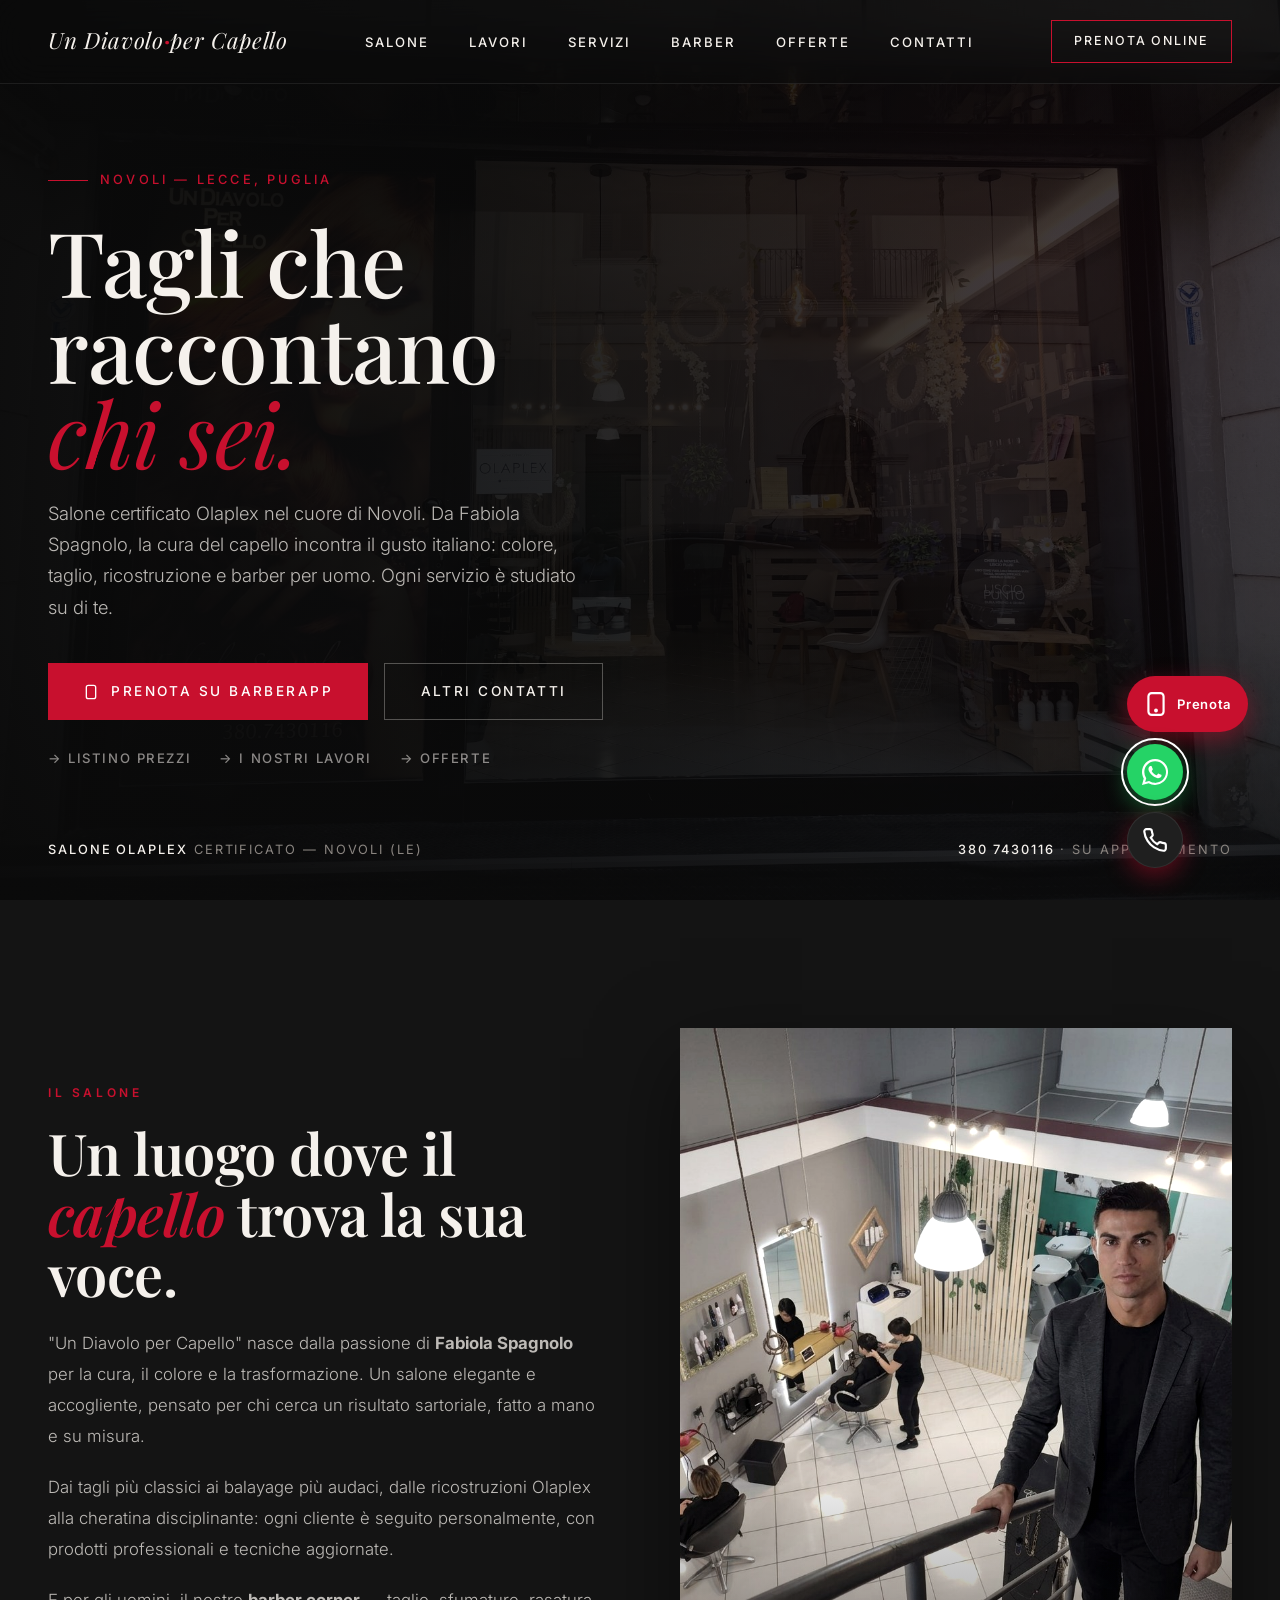
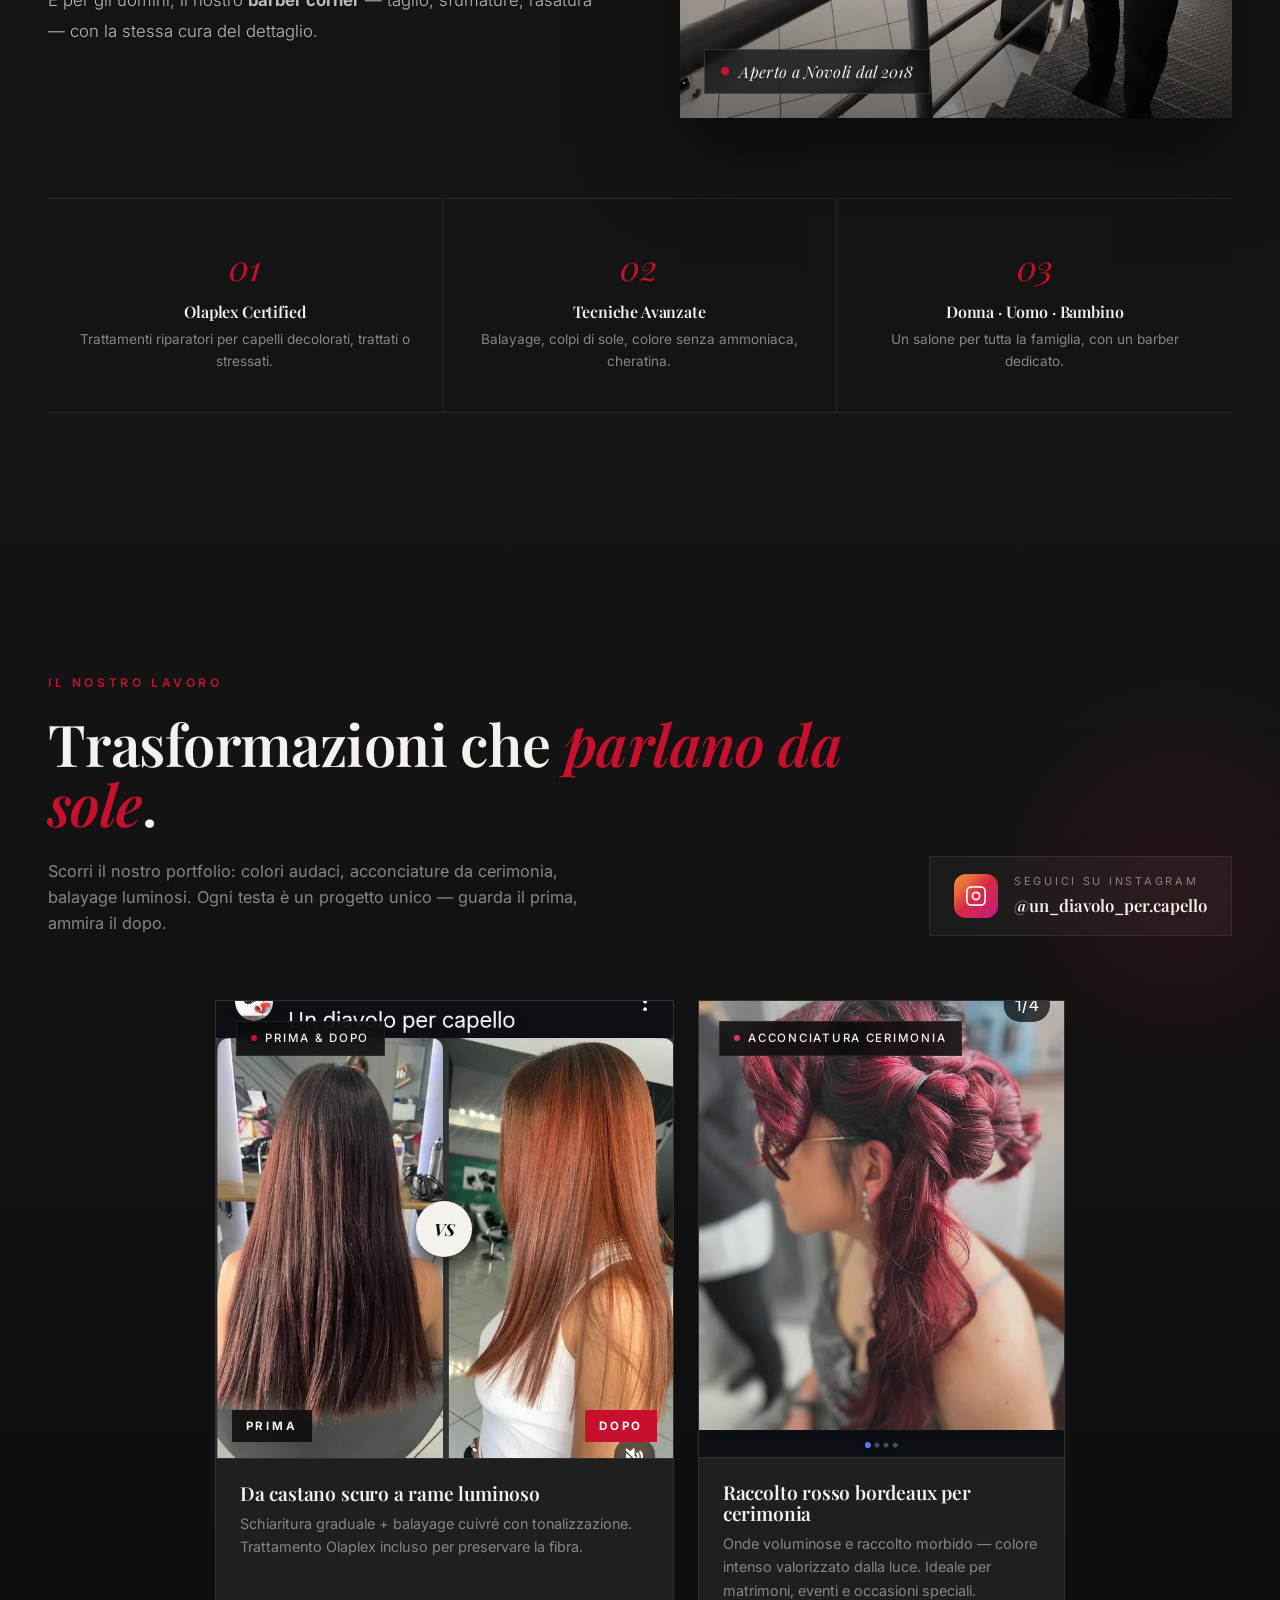
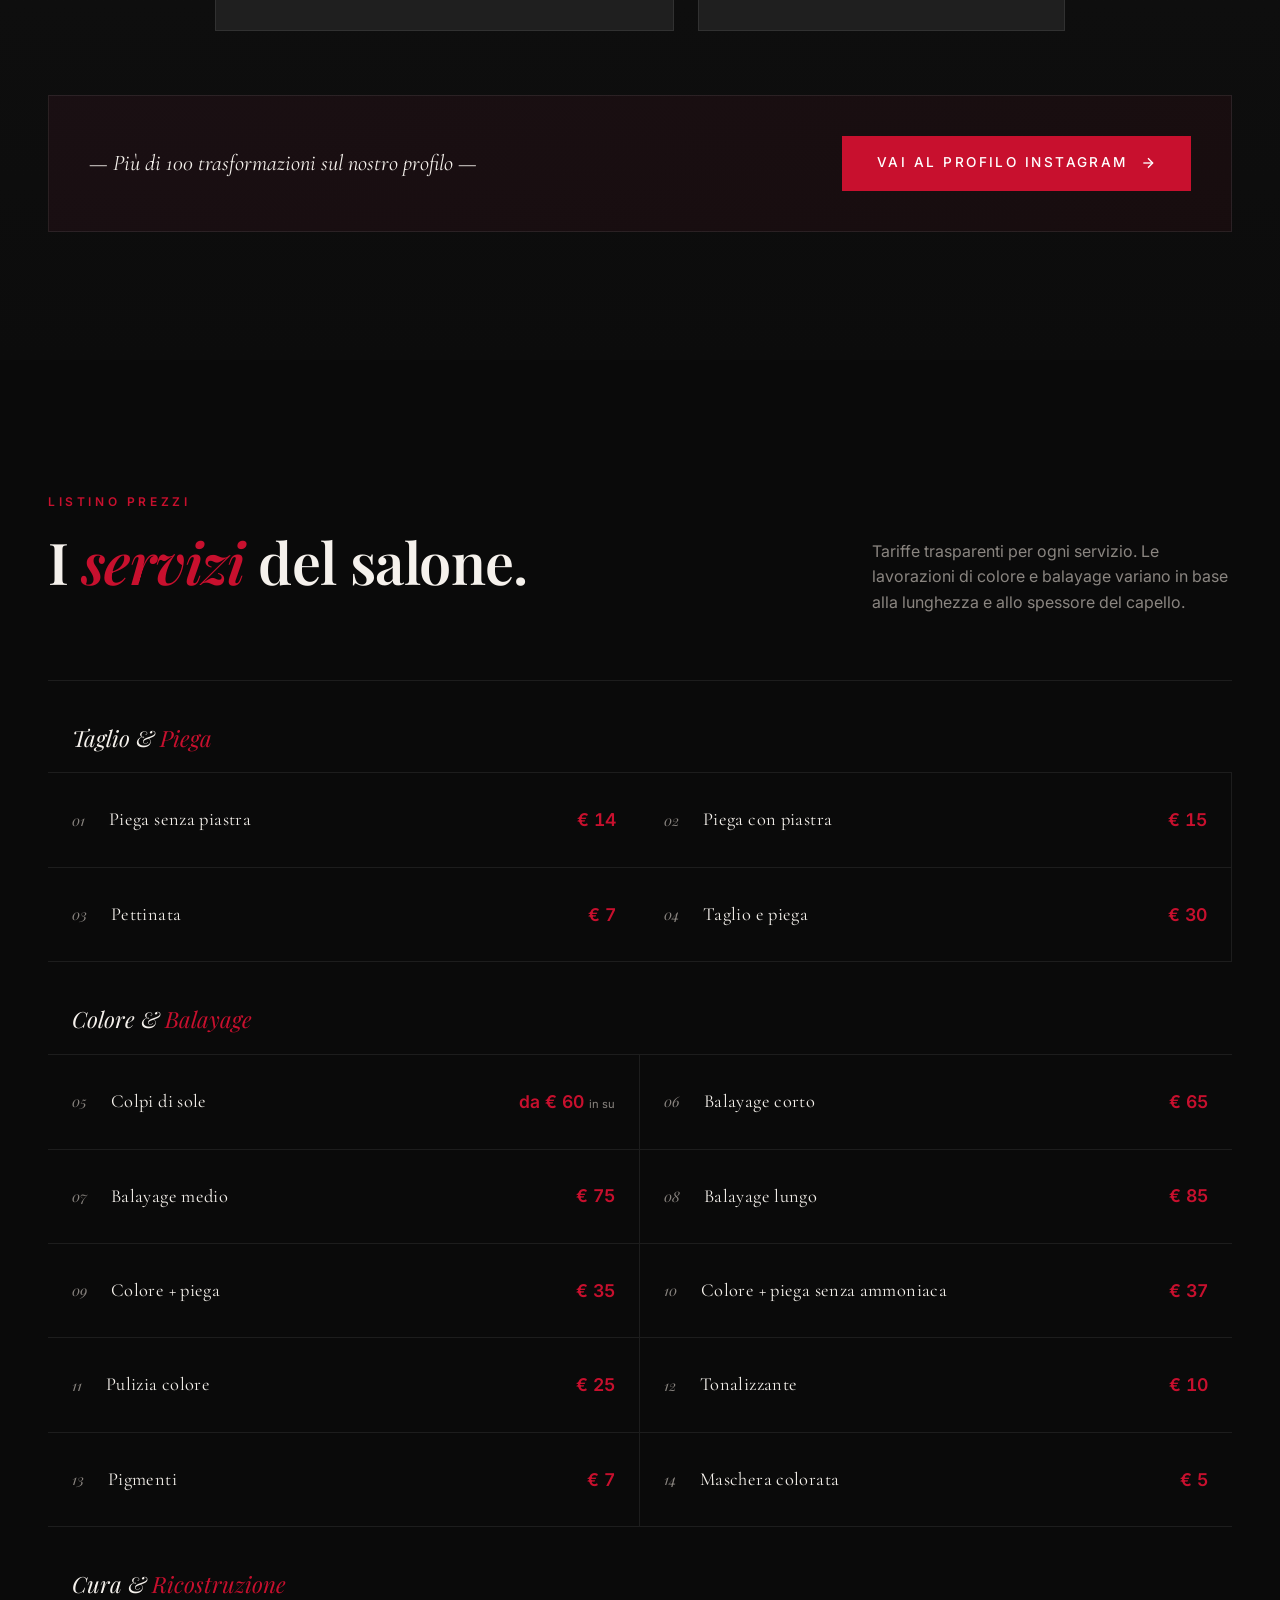
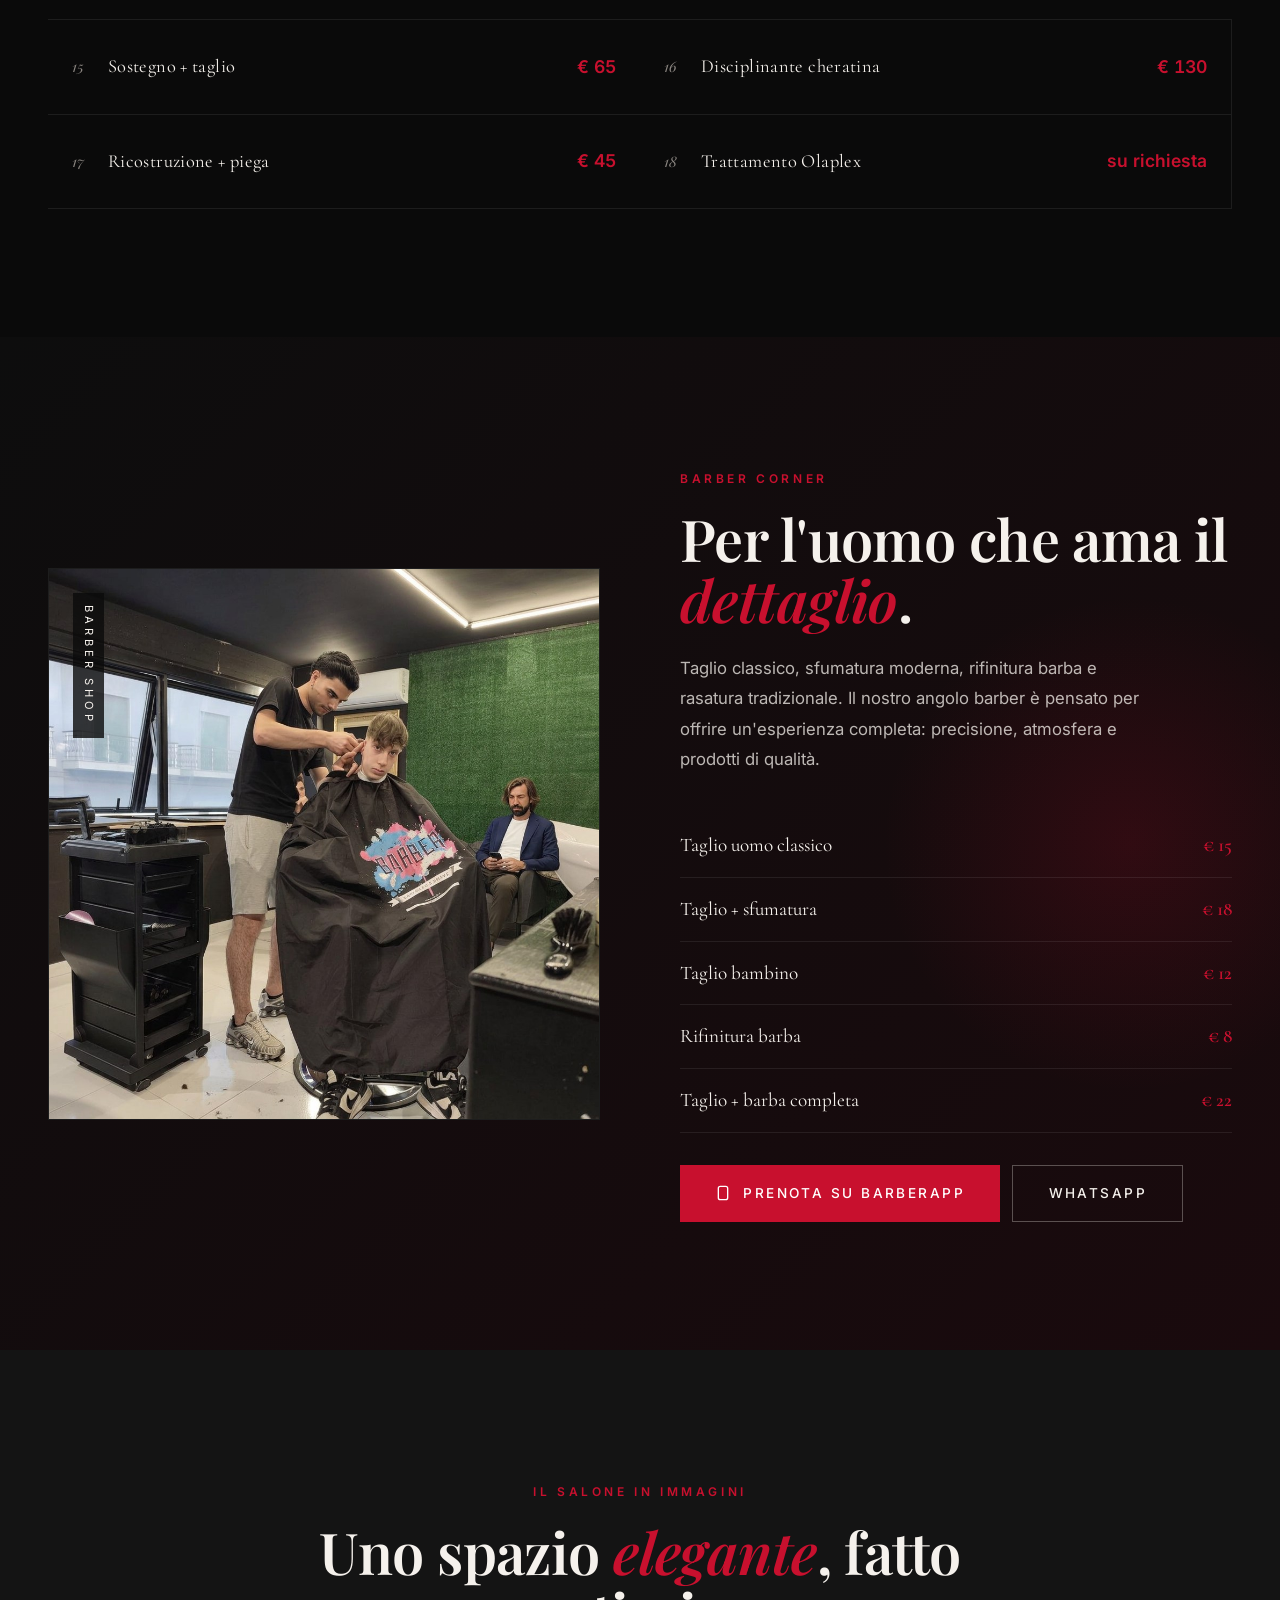
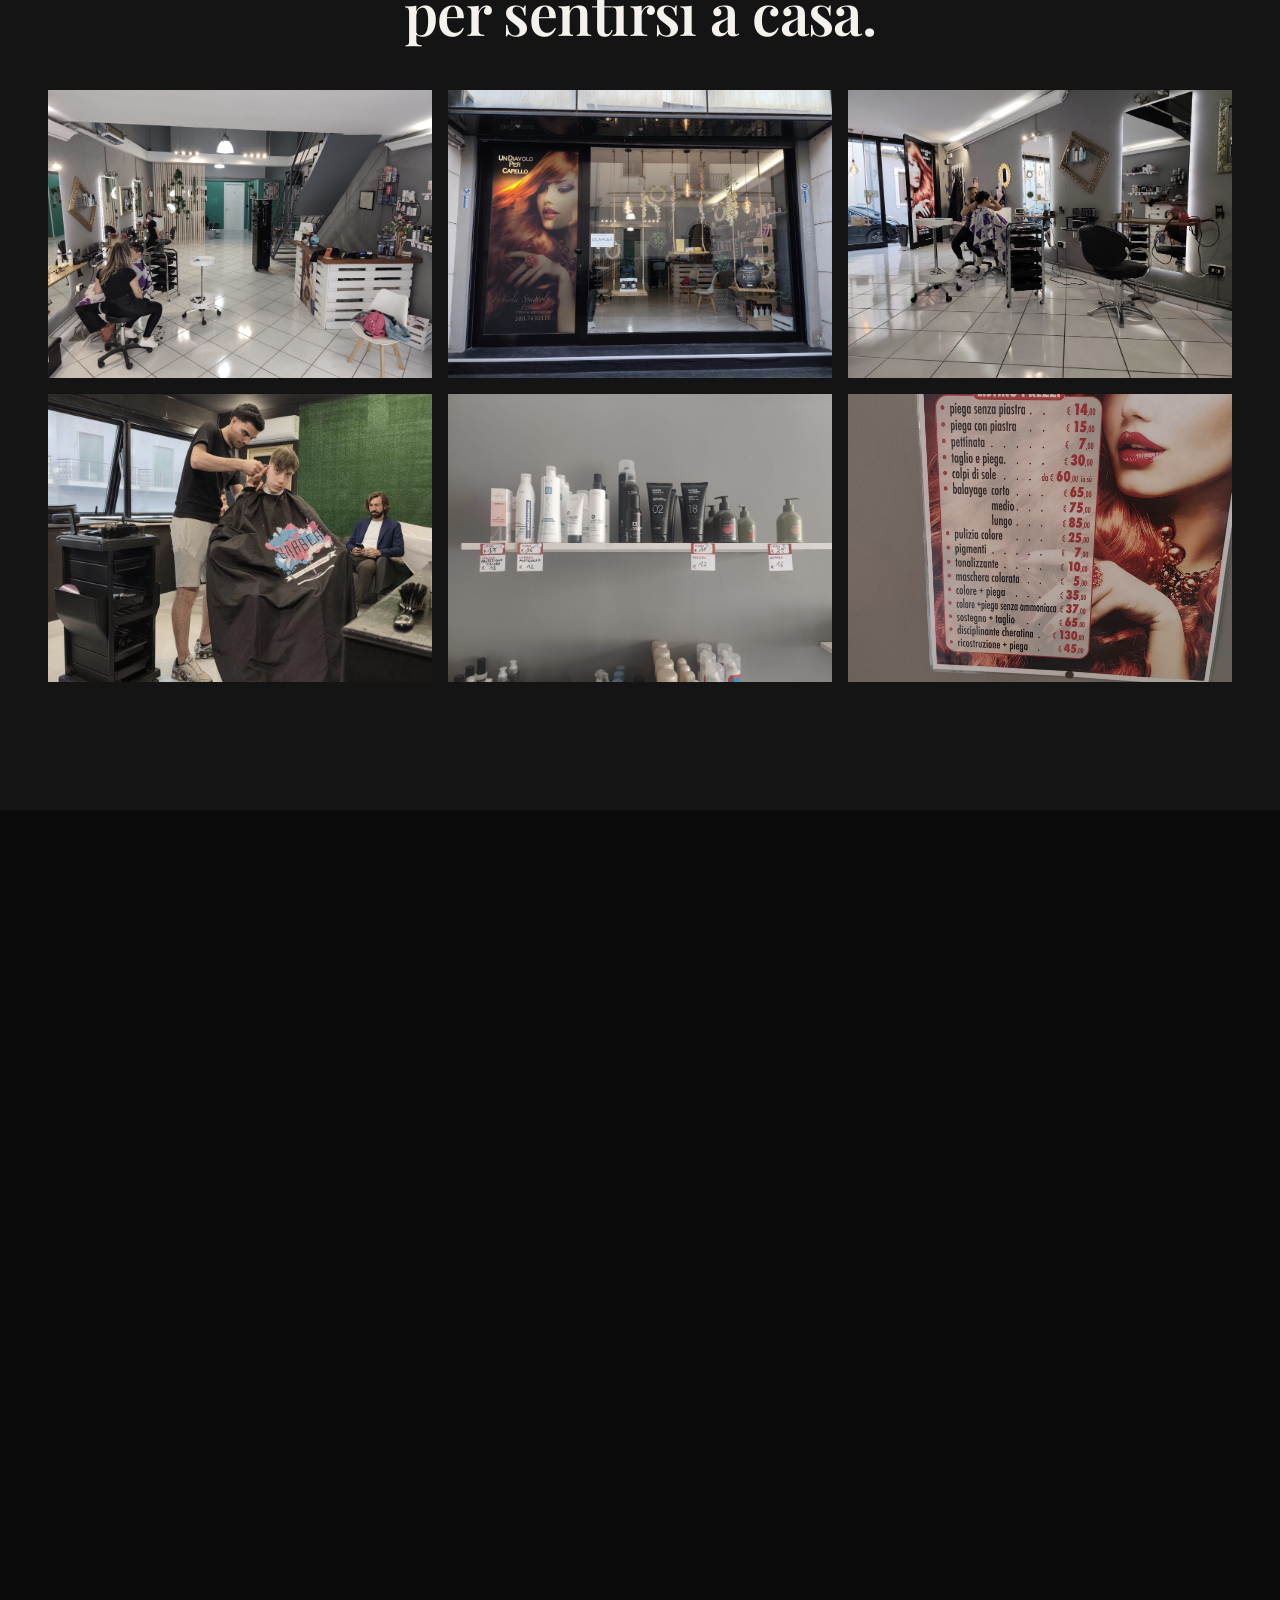
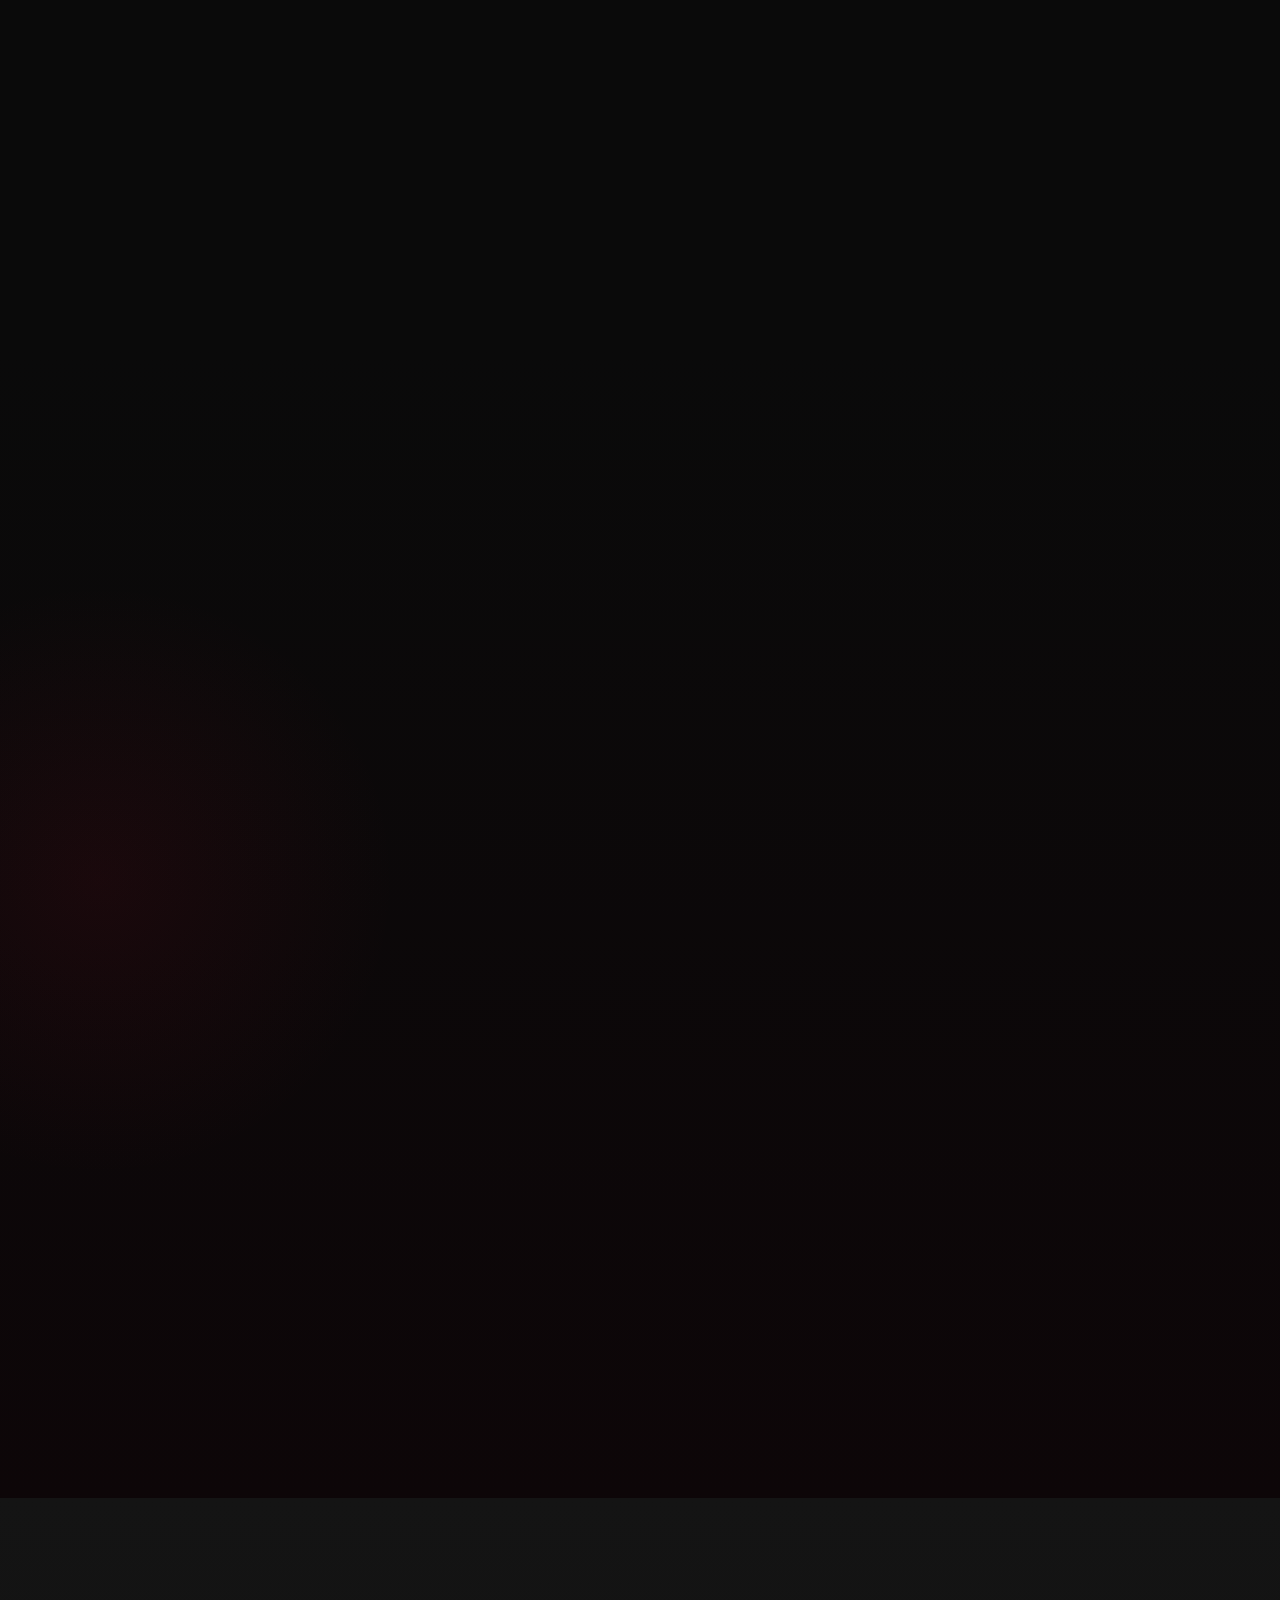
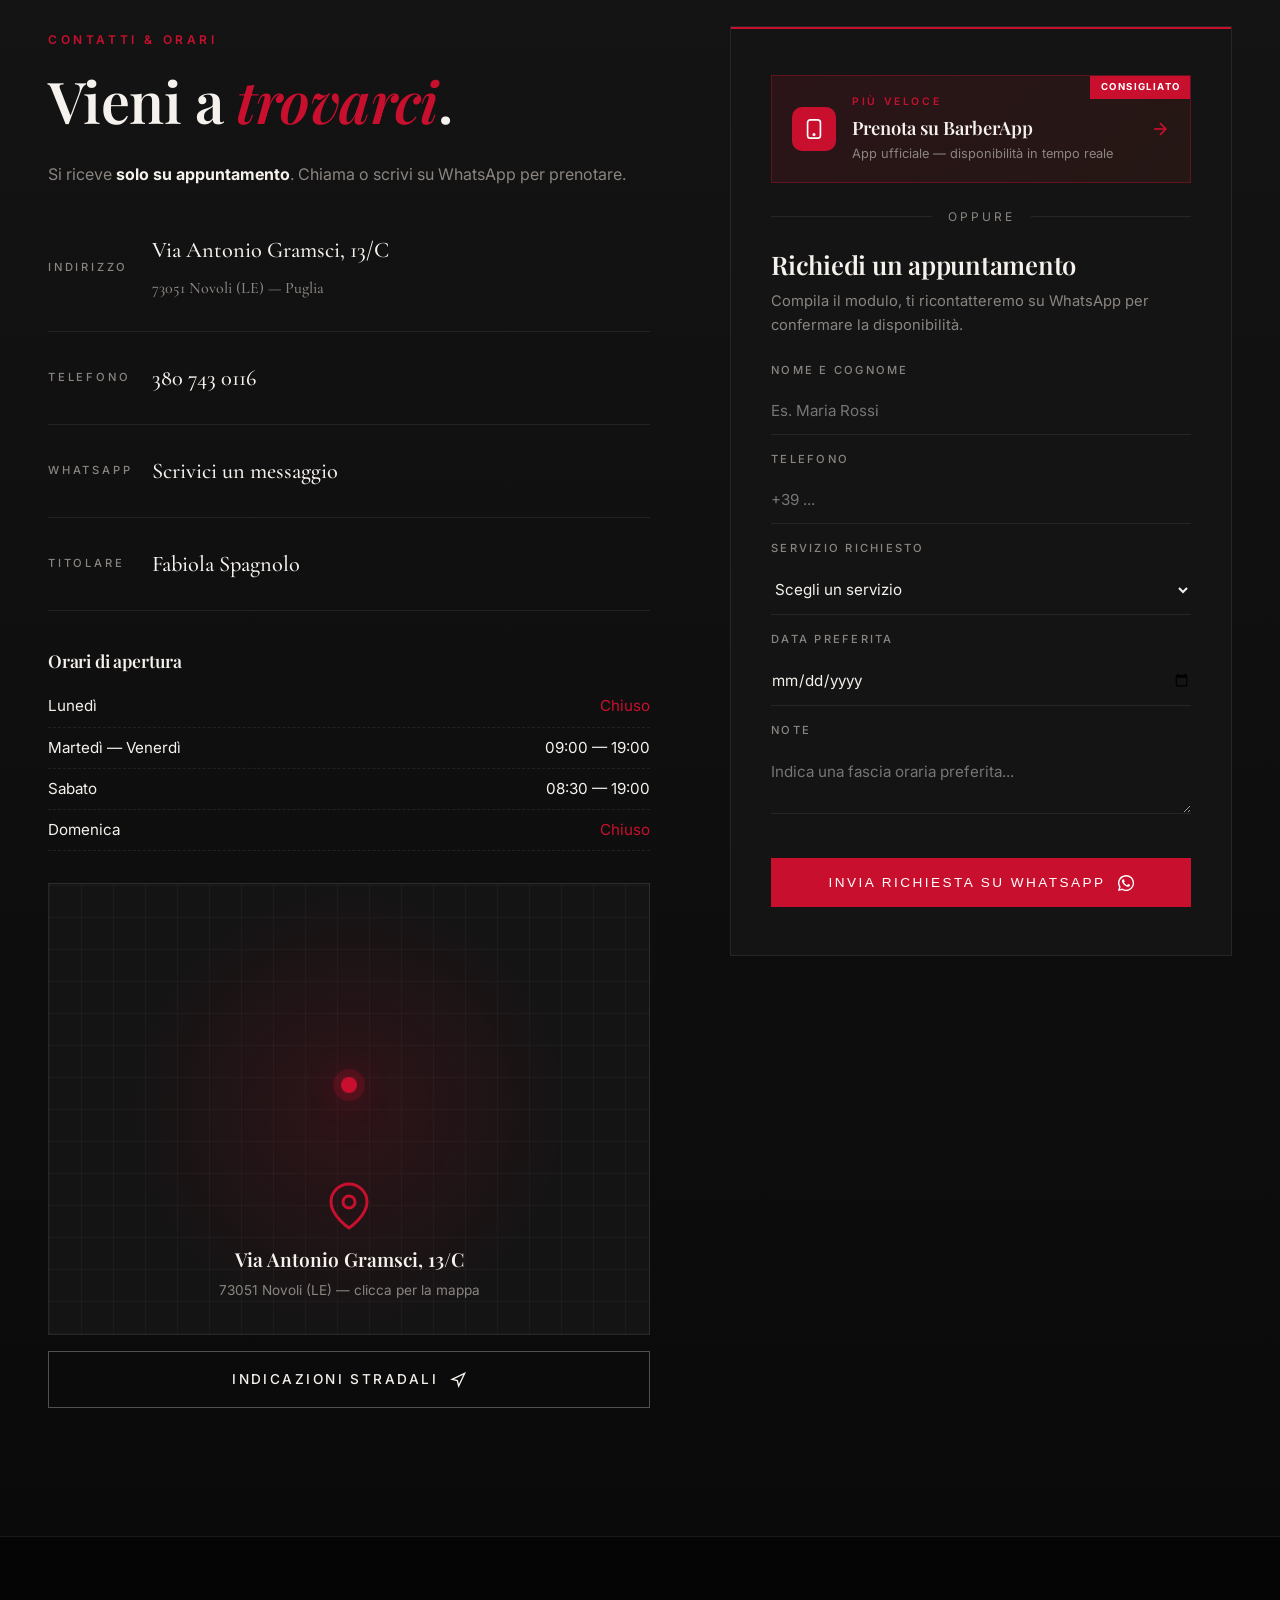
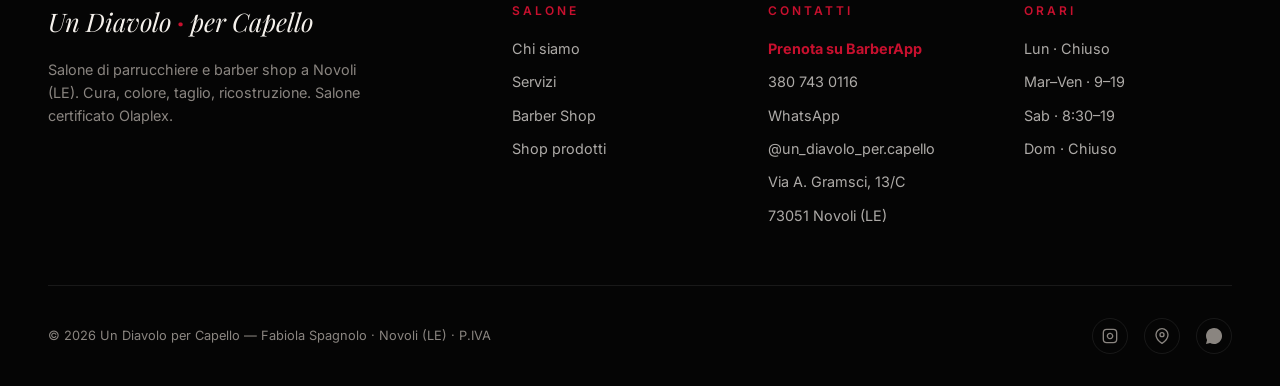
==== index.html @ d015fce0 "Gallery: clean 3x2 uniform grid, replace interior-2 with listino" ====
<!DOCTYPE html>
<html lang="it">
<head>
  <meta charset="UTF-8" />
  <meta name="viewport" content="width=device-width, initial-scale=1.0" />
  <title>Un Diavolo per Capello — Parrucchiere & Barber a Novoli | Fabiola Spagnolo</title>
  <meta name="description" content="Un Diavolo per Capello — Salone di parrucchiere e barber shop a Novoli (Lecce). Tagli, colore, balayage, ricostruzione, cheratina. Salone certificato Olaplex. Prenota: 380 7430116." />
  <meta name="keywords" content="parrucchiere Novoli, barber Novoli, salone Lecce, balayage Salento, Olaplex Puglia, Un Diavolo per Capello, Fabiola Spagnolo" />
  <meta property="og:title" content="Un Diavolo per Capello — Novoli" />
  <meta property="og:description" content="Salone di parrucchiere & barber shop a Novoli. Certificato Olaplex." />
  <meta property="og:type" content="website" />
  <link rel="preconnect" href="https://fonts.googleapis.com">
  <link rel="preconnect" href="https://fonts.gstatic.com" crossorigin>
  <link href="https://fonts.googleapis.com/css2?family=Cormorant+Garamond:wght@300;400;500;600;700&family=Inter:wght@300;400;500;600;700&family=Playfair+Display:ital,wght@0,400;0,600;0,700;1,400&display=swap" rel="stylesheet">
  <style>
    :root {
      --black: #0a0a0a;
      --ink: #141414;
      --char: #1f1f1f;
      --bone: #f5f1ec;
      --cream: #ebe4d8;
      --diavolo: #c8102e;
      --diavolo-deep: #8b0a1f;
      --ember: #e8421a;
      --gold: #c9a45c;
      --muted: #8a8580;
      --line: rgba(255,255,255,0.08);
    }

    * { margin: 0; padding: 0; box-sizing: border-box; }
    html { scroll-behavior: smooth; }
    body {
      font-family: 'Inter', sans-serif;
      background: var(--black);
      color: var(--bone);
      line-height: 1.6;
      overflow-x: hidden;
      -webkit-font-smoothing: antialiased;
    }
    a { color: inherit; text-decoration: none; }
    img { max-width: 100%; display: block; }
    h1, h2, h3, h4 { font-family: 'Playfair Display', serif; font-weight: 600; line-height: 1.1; letter-spacing: -0.01em; }
    .serif { font-family: 'Cormorant Garamond', serif; }

    /* === NAV === */
    nav.top {
      position: fixed; top: 0; left: 0; right: 0; z-index: 100;
      padding: 1.25rem 3rem;
      display: flex; justify-content: space-between; align-items: center;
      backdrop-filter: blur(20px); -webkit-backdrop-filter: blur(20px);
      background: rgba(10,10,10,0.6);
      border-bottom: 1px solid var(--line);
      transition: all .4s ease;
    }
    nav.top.scrolled { padding: .85rem 3rem; background: rgba(10,10,10,0.92); }
    nav.top .brand {
      font-family: 'Playfair Display', serif;
      font-style: italic;
      font-size: 1.4rem;
      letter-spacing: .03em;
    }
    nav.top .brand span { color: var(--diavolo); font-style: normal; font-weight: 700; }
    nav.top ul { display: flex; gap: 2.5rem; list-style: none; }
    nav.top ul a {
      font-size: .82rem; text-transform: uppercase; letter-spacing: .15em;
      font-weight: 500; color: var(--bone); transition: color .25s;
      position: relative;
    }
    nav.top ul a::after {
      content: ''; position: absolute; left: 0; bottom: -6px;
      width: 0; height: 1px; background: var(--diavolo); transition: width .3s;
    }
    nav.top ul a:hover { color: var(--diavolo); }
    nav.top ul a:hover::after { width: 100%; }
    nav.top .cta-nav {
      padding: .65rem 1.4rem; border: 1px solid var(--diavolo); color: var(--bone);
      font-size: .78rem; text-transform: uppercase; letter-spacing: .15em;
      transition: all .3s; font-weight: 500;
    }
    nav.top .cta-nav:hover { background: var(--diavolo); }
    .menu-toggle { display: none; background: none; border: none; color: var(--bone); cursor: pointer; }
    .menu-toggle svg { width: 28px; height: 28px; }

    /* === HERO === */
    .hero {
      min-height: 100vh; position: relative; overflow: hidden;
      display: flex; align-items: center;
      background:
        radial-gradient(circle at 80% 30%, rgba(200,16,46,0.18), transparent 50%),
        linear-gradient(180deg, #050505 0%, #0a0a0a 100%);
    }
    .hero::before {
      content: ''; position: absolute; inset: 0;
      background-image: url("images/storefront.jpg");
      background-size: cover; background-position: center;
      opacity: .55;
      filter: contrast(1.05) saturate(0.85) brightness(0.7);
    }
    .hero::after {
      content: ''; position: absolute; inset: 0;
      background:
        linear-gradient(90deg, rgba(10,10,10,0.95) 0%, rgba(10,10,10,0.7) 45%, rgba(10,10,10,0.35) 100%),
        linear-gradient(180deg, rgba(10,10,10,0.4) 0%, transparent 30%, transparent 70%, rgba(10,10,10,0.6) 100%);
    }
    .hero-inner {
      position: relative; z-index: 2;
      width: 100%; max-width: 1400px; margin: 0 auto;
      padding: 8rem 3rem 6rem; display: grid;
      grid-template-columns: 1.2fr 1fr; gap: 4rem; align-items: center;
    }
    .hero-tag {
      display: inline-flex; align-items: center; gap: .75rem;
      font-size: .8rem; text-transform: uppercase; letter-spacing: .25em;
      color: var(--diavolo); font-weight: 500; margin-bottom: 1.75rem;
    }
    .hero-tag::before {
      content: ''; width: 40px; height: 1px; background: var(--diavolo);
    }
    .hero h1 {
      font-size: clamp(3rem, 7vw, 6.5rem);
      line-height: .95; margin-bottom: 1.5rem;
      font-weight: 500;
    }
    .hero h1 em {
      color: var(--diavolo); font-family: 'Playfair Display'; font-style: italic;
      display: block; font-weight: 400;
    }
    .hero p.lead {
      font-size: 1.15rem; color: rgba(245,241,236,0.75);
      max-width: 540px; margin-bottom: 2.5rem;
      font-weight: 300; line-height: 1.7;
    }
    .hero-actions { display: flex; gap: 1rem; flex-wrap: wrap; }
    .hero-quick {
      display: flex; gap: 1.75rem; margin-top: 1.75rem; flex-wrap: wrap;
    }
    .quick-link {
      font-size: .82rem; letter-spacing: .12em; text-transform: uppercase;
      color: rgba(245,241,236,0.55); transition: color .25s; font-weight: 500;
    }
    .quick-link:hover { color: var(--diavolo); }
    .btn {
      padding: 1.05rem 2.2rem; font-size: .85rem; font-weight: 500;
      text-transform: uppercase; letter-spacing: .18em;
      transition: all .3s ease; cursor: pointer; border: none;
      display: inline-flex; align-items: center; gap: .75rem;
    }
    .btn-primary { background: var(--diavolo); color: #fff; }
    .btn-primary:hover { background: var(--diavolo-deep); transform: translateY(-2px); box-shadow: 0 12px 30px rgba(200,16,46,0.35); }
    .btn-ghost { background: transparent; color: var(--bone); border: 1px solid rgba(245,241,236,0.3); }
    .btn-ghost:hover { border-color: var(--bone); background: rgba(255,255,255,0.05); }
    .btn svg { width: 16px; height: 16px; }

    .hero-meta {
      position: absolute; bottom: 2.5rem; left: 3rem; right: 3rem;
      display: flex; justify-content: space-between; align-items: end;
      z-index: 3; font-size: .8rem; letter-spacing: .15em;
      text-transform: uppercase; color: var(--muted);
    }
    .hero-meta strong { color: var(--bone); font-weight: 500; }
    .scroll-indicator {
      position: absolute; bottom: 2rem; left: 50%; transform: translateX(-50%);
      writing-mode: vertical-rl; font-size: .7rem; letter-spacing: .3em;
      text-transform: uppercase; color: var(--muted);
      animation: bounce 2.5s infinite;
    }
    @keyframes bounce { 0%,100% { transform: translate(-50%, 0); } 50% { transform: translate(-50%, 8px); } }

    /* === SECTIONS === */
    section { padding: 8rem 3rem; position: relative; }
    .container { max-width: 1300px; margin: 0 auto; }
    .eyebrow {
      display: inline-block; font-size: .75rem; text-transform: uppercase;
      letter-spacing: .3em; color: var(--diavolo); font-weight: 600; margin-bottom: 1.25rem;
    }
    .section-title {
      font-size: clamp(2.2rem, 4.5vw, 4rem); line-height: 1.05;
      margin-bottom: 1.5rem; max-width: 800px;
    }
    .section-title em { color: var(--diavolo); font-style: italic; }

    /* === STORY === */
    .story { background: var(--ink); }
    .story-grid {
      display: grid; grid-template-columns: 1fr 1fr; gap: 5rem;
      align-items: center;
    }
    .story-text p {
      font-size: 1.05rem; color: rgba(245,241,236,0.75); margin-bottom: 1.25rem;
      font-weight: 300; line-height: 1.85;
    }
    .story-image {
      position: relative; aspect-ratio: 4/5; overflow: hidden;
      box-shadow: 0 30px 80px rgba(0,0,0,0.5);
    }
    .story-image img {
      width: 100%; height: 100%; object-fit: cover;
      filter: grayscale(15%) contrast(1.05) brightness(1.02);
      transition: transform 1s ease, filter .6s;
    }
    .story-image:hover img { transform: scale(1.04); filter: grayscale(0%) contrast(1.05) brightness(1.02); }
    .story-image::before {
      content: ''; position: absolute; inset: 0; z-index: 2;
      background: linear-gradient(180deg, transparent 60%, rgba(10,10,10,0.5));
      pointer-events: none;
    }
    .story-image .badge {
      position: absolute; bottom: 1.5rem; left: 1.5rem; z-index: 3;
      display: flex; align-items: center; gap: .65rem;
      padding: .55rem 1rem; background: rgba(10,10,10,0.7);
      backdrop-filter: blur(12px); border: 1px solid rgba(245,241,236,0.15);
    }
    .story-image .badge .dot { width: 8px; height: 8px; border-radius: 50%; background: var(--diavolo); }
    .story-image .badge .txt {
      font-family: 'Playfair Display'; font-style: italic; font-size: 1rem;
      color: var(--bone); letter-spacing: .02em;
    }
    .pillars {
      display: grid; grid-template-columns: repeat(3, 1fr); gap: 0;
      margin-top: 5rem; border-top: 1px solid var(--line); border-bottom: 1px solid var(--line);
    }
    .pillar {
      padding: 2.5rem 1.5rem; text-align: center;
      border-right: 1px solid var(--line);
    }
    .pillar:last-child { border-right: none; }
    .pillar .num {
      font-family: 'Playfair Display'; font-size: 2.2rem; color: var(--diavolo);
      font-style: italic; margin-bottom: .5rem;
    }
    .pillar h4 { font-size: 1rem; margin-bottom: .5rem; }
    .pillar p { font-size: .85rem; color: var(--muted); }

    /* === SERVICES === */
    .services { background: var(--black); }
    .services-header {
      display: flex; justify-content: space-between; align-items: end;
      margin-bottom: 4rem; flex-wrap: wrap; gap: 2rem;
    }
    .services-grid {
      display: grid; grid-template-columns: repeat(2, 1fr); gap: 0;
      border-top: 1px solid var(--line);
    }
    .service-row {
      display: grid; grid-template-columns: auto 1fr auto; gap: 1.5rem;
      padding: 2rem 1.5rem; border-bottom: 1px solid var(--line);
      align-items: center; transition: all .3s; cursor: pointer;
      position: relative; overflow: hidden;
    }
    .service-row:nth-child(odd) { border-right: 1px solid var(--line); }
    .service-row::before {
      content: ''; position: absolute; left: 0; top: 0; bottom: 0; width: 0;
      background: var(--diavolo); transition: width .3s ease;
    }
    .service-row:hover::before { width: 3px; }
    .service-row:hover { background: rgba(200,16,46,0.04); }
    .service-row .num {
      font-family: 'Playfair Display'; font-style: italic;
      color: var(--muted); font-size: .9rem;
    }
    .service-row .name {
      font-size: 1.15rem; font-weight: 400; font-family: 'Cormorant Garamond';
      letter-spacing: .02em;
    }
    .service-row .price {
      font-size: 1.1rem; color: var(--diavolo); font-weight: 600;
      font-variant-numeric: tabular-nums;
    }
    .service-row .price small { color: var(--muted); font-size: .7rem; font-weight: 400; }

    .service-cat-title {
      grid-column: 1 / -1; padding: 2.5rem 1.5rem 1rem;
      font-family: 'Playfair Display'; font-size: 1.4rem;
      color: var(--bone); border-bottom: 1px solid var(--line);
      font-style: italic;
    }
    .service-cat-title em { color: var(--diavolo); }

    /* === BARBER === */
    .barber {
      background: linear-gradient(135deg, #0d0d0d 0%, #1a0a0d 100%);
      position: relative; overflow: hidden;
    }
    .barber::before {
      content: ''; position: absolute; right: -100px; top: 50%;
      width: 500px; height: 500px;
      background: radial-gradient(circle, rgba(200,16,46,0.15), transparent 70%);
      transform: translateY(-50%); pointer-events: none;
    }
    .barber-grid {
      display: grid; grid-template-columns: 1fr 1fr; gap: 5rem;
      align-items: center;
    }
    .barber-image {
      aspect-ratio: 1/1; overflow: hidden; position: relative;
      border: 1px solid var(--line);
      background: #0a0a0a;
    }
    .barber-image img {
      width: 100%; height: 100%; object-fit: cover; object-position: center;
      transition: transform .8s;
    }
    .barber-image:hover img { transform: scale(1.05); }
    .barber-image .label {
      position: absolute; top: 1.5rem; left: 1.5rem;
      writing-mode: vertical-rl; font-size: .7rem;
      letter-spacing: .35em; text-transform: uppercase;
      color: var(--bone); padding: .8rem .4rem;
      background: rgba(10,10,10,0.8);
    }
    .barber-list {
      list-style: none; margin-top: 2.5rem;
    }
    .barber-list li {
      padding: 1rem 0; border-bottom: 1px solid var(--line);
      display: flex; justify-content: space-between; align-items: center;
      font-family: 'Cormorant Garamond'; font-size: 1.2rem;
    }
    .barber-list li span:last-child { color: var(--diavolo); font-weight: 600; }

    /* === GALLERY === */
    .gallery { background: var(--ink); }
    .gallery-grid {
      display: grid; grid-template-columns: repeat(3, 1fr);
      gap: 1rem; margin-top: 3rem;
    }
    .gallery-item {
      overflow: hidden; position: relative; cursor: pointer;
      background: var(--char); aspect-ratio: 4/3;
    }
    .gallery-item img {
      width: 100%; height: 100%; object-fit: cover;
      transition: transform .8s ease, filter .4s;
      filter: grayscale(15%);
    }
    .gallery-item:hover img { transform: scale(1.08); filter: grayscale(0%); }
    .gallery-item::after {
      content: ''; position: absolute; inset: 0;
      background: linear-gradient(180deg, transparent 50%, rgba(10,10,10,0.6));
      opacity: 0; transition: opacity .3s;
    }
    .gallery-item:hover::after { opacity: 1; }

    /* === PRODUCTS === */
    .products { background: var(--black); position: relative; }
    .products-header {
      text-align: center; margin-bottom: 5rem;
    }
    .products-header .eyebrow { display: block; }
    .products-grid {
      display: grid; grid-template-columns: repeat(4, 1fr); gap: 2rem;
    }
    .product-card {
      background: var(--ink); padding: 2.5rem 1.5rem 2rem;
      border: 1px solid var(--line); transition: all .4s;
      text-align: center; position: relative; overflow: hidden;
    }
    .product-card::before {
      content: ''; position: absolute; top: 0; left: -100%; right: -100%;
      height: 2px; background: linear-gradient(90deg, transparent, var(--diavolo), transparent);
      transition: left .6s;
    }
    .product-card:hover { border-color: rgba(200,16,46,0.4); transform: translateY(-4px); }
    .product-card:hover::before { left: 0; }
    .product-card .icon {
      width: 60px; height: 60px; margin: 0 auto 1.25rem;
      display: flex; align-items: center; justify-content: center;
      background: rgba(200,16,46,0.1); border-radius: 50%;
      color: var(--diavolo);
    }
    .product-card .icon svg { width: 28px; height: 28px; }
    .product-card h4 { font-size: 1.15rem; margin-bottom: .5rem; }
    .product-card p { font-size: .88rem; color: var(--muted); }
    .product-card .brand {
      display: inline-block; margin-top: 1rem; font-size: .7rem;
      letter-spacing: .25em; text-transform: uppercase; color: var(--gold);
    }

    .partners {
      margin-top: 5rem; padding: 3rem 0;
      border-top: 1px solid var(--line); border-bottom: 1px solid var(--line);
      display: flex; justify-content: center; align-items: center;
      gap: 4rem; flex-wrap: wrap;
    }
    .partners .label {
      font-size: .75rem; letter-spacing: .3em; text-transform: uppercase;
      color: var(--muted); margin-right: 1rem;
    }
    .partners .partner-name {
      font-family: 'Playfair Display'; font-size: 1.4rem;
      letter-spacing: .15em; color: var(--bone); font-weight: 600;
    }
    .partners .partner-name.olaplex { color: var(--bone); font-style: italic; }

    /* === WORKS === */
    .works {
      background: linear-gradient(180deg, var(--ink) 0%, #0c0c0c 100%);
      position: relative; overflow: hidden;
    }
    .works::before {
      content: ''; position: absolute; right: -150px; top: 100px;
      width: 500px; height: 500px;
      background: radial-gradient(circle, rgba(200,16,46,0.1), transparent 65%);
      pointer-events: none;
    }
    .works-header {
      display: flex; justify-content: space-between; align-items: end;
      gap: 2rem; margin-bottom: 4rem; flex-wrap: wrap;
    }
    .ig-link {
      display: flex; align-items: center; gap: 1rem;
      padding: 1rem 1.5rem; background: rgba(255,255,255,0.04);
      border: 1px solid var(--line); transition: all .3s;
      min-width: 280px;
    }
    .ig-link:hover {
      background: linear-gradient(135deg, rgba(225,48,108,0.1), rgba(200,16,46,0.1));
      border-color: rgba(225,48,108,0.4);
      transform: translateY(-2px);
    }
    .ig-icon {
      width: 44px; height: 44px; flex-shrink: 0;
      display: flex; align-items: center; justify-content: center;
      background: linear-gradient(135deg, #f09433 0%, #e6683c 25%, #dc2743 50%, #cc2366 75%, #bc1888 100%);
      border-radius: 12px; color: #fff;
    }
    .ig-icon svg { width: 22px; height: 22px; }
    .ig-text { display: flex; flex-direction: column; gap: 2px; }
    .ig-text small {
      font-size: .68rem; letter-spacing: .25em; text-transform: uppercase;
      color: var(--muted);
    }
    .ig-text strong {
      font-family: 'Playfair Display'; font-weight: 600; font-size: 1.05rem;
      color: var(--bone);
    }

    .works-grid {
      display: grid; grid-template-columns: 1.25fr 1fr; gap: 1.5rem;
      max-width: 850px; margin: 0 auto;
    }
    .work-feature {
      background: var(--char); border: 1px solid var(--line);
      overflow: hidden; position: relative;
      display: flex; flex-direction: column;
    }
    .work-tag {
      position: absolute; top: 1.25rem; left: 1.25rem; z-index: 3;
      display: inline-flex; align-items: center; gap: .5rem;
      padding: .45rem .9rem; background: rgba(10,10,10,0.85);
      backdrop-filter: blur(10px); border: 1px solid var(--line);
      font-size: .72rem; letter-spacing: .15em; text-transform: uppercase;
      color: var(--bone); font-weight: 500;
    }
    .work-tag .dot {
      width: 6px; height: 6px; border-radius: 50%;
      background: var(--diavolo);
      animation: blink 1.8s ease-in-out infinite;
    }
    .work-tag.pink .dot { background: #e1306c; }
    @keyframes blink { 0%, 100% { opacity: 1; } 50% { opacity: 0.3; } }

    .ba-single {
      position: relative; aspect-ratio: 1/1; overflow: hidden;
      background: #0a0a0a;
    }
    .ba-single img {
      width: 100%; height: 100%; object-fit: cover; object-position: center 30%;
      transition: transform .8s;
    }
    .work-feature:hover .ba-single img { transform: scale(1.04); }
    .ba-label {
      position: absolute; bottom: 1rem; z-index: 2;
      padding: .4rem .85rem; backdrop-filter: blur(10px);
      font-size: .72rem; letter-spacing: .25em; font-weight: 700;
    }
    .ba-left {
      left: 1rem; background: rgba(10,10,10,0.85); color: var(--bone);
    }
    .ba-right {
      right: 1rem; background: var(--diavolo); color: #fff;
    }
    .ba-divider {
      position: absolute; top: 50%; left: 50%; transform: translate(-50%, -50%);
      width: 56px; height: 56px; border-radius: 50%;
      background: var(--bone); color: var(--black);
      display: flex; align-items: center; justify-content: center;
      font-family: 'Playfair Display'; font-style: italic; font-weight: 700;
      font-size: 1.05rem; z-index: 3;
      box-shadow: 0 8px 24px rgba(0,0,0,0.6);
    }

    .work-tall .work-image {
      aspect-ratio: 4/5; overflow: hidden; flex-grow: 1;
      background: #0a0a0a;
    }
    .work-tall .work-image img {
      width: 100%; height: 100%; object-fit: cover; object-position: center 25%;
      transition: transform .8s;
    }
    .work-feature:hover .work-image img { transform: scale(1.05); }

    .work-caption {
      padding: 1.5rem 1.5rem 1.75rem;
      border-top: 1px solid var(--line);
    }
    .work-caption h4 {
      font-size: 1.2rem; margin-bottom: .5rem;
      font-family: 'Playfair Display'; font-weight: 600;
    }
    .work-caption p {
      font-size: .9rem; color: var(--muted); line-height: 1.6;
    }

    .ig-cta {
      margin-top: 4rem; padding: 2.5rem;
      background: linear-gradient(135deg, rgba(225,48,108,0.06) 0%, rgba(200,16,46,0.06) 100%);
      border: 1px solid var(--line); border-radius: 0;
      display: flex; justify-content: space-between; align-items: center;
      gap: 2rem; flex-wrap: wrap; text-align: center;
    }
    .ig-cta .serif { color: var(--bone); }

    /* === MAP === */
    .map-wrap {
      margin-top: 1.5rem; aspect-ratio: 4/3;
      border: 1px solid var(--line); overflow: hidden;
      transition: all .4s; position: relative;
      background:
        radial-gradient(circle at 50% 50%, rgba(200,16,46,0.15), transparent 60%),
        repeating-linear-gradient(0deg, rgba(255,255,255,0.03) 0px, rgba(255,255,255,0.03) 1px, transparent 1px, transparent 32px),
        repeating-linear-gradient(90deg, rgba(255,255,255,0.03) 0px, rgba(255,255,255,0.03) 1px, transparent 1px, transparent 32px),
        var(--ink);
    }
    .map-wrap::after {
      content: ''; position: absolute; top: 50%; left: 50%;
      width: 16px; height: 16px; border-radius: 50%;
      background: var(--diavolo); transform: translate(-50%, calc(-50% - 24px));
      box-shadow: 0 0 0 8px rgba(200,16,46,0.2), 0 0 30px rgba(200,16,46,0.6);
      animation: pin-pulse 2s ease-in-out infinite;
      pointer-events: none;
    }
    @keyframes pin-pulse {
      0%, 100% { box-shadow: 0 0 0 8px rgba(200,16,46,0.2), 0 0 30px rgba(200,16,46,0.6); }
      50% { box-shadow: 0 0 0 14px rgba(200,16,46,0.05), 0 0 40px rgba(200,16,46,0.8); }
    }
    .map-placeholder {
      width: 100%; height: 100%;
      display: flex; flex-direction: column; align-items: center; justify-content: flex-end;
      gap: .35rem; color: var(--bone); text-align: center;
      padding: 2rem 1.5rem; transition: all .3s;
      position: relative;
    }
    .map-placeholder:hover { background: rgba(200,16,46,0.06); }
    .map-placeholder svg { color: var(--diavolo); margin-bottom: .5rem; }
    .map-placeholder strong {
      font-family: 'Playfair Display'; font-size: 1.2rem;
      font-weight: 600; color: var(--bone);
    }
    .map-placeholder span {
      font-size: .85rem; color: var(--muted);
    }

    /* === PROMO === */
    .promo {
      background: linear-gradient(180deg, var(--black) 0%, #0d0608 100%);
      position: relative; overflow: hidden;
    }
    .promo::before {
      content: ''; position: absolute; left: -200px; top: 20%;
      width: 600px; height: 600px;
      background: radial-gradient(circle, rgba(200,16,46,0.08), transparent 70%);
      pointer-events: none;
    }
    .promo-header {
      display: flex; justify-content: space-between; align-items: flex-end;
      margin-bottom: 4rem; flex-wrap: wrap; gap: 2rem;
    }
    .promo-badge {
      display: flex; flex-direction: column; align-items: center;
      padding: 1.5rem 2rem; border: 1px solid var(--diavolo);
      background: rgba(200,16,46,0.06); position: relative;
      min-width: 180px;
    }
    .promo-badge::before, .promo-badge::after {
      content: ''; position: absolute; width: 12px; height: 12px;
      border: 1px solid var(--diavolo); background: var(--black);
    }
    .promo-badge::before { top: -6px; left: -6px; border-right: none; border-bottom: none; }
    .promo-badge::after { bottom: -6px; right: -6px; border-left: none; border-top: none; }
    .promo-badge strong {
      font-family: 'Playfair Display'; font-size: 3rem; color: var(--diavolo);
      line-height: 1; margin: .25rem 0; font-weight: 700;
    }
    .promo-grid {
      display: grid; grid-template-columns: repeat(4, 1fr); gap: 1.5rem;
    }
    .promo-card {
      background: var(--ink); border: 1px solid var(--line);
      position: relative; transition: all .4s ease;
      overflow: hidden;
    }
    .promo-card:hover {
      border-color: rgba(200,16,46,0.5);
      transform: translateY(-4px);
      box-shadow: 0 20px 50px rgba(0,0,0,0.4), 0 0 0 1px rgba(200,16,46,0.2);
    }
    .promo-tag {
      position: absolute; top: 1rem; right: 1rem; z-index: 2;
      padding: .35rem .75rem; background: var(--diavolo); color: #fff;
      font-size: .75rem; font-weight: 700; letter-spacing: .1em;
      font-family: 'Inter';
    }
    .promo-img {
      aspect-ratio: 1/1; padding: 1.5rem;
      background: linear-gradient(135deg, #1a1a1a 0%, #0f0f0f 100%);
      display: flex; align-items: center; justify-content: center;
      border-bottom: 1px solid var(--line);
    }
    .promo-img svg { width: 70%; height: 80%; }
    .promo-info { padding: 1.5rem 1.25rem 1.75rem; }
    .promo-cat {
      font-size: .7rem; letter-spacing: .25em; text-transform: uppercase;
      color: var(--gold); font-weight: 600;
    }
    .promo-info h4 {
      font-size: 1.05rem; margin: .35rem 0 .65rem;
      line-height: 1.25; font-weight: 600;
    }
    .promo-info p {
      font-size: .82rem; color: var(--muted);
      line-height: 1.55; margin-bottom: 1.25rem; min-height: 2.6em;
    }
    .promo-price {
      display: flex; align-items: baseline; gap: .75rem;
      padding-top: 1rem; border-top: 1px solid var(--line);
    }
    .promo-price .old {
      text-decoration: line-through; text-decoration-color: var(--diavolo);
      text-decoration-thickness: 2px;
      color: var(--muted); font-size: .95rem;
      font-variant-numeric: tabular-nums;
    }
    .promo-price .new {
      font-family: 'Playfair Display'; font-size: 1.6rem;
      color: var(--diavolo); font-weight: 700;
      font-variant-numeric: tabular-nums;
    }
    .promo-foot {
      margin-top: 3rem; padding-top: 2rem; border-top: 1px solid var(--line);
      display: flex; justify-content: space-between; align-items: center;
      flex-wrap: wrap; gap: 1.5rem;
    }
    .promo-foot span { font-size: .82rem; color: var(--muted); font-style: italic; }

    /* === CONTACT === */
    .contact {
      background: linear-gradient(180deg, var(--ink) 0%, var(--black) 100%);
      position: relative;
    }
    .contact-grid {
      display: grid; grid-template-columns: 1.2fr 1fr; gap: 5rem;
      align-items: start;
    }
    .contact-info { }
    .contact-info .section-title { margin-bottom: 2rem; }
    .info-block {
      padding: 1.75rem 0; border-bottom: 1px solid var(--line);
      display: grid; grid-template-columns: 80px 1fr; gap: 1.5rem;
      align-items: center;
    }
    .info-block .label {
      font-size: .7rem; letter-spacing: .25em; text-transform: uppercase;
      color: var(--muted); font-weight: 500;
    }
    .info-block .value {
      font-family: 'Cormorant Garamond'; font-size: 1.4rem;
      color: var(--bone); font-weight: 500;
    }
    .info-block a.value:hover { color: var(--diavolo); }

    .booking-card {
      background: var(--ink); padding: 3rem 2.5rem;
      border: 1px solid var(--line); position: relative;
    }
    .booking-card::before {
      content: ''; position: absolute; top: 0; left: 0; right: 0;
      height: 2px; background: var(--diavolo);
    }
    .booking-card h3 {
      font-size: 1.6rem; margin-bottom: .75rem;
    }
    .booking-card p { color: var(--muted); margin-bottom: 1.5rem; font-size: .92rem; }
    .booking-card .form-group { margin-bottom: 1rem; }
    .booking-card label {
      display: block; font-size: .7rem; letter-spacing: .2em;
      text-transform: uppercase; color: var(--muted);
      margin-bottom: .5rem; font-weight: 500;
    }
    .booking-card input, .booking-card select, .booking-card textarea {
      width: 100%; background: transparent; border: none;
      border-bottom: 1px solid var(--line); padding: .85rem 0;
      color: var(--bone); font-family: inherit; font-size: .95rem;
      transition: border-color .3s; outline: none;
    }
    .booking-card input:focus, .booking-card select:focus, .booking-card textarea:focus {
      border-bottom-color: var(--diavolo);
    }
    .booking-card select option { background: var(--ink); color: var(--bone); }
    .booking-card .btn { width: 100%; justify-content: center; margin-top: 1.25rem; }

    .barberapp-cta {
      display: flex; align-items: center; gap: 1rem;
      padding: 1.1rem 1.25rem; margin-bottom: 1.5rem;
      background: linear-gradient(135deg, rgba(200,16,46,0.12), rgba(232,66,26,0.08));
      border: 1px solid rgba(200,16,46,0.35); transition: all .3s;
      position: relative; overflow: hidden;
    }
    .barberapp-cta::before {
      content: 'CONSIGLIATO'; position: absolute; top: -1px; right: -1px;
      padding: .25rem .65rem; background: var(--diavolo); color: #fff;
      font-size: .6rem; letter-spacing: .15em; font-weight: 700;
    }
    .barberapp-cta:hover {
      border-color: var(--diavolo); transform: translateY(-2px);
      box-shadow: 0 12px 30px rgba(200,16,46,0.25);
    }
    .barberapp-cta .ba-icon {
      width: 44px; height: 44px; flex-shrink: 0; border-radius: 10px;
      background: var(--diavolo); color: #fff;
      display: flex; align-items: center; justify-content: center;
    }
    .barberapp-cta .ba-icon svg { width: 22px; height: 22px; }
    .barberapp-cta .ba-info { flex: 1; display: flex; flex-direction: column; gap: 2px; }
    .barberapp-cta .ba-info small {
      font-size: .65rem; letter-spacing: .25em; text-transform: uppercase;
      color: var(--diavolo); font-weight: 600;
    }
    .barberapp-cta .ba-info strong {
      font-family: 'Playfair Display'; font-size: 1.15rem; font-weight: 600; color: var(--bone);
    }
    .barberapp-cta .ba-info span { font-size: .8rem; color: var(--muted); }
    .barberapp-cta .ba-arrow { width: 20px; height: 20px; color: var(--diavolo); flex-shrink: 0; }

    .or-divider {
      display: flex; align-items: center; gap: 1rem;
      margin: 0 0 1.5rem;
      color: var(--muted); font-size: .75rem;
      letter-spacing: .25em; text-transform: uppercase;
    }
    .or-divider::before, .or-divider::after {
      content: ''; flex: 1; height: 1px; background: var(--line);
    }

    /* === HOURS === */
    .hours-list { list-style: none; margin-top: 1rem; }
    .hours-list li {
      display: flex; justify-content: space-between; padding: .5rem 0;
      font-size: .95rem; border-bottom: 1px dashed var(--line);
    }
    .hours-list li.closed { color: var(--muted); }
    .hours-list li.closed span:last-child { color: var(--diavolo); font-style: italic; }

    /* === FOOTER === */
    footer {
      background: #050505; padding: 4rem 3rem 2rem;
      border-top: 1px solid var(--line);
    }
    .footer-inner {
      max-width: 1300px; margin: 0 auto;
      display: grid; grid-template-columns: 2fr 1fr 1fr 1fr; gap: 3rem;
      margin-bottom: 3rem;
    }
    .footer-brand { font-family: 'Playfair Display'; font-style: italic; font-size: 1.6rem; margin-bottom: 1rem; }
    .footer-brand span { color: var(--diavolo); font-style: normal; font-weight: 700; }
    .footer-tagline { color: var(--muted); font-size: .9rem; max-width: 320px; }
    footer h5 {
      font-size: .75rem; letter-spacing: .25em; text-transform: uppercase;
      color: var(--diavolo); margin-bottom: 1rem; font-weight: 600;
    }
    footer ul { list-style: none; }
    footer ul li { margin-bottom: .65rem; font-size: .9rem; color: rgba(245,241,236,0.7); }
    footer ul li a:hover { color: var(--diavolo); }
    .footer-bottom {
      max-width: 1300px; margin: 0 auto; padding-top: 2rem;
      border-top: 1px solid var(--line);
      display: flex; justify-content: space-between; align-items: center;
      font-size: .8rem; color: var(--muted); flex-wrap: wrap; gap: 1rem;
    }
    .socials { display: flex; gap: 1rem; }
    .socials a {
      width: 36px; height: 36px; display: flex; align-items: center; justify-content: center;
      border: 1px solid var(--line); border-radius: 50%; transition: all .3s;
    }
    .socials a:hover { border-color: var(--diavolo); color: var(--diavolo); }
    .socials svg { width: 16px; height: 16px; }

    /* === FLOATING CTA === */
    .float-cta {
      position: fixed; bottom: 2rem; right: 2rem; z-index: 90;
      display: flex; flex-direction: column; gap: .75rem;
    }
    .float-btn {
      width: 56px; height: 56px; border-radius: 50%;
      display: flex; align-items: center; justify-content: center;
      background: var(--diavolo); color: #fff;
      box-shadow: 0 8px 24px rgba(200,16,46,0.45);
      transition: all .3s; position: relative;
    }
    .float-btn.wa { background: #25D366; box-shadow: 0 8px 24px rgba(37,211,102,0.45); }
    .float-btn.ba {
      width: auto; min-width: 56px; height: 56px;
      padding: 0 1rem; border-radius: 28px;
      background: var(--diavolo); display: flex; gap: .5rem;
    }
    .float-btn.ba .float-label {
      font-size: .82rem; font-weight: 600; letter-spacing: .05em;
      white-space: nowrap;
    }
    .float-btn.ba::before { display: none; }
    .float-btn:hover { transform: scale(1.08) translateY(-2px); }
    .float-btn svg { width: 26px; height: 26px; }
    .float-btn::before {
      content: ''; position: absolute; inset: -6px;
      border-radius: 50%; border: 2px solid currentColor;
      animation: pulse-ring 2s infinite;
    }
    .float-btn.no-pulse::before { display: none; }
    @keyframes pulse-ring {
      0% { opacity: 1; transform: scale(1); }
      100% { opacity: 0; transform: scale(1.4); }
    }

    /* === REVEAL === */
    .reveal { opacity: 0; transform: translateY(30px); transition: all 1s ease; }
    .reveal.in { opacity: 1; transform: translateY(0); }

    /* === RESPONSIVE === */
    @media (max-width: 980px) {
      nav.top { padding: 1rem 1.5rem; }
      nav.top.scrolled { padding: .8rem 1.5rem; }
      nav.top ul { display: none; position: fixed; inset: 70px 0 auto 0; flex-direction: column;
        background: rgba(10,10,10,0.97); padding: 2rem; gap: 1.5rem; backdrop-filter: blur(20px); }
      nav.top ul.open { display: flex; }
      .menu-toggle { display: block; }
      nav.top .cta-nav { display: none; }
      .hero-inner { grid-template-columns: 1fr; padding: 6rem 1.5rem 4rem; }
      .hero-meta { display: none; }
      .scroll-indicator { display: none; }
      section { padding: 5rem 1.5rem; }
      .story-grid, .barber-grid, .contact-grid { grid-template-columns: 1fr; gap: 3rem; }
      .pillars { grid-template-columns: 1fr; }
      .pillar { border-right: none; border-bottom: 1px solid var(--line); }
      .pillar:last-child { border-bottom: none; }
      .services-grid { grid-template-columns: 1fr; }
      .service-row:nth-child(odd) { border-right: none; }
      .gallery-grid { grid-template-columns: repeat(2, 1fr); gap: .5rem; }
      .products-grid { grid-template-columns: repeat(2, 1fr); gap: 1rem; }
      .promo-grid { grid-template-columns: repeat(2, 1fr); gap: 1rem; }
      .promo-header { flex-direction: column; align-items: flex-start; }
      .promo-foot { flex-direction: column; align-items: flex-start; }
      .works-grid { grid-template-columns: 1fr; gap: 1.5rem; }
      .works-header { flex-direction: column; align-items: flex-start; }
      .ig-link { width: 100%; }
      .ig-cta { flex-direction: column; padding: 2rem 1.5rem; text-align: center; }
      .ba-divider { width: 44px; height: 44px; font-size: .9rem; }
      .footer-inner { grid-template-columns: 1fr; gap: 2rem; }
      .float-cta { bottom: 1rem; right: 1rem; }
    }
  </style>
</head>
<body>

  <nav class="top" id="topnav">
    <a href="#" class="brand">Un Diavolo<span>·</span>per Capello</a>
    <ul id="navmenu">
      <li><a href="#story">Salone</a></li>
      <li><a href="#works">Lavori</a></li>
      <li><a href="#services">Servizi</a></li>
      <li><a href="#barber">Barber</a></li>
      <li><a href="#promo">Offerte</a></li>
      <li><a href="#contact">Contatti</a></li>
    </ul>
    <a href="https://www.barberapp.it/" target="_blank" rel="noopener" class="cta-nav">Prenota online</a>
    <button class="menu-toggle" aria-label="Menu" id="menuBtn">
      <svg viewBox="0 0 24 24" fill="none" stroke="currentColor" stroke-width="2"><line x1="3" y1="6" x2="21" y2="6"/><line x1="3" y1="12" x2="21" y2="12"/><line x1="3" y1="18" x2="21" y2="18"/></svg>
    </button>
  </nav>

  <!-- HERO -->
  <header class="hero">
    <div class="hero-inner">
      <div>
        <div class="hero-tag">Novoli — Lecce, Puglia</div>
        <h1>Tagli che<br/>raccontano<em>chi sei.</em></h1>
        <p class="lead">Salone certificato Olaplex nel cuore di Novoli. Da Fabiola Spagnolo, la cura del capello incontra il gusto italiano: colore, taglio, ricostruzione e barber per uomo. Ogni servizio è studiato su di te.</p>
        <div class="hero-actions">
          <a href="https://www.barberapp.it/" target="_blank" rel="noopener" class="btn btn-primary" id="barberAppCta">
            <svg viewBox="0 0 24 24" fill="none" stroke="currentColor" stroke-width="2"><rect x="5" y="2" width="14" height="20" rx="3"/><line x1="12" y1="18" x2="12" y2="18"/></svg>
            Prenota su BarberApp
          </a>
          <a href="#contact" class="btn btn-ghost">Altri contatti</a>
        </div>
        <div class="hero-quick">
          <a href="#services" class="quick-link">→ Listino prezzi</a>
          <a href="#works" class="quick-link">→ I nostri lavori</a>
          <a href="#promo" class="quick-link">→ Offerte</a>
        </div>
      </div>
    </div>
    <div class="hero-meta">
      <div><strong>Salone Olaplex</strong> certificato — Novoli (LE)</div>
      <div><strong>380 7430116</strong> · su appuntamento</div>
    </div>
  </header>

  <!-- STORY -->
  <section class="story" id="story">
    <div class="container">
      <div class="story-grid">
        <div class="story-text reveal">
          <div class="eyebrow">Il Salone</div>
          <h2 class="section-title">Un luogo dove il <em>capello</em> trova la sua voce.</h2>
          <p>"Un Diavolo per Capello" nasce dalla passione di <strong>Fabiola Spagnolo</strong> per la cura, il colore e la trasformazione. Un salone elegante e accogliente, pensato per chi cerca un risultato sartoriale, fatto a mano e su misura.</p>
          <p>Dai tagli più classici ai balayage più audaci, dalle ricostruzioni Olaplex alla cheratina disciplinante: ogni cliente è seguito personalmente, con prodotti professionali e tecniche aggiornate.</p>
          <p>E per gli uomini, il nostro <strong>barber corner</strong> — taglio, sfumature, rasatura — con la stessa cura del dettaglio.</p>
        </div>
        <div class="story-image reveal">
          <img src="images/ronaldo.jpg" alt="Un Diavolo per Capello — il salone visto dall'alto" loading="lazy"/>
          <div class="badge">
            <span class="dot"></span>
            <span class="txt">Aperto a Novoli dal 2018</span>
          </div>
        </div>
      </div>
      <div class="pillars">
        <div class="pillar reveal">
          <div class="num">01</div>
          <h4>Olaplex Certified</h4>
          <p>Trattamenti riparatori per capelli decolorati, trattati o stressati.</p>
        </div>
        <div class="pillar reveal">
          <div class="num">02</div>
          <h4>Tecniche Avanzate</h4>
          <p>Balayage, colpi di sole, colore senza ammoniaca, cheratina.</p>
        </div>
        <div class="pillar reveal">
          <div class="num">03</div>
          <h4>Donna · Uomo · Bambino</h4>
          <p>Un salone per tutta la famiglia, con un barber dedicato.</p>
        </div>
      </div>
    </div>
  </section>

  <!-- WORKS / TRANSFORMATIONS -->
  <section class="works" id="works">
    <div class="container">
      <div class="works-header reveal">
        <div>
          <div class="eyebrow">Il nostro lavoro</div>
          <h2 class="section-title">Trasformazioni che <em>parlano da sole</em>.</h2>
          <p style="color: var(--muted); max-width: 540px; margin-top: 1rem; font-size: 1.02rem;">Scorri il nostro portfolio: colori audaci, acconciature da cerimonia, balayage luminosi. Ogni testa è un progetto unico — guarda il prima, ammira il dopo.</p>
        </div>
        <a href="https://www.instagram.com/un_diavolo_per.capello/" target="_blank" rel="noopener" class="ig-link reveal">
          <span class="ig-icon">
            <svg viewBox="0 0 24 24" fill="none" stroke="currentColor" stroke-width="1.8"><rect x="2" y="2" width="20" height="20" rx="5"/><path d="M16 11.37A4 4 0 1 1 12.63 8 4 4 0 0 1 16 11.37z"/><line x1="17.5" y1="6.5" x2="17.51" y2="6.5"/></svg>
          </span>
          <span class="ig-text">
            <small>Seguici su Instagram</small>
            <strong>@un_diavolo_per.capello</strong>
          </span>
        </a>
      </div>

      <div class="works-grid">
        <!-- BEFORE / AFTER -->
        <div class="work-feature reveal">
          <div class="work-tag">
            <span class="dot"></span> Prima &amp; Dopo
          </div>
          <div class="ba-single">
            <img src="images/transformation-1.jpg" alt="Trasformazione colore — da castano scuro a rame luminoso"/>
            <span class="ba-label ba-left">PRIMA</span>
            <span class="ba-label ba-right">DOPO</span>
            <div class="ba-divider"><span>VS</span></div>
          </div>
          <div class="work-caption">
            <h4>Da castano scuro a rame luminoso</h4>
            <p>Schiaritura graduale + balayage cuivré con tonalizzazione. Trattamento Olaplex incluso per preservare la fibra.</p>
          </div>
        </div>

        <!-- STYLING SHOWCASE -->
        <div class="work-feature work-tall reveal">
          <div class="work-tag pink">
            <span class="dot"></span> Acconciatura cerimonia
          </div>
          <div class="work-image">
            <img src="images/style-1.jpg" alt="Acconciatura raccolta con riflessi rosso bordeaux" loading="lazy"/>
          </div>
          <div class="work-caption">
            <h4>Raccolto rosso bordeaux per cerimonia</h4>
            <p>Onde voluminose e raccolto morbido — colore intenso valorizzato dalla luce. Ideale per matrimoni, eventi e occasioni speciali.</p>
          </div>
        </div>
      </div>

      <div class="ig-cta reveal">
        <span class="serif" style="font-style: italic; font-size: 1.4rem;">— Più di 100 trasformazioni sul nostro profilo —</span>
        <a href="https://www.instagram.com/un_diavolo_per.capello/" target="_blank" rel="noopener" class="btn btn-primary">
          Vai al profilo Instagram
          <svg viewBox="0 0 24 24" fill="none" stroke="currentColor" stroke-width="2"><line x1="5" y1="12" x2="19" y2="12"/><polyline points="12 5 19 12 12 19"/></svg>
        </a>
      </div>
    </div>
  </section>

  <!-- SERVICES -->
  <section class="services" id="services">
    <div class="container">
      <div class="services-header reveal">
        <div>
          <div class="eyebrow">Listino prezzi</div>
          <h2 class="section-title">I <em>servizi</em> del salone.</h2>
        </div>
        <p style="max-width: 360px; color: var(--muted);">Tariffe trasparenti per ogni servizio. Le lavorazioni di colore e balayage variano in base alla lunghezza e allo spessore del capello.</p>
      </div>

      <div class="services-grid">
        <div class="service-cat-title">Taglio &amp; <em>Piega</em></div>
        <div class="service-row reveal"><span class="num">01</span><span class="name">Piega senza piastra</span><span class="price">€ 14</span></div>
        <div class="service-row reveal"><span class="num">02</span><span class="name">Piega con piastra</span><span class="price">€ 15</span></div>
        <div class="service-row reveal"><span class="num">03</span><span class="name">Pettinata</span><span class="price">€ 7</span></div>
        <div class="service-row reveal"><span class="num">04</span><span class="name">Taglio e piega</span><span class="price">€ 30</span></div>

        <div class="service-cat-title">Colore &amp; <em>Balayage</em></div>
        <div class="service-row reveal"><span class="num">05</span><span class="name">Colpi di sole</span><span class="price">da € 60 <small>in su</small></span></div>
        <div class="service-row reveal"><span class="num">06</span><span class="name">Balayage corto</span><span class="price">€ 65</span></div>
        <div class="service-row reveal"><span class="num">07</span><span class="name">Balayage medio</span><span class="price">€ 75</span></div>
        <div class="service-row reveal"><span class="num">08</span><span class="name">Balayage lungo</span><span class="price">€ 85</span></div>
        <div class="service-row reveal"><span class="num">09</span><span class="name">Colore + piega</span><span class="price">€ 35</span></div>
        <div class="service-row reveal"><span class="num">10</span><span class="name">Colore + piega senza ammoniaca</span><span class="price">€ 37</span></div>
        <div class="service-row reveal"><span class="num">11</span><span class="name">Pulizia colore</span><span class="price">€ 25</span></div>
        <div class="service-row reveal"><span class="num">12</span><span class="name">Tonalizzante</span><span class="price">€ 10</span></div>
        <div class="service-row reveal"><span class="num">13</span><span class="name">Pigmenti</span><span class="price">€ 7</span></div>
        <div class="service-row reveal"><span class="num">14</span><span class="name">Maschera colorata</span><span class="price">€ 5</span></div>

        <div class="service-cat-title">Cura &amp; <em>Ricostruzione</em></div>
        <div class="service-row reveal"><span class="num">15</span><span class="name">Sostegno + taglio</span><span class="price">€ 65</span></div>
        <div class="service-row reveal"><span class="num">16</span><span class="name">Disciplinante cheratina</span><span class="price">€ 130</span></div>
        <div class="service-row reveal"><span class="num">17</span><span class="name">Ricostruzione + piega</span><span class="price">€ 45</span></div>
        <div class="service-row reveal"><span class="num">18</span><span class="name">Trattamento Olaplex</span><span class="price">su richiesta</span></div>
      </div>
    </div>
  </section>

  <!-- BARBER -->
  <section class="barber" id="barber">
    <div class="container">
      <div class="barber-grid">
        <div class="barber-image reveal">
          <span class="label">Barber Shop</span>
          <img src="images/barber.jpg" alt="Barber shop a Novoli — Un Diavolo per Capello" loading="lazy"/>
        </div>
        <div class="reveal">
          <div class="eyebrow">Barber Corner</div>
          <h2 class="section-title">Per l'uomo che ama il <em>dettaglio</em>.</h2>
          <p style="color: rgba(245,241,236,0.75); font-size: 1.05rem; line-height: 1.8; max-width: 480px;">Taglio classico, sfumatura moderna, rifinitura barba e rasatura tradizionale. Il nostro angolo barber è pensato per offrire un'esperienza completa: precisione, atmosfera e prodotti di qualità.</p>
          <ul class="barber-list">
            <li><span>Taglio uomo classico</span><span>€ 15</span></li>
            <li><span>Taglio + sfumatura</span><span>€ 18</span></li>
            <li><span>Taglio bambino</span><span>€ 12</span></li>
            <li><span>Rifinitura barba</span><span>€ 8</span></li>
            <li><span>Taglio + barba completa</span><span>€ 22</span></li>
          </ul>
          <div style="margin-top: 2rem; display: flex; gap: .75rem; flex-wrap: wrap;">
            <a href="https://www.barberapp.it/" target="_blank" rel="noopener" class="btn btn-primary">
              <svg viewBox="0 0 24 24" fill="none" stroke="currentColor" stroke-width="2"><rect x="5" y="2" width="14" height="20" rx="3"/><line x1="12" y1="18" x2="12" y2="18"/></svg>
              Prenota su BarberApp
            </a>
            <a href="https://wa.me/393807430116?text=Ciao%2C%20vorrei%20prenotare%20da%20barber" target="_blank" rel="noopener" class="btn btn-ghost">
              WhatsApp
            </a>
          </div>
        </div>
      </div>
    </div>
  </section>

  <!-- GALLERY -->
  <section class="gallery" id="gallery">
    <div class="container">
      <div style="text-align:center; max-width:700px; margin: 0 auto 1rem;">
        <div class="eyebrow reveal">Il salone in immagini</div>
        <h2 class="section-title reveal" style="margin: 0 auto;">Uno spazio <em>elegante</em>, fatto per sentirsi a casa.</h2>
      </div>
      <div class="gallery-grid">
        <div class="gallery-item reveal"><img src="images/interior-3.jpg" alt="Vista grand'angolo del salone" loading="lazy"/></div>
        <div class="gallery-item reveal"><img src="images/storefront.jpg" alt="Vetrina del salone" loading="lazy"/></div>
        <div class="gallery-item reveal"><img src="images/interior-1.jpg" alt="Postazione di taglio" loading="lazy"/></div>
        <div class="gallery-item reveal"><img src="images/barber.jpg" alt="Barber al lavoro" loading="lazy"/></div>
        <div class="gallery-item reveal"><img src="images/products-shelf.jpg" alt="Prodotti professionali in vendita" loading="lazy"/></div>
        <div class="gallery-item reveal"><img src="images/listino.jpg" alt="Listino prezzi del salone" loading="lazy"/></div>
      </div>
    </div>
  </section>

  <!-- PRODUCTS -->
  <section class="products" id="products">
    <div class="container">
      <div class="products-header">
        <div class="eyebrow reveal">Shop</div>
        <h2 class="section-title reveal" style="margin: 0 auto;">Prodotti <em>professionali</em> per portare il salone a casa.</h2>
        <p class="reveal" style="color: var(--muted); max-width: 600px; margin: 1rem auto 0;">In salone trovi una selezione curata di brand professionali: shampoo, maschere, oli, styling. Chiedi consiglio a Fabiola, troverai il prodotto giusto per i tuoi capelli.</p>
      </div>
      <div class="products-grid">
        <div class="product-card reveal">
          <div class="icon"><svg viewBox="0 0 24 24" fill="none" stroke="currentColor" stroke-width="1.5"><path d="M8 2v4M16 2v4M8 10v8a4 4 0 0 0 8 0v-8"/><path d="M8 10h8"/></svg></div>
          <h4>Shampoo &amp; Balsamo</h4>
          <p>Detersione delicata, idratazione profonda, fibra rigenerata.</p>
          <span class="brand">Linee Professional</span>
        </div>
        <div class="product-card reveal">
          <div class="icon"><svg viewBox="0 0 24 24" fill="none" stroke="currentColor" stroke-width="1.5"><circle cx="12" cy="12" r="9"/><path d="M12 7v5l3 2"/></svg></div>
          <h4>Trattamenti Olaplex</h4>
          <p>Sistema riparatore per capelli decolorati, trattati o danneggiati.</p>
          <span class="brand">Olaplex N°3 · N°6 · N°7</span>
        </div>
        <div class="product-card reveal">
          <div class="icon"><svg viewBox="0 0 24 24" fill="none" stroke="currentColor" stroke-width="1.5"><path d="M12 2l2 7h7l-5.5 4 2 7L12 16l-5.5 4 2-7L3 9h7z"/></svg></div>
          <h4>Maschere &amp; Oli</h4>
          <p>Nutrimento intensivo, lucentezza, controllo del crespo.</p>
          <span class="brand">Selezione Salone</span>
        </div>
        <div class="product-card reveal">
          <div class="icon"><svg viewBox="0 0 24 24" fill="none" stroke="currentColor" stroke-width="1.5"><path d="M3 12c2-3 6-5 9-5s7 2 9 5c-2 3-6 5-9 5s-7-2-9-5z"/><circle cx="12" cy="12" r="2"/></svg></div>
          <h4>Styling</h4>
          <p>Spume, lacche, cere e gel per definire qualunque look.</p>
          <span class="brand">Liscio Punto · Wax</span>
        </div>
      </div>

      <div class="partners reveal">
        <span class="label">I nostri brand</span>
        <span class="partner-name olaplex">OLAPLEX</span>
        <span class="partner-name">ALTEREGO</span>
        <span class="partner-name">GOOD SOCIETY</span>
        <span class="partner-name">AURUM</span>
        <span class="partner-name">CITYLIFE</span>
        <span class="partner-name">KAPYL ISIDE</span>
        <span class="partner-name">LISCIO PUNTO</span>
      </div>
    </div>
  </section>

  <!-- PROMO -->
  <section class="promo" id="promo">
    <div class="container">
      <div class="promo-header reveal">
        <div>
          <div class="eyebrow">Offerte del salone</div>
          <h2 class="section-title">In <em>promozione</em> ora.</h2>
          <p style="color: var(--muted); max-width: 480px;">Una selezione di prodotti professionali a prezzo speciale, disponibili in salone fino a esaurimento scorte.</p>
        </div>
        <div class="promo-badge reveal">
          <span class="serif" style="font-size: 1.6rem; font-style: italic;">fino al</span>
          <strong>−40%</strong>
          <span style="font-size: .7rem; letter-spacing: .25em; text-transform: uppercase; color: var(--muted);">Solo in salone</span>
        </div>
      </div>

      <div class="promo-grid">
        <div class="promo-card reveal">
          <div class="promo-tag">−24%</div>
          <div class="promo-img">
            <svg viewBox="0 0 80 120" fill="none" xmlns="http://www.w3.org/2000/svg">
              <rect x="20" y="15" width="40" height="95" rx="3" fill="#f5f1ec" stroke="#c8102e" stroke-width="1.5"/>
              <rect x="28" y="5" width="24" height="14" rx="2" fill="#c8102e"/>
              <rect x="25" y="50" width="30" height="2" fill="#c8102e"/>
              <text x="40" y="72" text-anchor="middle" font-size="6" fill="#0a0a0a" font-family="Inter">AURUM</text>
              <text x="40" y="82" text-anchor="middle" font-size="4" fill="#666" font-family="Inter">SMOOTHING</text>
            </svg>
          </div>
          <div class="promo-info">
            <span class="promo-cat">Aurum</span>
            <h4>Spray Protezione Colore</h4>
            <p>Smoothing — protegge il colore e ammorbidisce la fibra</p>
            <div class="promo-price">
              <span class="old">€ 17</span>
              <span class="new">€ 13</span>
            </div>
          </div>
        </div>

        <div class="promo-card reveal">
          <div class="promo-tag">−25%</div>
          <div class="promo-img">
            <svg viewBox="0 0 80 120" fill="none" xmlns="http://www.w3.org/2000/svg">
              <rect x="22" y="12" width="36" height="98" rx="4" fill="#fafafa" stroke="#aaa" stroke-width="1"/>
              <rect x="30" y="3" width="20" height="12" rx="2" fill="#1a1a1a"/>
              <rect x="26" y="55" width="28" height="3" fill="#9c89c4"/>
              <text x="40" y="72" text-anchor="middle" font-size="5" fill="#0a0a0a" font-family="Inter">SILVER</text>
              <text x="40" y="80" text-anchor="middle" font-size="3.5" fill="#666" font-family="Inter">ANTIGIALLO</text>
            </svg>
          </div>
          <div class="promo-info">
            <span class="promo-cat">Citylife</span>
            <h4>Shampoo Antigiallo</h4>
            <p>Per capelli grigi, biondi e decolorati — neutralizza i toni gialli</p>
            <div class="promo-price">
              <span class="old">€ 16</span>
              <span class="new">€ 12</span>
            </div>
          </div>
        </div>

        <div class="promo-card reveal">
          <div class="promo-tag">−33%</div>
          <div class="promo-img">
            <svg viewBox="0 0 80 120" fill="none" xmlns="http://www.w3.org/2000/svg">
              <rect x="25" y="10" width="30" height="100" rx="3" fill="#1a1a1a"/>
              <rect x="30" y="0" width="20" height="14" rx="2" fill="#c8102e"/>
              <rect x="28" y="50" width="24" height="2" fill="#fff"/>
              <text x="40" y="65" text-anchor="middle" font-size="4.5" fill="#fff" font-family="Inter">HASTY TOO</text>
              <text x="40" y="74" text-anchor="middle" font-size="3.5" fill="#fff" font-family="Inter">MINI FORCE</text>
              <text x="40" y="85" text-anchor="middle" font-size="3" fill="#888" font-family="Inter">LACCA</text>
            </svg>
          </div>
          <div class="promo-info">
            <span class="promo-cat">Alterego</span>
            <h4>Hasty Too — Mini Force</h4>
            <p>Lacca forte mini formato — tenuta a lunga durata, no residui</p>
            <div class="promo-price">
              <span class="old">€ 18</span>
              <span class="new">€ 12</span>
            </div>
          </div>
        </div>

        <div class="promo-card reveal">
          <div class="promo-tag">−27%</div>
          <div class="promo-img">
            <svg viewBox="0 0 80 120" fill="none" xmlns="http://www.w3.org/2000/svg">
              <rect x="22" y="14" width="36" height="96" rx="6" fill="#1a1a1a"/>
              <ellipse cx="40" cy="14" rx="14" ry="3" fill="#0a0a0a"/>
              <rect x="28" y="48" width="24" height="2" fill="#c8102e"/>
              <text x="40" y="62" text-anchor="middle" font-size="4" fill="#fff" font-family="Inter">CHROM EGO</text>
              <text x="40" y="72" text-anchor="middle" font-size="3.5" fill="#c8102e" font-family="Inter">COLOR CARE</text>
              <text x="40" y="84" text-anchor="middle" font-size="2.5" fill="#888" font-family="Inter">300ml</text>
            </svg>
          </div>
          <div class="promo-info">
            <span class="promo-cat">Alterego</span>
            <h4>Chrom Ego — Color Care</h4>
            <p>Shampoo color-care 300ml — protegge e ravviva il colore</p>
            <div class="promo-price">
              <span class="old">€ 22</span>
              <span class="new">€ 16</span>
            </div>
          </div>
        </div>
      </div>

      <div class="promo-foot reveal">
        <span>* Promozioni valide fino a esaurimento scorte. Disponibili esclusivamente in salone.</span>
        <a href="https://wa.me/393807430116?text=Ciao%2C%20vorrei%20informazioni%20sui%20prodotti%20in%20promozione" class="btn btn-ghost" target="_blank" rel="noopener">
          Chiedi disponibilità
          <svg viewBox="0 0 24 24" fill="none" stroke="currentColor" stroke-width="2"><line x1="5" y1="12" x2="19" y2="12"/><polyline points="12 5 19 12 12 19"/></svg>
        </a>
      </div>
    </div>
  </section>

  <!-- CONTACT -->
  <section class="contact" id="contact">
    <div class="container">
      <div class="contact-grid">
        <div class="contact-info reveal">
          <div class="eyebrow">Contatti &amp; Orari</div>
          <h2 class="section-title">Vieni a <em>trovarci</em>.</h2>
          <p style="color: var(--muted); margin-bottom: 1rem;">Si riceve <strong style="color: var(--bone);">solo su appuntamento</strong>. Chiama o scrivi su WhatsApp per prenotare.</p>

          <div class="info-block">
            <span class="label">Indirizzo</span>
            <a class="value" href="https://www.google.com/maps/search/?api=1&query=Via+Antonio+Gramsci+13%2FC+73051+Novoli+LE" target="_blank" rel="noopener">Via Antonio Gramsci, 13/C<br/><span style="font-size: 1rem; color: var(--muted);">73051 Novoli (LE) — Puglia</span></a>
          </div>
          <div class="info-block">
            <span class="label">Telefono</span>
            <a href="tel:+393807430116" class="value">380 743 0116</a>
          </div>
          <div class="info-block">
            <span class="label">WhatsApp</span>
            <a href="https://wa.me/393807430116" target="_blank" rel="noopener" class="value">Scrivici un messaggio</a>
          </div>
          <div class="info-block">
            <span class="label">Titolare</span>
            <span class="value">Fabiola Spagnolo</span>
          </div>

          <h4 style="margin-top: 2.5rem; margin-bottom: .5rem; font-size: 1.1rem;">Orari di apertura</h4>
          <ul class="hours-list">
            <li><span>Lunedì</span><span class="closed-day" style="color: var(--diavolo);">Chiuso</span></li>
            <li><span>Martedì — Venerdì</span><span>09:00 — 19:00</span></li>
            <li><span>Sabato</span><span>08:30 — 19:00</span></li>
            <li><span>Domenica</span><span class="closed-day" style="color: var(--diavolo);">Chiuso</span></li>
          </ul>

          <div class="map-wrap" style="margin-top: 2rem;" id="mapWrap">
            <a href="https://www.google.com/maps/search/?api=1&query=Via+Antonio+Gramsci+13%2FC+73051+Novoli+LE" target="_blank" rel="noopener" class="map-placeholder" id="mapTrigger">
              <svg viewBox="0 0 24 24" fill="none" stroke="currentColor" stroke-width="1.5" width="48" height="48"><path d="M21 10c0 7-9 13-9 13s-9-6-9-13a9 9 0 0 1 18 0z"/><circle cx="12" cy="10" r="3"/></svg>
              <strong>Via Antonio Gramsci, 13/C</strong>
              <span>73051 Novoli (LE) — clicca per la mappa</span>
            </a>
          </div>
          <a href="https://www.google.com/maps/dir/?api=1&destination=Via+Antonio+Gramsci+13%2FC+73051+Novoli+LE" target="_blank" rel="noopener" class="btn btn-ghost" style="margin-top: 1rem; width: 100%; justify-content: center;">
            Indicazioni stradali
            <svg viewBox="0 0 24 24" fill="none" stroke="currentColor" stroke-width="2"><polygon points="3 11 22 2 13 21 11 13 3 11"/></svg>
          </a>
        </div>

        <div class="booking-card reveal">
          <a href="https://www.barberapp.it/" target="_blank" rel="noopener" class="barberapp-cta">
            <div class="ba-icon">
              <svg viewBox="0 0 24 24" fill="none" stroke="currentColor" stroke-width="1.8"><rect x="5" y="2" width="14" height="20" rx="3"/><circle cx="12" cy="18" r=".8" fill="currentColor"/></svg>
            </div>
            <div class="ba-info">
              <small>Più veloce</small>
              <strong>Prenota su BarberApp</strong>
              <span>App ufficiale — disponibilità in tempo reale</span>
            </div>
            <svg class="ba-arrow" viewBox="0 0 24 24" fill="none" stroke="currentColor" stroke-width="2"><line x1="5" y1="12" x2="19" y2="12"/><polyline points="12 5 19 12 12 19"/></svg>
          </a>
          <div class="or-divider"><span>oppure</span></div>
          <h3>Richiedi un appuntamento</h3>
          <p>Compila il modulo, ti ricontatteremo su WhatsApp per confermare la disponibilità.</p>
          <form id="bookingForm">
            <div class="form-group">
              <label>Nome e cognome</label>
              <input type="text" name="nome" required placeholder="Es. Maria Rossi"/>
            </div>
            <div class="form-group">
              <label>Telefono</label>
              <input type="tel" name="tel" required placeholder="+39 ..."/>
            </div>
            <div class="form-group">
              <label>Servizio richiesto</label>
              <select name="servizio" required>
                <option value="">Scegli un servizio</option>
                <option>Taglio e piega</option>
                <option>Colore + piega</option>
                <option>Balayage / colpi di sole</option>
                <option>Cheratina disciplinante</option>
                <option>Ricostruzione Olaplex</option>
                <option>Barber — taglio uomo</option>
                <option>Barber — taglio + barba</option>
                <option>Altro</option>
              </select>
            </div>
            <div class="form-group">
              <label>Data preferita</label>
              <input type="date" name="data"/>
            </div>
            <div class="form-group">
              <label>Note</label>
              <textarea name="note" rows="2" placeholder="Indica una fascia oraria preferita..."></textarea>
            </div>
            <button type="submit" class="btn btn-primary">
              Invia richiesta su WhatsApp
              <svg viewBox="0 0 24 24" fill="currentColor"><path d="M20.52 3.48A11.86 11.86 0 0 0 12.02 0C5.4 0 0 5.4 0 12.04c0 2.12.55 4.18 1.6 6L0 24l6.13-1.6a11.99 11.99 0 0 0 5.89 1.5h.01c6.62 0 12.02-5.4 12.02-12.04 0-3.21-1.25-6.23-3.53-8.38zm-8.5 18.5h-.01a9.96 9.96 0 0 1-5.07-1.39l-.36-.21-3.63.95.97-3.55-.24-.37a9.96 9.96 0 0 1-1.53-5.34c0-5.51 4.49-9.99 10-9.99a9.94 9.94 0 0 1 7.08 2.93 9.93 9.93 0 0 1 2.93 7.07c0 5.5-4.5 9.99-10.14 9.99zm5.49-7.45c-.3-.15-1.78-.88-2.06-.98-.27-.1-.47-.15-.67.15-.2.3-.78.98-.96 1.18-.18.2-.35.22-.65.07-.3-.15-1.27-.47-2.42-1.5a9.13 9.13 0 0 1-1.68-2.08c-.18-.3-.02-.46.13-.61.13-.13.3-.35.45-.52.15-.18.2-.3.3-.5.1-.2.05-.37-.02-.52-.07-.15-.67-1.62-.92-2.22-.24-.58-.49-.5-.67-.51l-.57-.01c-.2 0-.52.07-.79.37-.27.3-1.04 1.02-1.04 2.48 0 1.46 1.07 2.87 1.22 3.07.15.2 2.1 3.2 5.08 4.49.71.3 1.26.49 1.69.62.71.22 1.36.19 1.87.12.57-.09 1.78-.73 2.03-1.43.25-.7.25-1.3.18-1.43-.07-.13-.27-.2-.57-.35z"/></svg>
            </button>
          </form>
        </div>
      </div>
    </div>
  </section>

  <!-- FOOTER -->
  <footer>
    <div class="footer-inner">
      <div>
        <div class="footer-brand">Un Diavolo<span> · </span>per Capello</div>
        <p class="footer-tagline">Salone di parrucchiere e barber shop a Novoli (LE). Cura, colore, taglio, ricostruzione. Salone certificato Olaplex.</p>
      </div>
      <div>
        <h5>Salone</h5>
        <ul>
          <li><a href="#story">Chi siamo</a></li>
          <li><a href="#services">Servizi</a></li>
          <li><a href="#barber">Barber Shop</a></li>
          <li><a href="#products">Shop prodotti</a></li>
        </ul>
      </div>
      <div>
        <h5>Contatti</h5>
        <ul>
          <li><a href="https://www.barberapp.it/" target="_blank" rel="noopener"><strong style="color: var(--diavolo);">Prenota su BarberApp</strong></a></li>
          <li><a href="tel:+393807430116">380 743 0116</a></li>
          <li><a href="https://wa.me/393807430116">WhatsApp</a></li>
          <li><a href="https://www.instagram.com/un_diavolo_per.capello/">@un_diavolo_per.capello</a></li>
          <li>Via A. Gramsci, 13/C</li>
          <li>73051 Novoli (LE)</li>
        </ul>
      </div>
      <div>
        <h5>Orari</h5>
        <ul>
          <li>Lun · Chiuso</li>
          <li>Mar–Ven · 9–19</li>
          <li>Sab · 8:30–19</li>
          <li>Dom · Chiuso</li>
        </ul>
      </div>
    </div>
    <div class="footer-bottom">
      <span>© <span id="year"></span> Un Diavolo per Capello — Fabiola Spagnolo · Novoli (LE) · P.IVA</span>
      <div class="socials">
        <a href="https://www.instagram.com/un_diavolo_per.capello/" target="_blank" rel="noopener" aria-label="Instagram"><svg viewBox="0 0 24 24" fill="none" stroke="currentColor" stroke-width="2"><rect x="2" y="2" width="20" height="20" rx="5"/><path d="M16 11.37A4 4 0 1 1 12.63 8 4 4 0 0 1 16 11.37z"/><line x1="17.5" y1="6.5" x2="17.51" y2="6.5"/></svg></a>
        <a href="https://www.google.com/maps/search/?api=1&query=Via+Antonio+Gramsci+13%2FC+73051+Novoli+LE" target="_blank" rel="noopener" aria-label="Maps"><svg viewBox="0 0 24 24" fill="none" stroke="currentColor" stroke-width="2"><path d="M21 10c0 7-9 13-9 13s-9-6-9-13a9 9 0 0 1 18 0z"/><circle cx="12" cy="10" r="3"/></svg></a>
        <a href="https://wa.me/393807430116" target="_blank" rel="noopener" aria-label="WhatsApp"><svg viewBox="0 0 24 24" fill="currentColor"><path d="M20.52 3.48A11.86 11.86 0 0 0 12.02 0C5.4 0 0 5.4 0 12.04c0 2.12.55 4.18 1.6 6L0 24l6.13-1.6a11.99 11.99 0 0 0 5.89 1.5h.01c6.62 0 12.02-5.4 12.02-12.04 0-3.21-1.25-6.23-3.53-8.38z"/></svg></a>
      </div>
    </div>
  </footer>

  <!-- FLOATING -->
  <div class="float-cta">
    <a href="https://www.barberapp.it/" target="_blank" rel="noopener" class="float-btn ba" aria-label="Prenota su BarberApp">
      <svg viewBox="0 0 24 24" fill="none" stroke="currentColor" stroke-width="2"><rect x="5" y="2" width="14" height="20" rx="3"/><circle cx="12" cy="18" r=".8" fill="currentColor"/></svg>
      <span class="float-label">Prenota</span>
    </a>
    <a href="https://wa.me/393807430116" class="float-btn wa" aria-label="WhatsApp">
      <svg viewBox="0 0 24 24" fill="currentColor"><path d="M20.52 3.48A11.86 11.86 0 0 0 12.02 0C5.4 0 0 5.4 0 12.04c0 2.12.55 4.18 1.6 6L0 24l6.13-1.6a11.99 11.99 0 0 0 5.89 1.5h.01c6.62 0 12.02-5.4 12.02-12.04 0-3.21-1.25-6.23-3.53-8.38zm-8.5 18.5h-.01a9.96 9.96 0 0 1-5.07-1.39l-.36-.21-3.63.95.97-3.55-.24-.37a9.96 9.96 0 0 1-1.53-5.34c0-5.51 4.49-9.99 10-9.99a9.94 9.94 0 0 1 7.08 2.93 9.93 9.93 0 0 1 2.93 7.07c0 5.5-4.5 9.99-10.14 9.99zm5.49-7.45c-.3-.15-1.78-.88-2.06-.98-.27-.1-.47-.15-.67.15-.2.3-.78.98-.96 1.18-.18.2-.35.22-.65.07-.3-.15-1.27-.47-2.42-1.5a9.13 9.13 0 0 1-1.68-2.08c-.18-.3-.02-.46.13-.61.13-.13.3-.35.45-.52.15-.18.2-.3.3-.5.1-.2.05-.37-.02-.52-.07-.15-.67-1.62-.92-2.22-.24-.58-.49-.5-.67-.51l-.57-.01c-.2 0-.52.07-.79.37-.27.3-1.04 1.02-1.04 2.48 0 1.46 1.07 2.87 1.22 3.07.15.2 2.1 3.2 5.08 4.49.71.3 1.26.49 1.69.62.71.22 1.36.19 1.87.12.57-.09 1.78-.73 2.03-1.43.25-.7.25-1.3.18-1.43-.07-.13-.27-.2-.57-.35z"/></svg>
    </a>
    <a href="tel:+393807430116" class="float-btn no-pulse" aria-label="Chiama" style="background: var(--char); border: 1px solid var(--line);">
      <svg viewBox="0 0 24 24" fill="none" stroke="currentColor" stroke-width="2"><path d="M22 16.92v3a2 2 0 0 1-2.18 2 19.79 19.79 0 0 1-8.63-3.07 19.5 19.5 0 0 1-6-6 19.79 19.79 0 0 1-3.07-8.67A2 2 0 0 1 4.11 2h3a2 2 0 0 1 2 1.72 12.84 12.84 0 0 0 .7 2.81 2 2 0 0 1-.45 2.11L8.09 9.91a16 16 0 0 0 6 6l1.27-1.27a2 2 0 0 1 2.11-.45 12.84 12.84 0 0 0 2.81.7A2 2 0 0 1 22 16.92z"/></svg>
    </a>
  </div>

  <script>
    // year
    document.getElementById('year').textContent = new Date().getFullYear();

    // nav scroll
    const nav = document.getElementById('topnav');
    window.addEventListener('scroll', () => {
      nav.classList.toggle('scrolled', window.scrollY > 30);
    });

    // mobile menu
    const menuBtn = document.getElementById('menuBtn');
    const menu = document.getElementById('navmenu');
    menuBtn.addEventListener('click', () => menu.classList.toggle('open'));
    menu.querySelectorAll('a').forEach(a => a.addEventListener('click', () => menu.classList.remove('open')));

    // reveal on scroll
    const io = new IntersectionObserver((entries) => {
      entries.forEach(e => {
        if (e.isIntersecting) { e.target.classList.add('in'); io.unobserve(e.target); }
      });
    }, { threshold: 0.12 });
    document.querySelectorAll('.reveal').forEach(el => io.observe(el));

    // booking form -> WhatsApp
    document.getElementById('bookingForm').addEventListener('submit', (e) => {
      e.preventDefault();
      const f = e.target;
      const data = new FormData(f);
      const msg = `*Nuova richiesta di appuntamento*%0A%0A` +
        `👤 Nome: ${encodeURIComponent(data.get('nome') || '')}%0A` +
        `📞 Tel: ${encodeURIComponent(data.get('tel') || '')}%0A` +
        `💇 Servizio: ${encodeURIComponent(data.get('servizio') || '')}%0A` +
        `📅 Data: ${encodeURIComponent(data.get('data') || 'da concordare')}%0A` +
        `📝 Note: ${encodeURIComponent(data.get('note') || '-')}`;
      window.open(`https://wa.me/393807430116?text=${msg}`, '_blank');
    });
  </script>
</body>
</html>
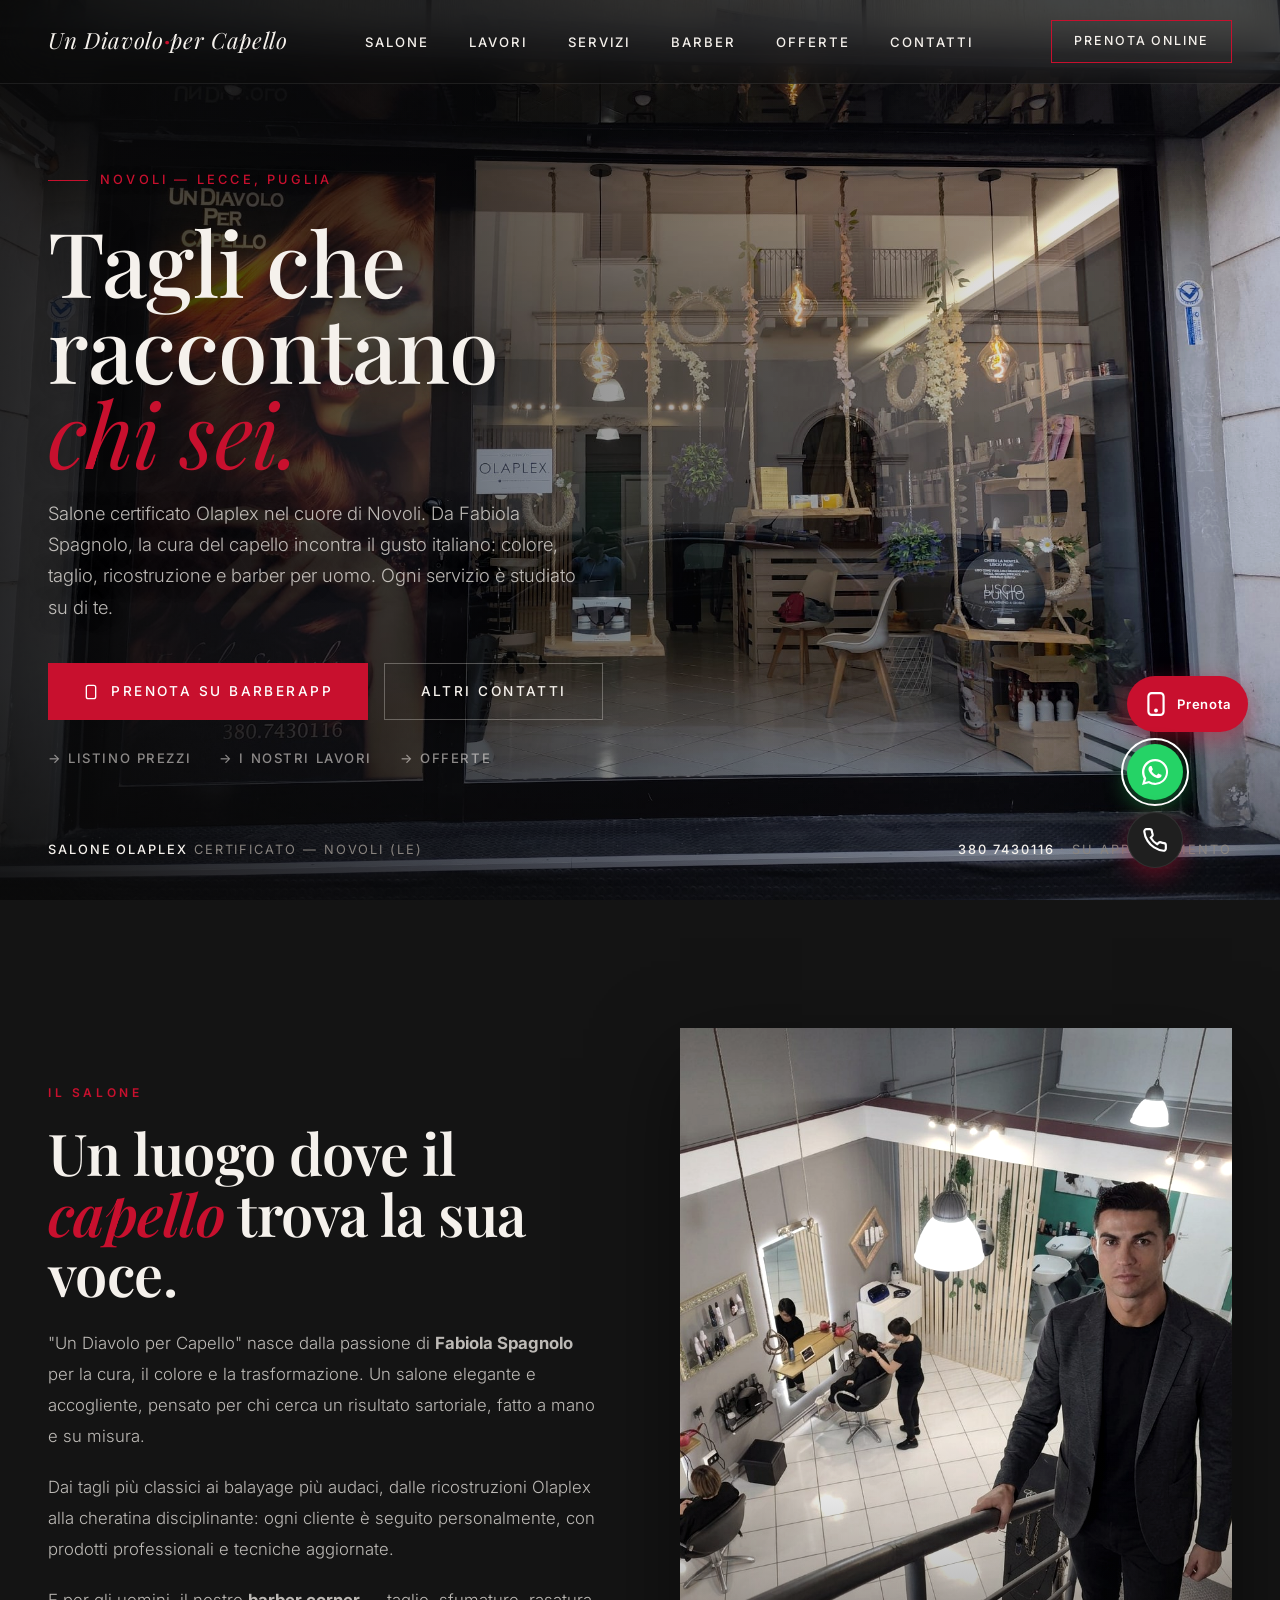
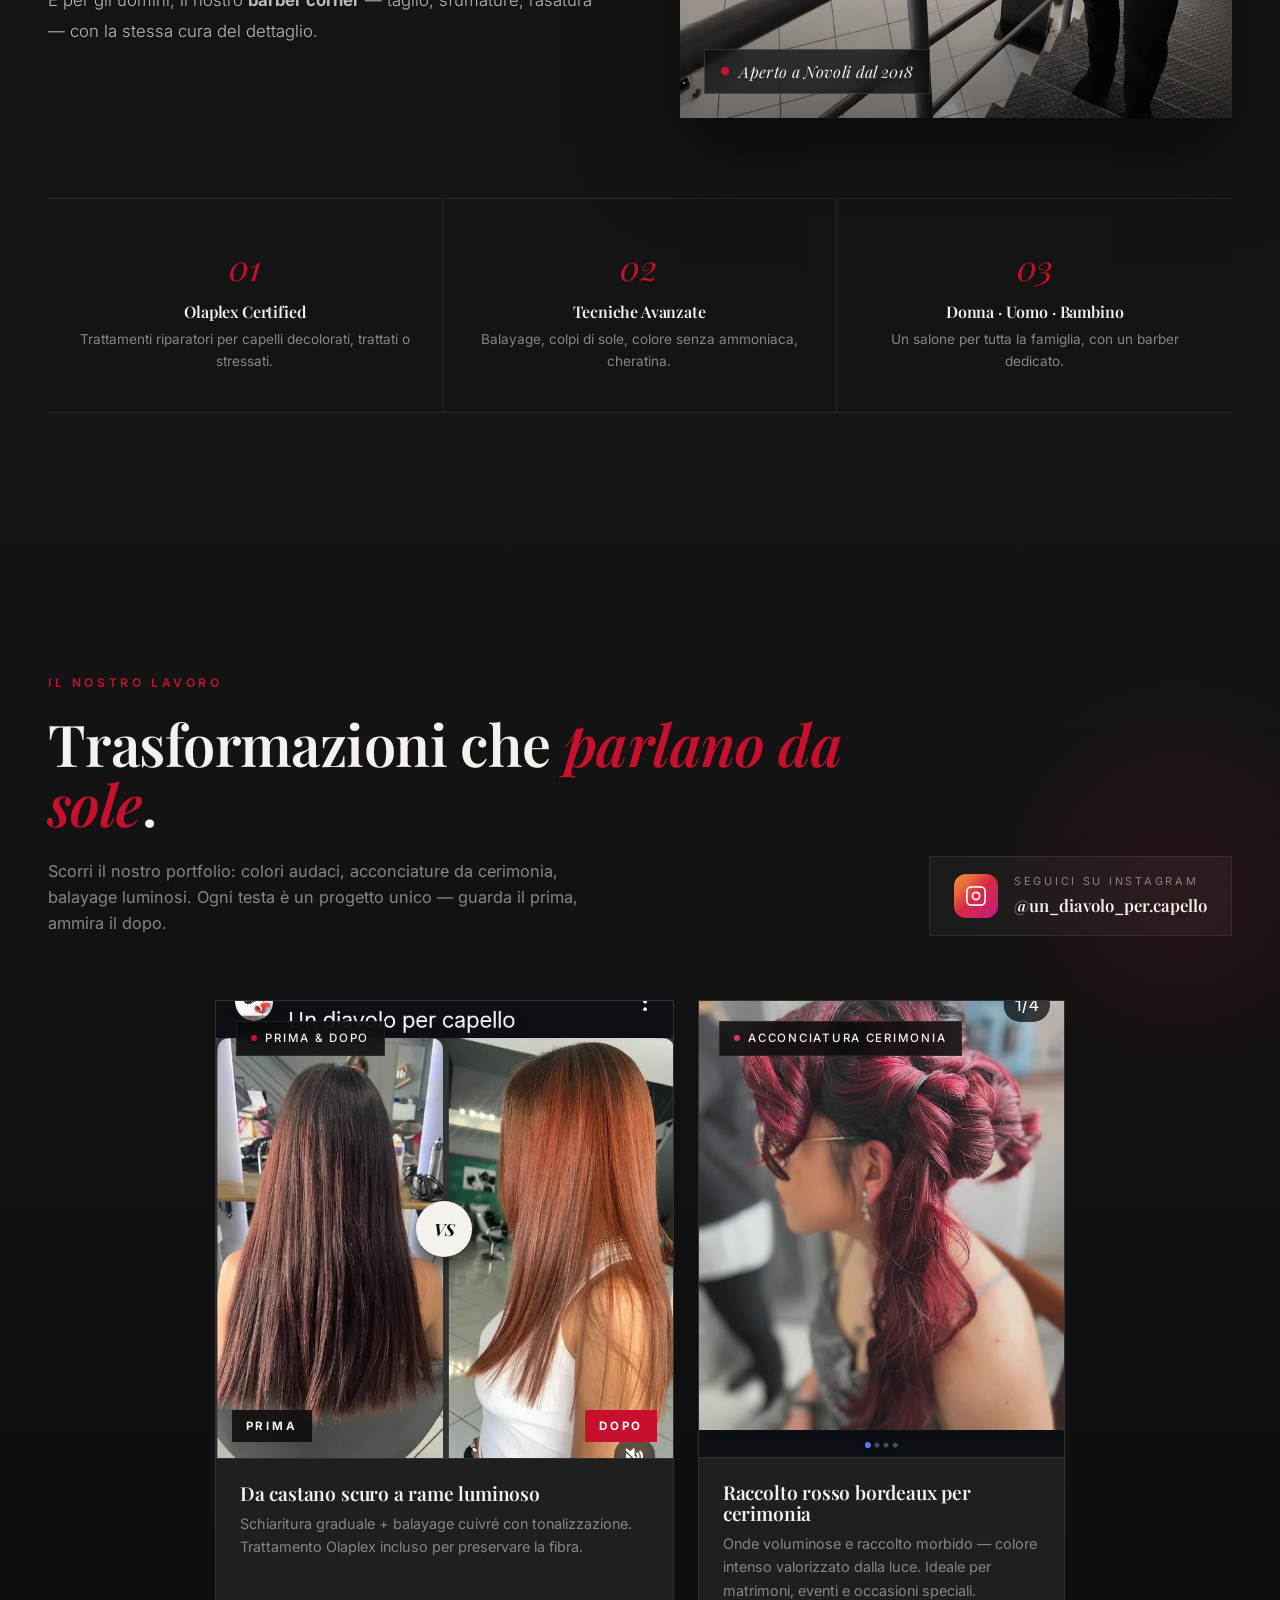
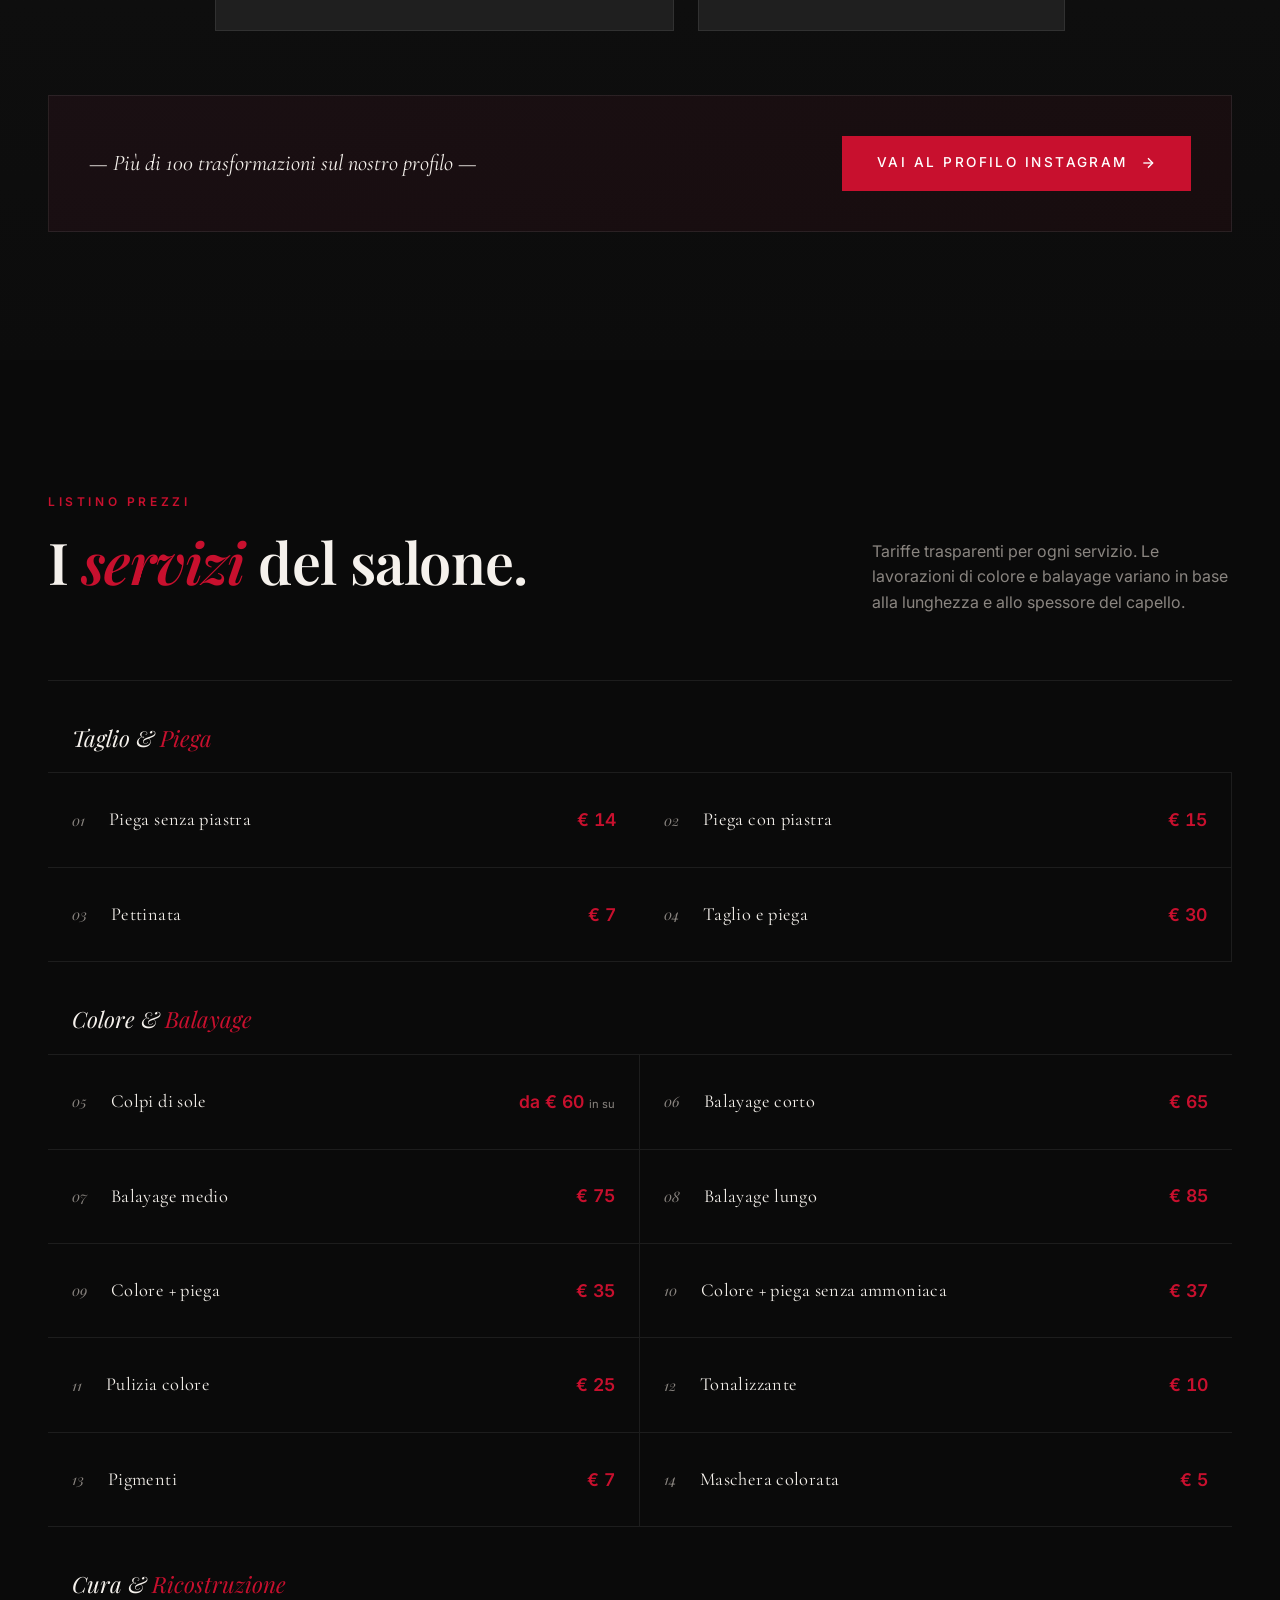
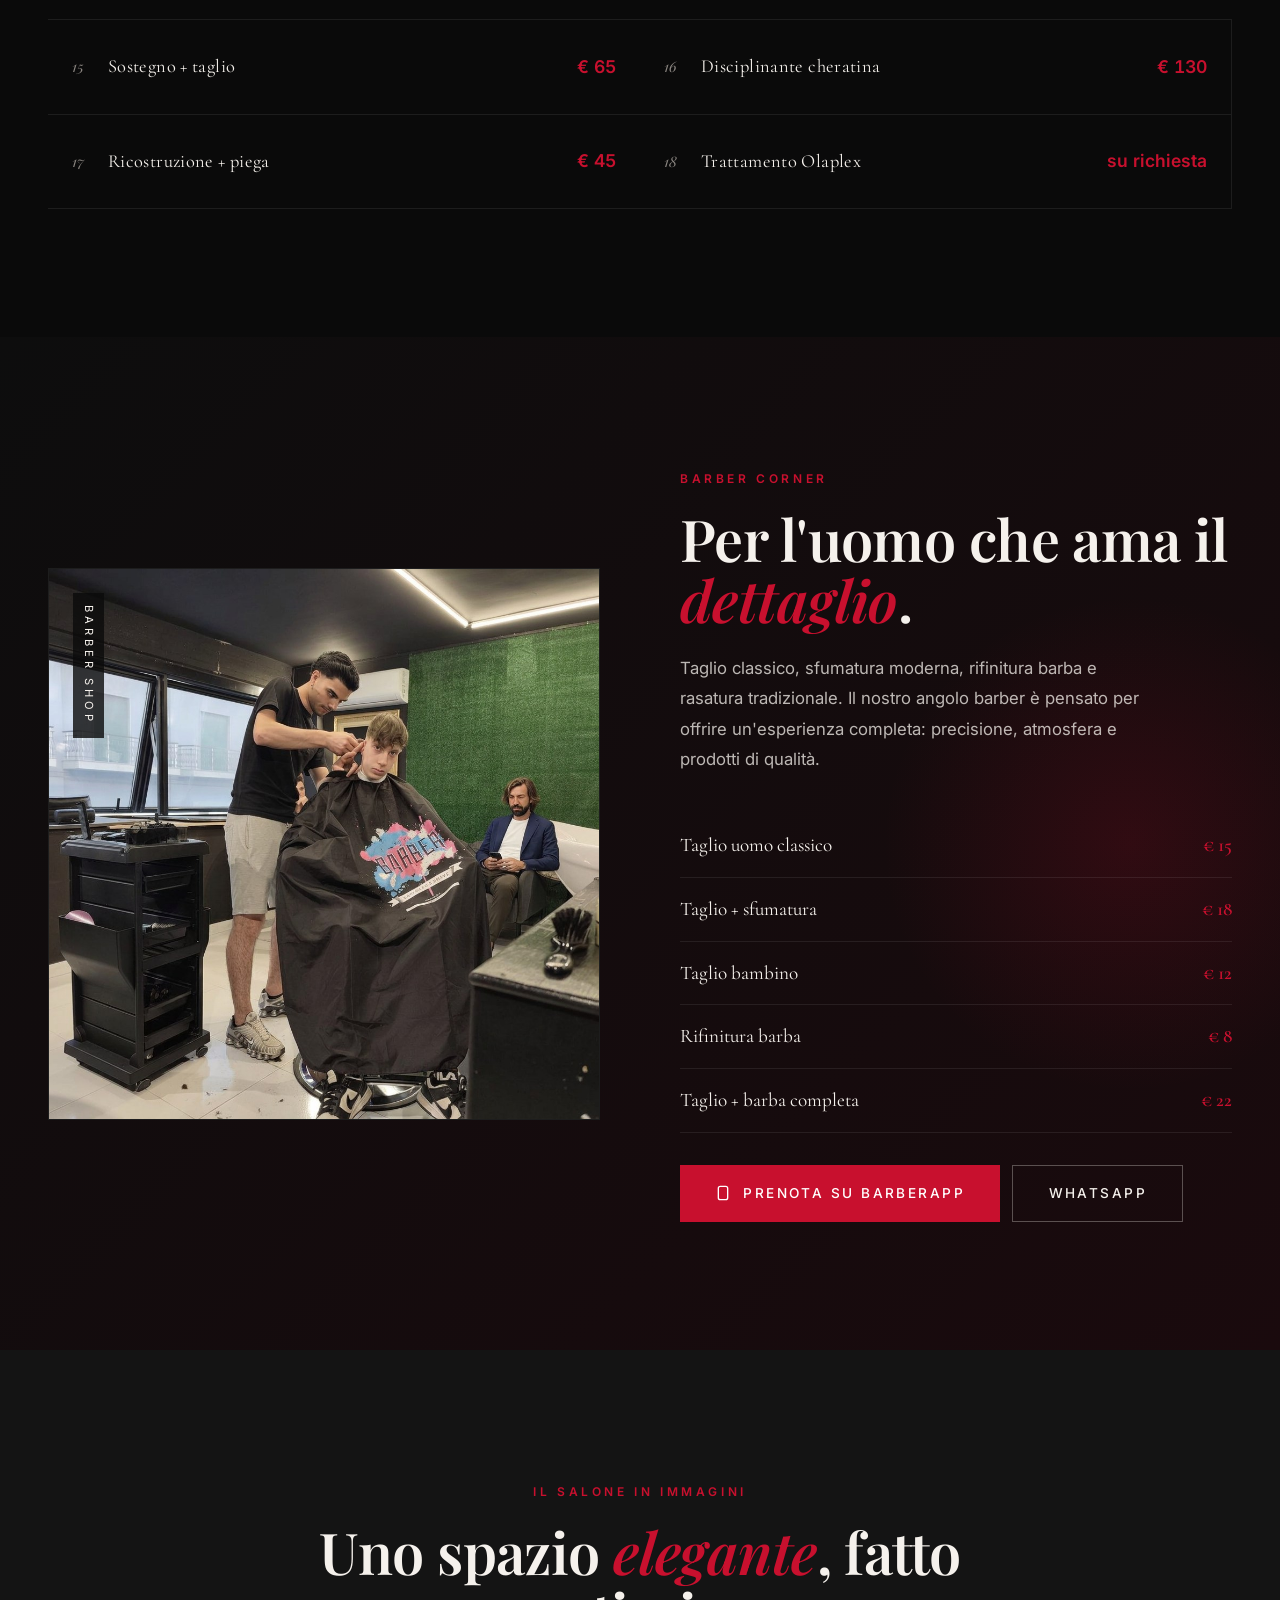
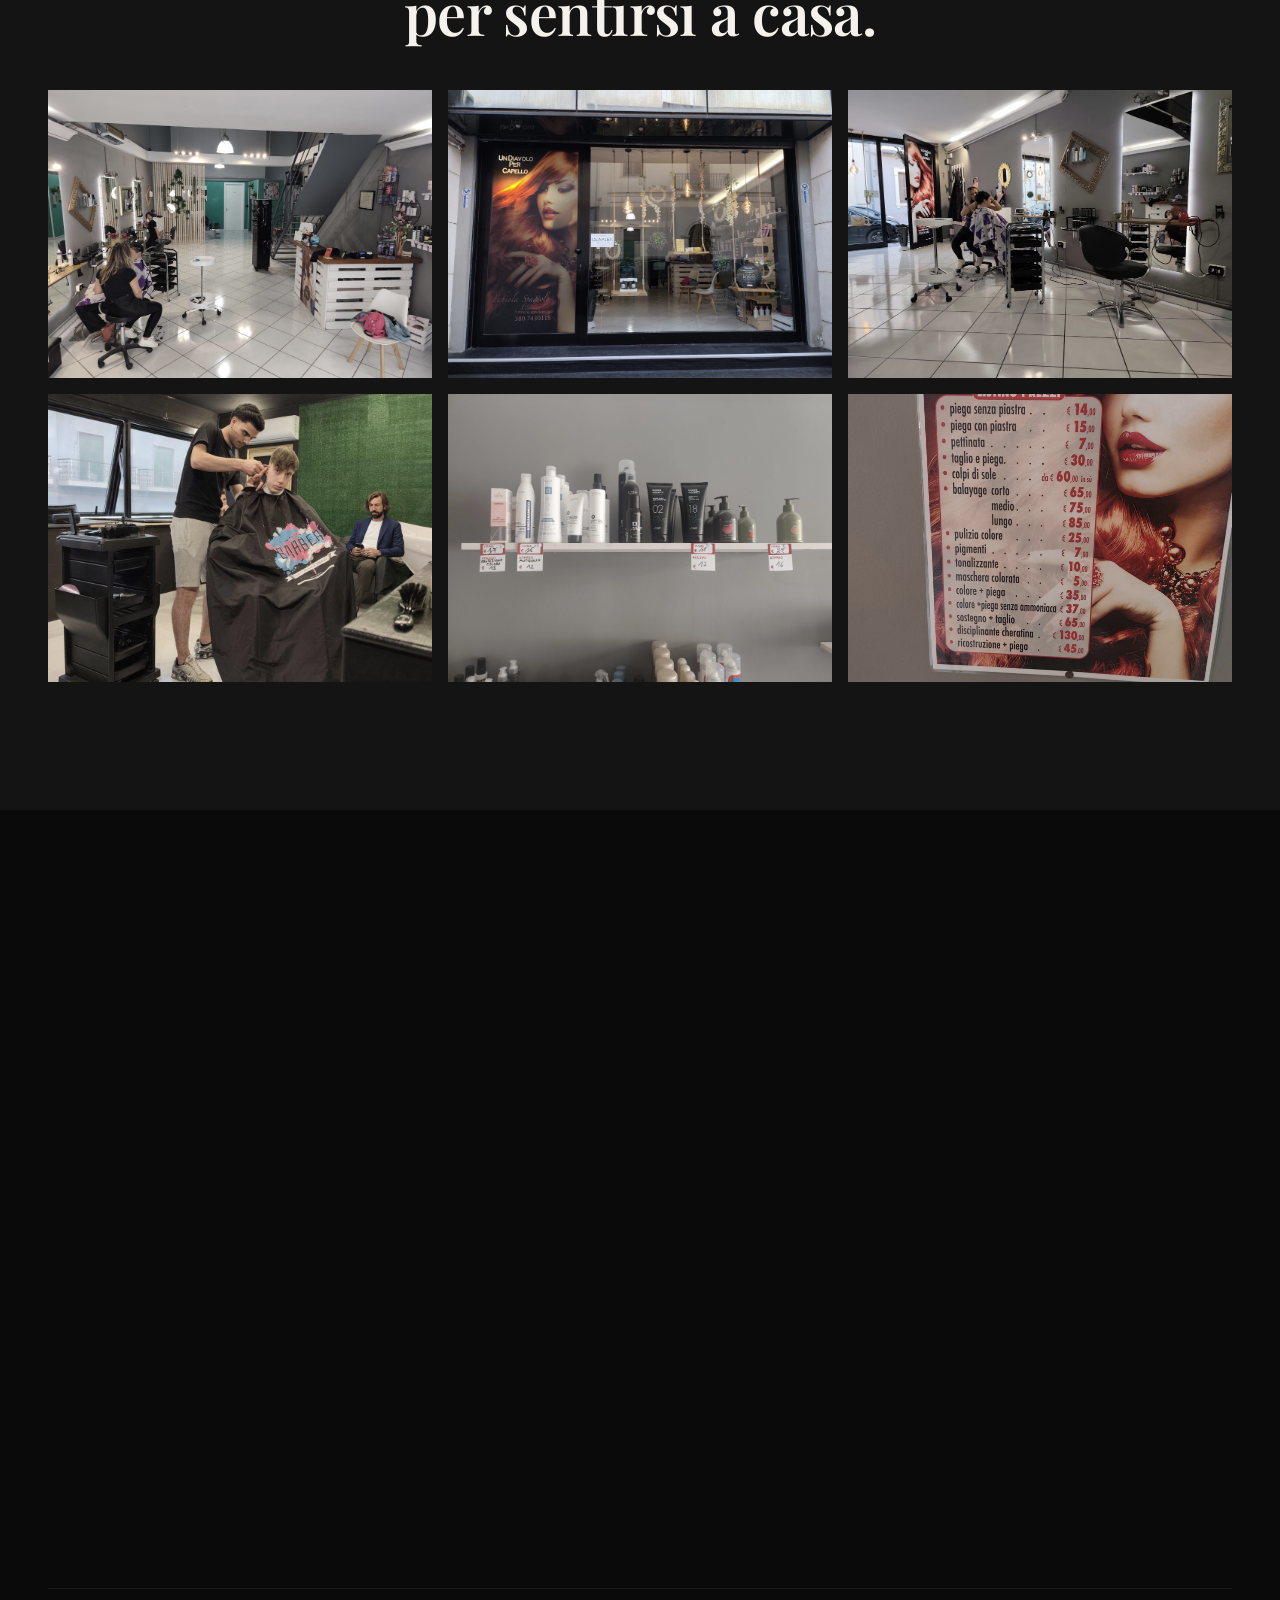
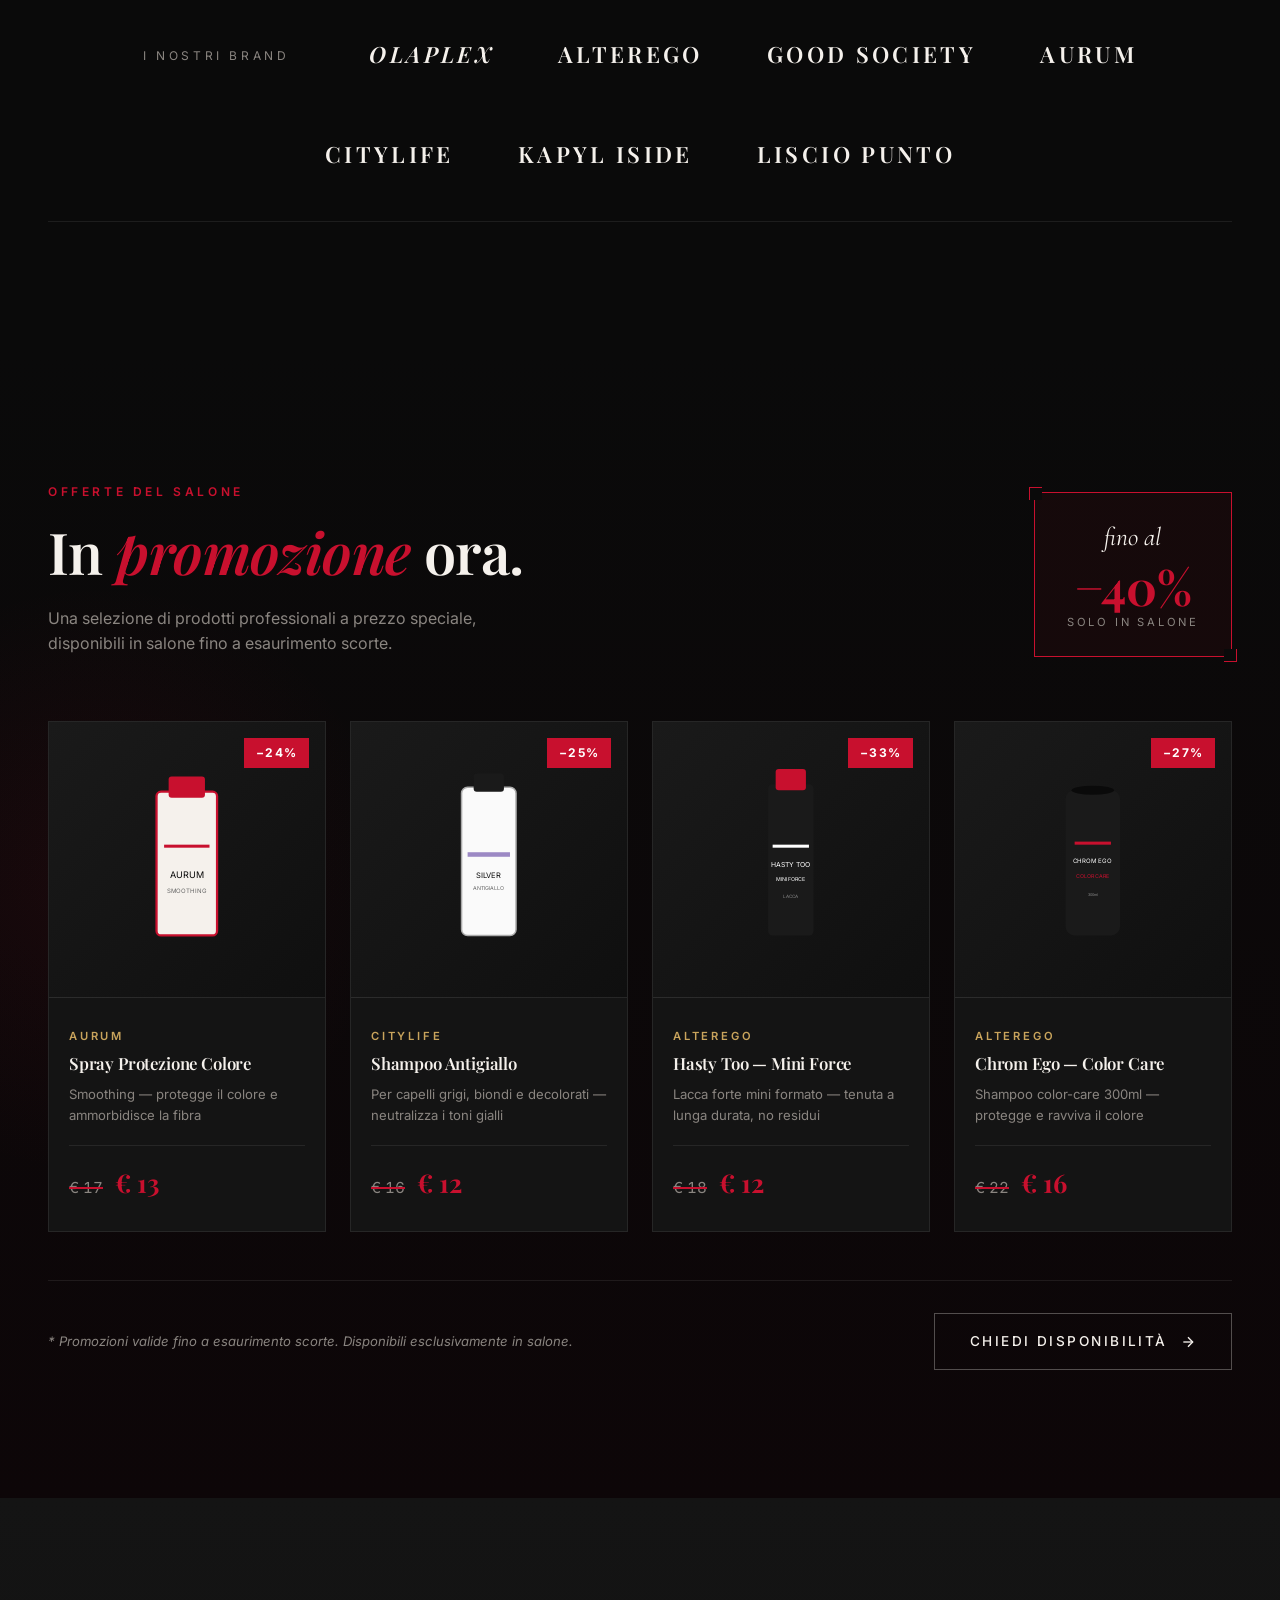
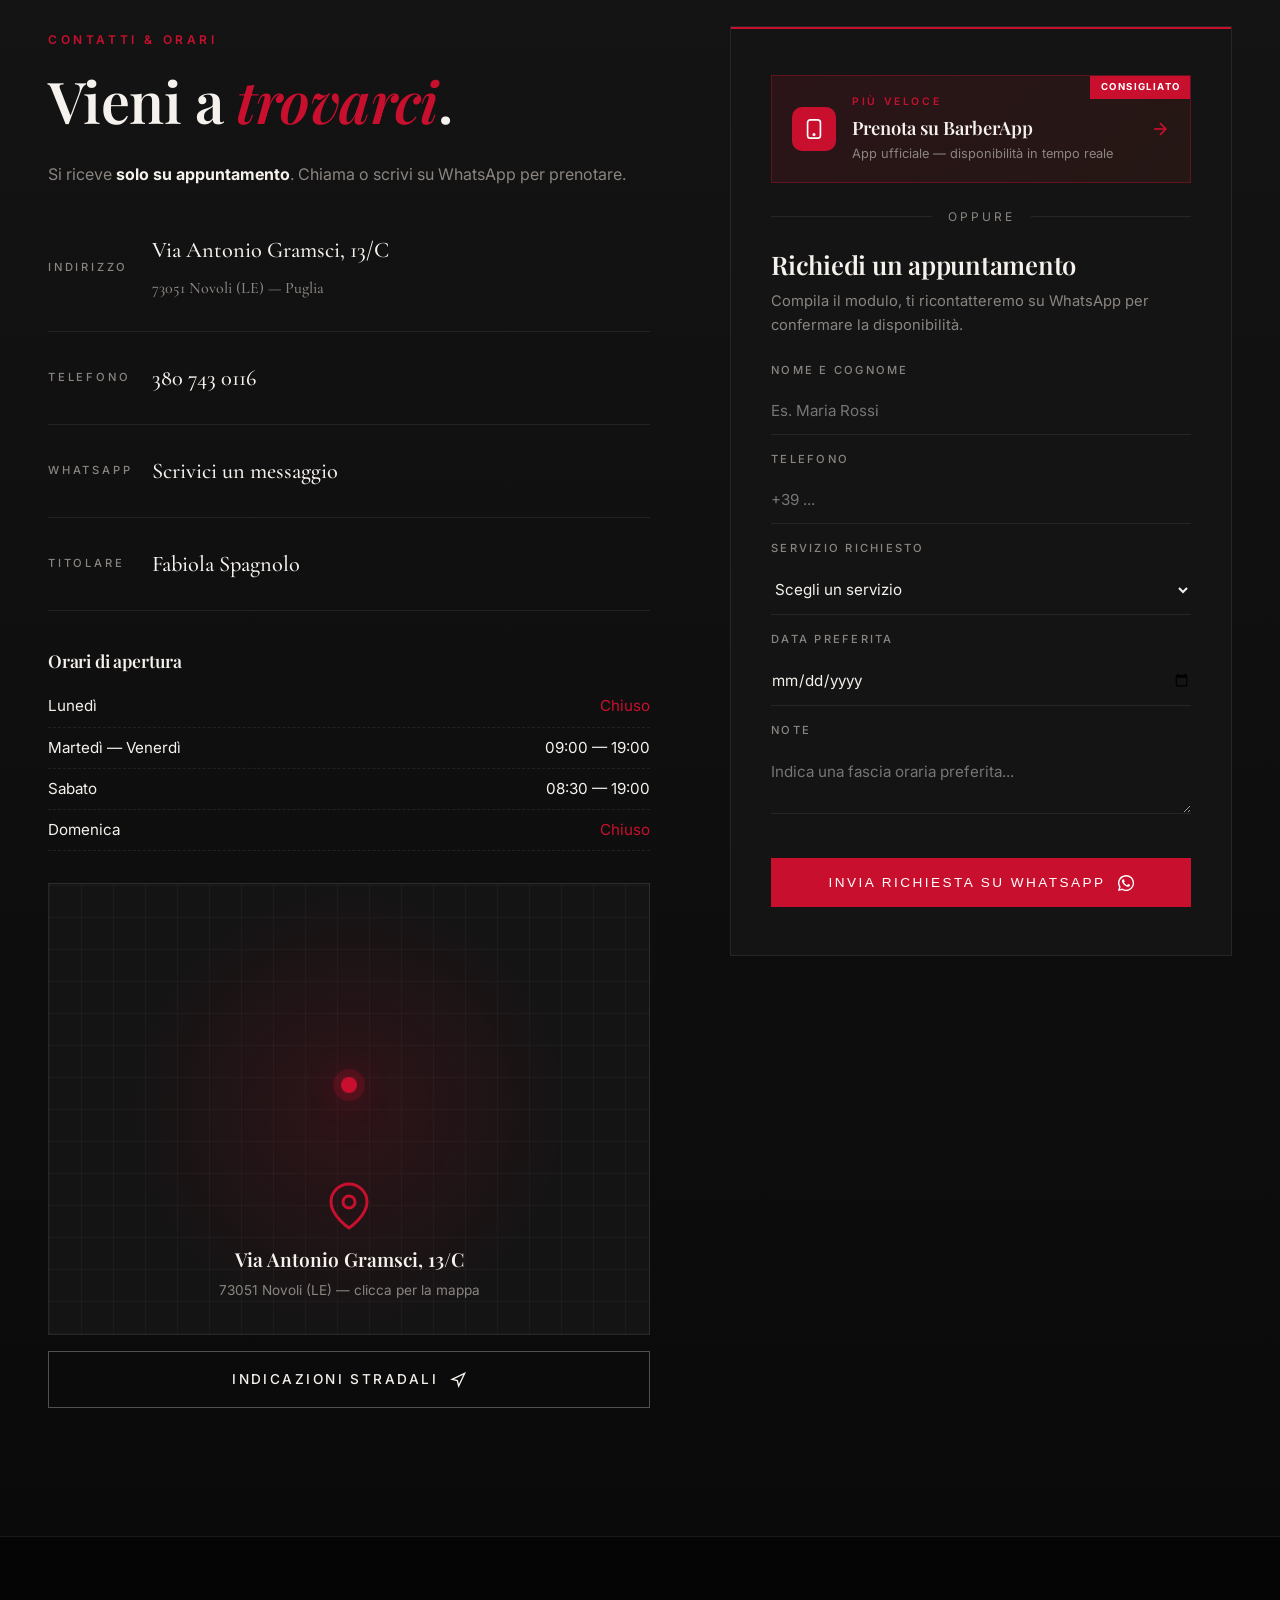
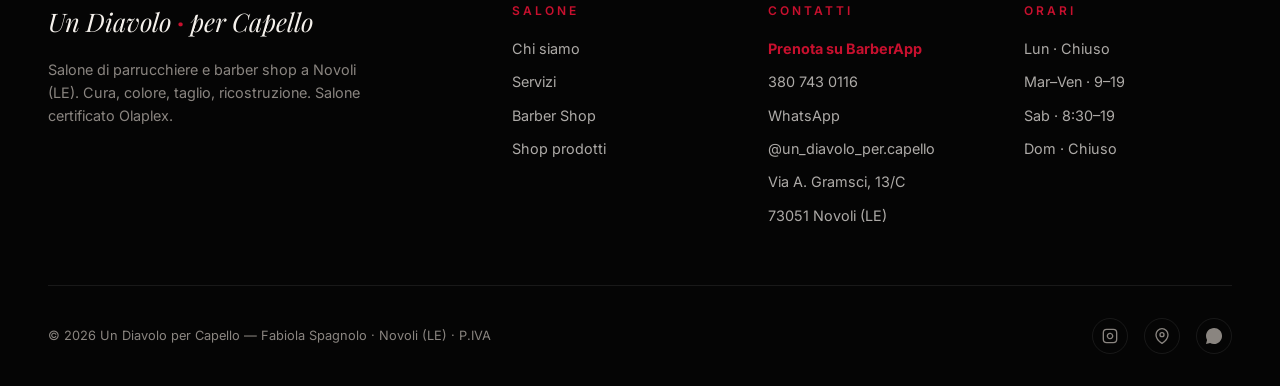
==== commit f092a95d: "Hero: brighten background photo + lighter gradient for better visibility" ====
--- a/index.html
+++ b/index.html
@@ -93,14 +93,14 @@
       content: ''; position: absolute; inset: 0;
       background-image: url("images/storefront.jpg");
       background-size: cover; background-position: center;
-      opacity: .55;
-      filter: contrast(1.05) saturate(0.85) brightness(0.7);
+      opacity: .95;
+      filter: contrast(1.05) saturate(1) brightness(1);
     }
     .hero::after {
       content: ''; position: absolute; inset: 0;
       background:
-        linear-gradient(90deg, rgba(10,10,10,0.95) 0%, rgba(10,10,10,0.7) 45%, rgba(10,10,10,0.35) 100%),
-        linear-gradient(180deg, rgba(10,10,10,0.4) 0%, transparent 30%, transparent 70%, rgba(10,10,10,0.6) 100%);
+        linear-gradient(90deg, rgba(10,10,10,0.85) 0%, rgba(10,10,10,0.45) 40%, rgba(10,10,10,0.1) 75%, transparent 100%),
+        linear-gradient(180deg, rgba(10,10,10,0.3) 0%, transparent 25%, transparent 75%, rgba(10,10,10,0.45) 100%);
     }
     .hero-inner {
       position: relative; z-index: 2;
@@ -120,7 +120,10 @@
       font-size: clamp(3rem, 7vw, 6.5rem);
       line-height: .95; margin-bottom: 1.5rem;
       font-weight: 500;
-    }
+      text-shadow: 0 2px 30px rgba(0,0,0,0.5);
+    }
+    .hero p.lead { text-shadow: 0 1px 20px rgba(0,0,0,0.6); }
+    .hero-tag { text-shadow: 0 1px 10px rgba(0,0,0,0.5); }
     .hero h1 em {
       color: var(--diavolo); font-family: 'Playfair Display'; font-style: italic;
       display: block; font-weight: 400;
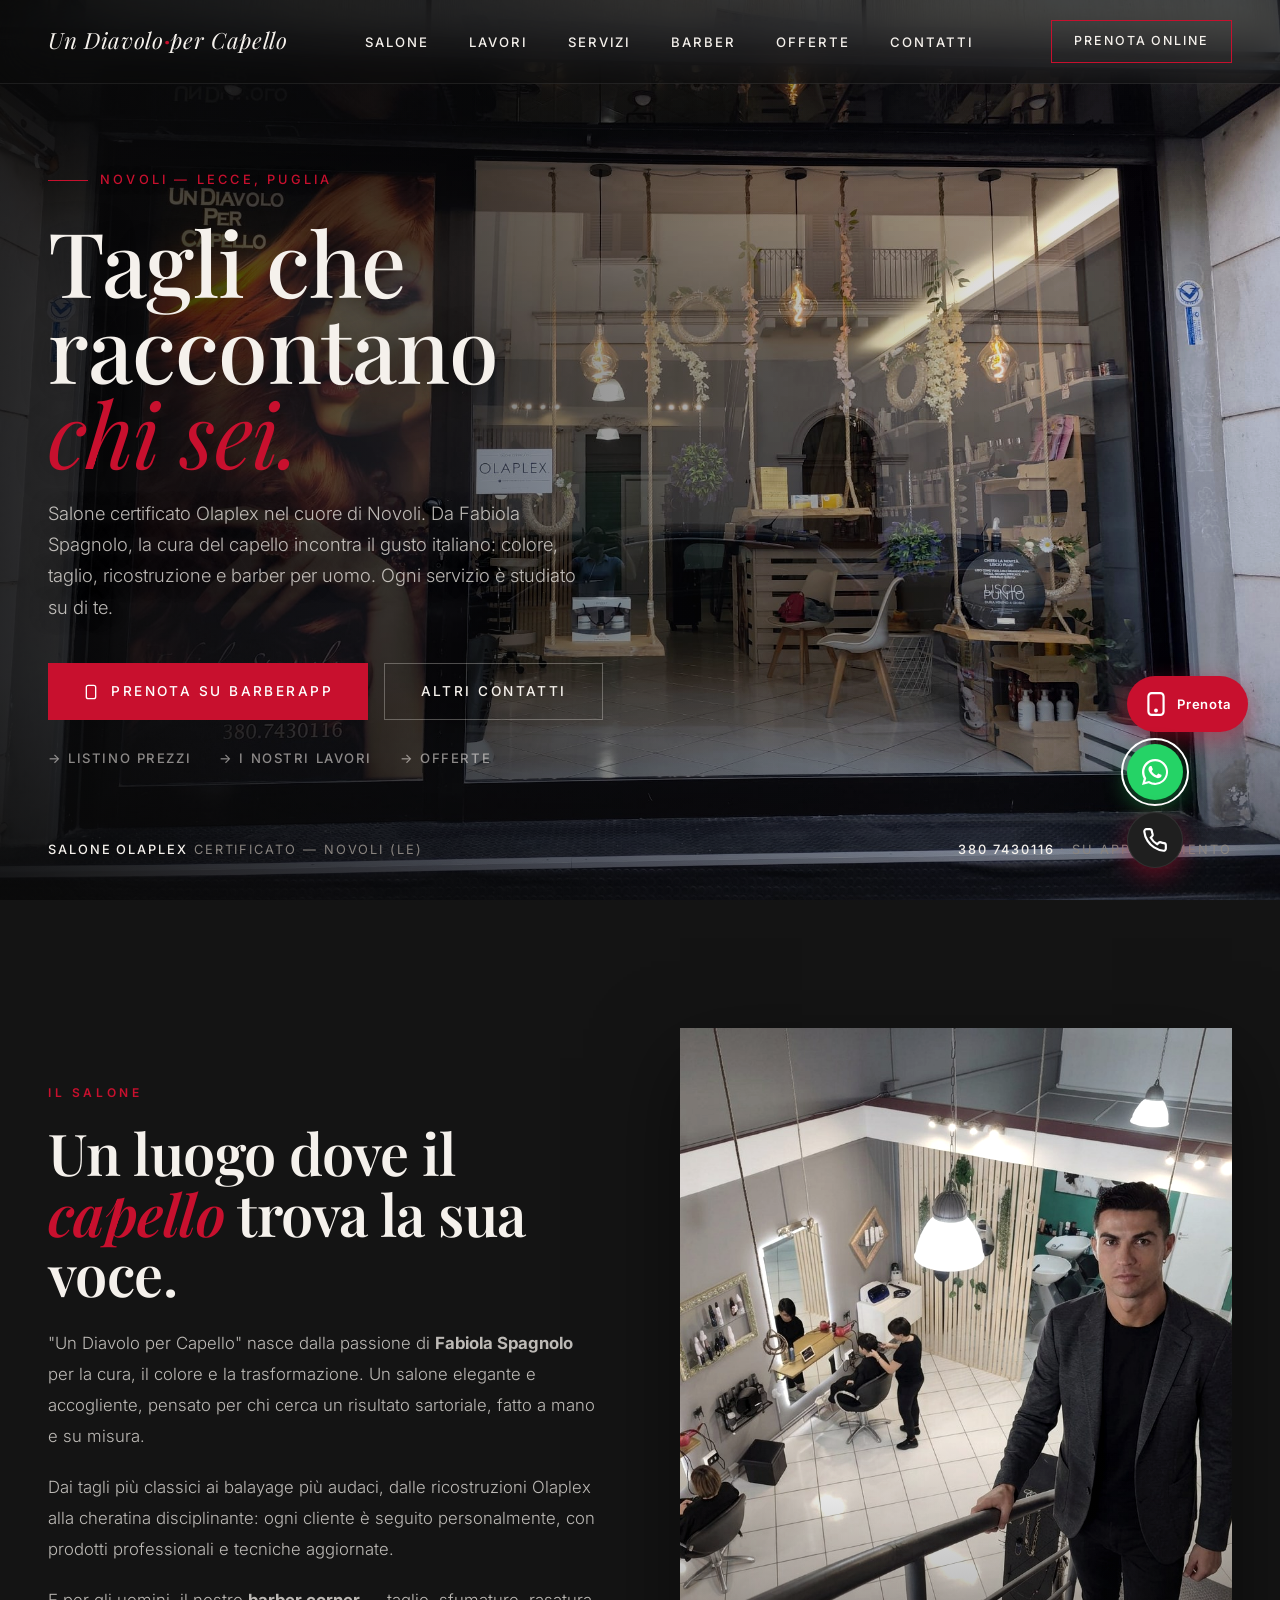
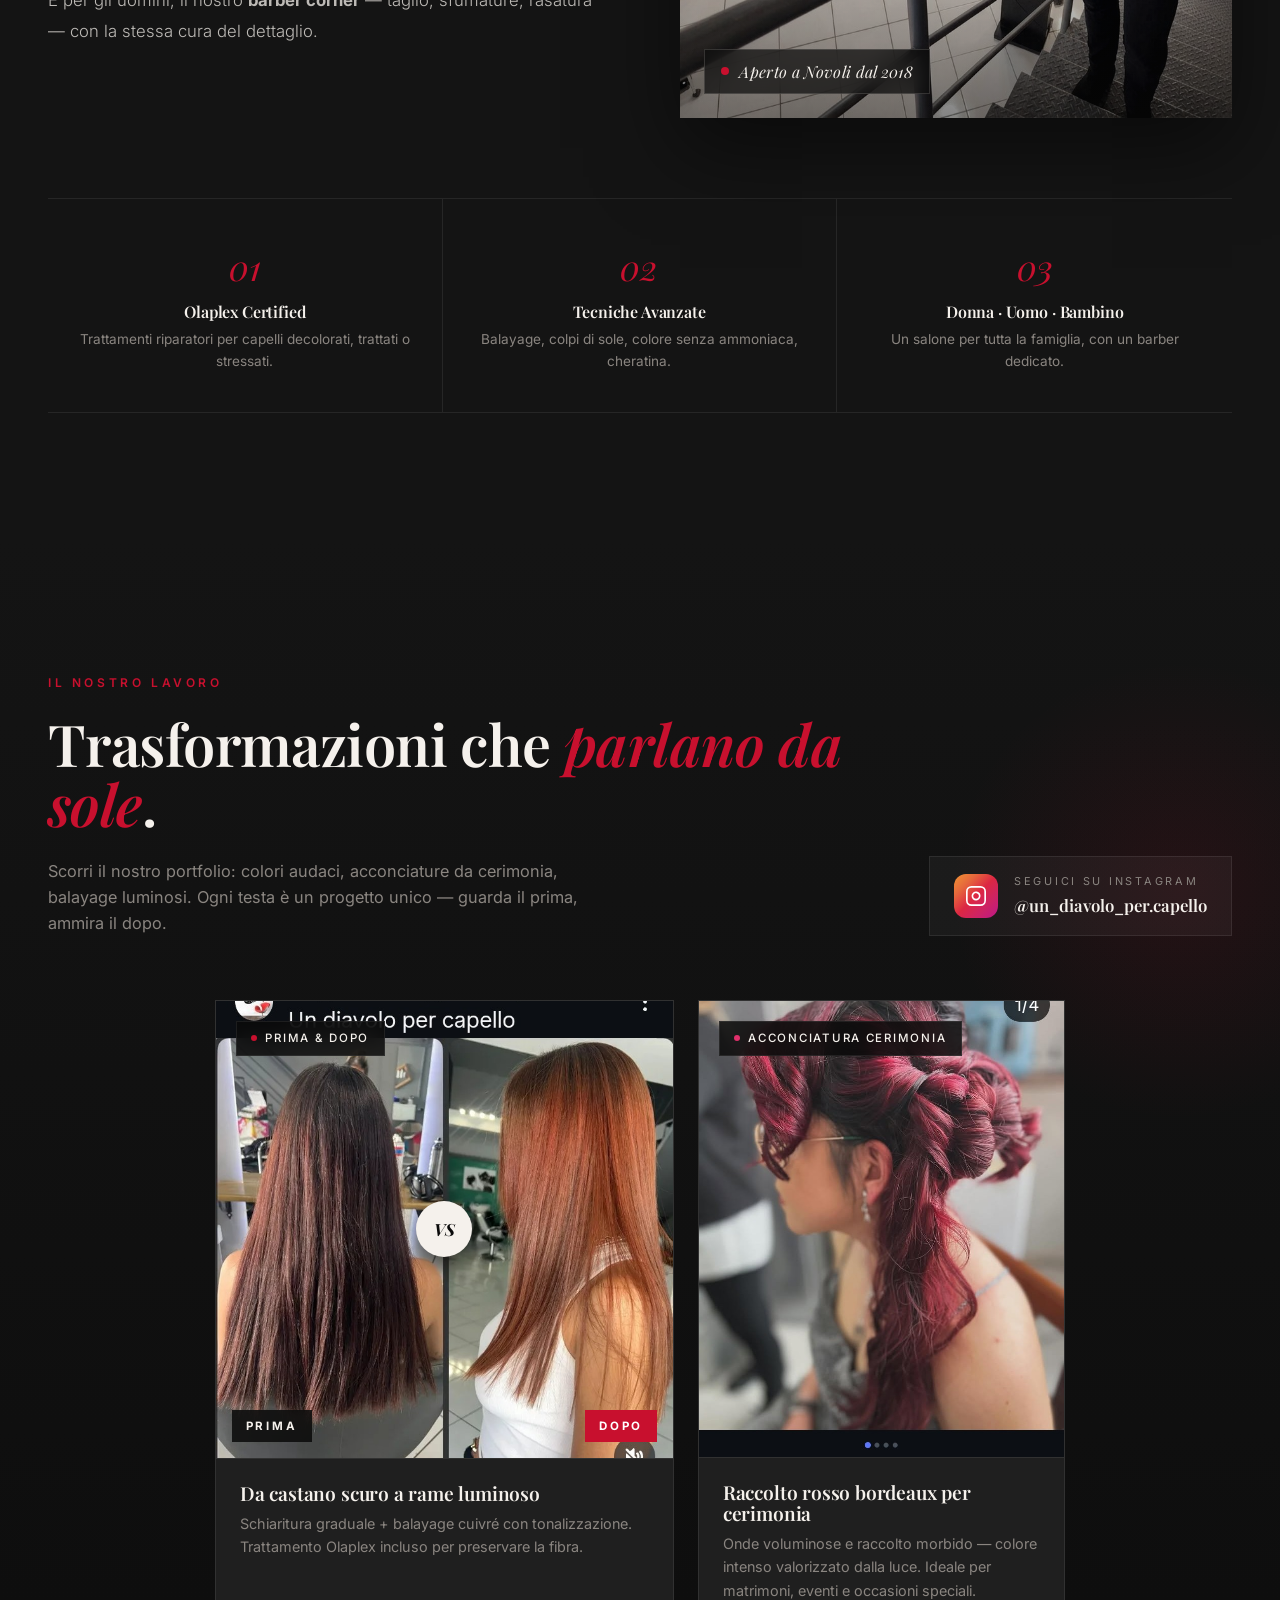
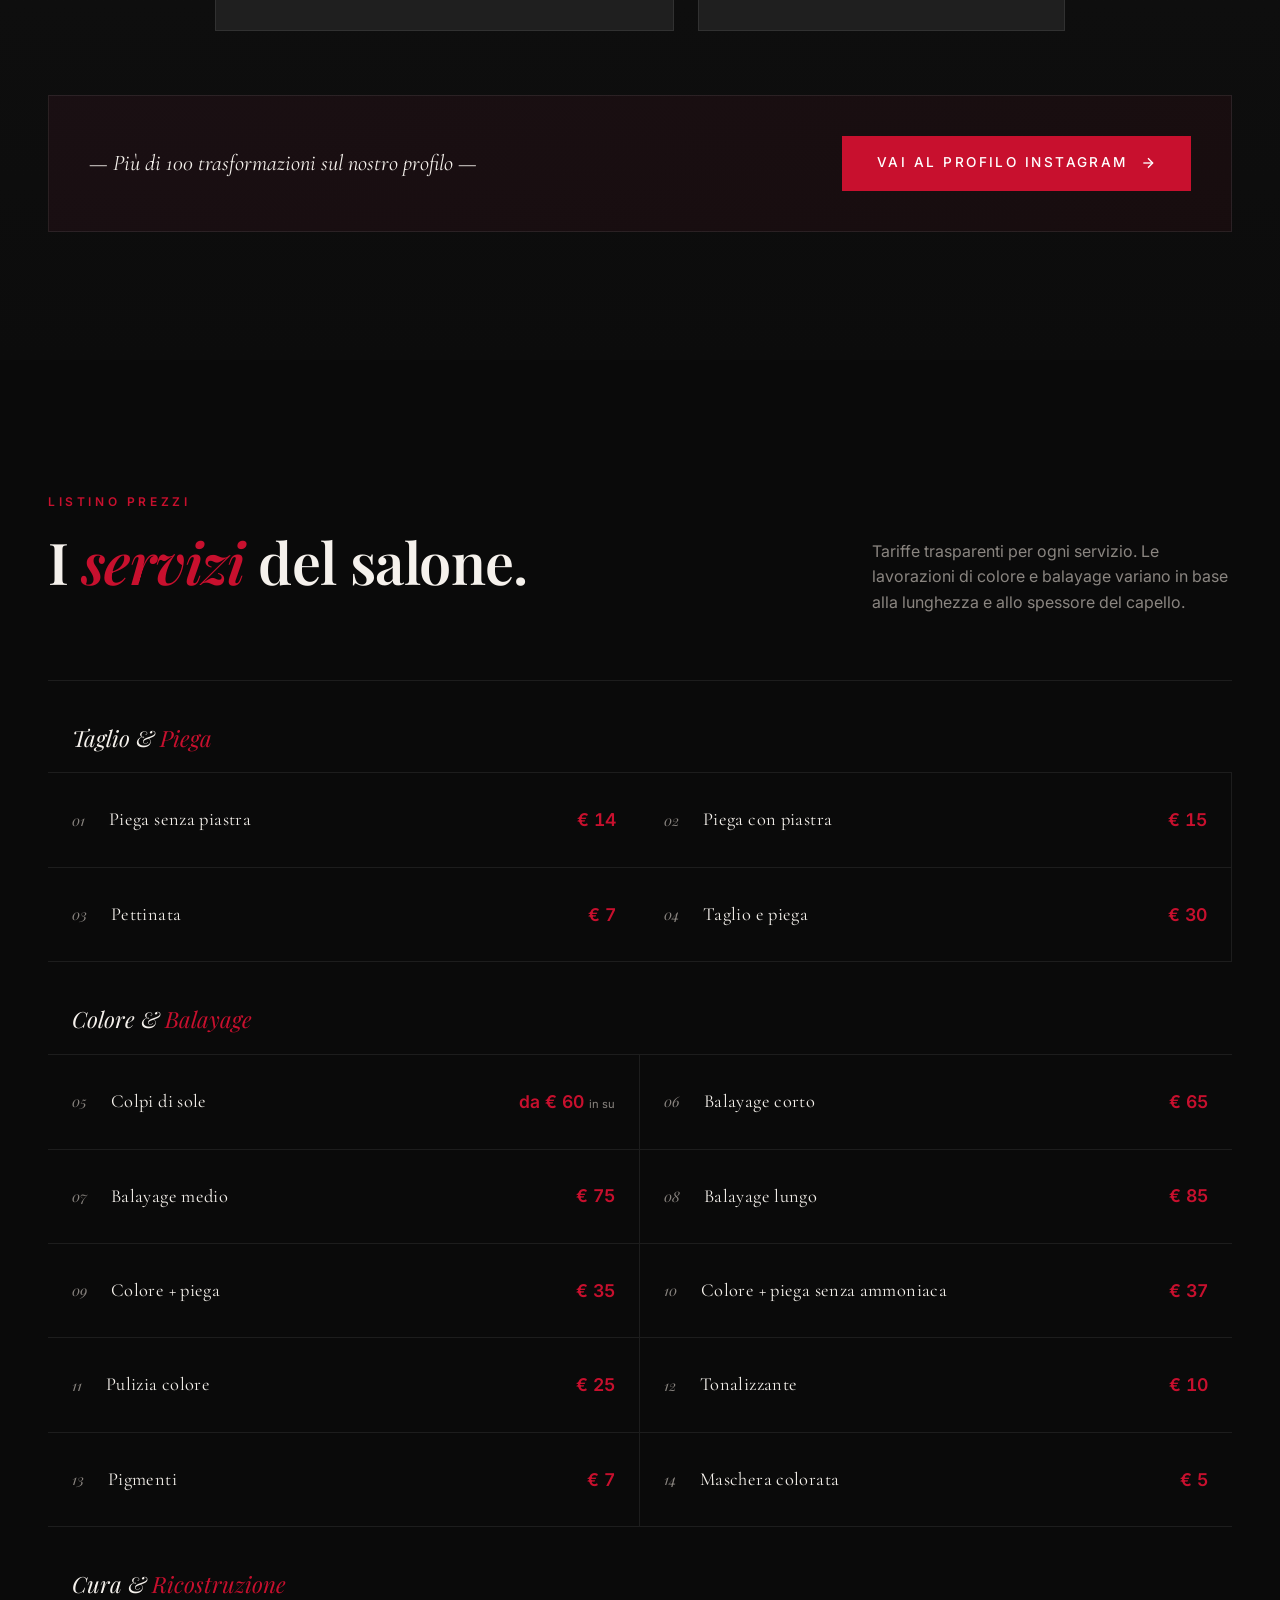
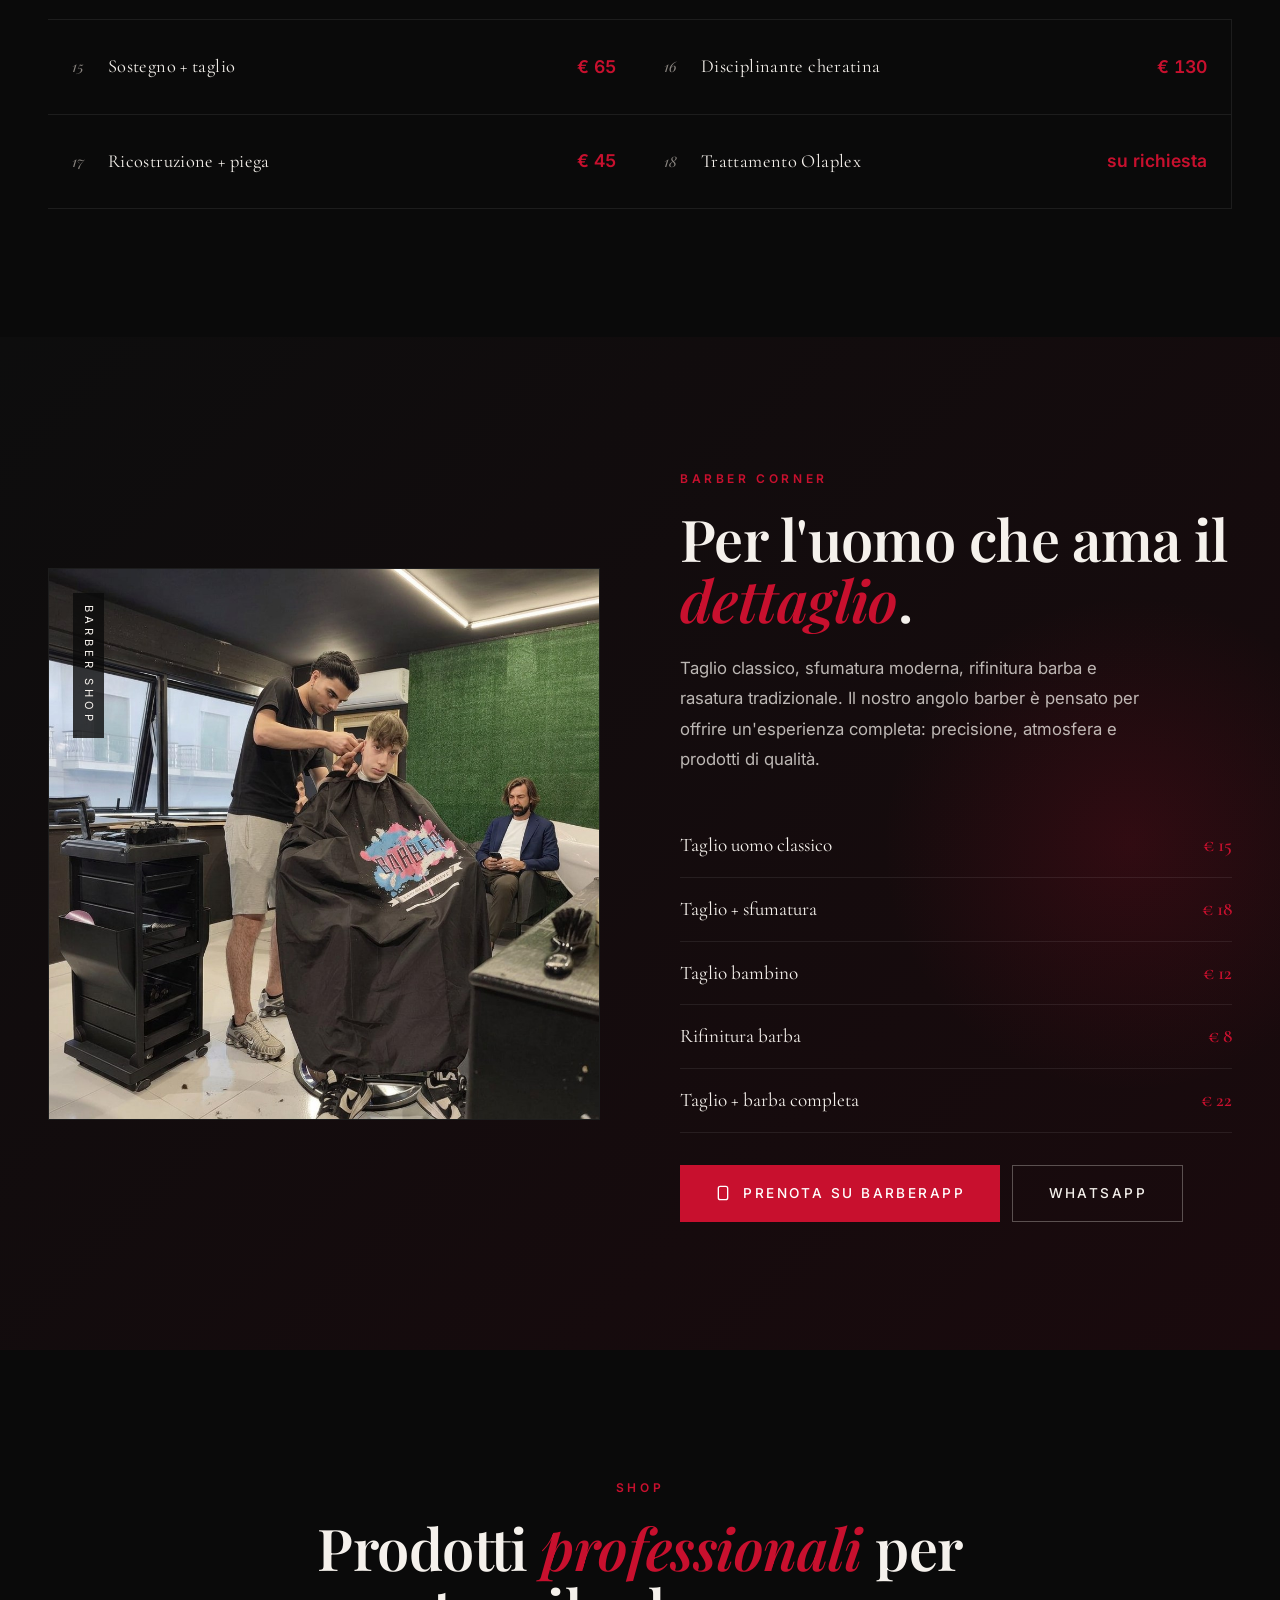
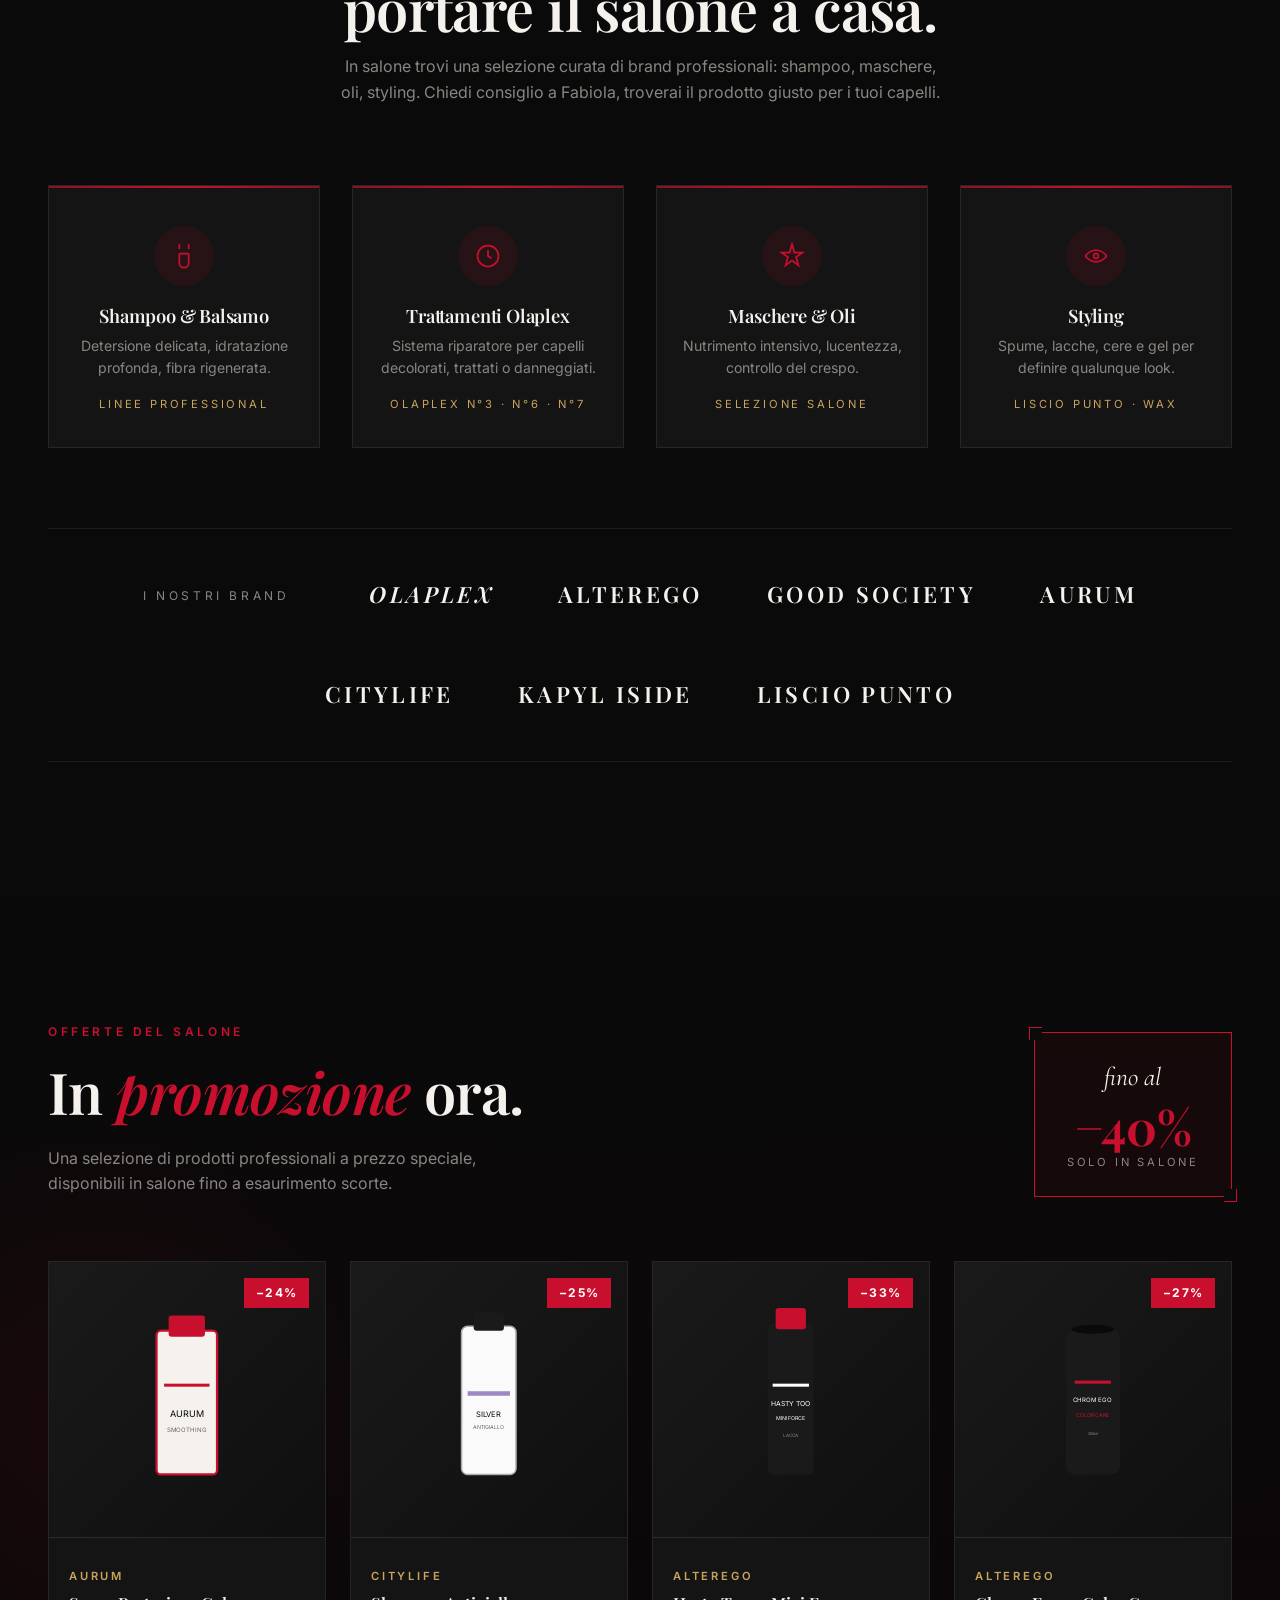
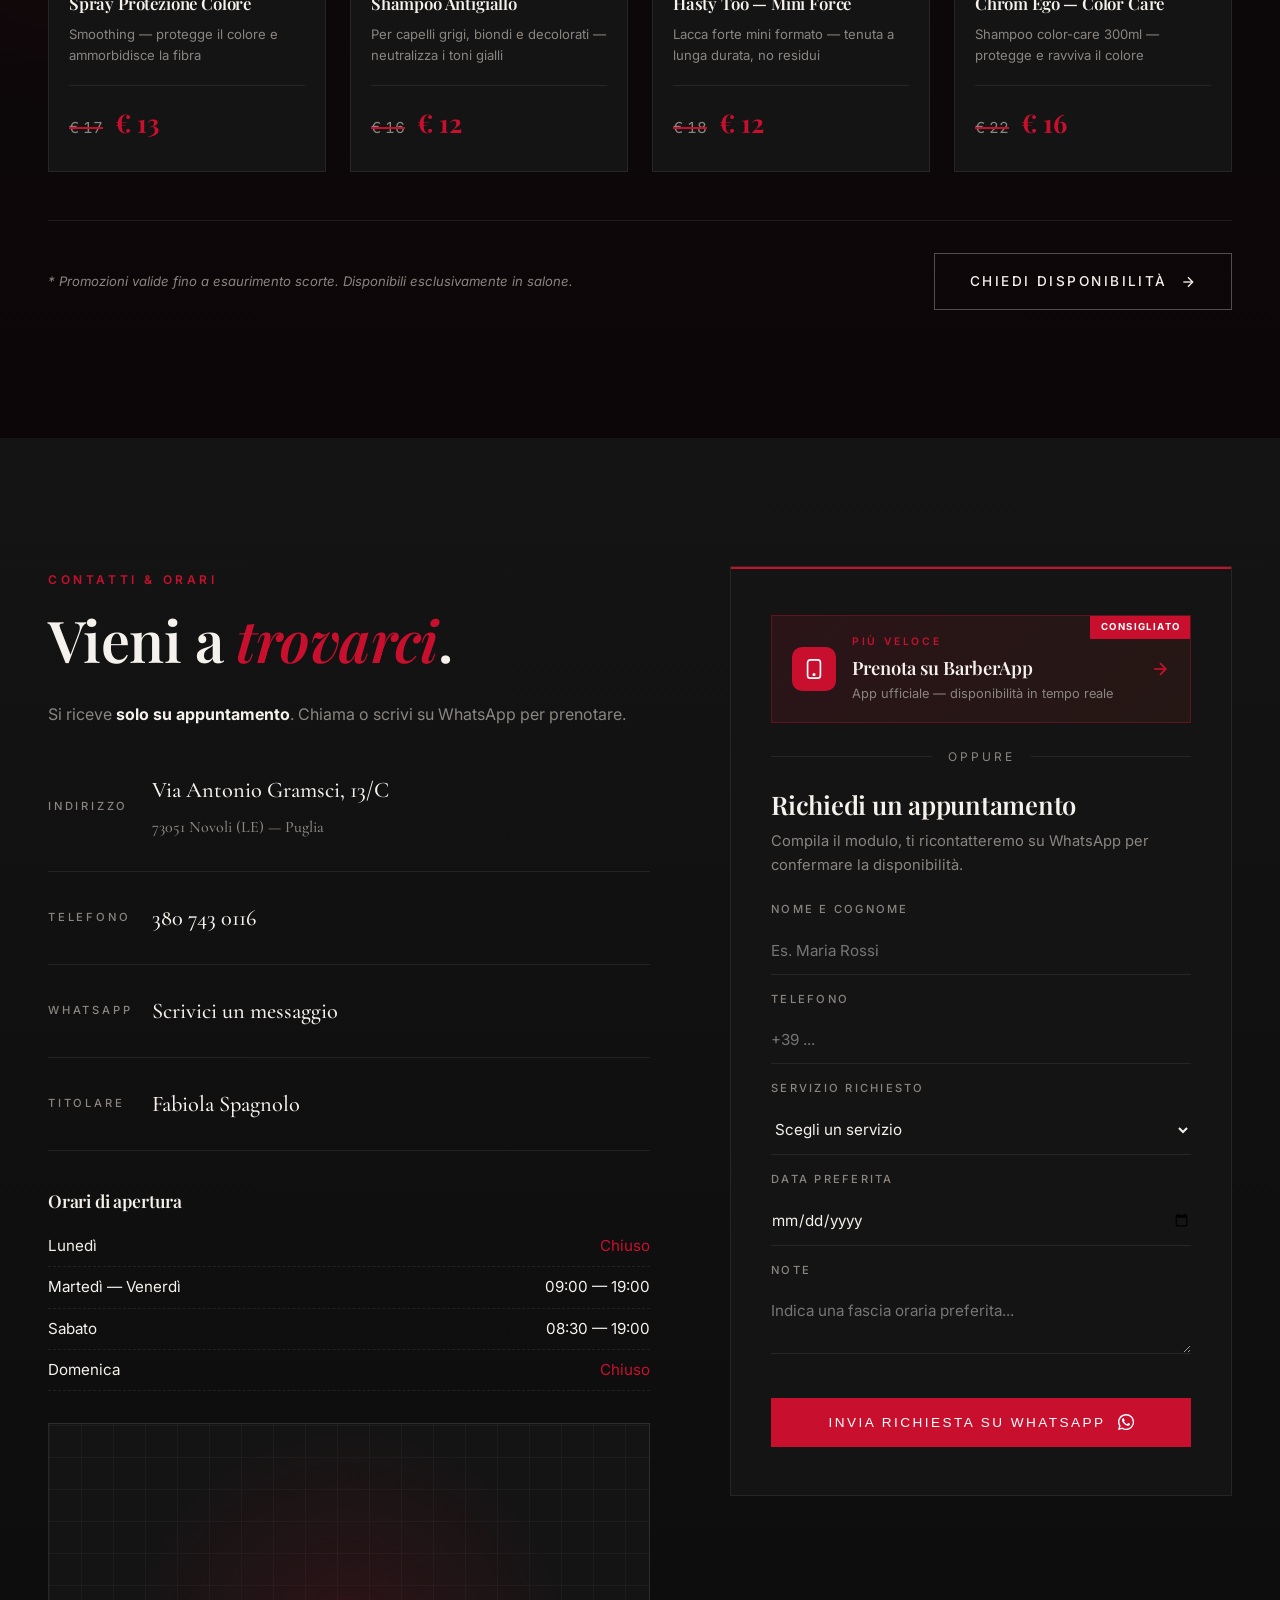
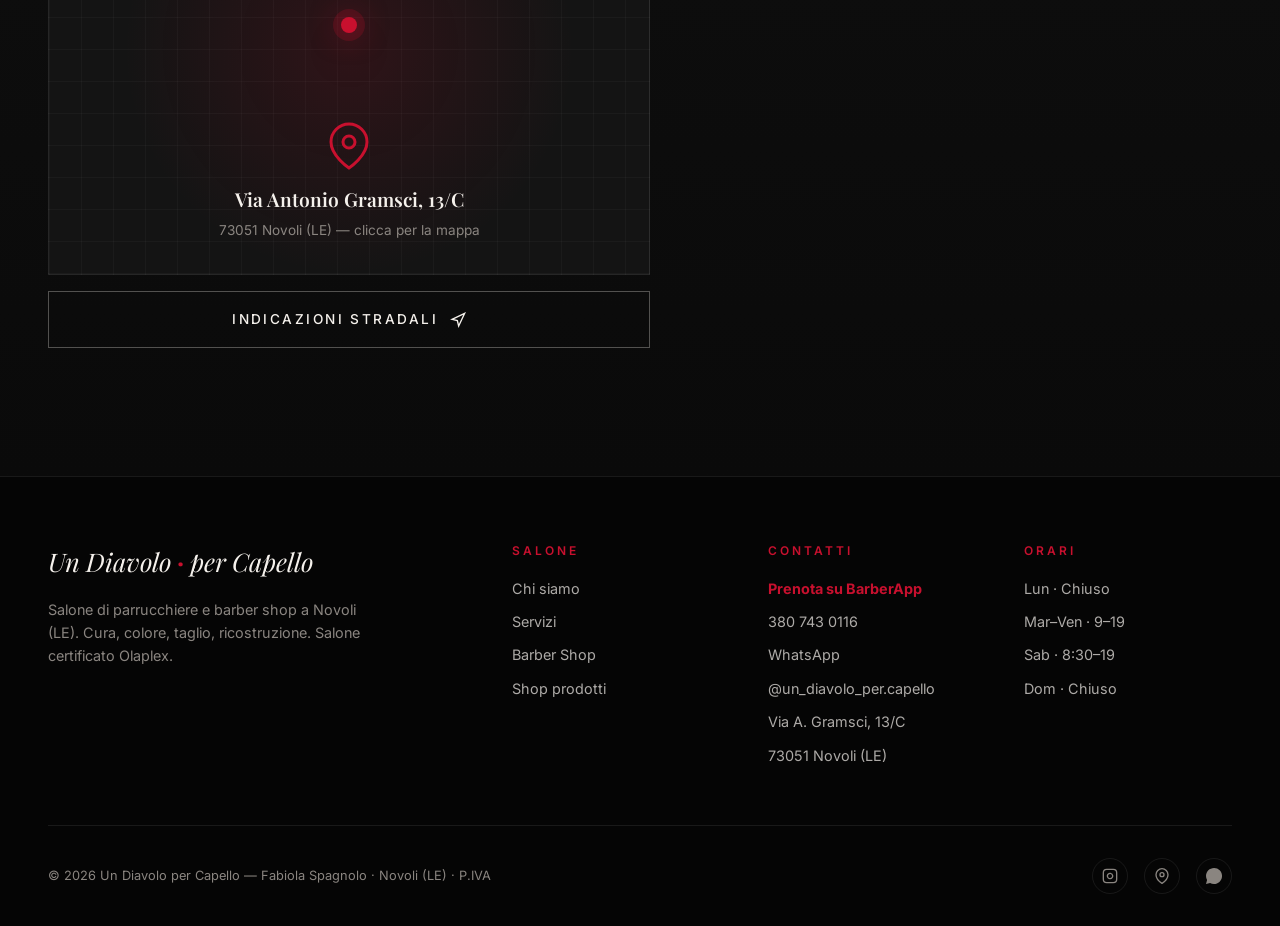
==== commit ae4b9837: "Remove gallery section + cleanup obsolete CSS" ====
--- a/index.html
+++ b/index.html
@@ -321,29 +321,6 @@
     }
     .barber-list li span:last-child { color: var(--diavolo); font-weight: 600; }
 
-    /* === GALLERY === */
-    .gallery { background: var(--ink); }
-    .gallery-grid {
-      display: grid; grid-template-columns: repeat(3, 1fr);
-      gap: 1rem; margin-top: 3rem;
-    }
-    .gallery-item {
-      overflow: hidden; position: relative; cursor: pointer;
-      background: var(--char); aspect-ratio: 4/3;
-    }
-    .gallery-item img {
-      width: 100%; height: 100%; object-fit: cover;
-      transition: transform .8s ease, filter .4s;
-      filter: grayscale(15%);
-    }
-    .gallery-item:hover img { transform: scale(1.08); filter: grayscale(0%); }
-    .gallery-item::after {
-      content: ''; position: absolute; inset: 0;
-      background: linear-gradient(180deg, transparent 50%, rgba(10,10,10,0.6));
-      opacity: 0; transition: opacity .3s;
-    }
-    .gallery-item:hover::after { opacity: 1; }
-
     /* === PRODUCTS === */
     .products { background: var(--black); position: relative; }
     .products-header {
@@ -857,7 +834,6 @@
       .pillar:last-child { border-bottom: none; }
       .services-grid { grid-template-columns: 1fr; }
       .service-row:nth-child(odd) { border-right: none; }
-      .gallery-grid { grid-template-columns: repeat(2, 1fr); gap: .5rem; }
       .products-grid { grid-template-columns: repeat(2, 1fr); gap: 1rem; }
       .promo-grid { grid-template-columns: repeat(2, 1fr); gap: 1rem; }
       .promo-header { flex-direction: column; align-items: flex-start; }
@@ -1091,23 +1067,6 @@
     </div>
   </section>
 
-  <!-- GALLERY -->
-  <section class="gallery" id="gallery">
-    <div class="container">
-      <div style="text-align:center; max-width:700px; margin: 0 auto 1rem;">
-        <div class="eyebrow reveal">Il salone in immagini</div>
-        <h2 class="section-title reveal" style="margin: 0 auto;">Uno spazio <em>elegante</em>, fatto per sentirsi a casa.</h2>
-      </div>
-      <div class="gallery-grid">
-        <div class="gallery-item reveal"><img src="images/interior-3.jpg" alt="Vista grand'angolo del salone" loading="lazy"/></div>
-        <div class="gallery-item reveal"><img src="images/storefront.jpg" alt="Vetrina del salone" loading="lazy"/></div>
-        <div class="gallery-item reveal"><img src="images/interior-1.jpg" alt="Postazione di taglio" loading="lazy"/></div>
-        <div class="gallery-item reveal"><img src="images/barber.jpg" alt="Barber al lavoro" loading="lazy"/></div>
-        <div class="gallery-item reveal"><img src="images/products-shelf.jpg" alt="Prodotti professionali in vendita" loading="lazy"/></div>
-        <div class="gallery-item reveal"><img src="images/listino.jpg" alt="Listino prezzi del salone" loading="lazy"/></div>
-      </div>
-    </div>
-  </section>
 
   <!-- PRODUCTS -->
   <section class="products" id="products">
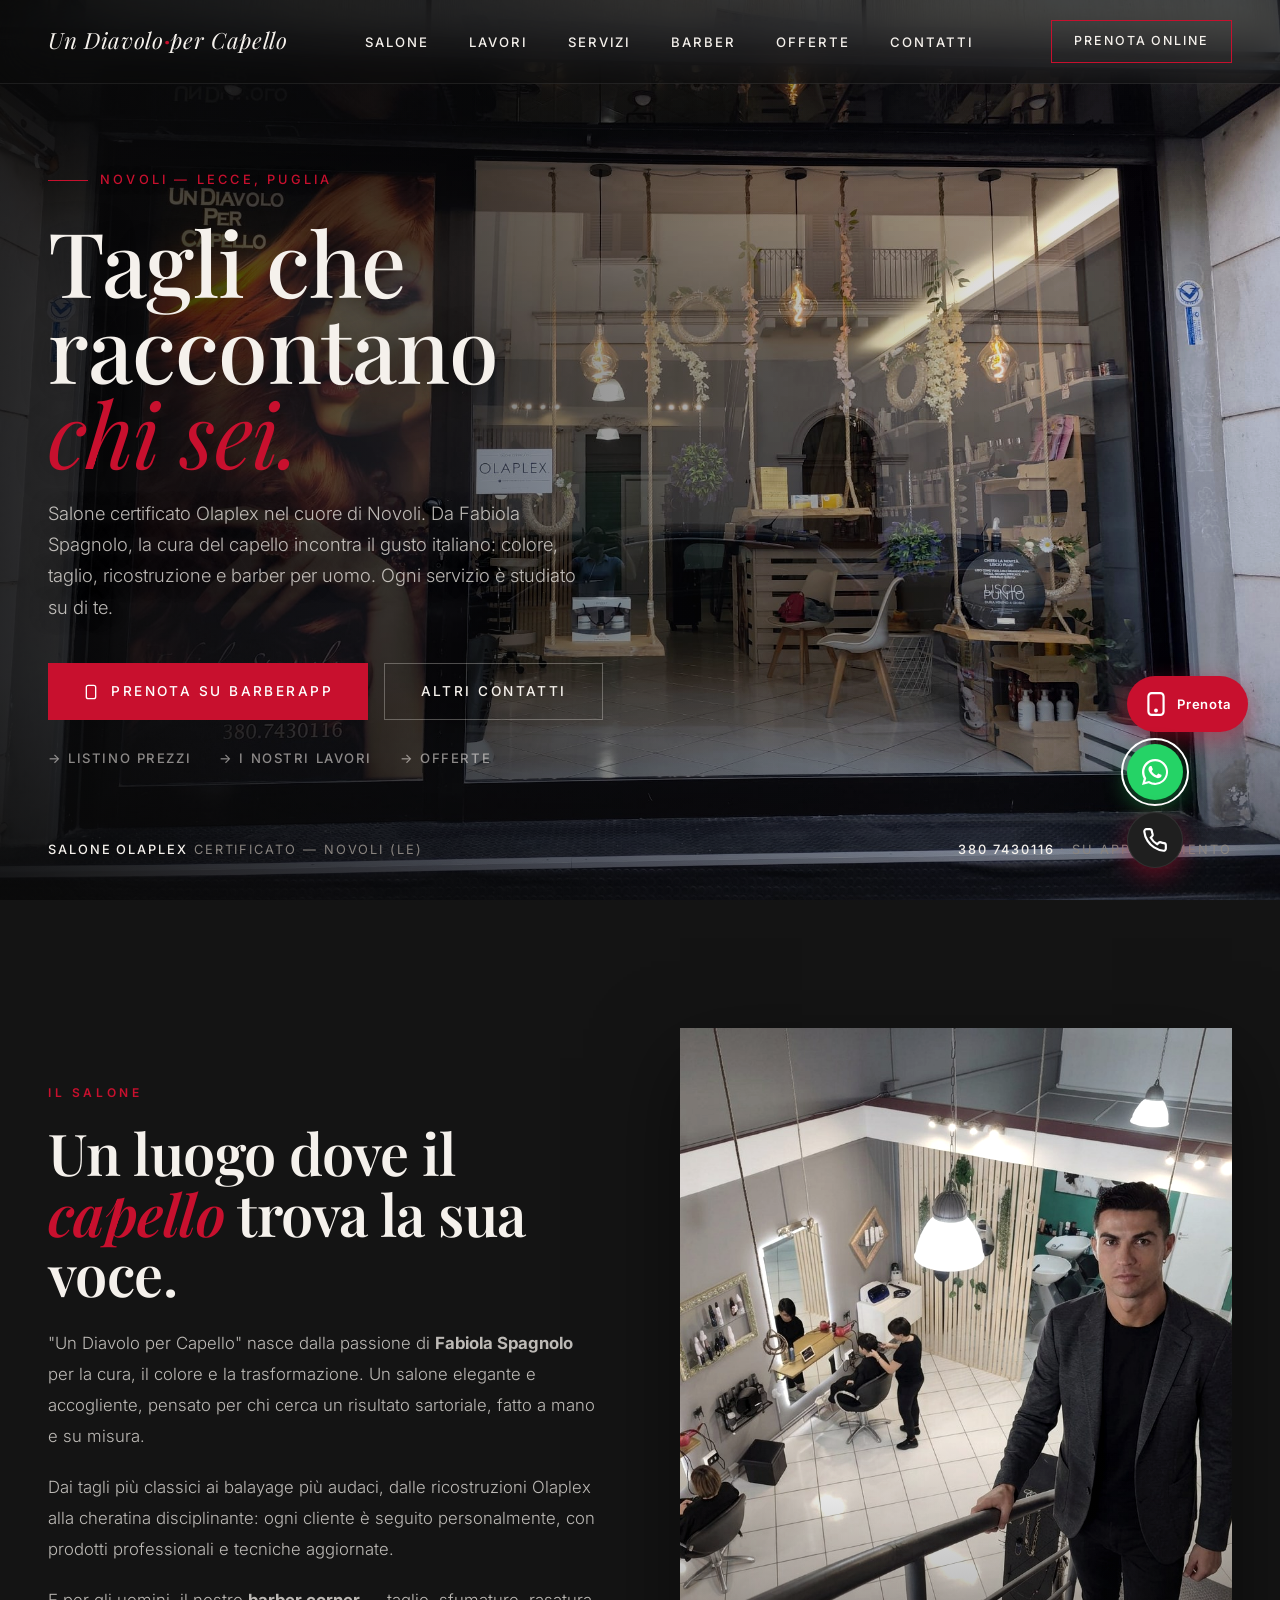
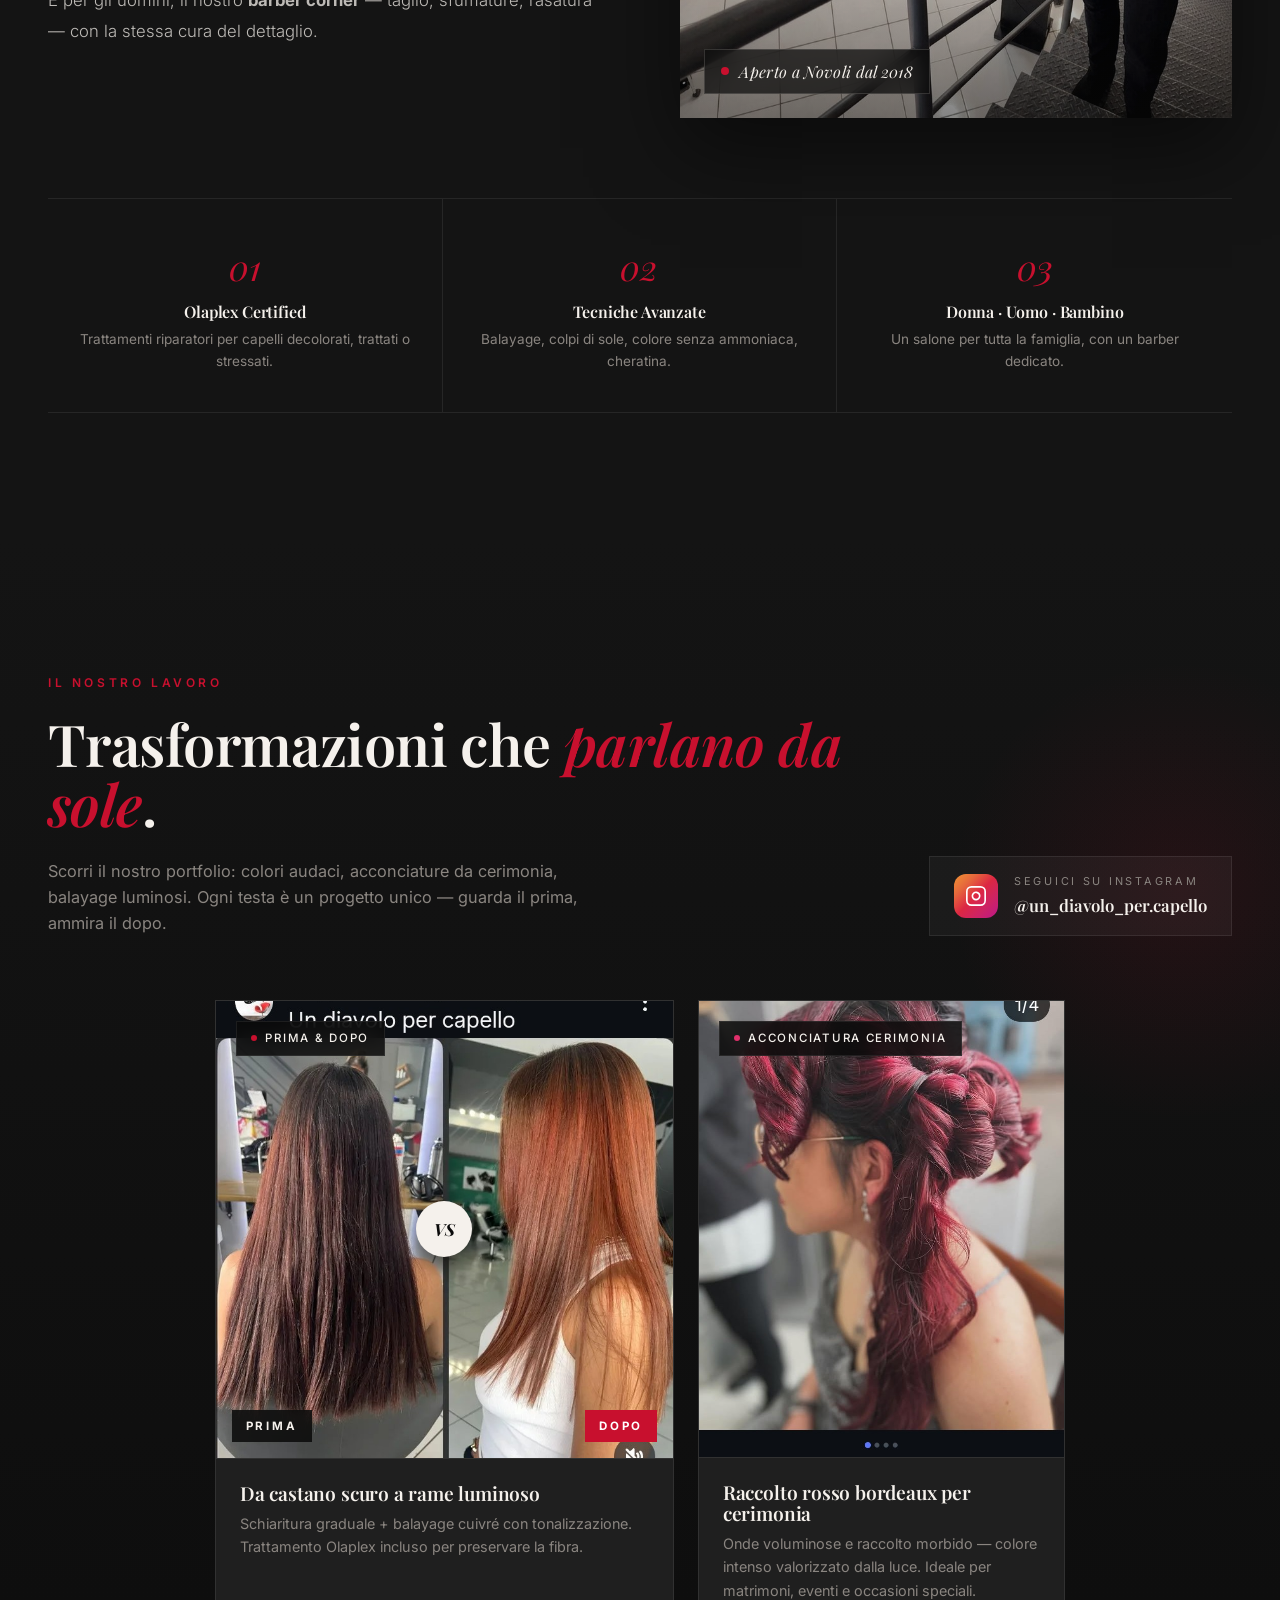
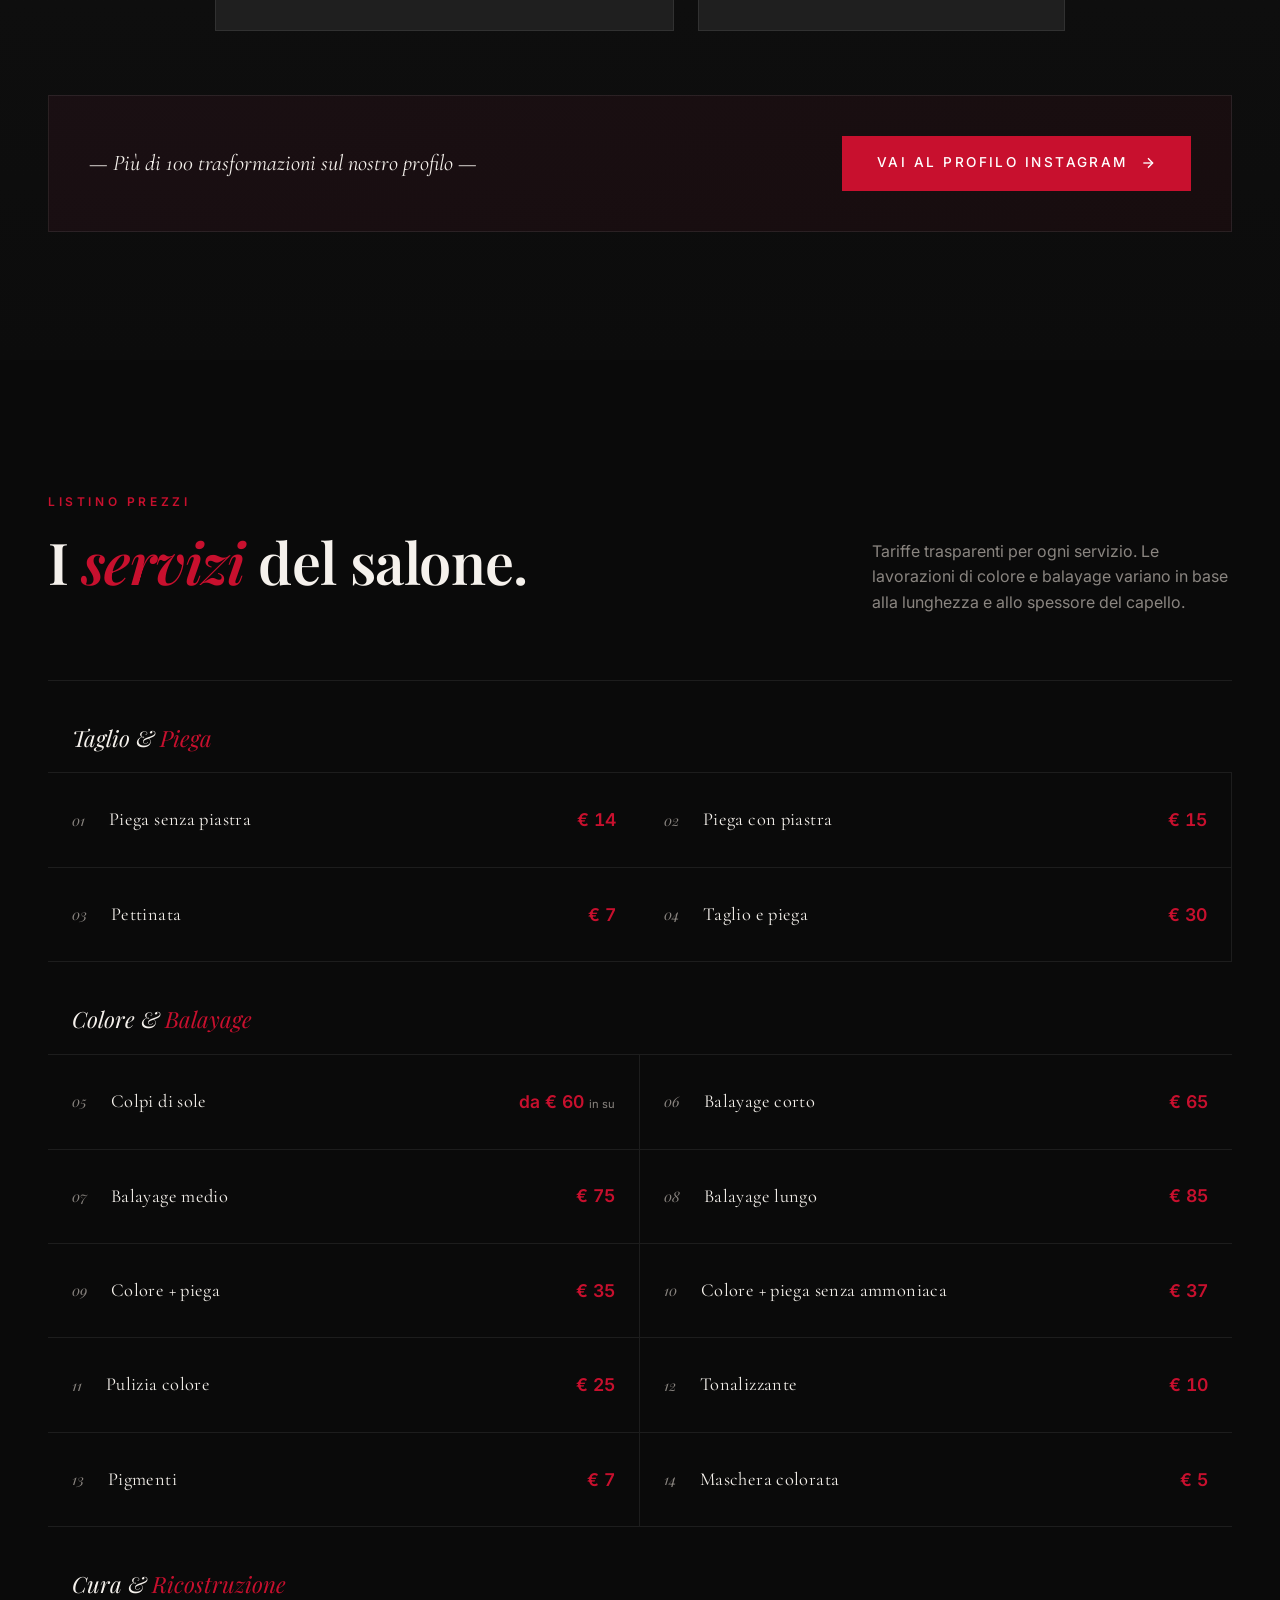
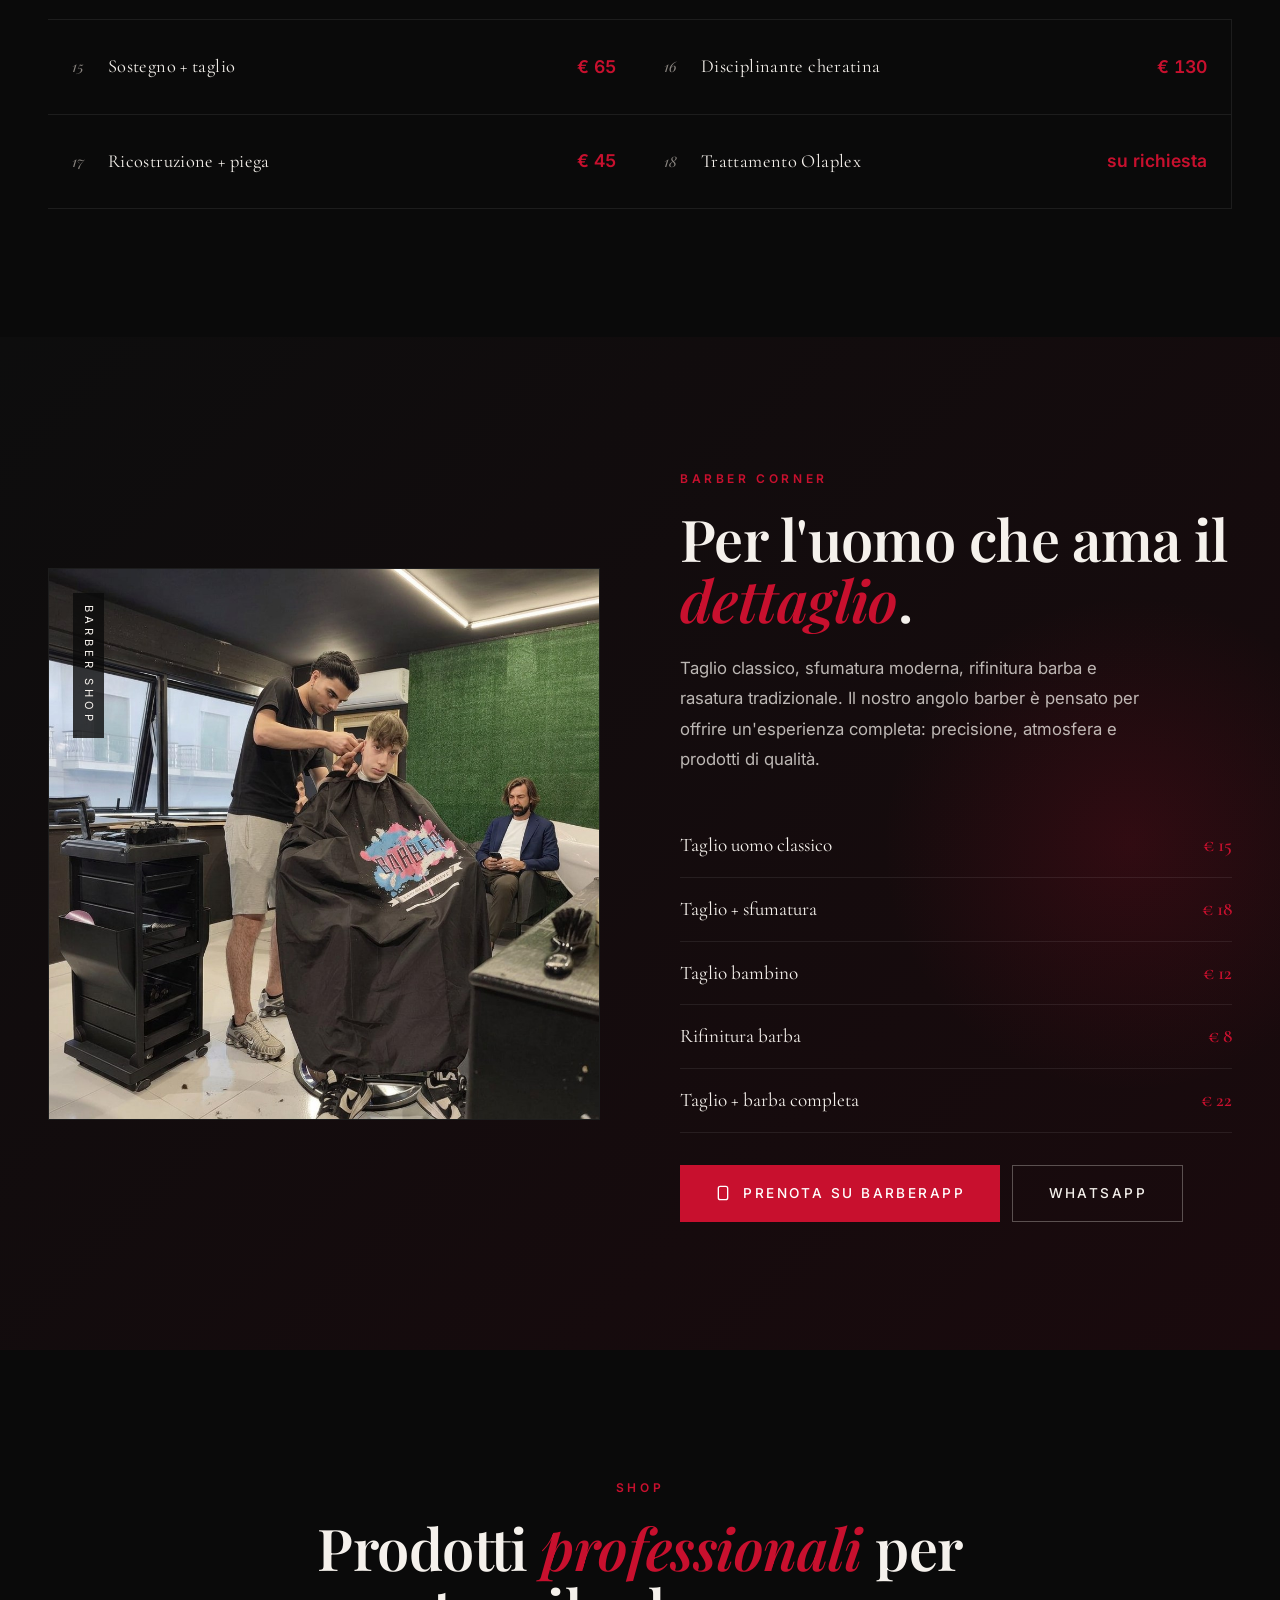
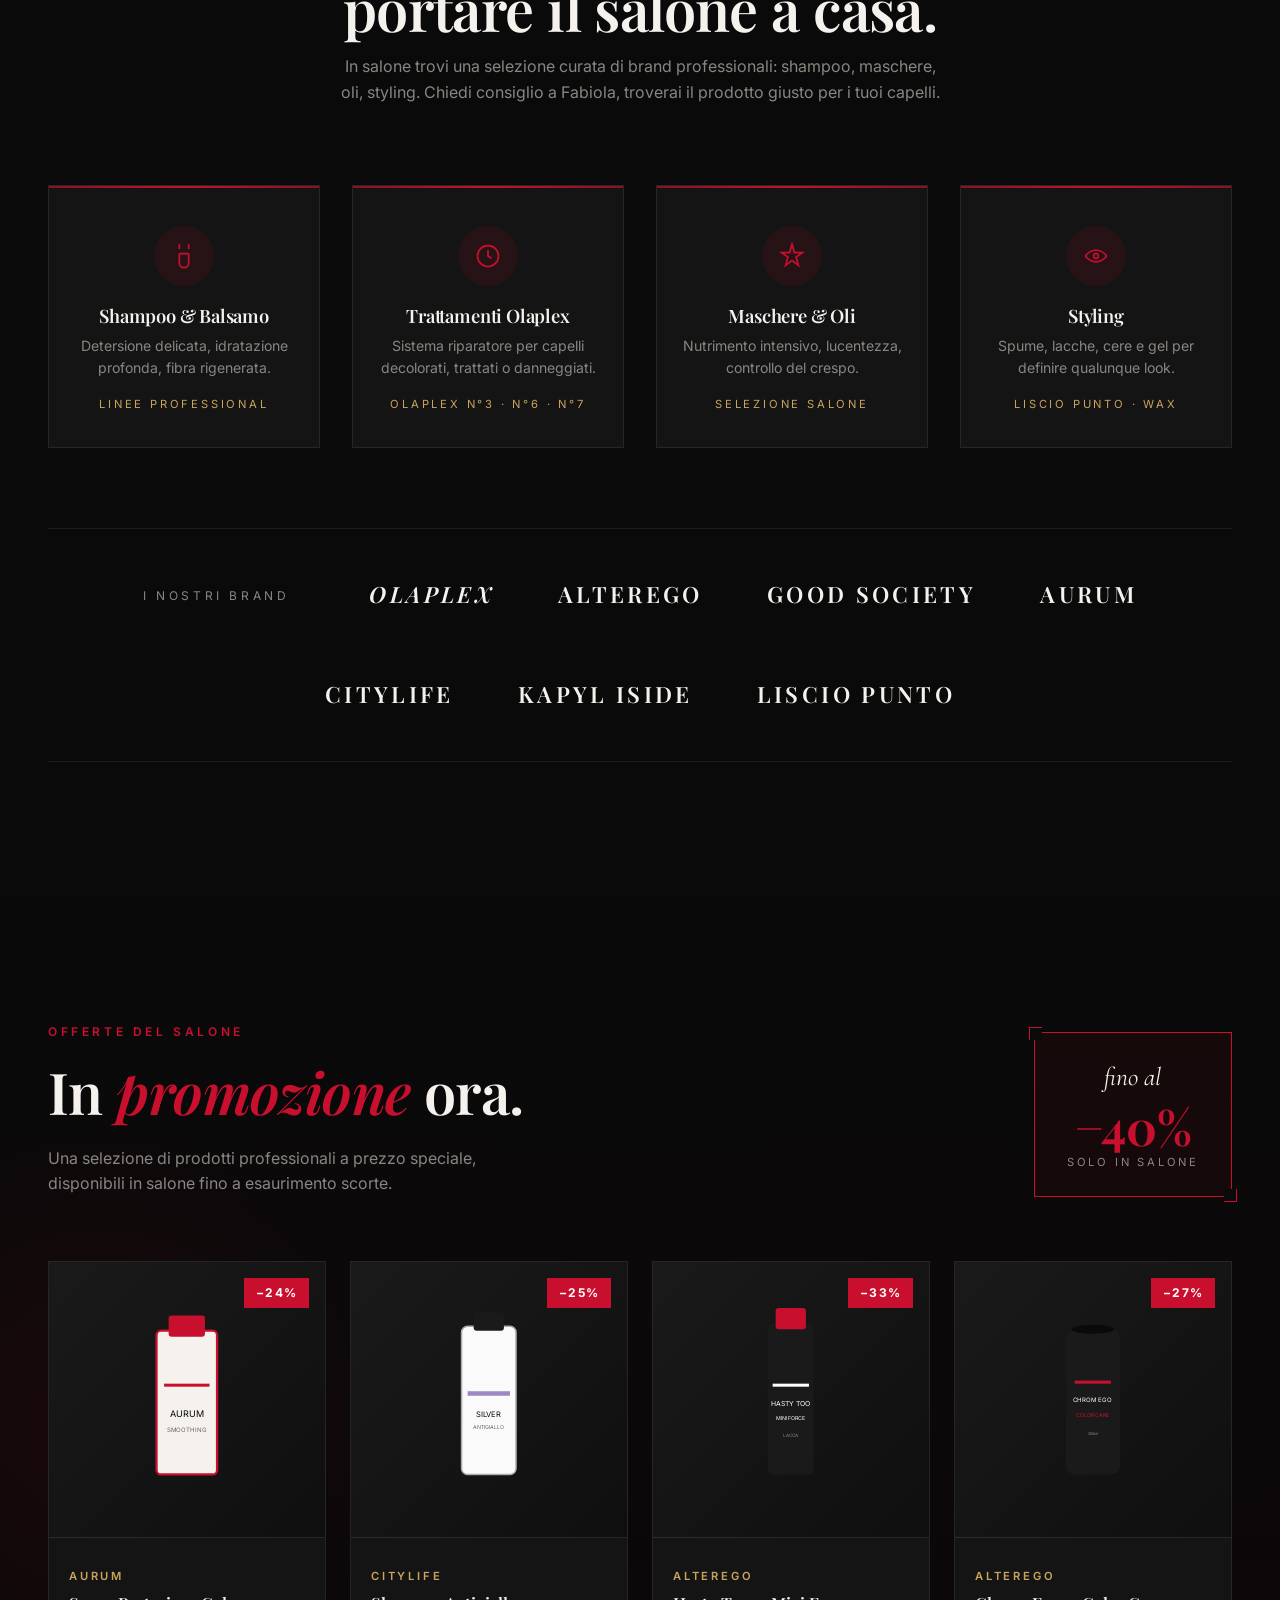
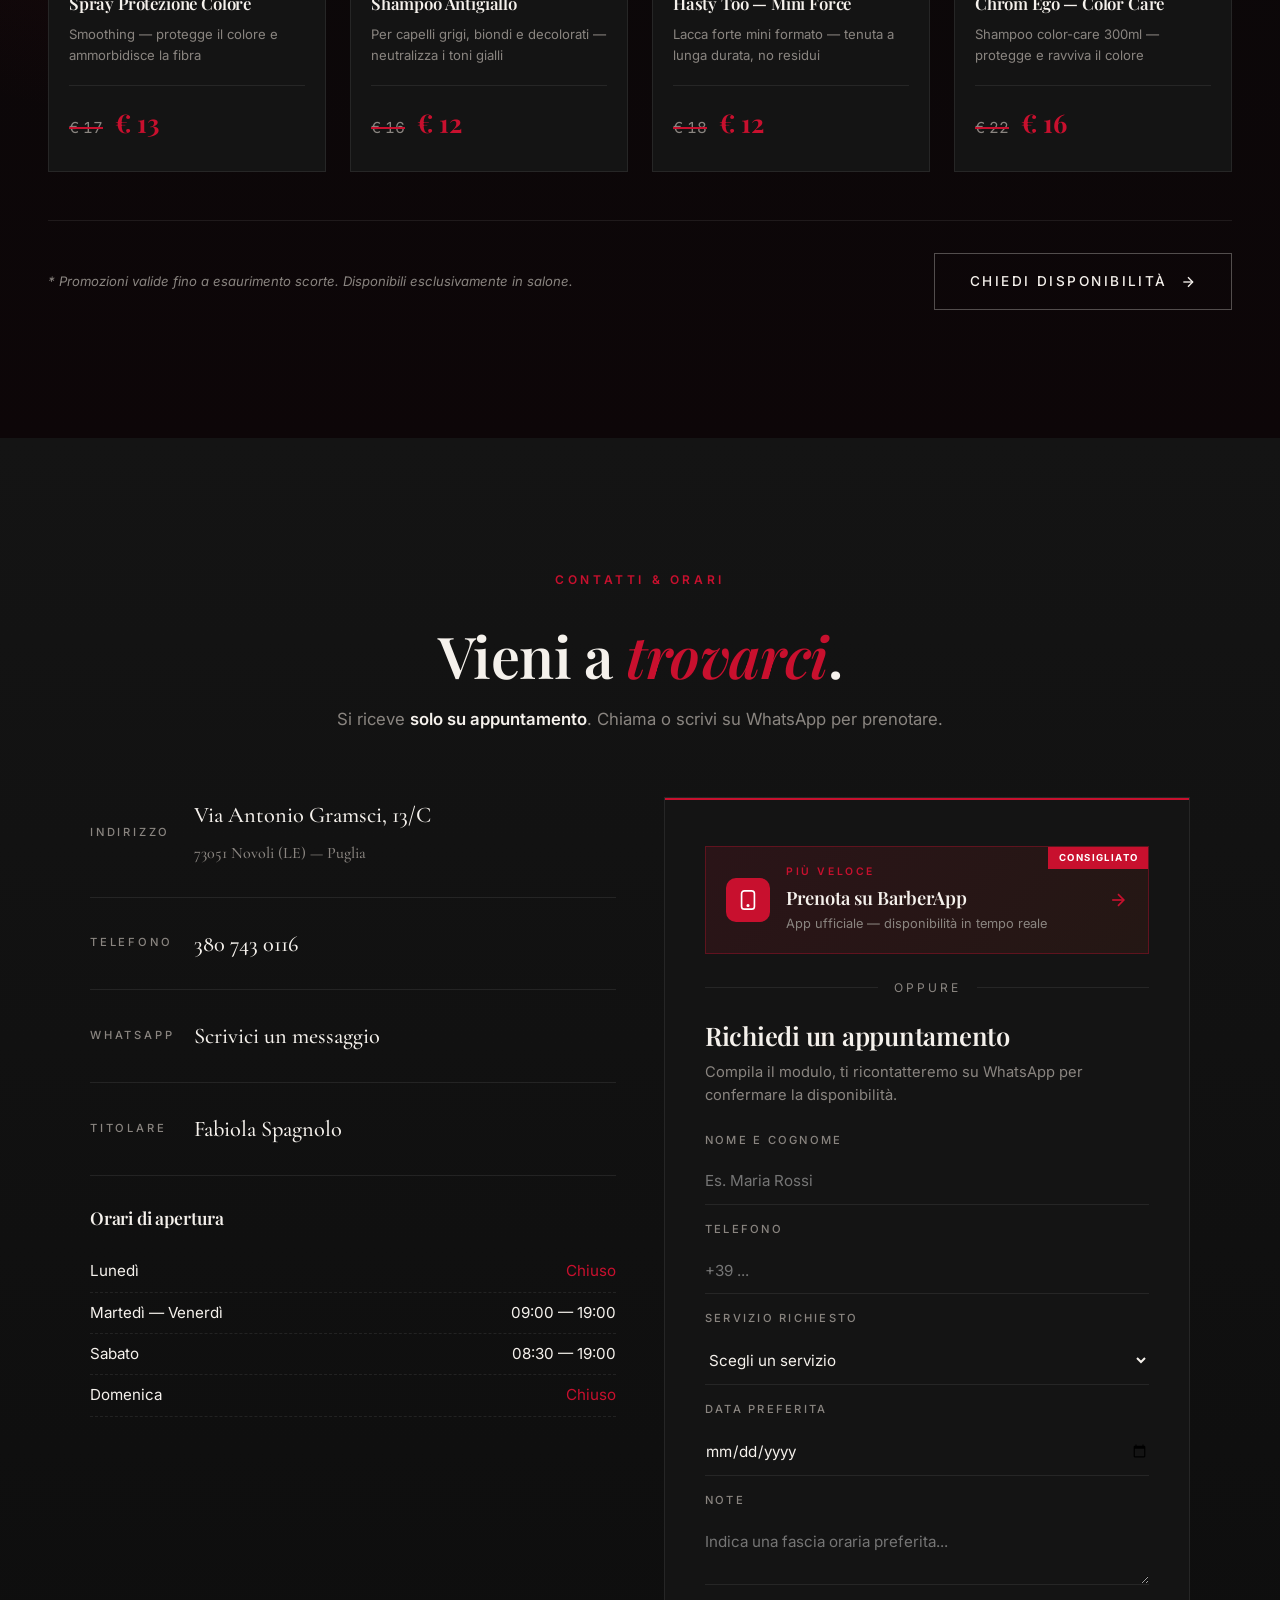
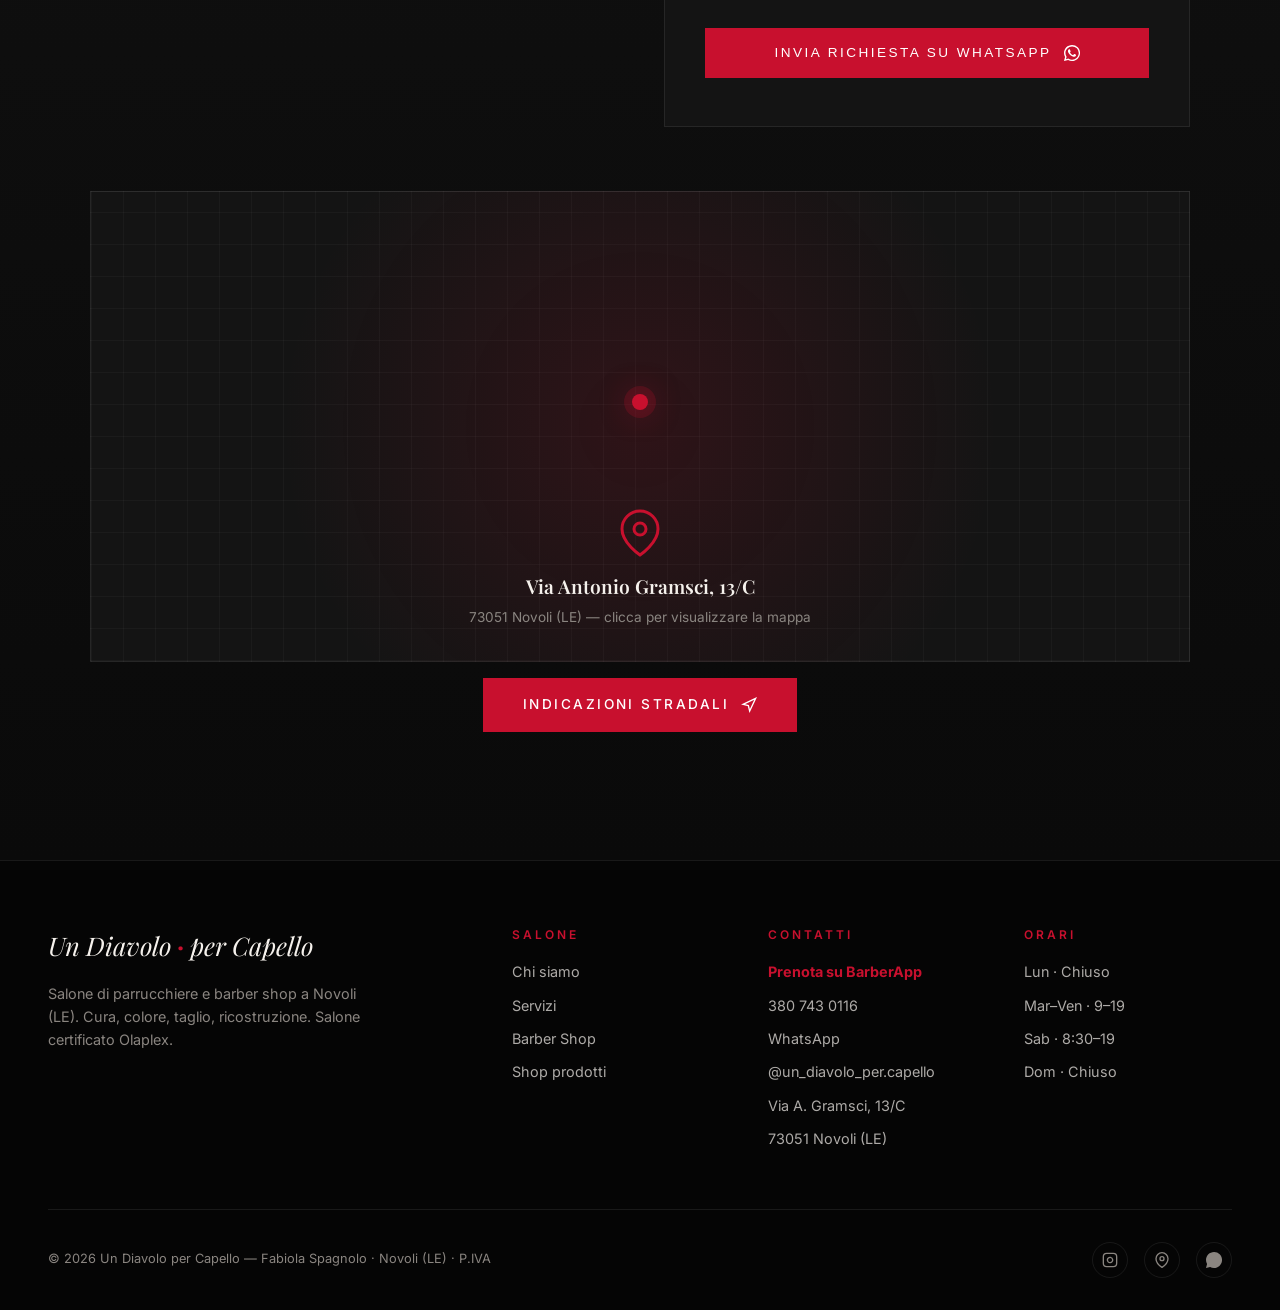
==== commit f0b88478: "Redesign contact section: centered header, balanced 2-col grid, full-width map + responsive tablet/m" ====
--- a/index.html
+++ b/index.html
@@ -502,10 +502,17 @@
     .ig-cta .serif { color: var(--bone); }
 
     /* === MAP === */
+    .map-row {
+      margin-top: 4rem; max-width: 1100px; margin-left: auto; margin-right: auto;
+      display: flex; flex-direction: column; gap: 1rem;
+    }
+    .map-cta {
+      align-self: center; padding: 1rem 2.5rem;
+    }
     .map-wrap {
-      margin-top: 1.5rem; aspect-ratio: 4/3;
+      aspect-ratio: 21/9;
       border: 1px solid var(--line); overflow: hidden;
-      transition: all .4s; position: relative;
+      transition: all .4s; position: relative; width: 100%;
       background:
         radial-gradient(circle at 50% 50%, rgba(200,16,46,0.15), transparent 60%),
         repeating-linear-gradient(0deg, rgba(255,255,255,0.03) 0px, rgba(255,255,255,0.03) 1px, transparent 1px, transparent 32px),
@@ -638,12 +645,28 @@
       background: linear-gradient(180deg, var(--ink) 0%, var(--black) 100%);
       position: relative;
     }
+    .contact-header {
+      text-align: center; max-width: 720px; margin: 0 auto 4rem;
+    }
+    .contact-header .eyebrow { display: inline-block; }
+    .contact-header .section-title { margin: 1rem auto 1.25rem; }
+    .contact-header p {
+      color: var(--muted); font-size: 1.05rem;
+    }
+    .contact-header p strong { color: var(--bone); font-weight: 600; }
+
     .contact-grid {
-      display: grid; grid-template-columns: 1.2fr 1fr; gap: 5rem;
-      align-items: start;
-    }
-    .contact-info { }
-    .contact-info .section-title { margin-bottom: 2rem; }
+      display: grid; grid-template-columns: 1fr 1fr; gap: 3rem;
+      align-items: stretch; max-width: 1100px; margin: 0 auto;
+    }
+    .contact-info {
+      display: flex; flex-direction: column;
+    }
+    .contact-info .info-block:first-child { padding-top: 0; }
+    .hours-title {
+      margin-top: 2rem; margin-bottom: .5rem; font-size: 1.1rem;
+      font-family: 'Playfair Display'; font-weight: 600;
+    }
     .info-block {
       padding: 1.75rem 0; border-bottom: 1px solid var(--line);
       display: grid; grid-template-columns: 80px 1fr; gap: 1.5rem;
@@ -815,7 +838,14 @@
     .reveal { opacity: 0; transform: translateY(30px); transition: all 1s ease; }
     .reveal.in { opacity: 1; transform: translateY(0); }
 
-    /* === RESPONSIVE === */
+    /* === RESPONSIVE: TABLETTE === */
+    @media (max-width: 1100px) {
+      .contact-grid { gap: 2rem; }
+      .map-wrap { aspect-ratio: 16/9; }
+      section { padding: 6rem 2rem; }
+    }
+
+    /* === RESPONSIVE: MOBILE === */
     @media (max-width: 980px) {
       nav.top { padding: 1rem 1.5rem; }
       nav.top.scrolled { padding: .8rem 1.5rem; }
@@ -827,8 +857,18 @@
       .hero-inner { grid-template-columns: 1fr; padding: 6rem 1.5rem 4rem; }
       .hero-meta { display: none; }
       .scroll-indicator { display: none; }
-      section { padding: 5rem 1.5rem; }
-      .story-grid, .barber-grid, .contact-grid { grid-template-columns: 1fr; gap: 3rem; }
+      section { padding: 4rem 1.25rem; }
+      .story-grid, .barber-grid, .contact-grid { grid-template-columns: 1fr; gap: 2.5rem; }
+      .contact-header { margin-bottom: 2.5rem; }
+      .booking-card { padding: 2rem 1.5rem; }
+      .map-row { margin-top: 2.5rem; }
+      .map-wrap { aspect-ratio: 4/3; }
+      .map-placeholder { padding: 1.5rem 1rem; }
+      .map-placeholder strong { font-size: 1rem; }
+      .map-placeholder span { font-size: .75rem; }
+      .map-cta { width: 100%; }
+      .info-block { grid-template-columns: 70px 1fr; gap: 1rem; padding: 1.25rem 0; }
+      .info-block .value { font-size: 1.15rem; }
       .pillars { grid-template-columns: 1fr; }
       .pillar { border-right: none; border-bottom: 1px solid var(--line); }
       .pillar:last-child { border-bottom: none; }
@@ -845,6 +885,15 @@
       .ba-divider { width: 44px; height: 44px; font-size: .9rem; }
       .footer-inner { grid-template-columns: 1fr; gap: 2rem; }
       .float-cta { bottom: 1rem; right: 1rem; }
+    }
+
+    /* === RESPONSIVE: PETIT MOBILE === */
+    @media (max-width: 480px) {
+      .products-grid, .promo-grid { grid-template-columns: 1fr; }
+      .info-block { grid-template-columns: 1fr; gap: .35rem; }
+      .info-block .label { padding-bottom: .15rem; }
+      .barberapp-cta { padding: .9rem 1rem; }
+      .barberapp-cta .ba-info strong { font-size: 1rem; }
     }
   </style>
 </head>
@@ -1237,12 +1286,14 @@
   <!-- CONTACT -->
   <section class="contact" id="contact">
     <div class="container">
+      <div class="contact-header reveal">
+        <div class="eyebrow">Contatti &amp; Orari</div>
+        <h2 class="section-title">Vieni a <em>trovarci</em>.</h2>
+        <p>Si riceve <strong>solo su appuntamento</strong>. Chiama o scrivi su WhatsApp per prenotare.</p>
+      </div>
+
       <div class="contact-grid">
         <div class="contact-info reveal">
-          <div class="eyebrow">Contatti &amp; Orari</div>
-          <h2 class="section-title">Vieni a <em>trovarci</em>.</h2>
-          <p style="color: var(--muted); margin-bottom: 1rem;">Si riceve <strong style="color: var(--bone);">solo su appuntamento</strong>. Chiama o scrivi su WhatsApp per prenotare.</p>
-
           <div class="info-block">
             <span class="label">Indirizzo</span>
             <a class="value" href="https://www.google.com/maps/search/?api=1&query=Via+Antonio+Gramsci+13%2FC+73051+Novoli+LE" target="_blank" rel="noopener">Via Antonio Gramsci, 13/C<br/><span style="font-size: 1rem; color: var(--muted);">73051 Novoli (LE) — Puglia</span></a>
@@ -1260,25 +1311,13 @@
             <span class="value">Fabiola Spagnolo</span>
           </div>
 
-          <h4 style="margin-top: 2.5rem; margin-bottom: .5rem; font-size: 1.1rem;">Orari di apertura</h4>
+          <h4 class="hours-title">Orari di apertura</h4>
           <ul class="hours-list">
             <li><span>Lunedì</span><span class="closed-day" style="color: var(--diavolo);">Chiuso</span></li>
             <li><span>Martedì — Venerdì</span><span>09:00 — 19:00</span></li>
             <li><span>Sabato</span><span>08:30 — 19:00</span></li>
             <li><span>Domenica</span><span class="closed-day" style="color: var(--diavolo);">Chiuso</span></li>
           </ul>
-
-          <div class="map-wrap" style="margin-top: 2rem;" id="mapWrap">
-            <a href="https://www.google.com/maps/search/?api=1&query=Via+Antonio+Gramsci+13%2FC+73051+Novoli+LE" target="_blank" rel="noopener" class="map-placeholder" id="mapTrigger">
-              <svg viewBox="0 0 24 24" fill="none" stroke="currentColor" stroke-width="1.5" width="48" height="48"><path d="M21 10c0 7-9 13-9 13s-9-6-9-13a9 9 0 0 1 18 0z"/><circle cx="12" cy="10" r="3"/></svg>
-              <strong>Via Antonio Gramsci, 13/C</strong>
-              <span>73051 Novoli (LE) — clicca per la mappa</span>
-            </a>
-          </div>
-          <a href="https://www.google.com/maps/dir/?api=1&destination=Via+Antonio+Gramsci+13%2FC+73051+Novoli+LE" target="_blank" rel="noopener" class="btn btn-ghost" style="margin-top: 1rem; width: 100%; justify-content: center;">
-            Indicazioni stradali
-            <svg viewBox="0 0 24 24" fill="none" stroke="currentColor" stroke-width="2"><polygon points="3 11 22 2 13 21 11 13 3 11"/></svg>
-          </a>
         </div>
 
         <div class="booking-card reveal">
@@ -1334,6 +1373,20 @@
           </form>
         </div>
       </div>
+
+      <div class="map-row reveal">
+        <div class="map-wrap" id="mapWrap">
+          <a href="https://www.google.com/maps/search/?api=1&query=Via+Antonio+Gramsci+13%2FC+73051+Novoli+LE" target="_blank" rel="noopener" class="map-placeholder" id="mapTrigger">
+            <svg viewBox="0 0 24 24" fill="none" stroke="currentColor" stroke-width="1.5" width="48" height="48"><path d="M21 10c0 7-9 13-9 13s-9-6-9-13a9 9 0 0 1 18 0z"/><circle cx="12" cy="10" r="3"/></svg>
+            <strong>Via Antonio Gramsci, 13/C</strong>
+            <span>73051 Novoli (LE) — clicca per visualizzare la mappa</span>
+          </a>
+        </div>
+        <a href="https://www.google.com/maps/dir/?api=1&destination=Via+Antonio+Gramsci+13%2FC+73051+Novoli+LE" target="_blank" rel="noopener" class="btn btn-primary map-cta">
+          Indicazioni stradali
+          <svg viewBox="0 0 24 24" fill="none" stroke="currentColor" stroke-width="2"><polygon points="3 11 22 2 13 21 11 13 3 11"/></svg>
+        </a>
+      </div>
     </div>
   </section>
 
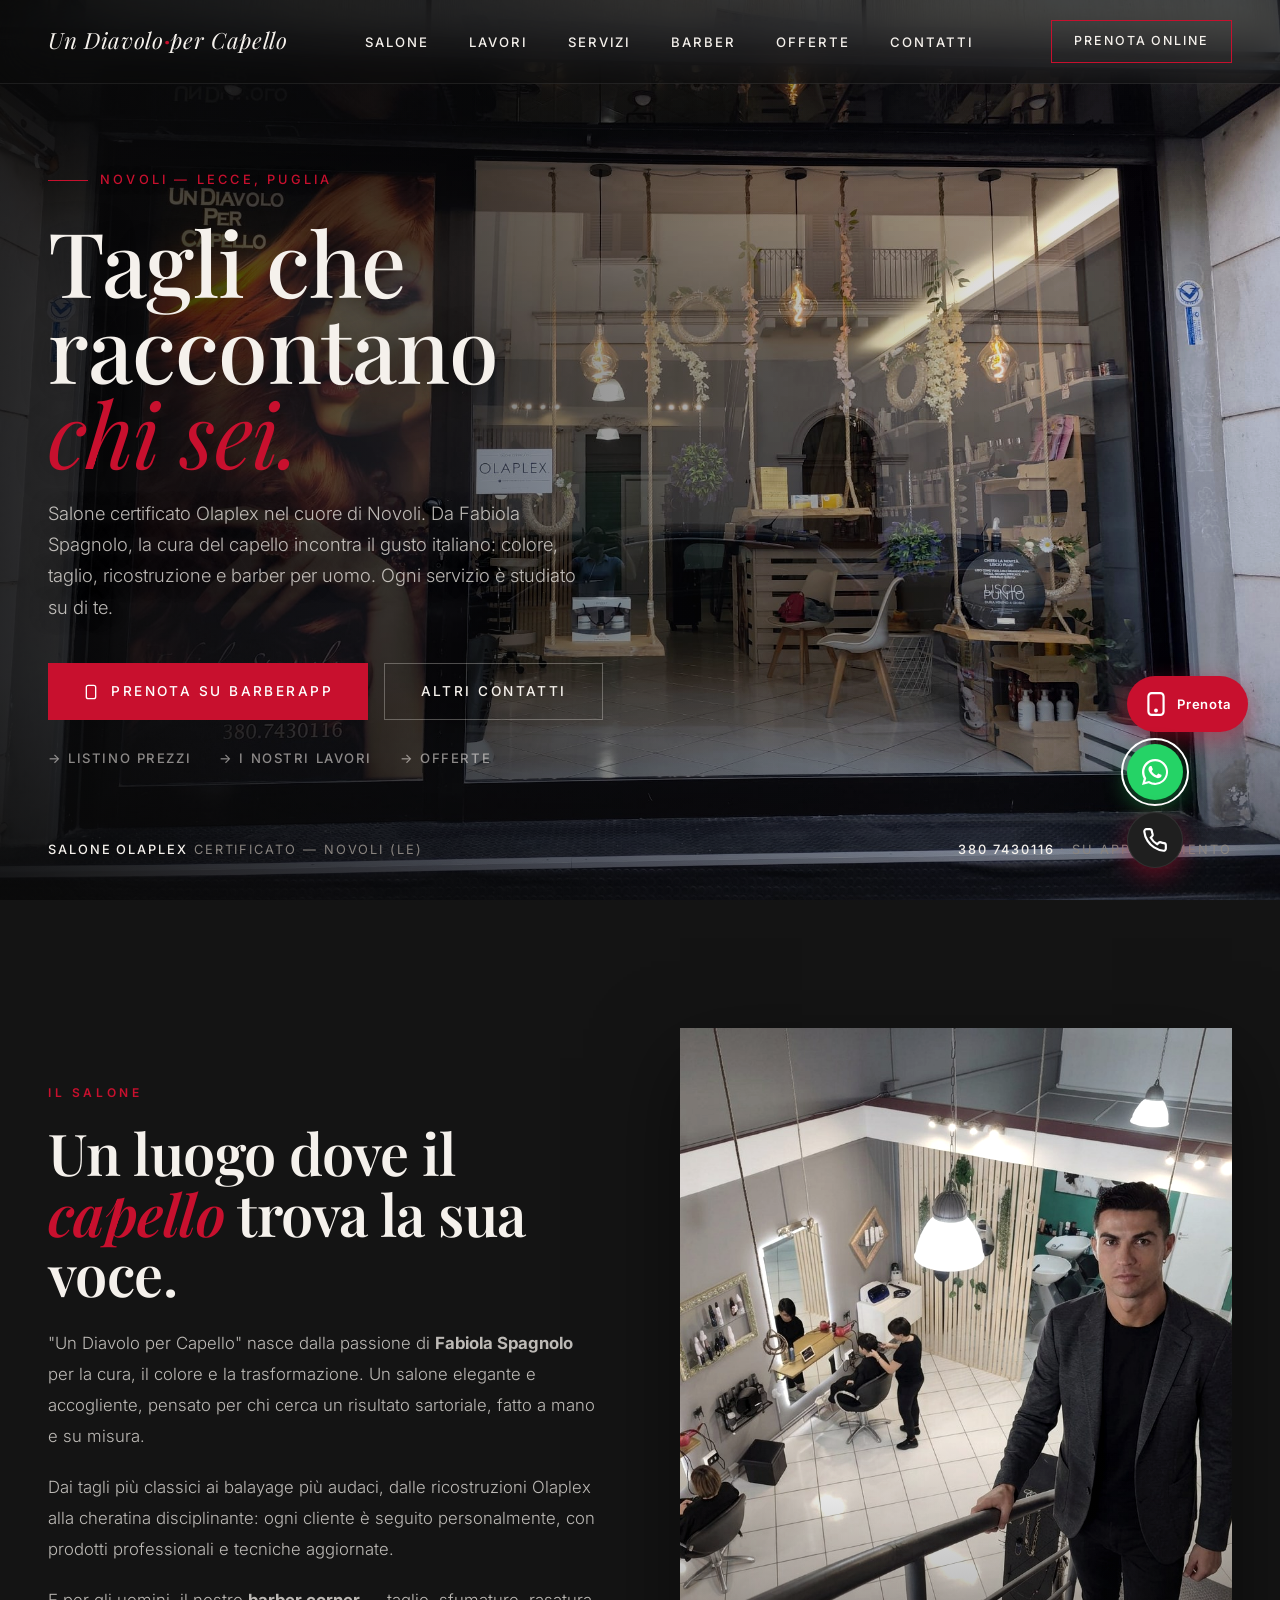
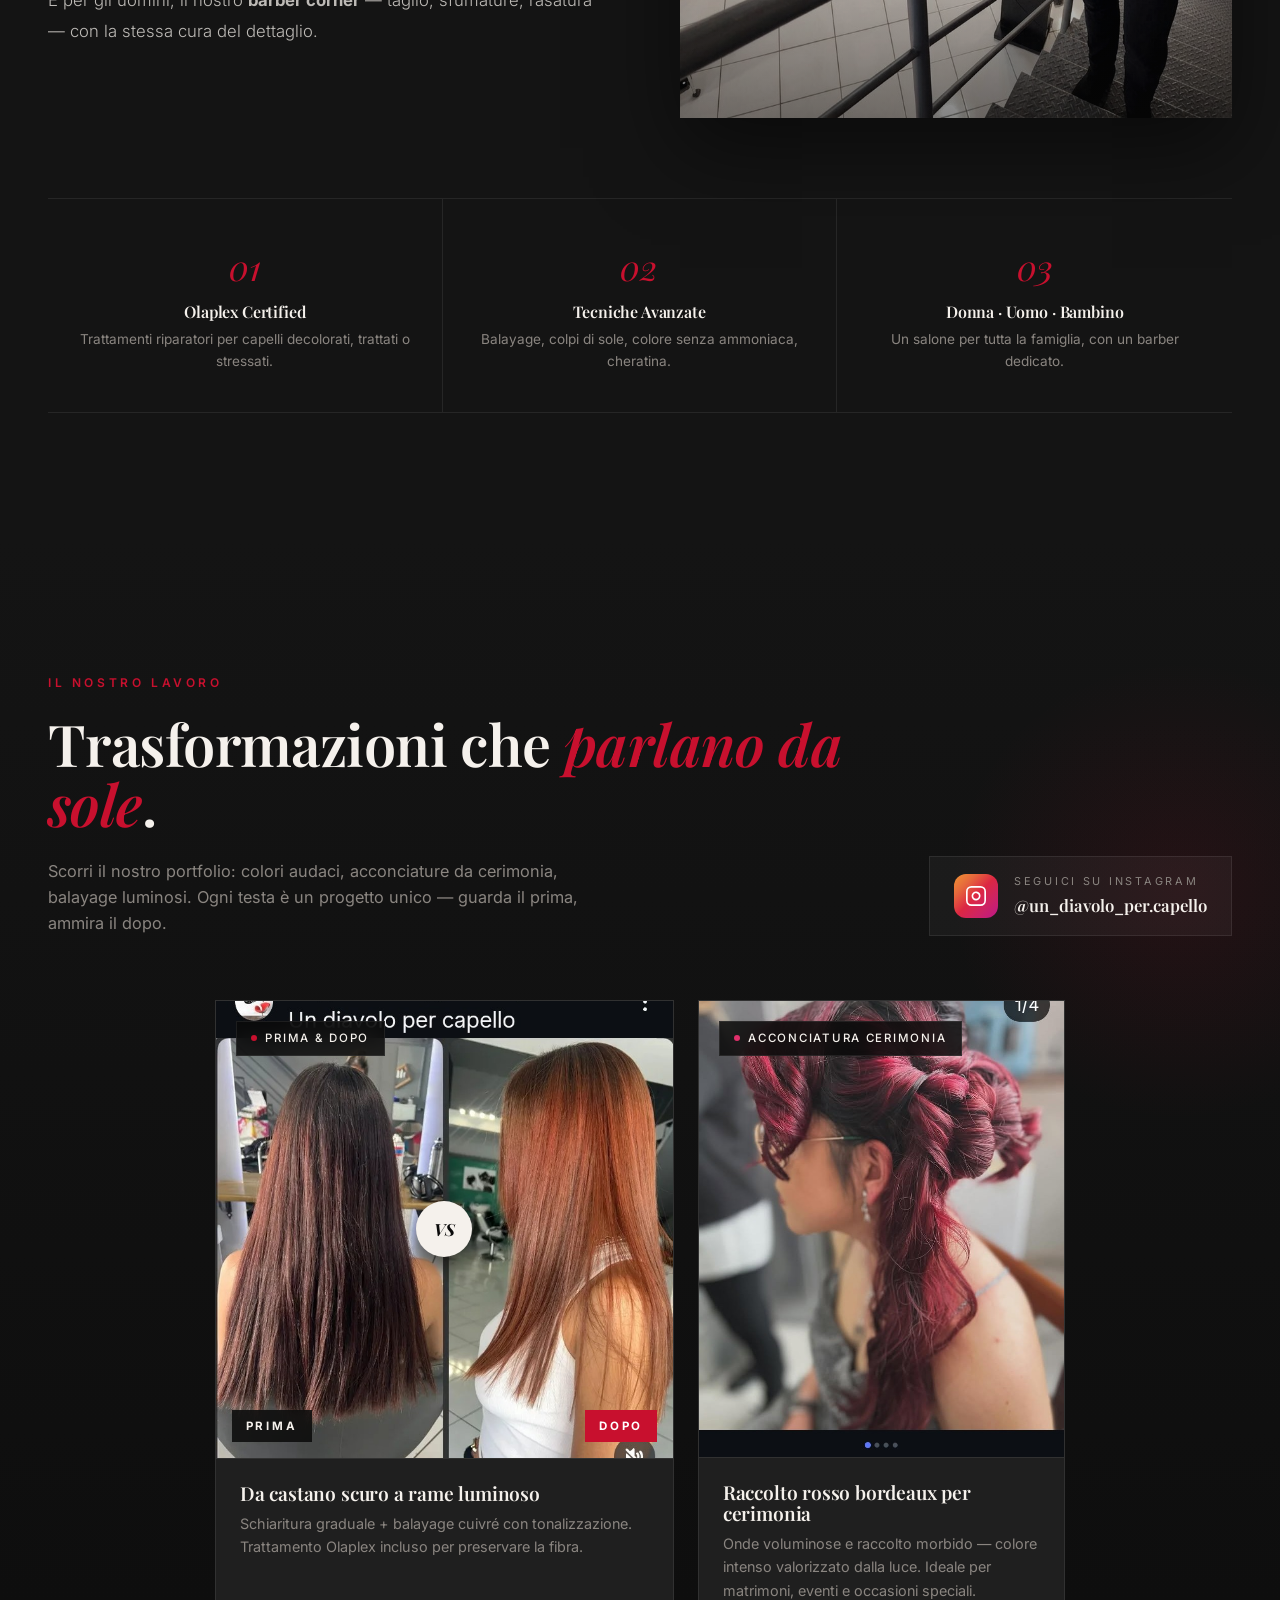
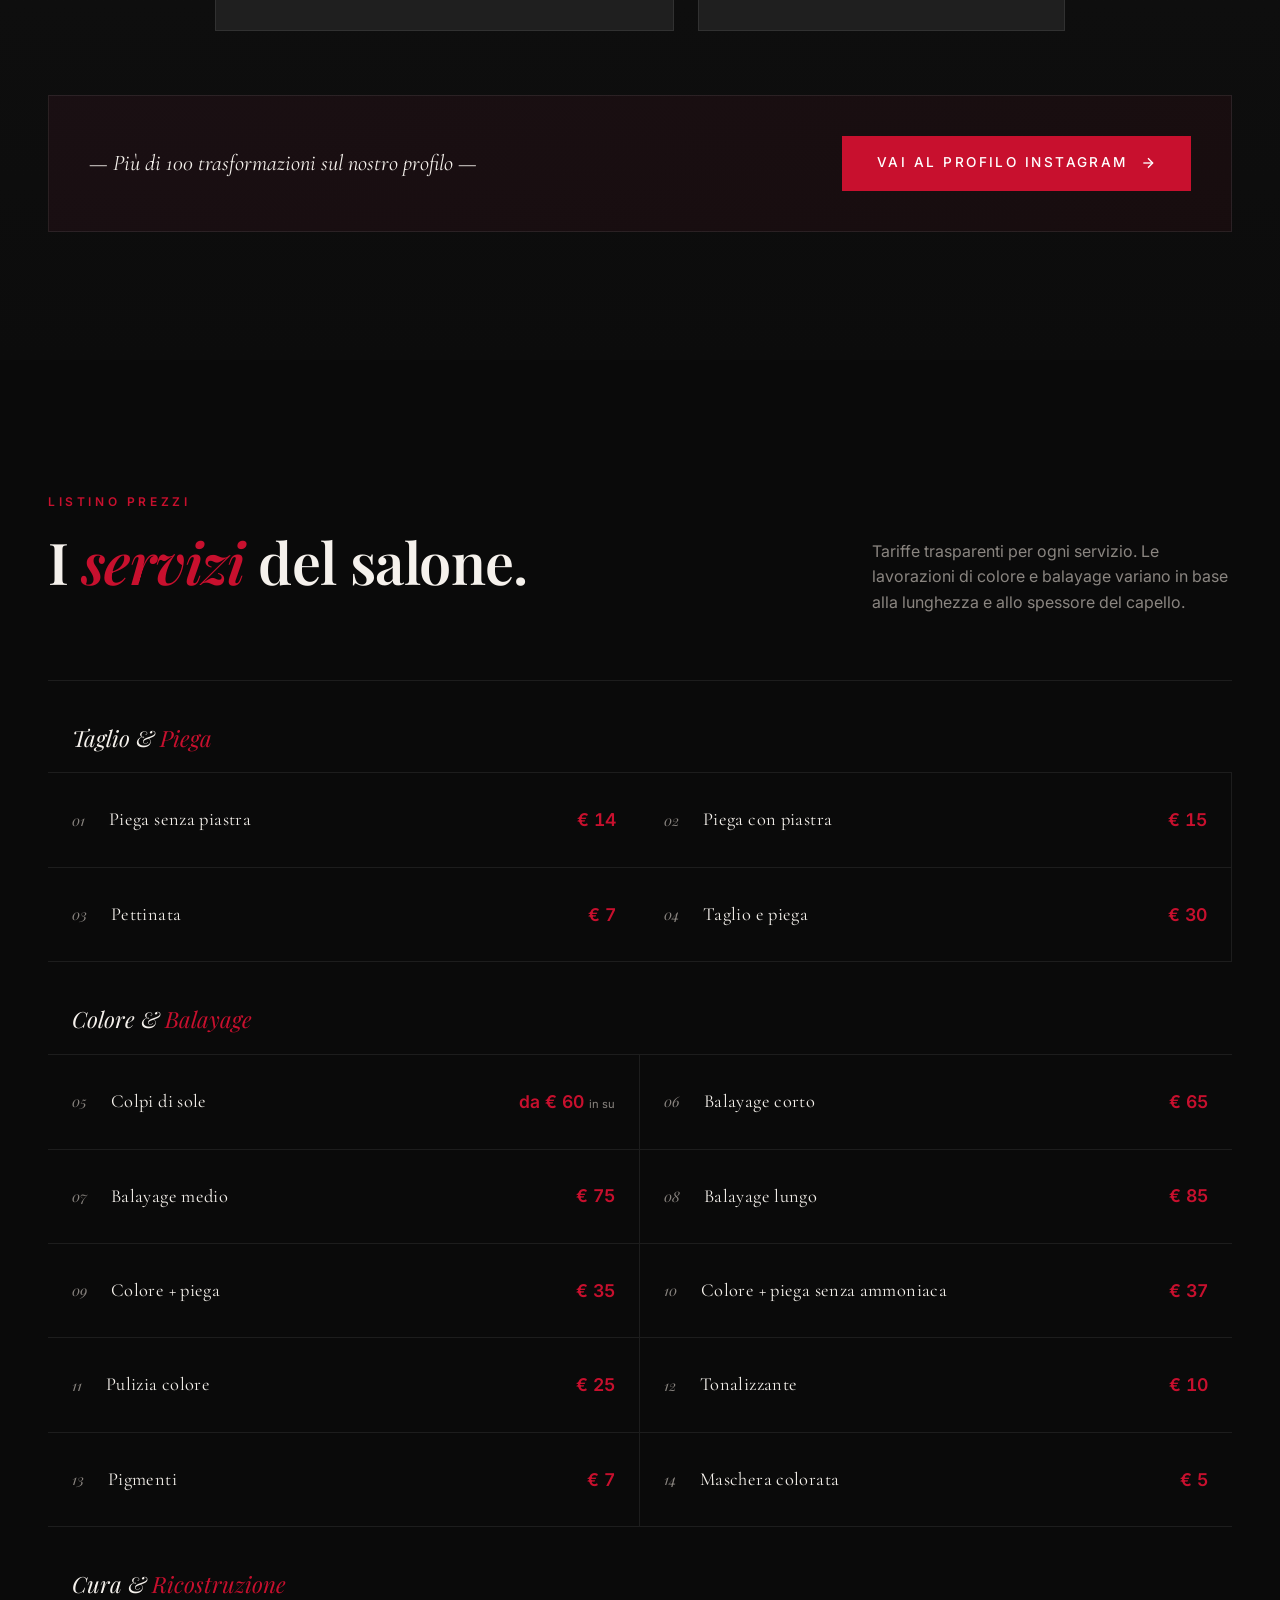
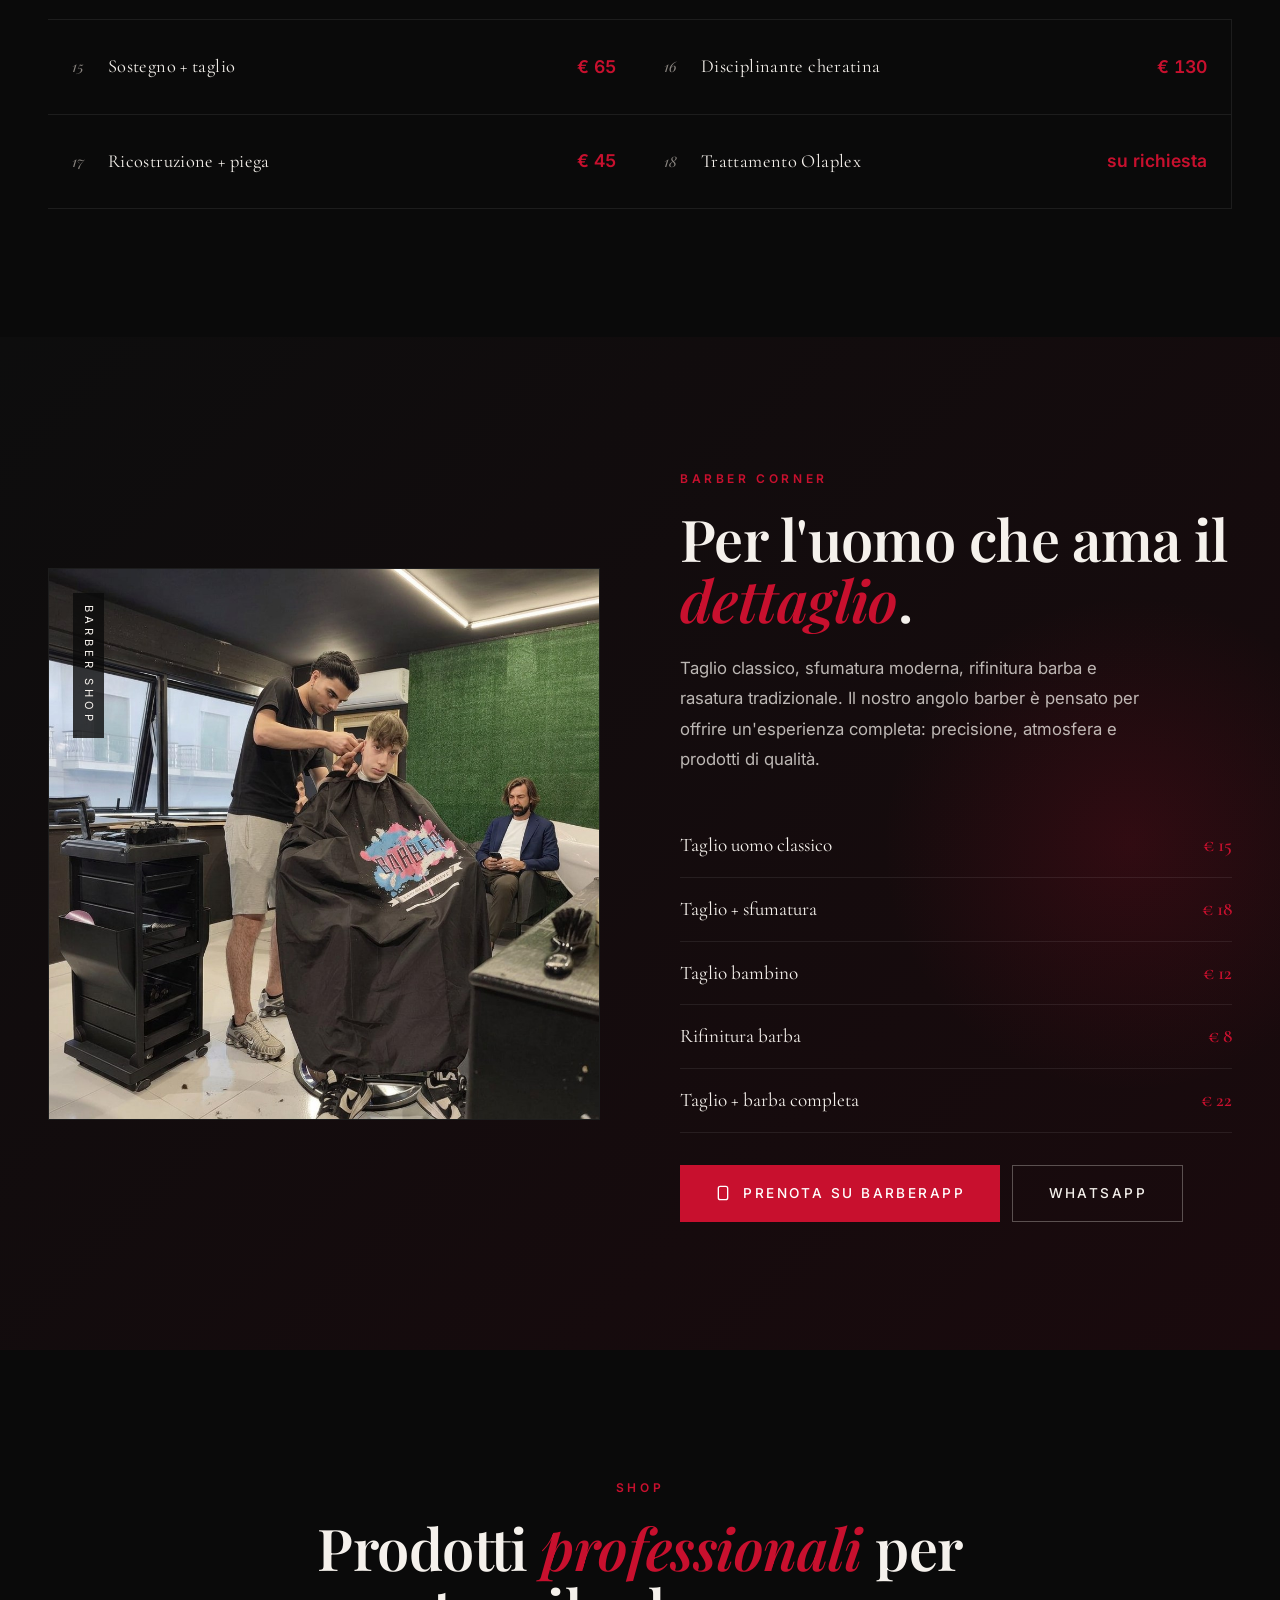
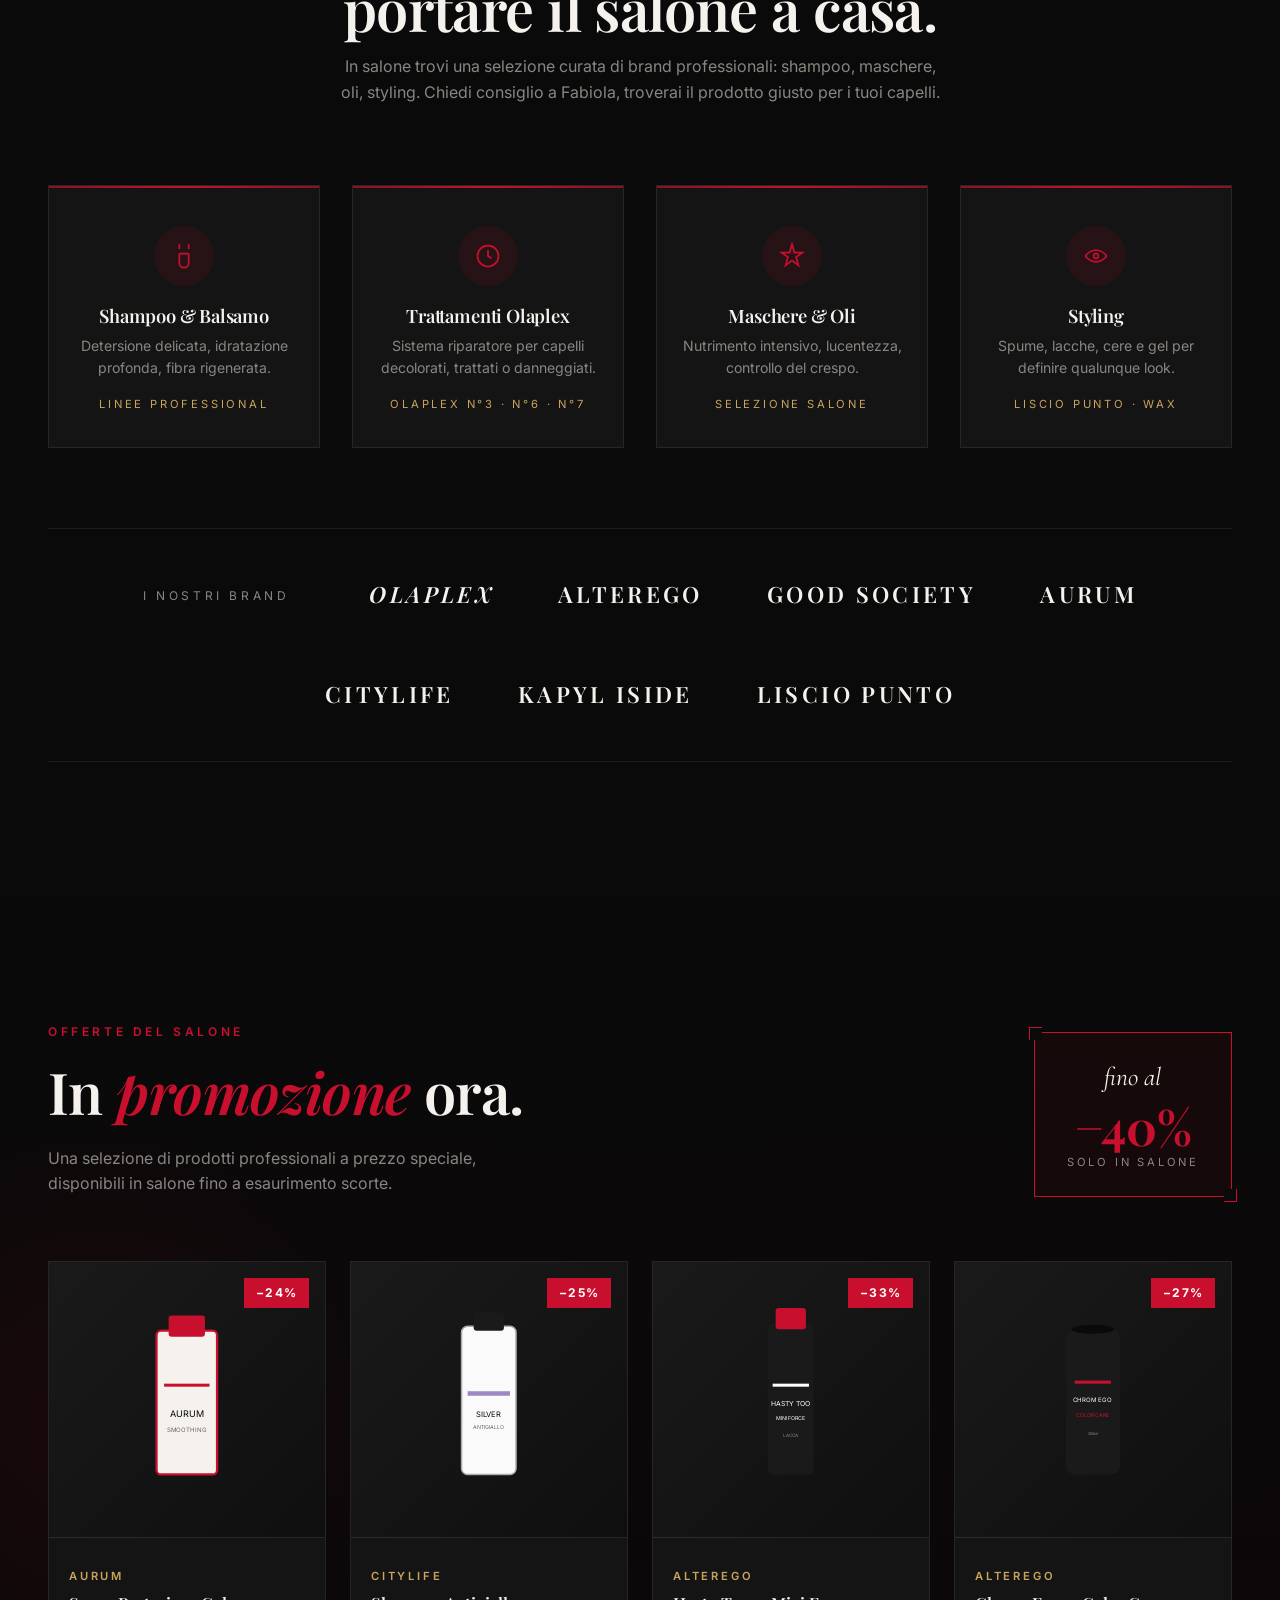
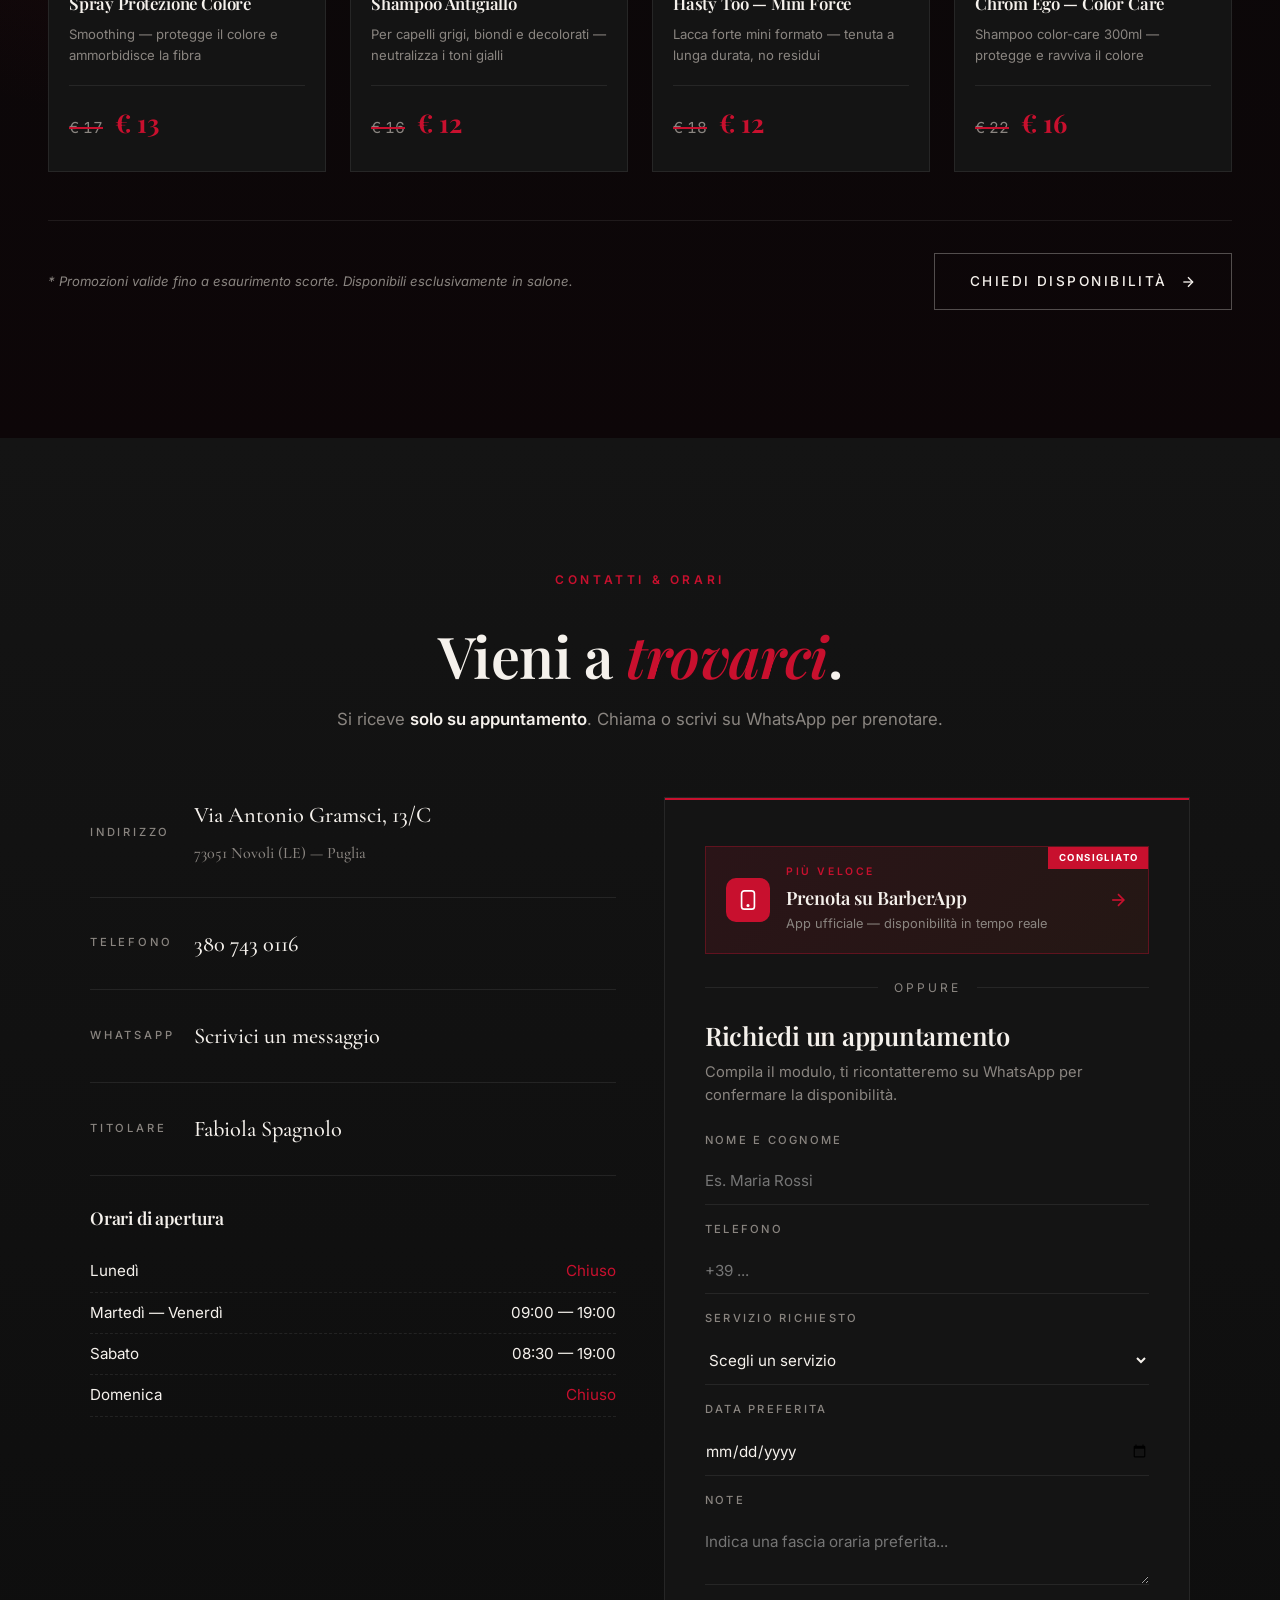
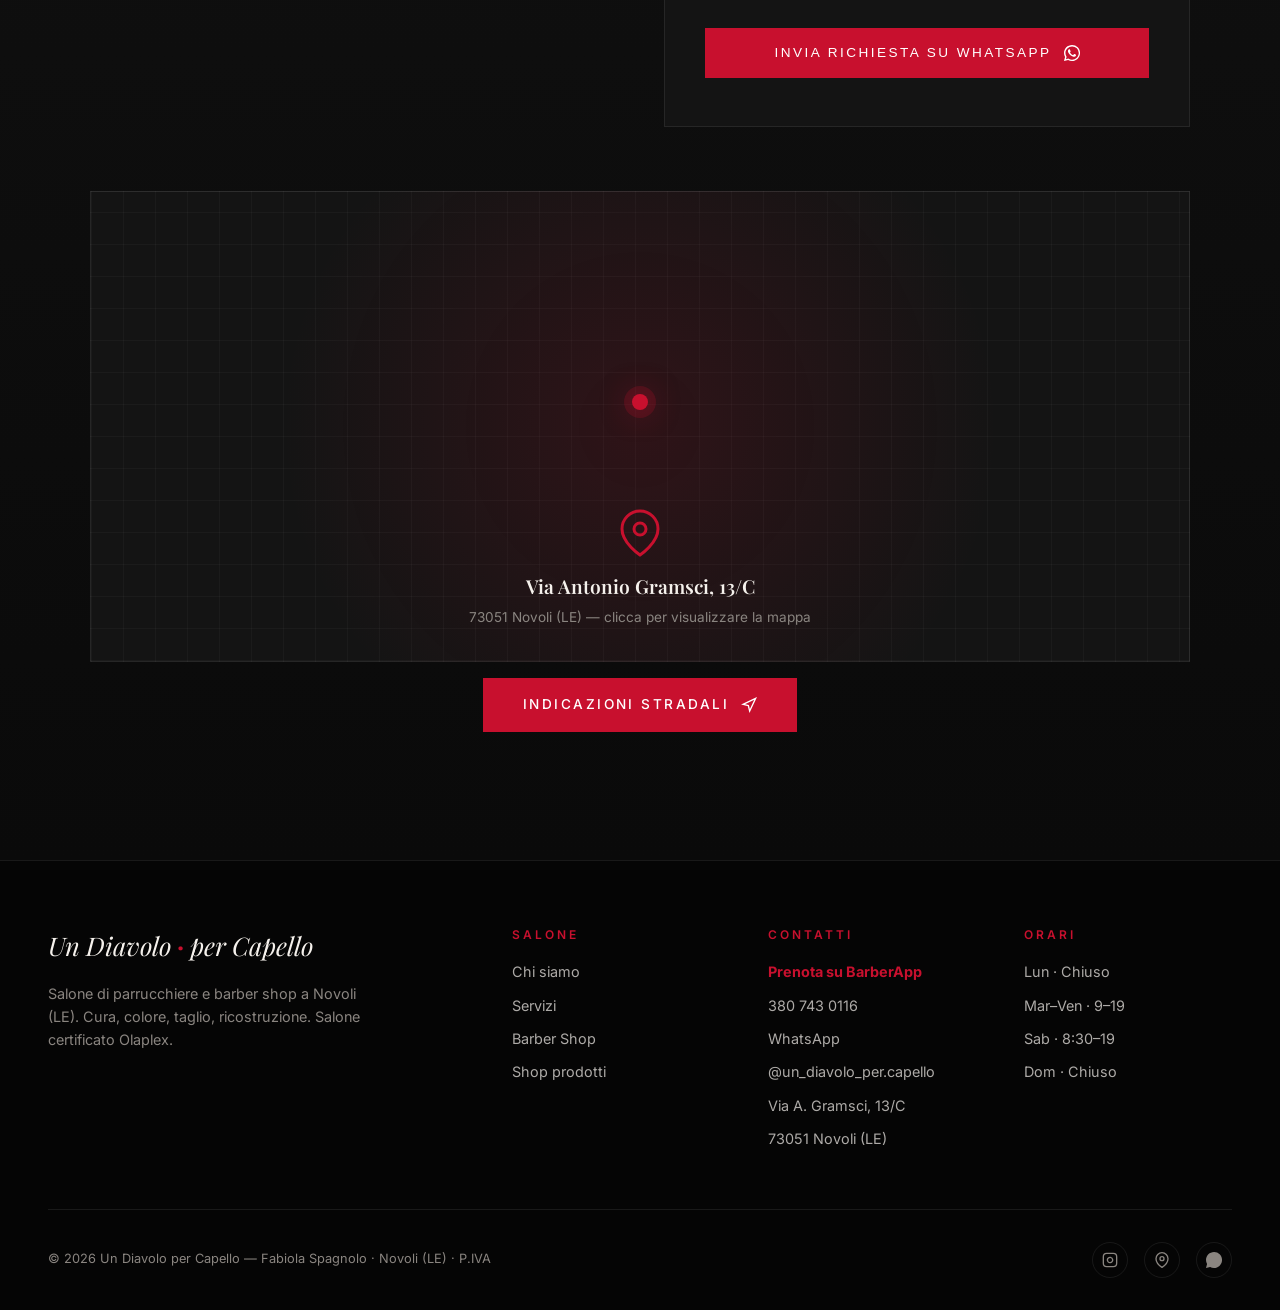
==== commit 90d62f8e: "Remove 'Aperto a Novoli dal 2018' badge from story image" ====
--- a/index.html
+++ b/index.html
@@ -955,10 +955,6 @@
         </div>
         <div class="story-image reveal">
           <img src="images/ronaldo.jpg" alt="Un Diavolo per Capello — il salone visto dall'alto" loading="lazy"/>
-          <div class="badge">
-            <span class="dot"></span>
-            <span class="txt">Aperto a Novoli dal 2018</span>
-          </div>
         </div>
       </div>
       <div class="pillars">
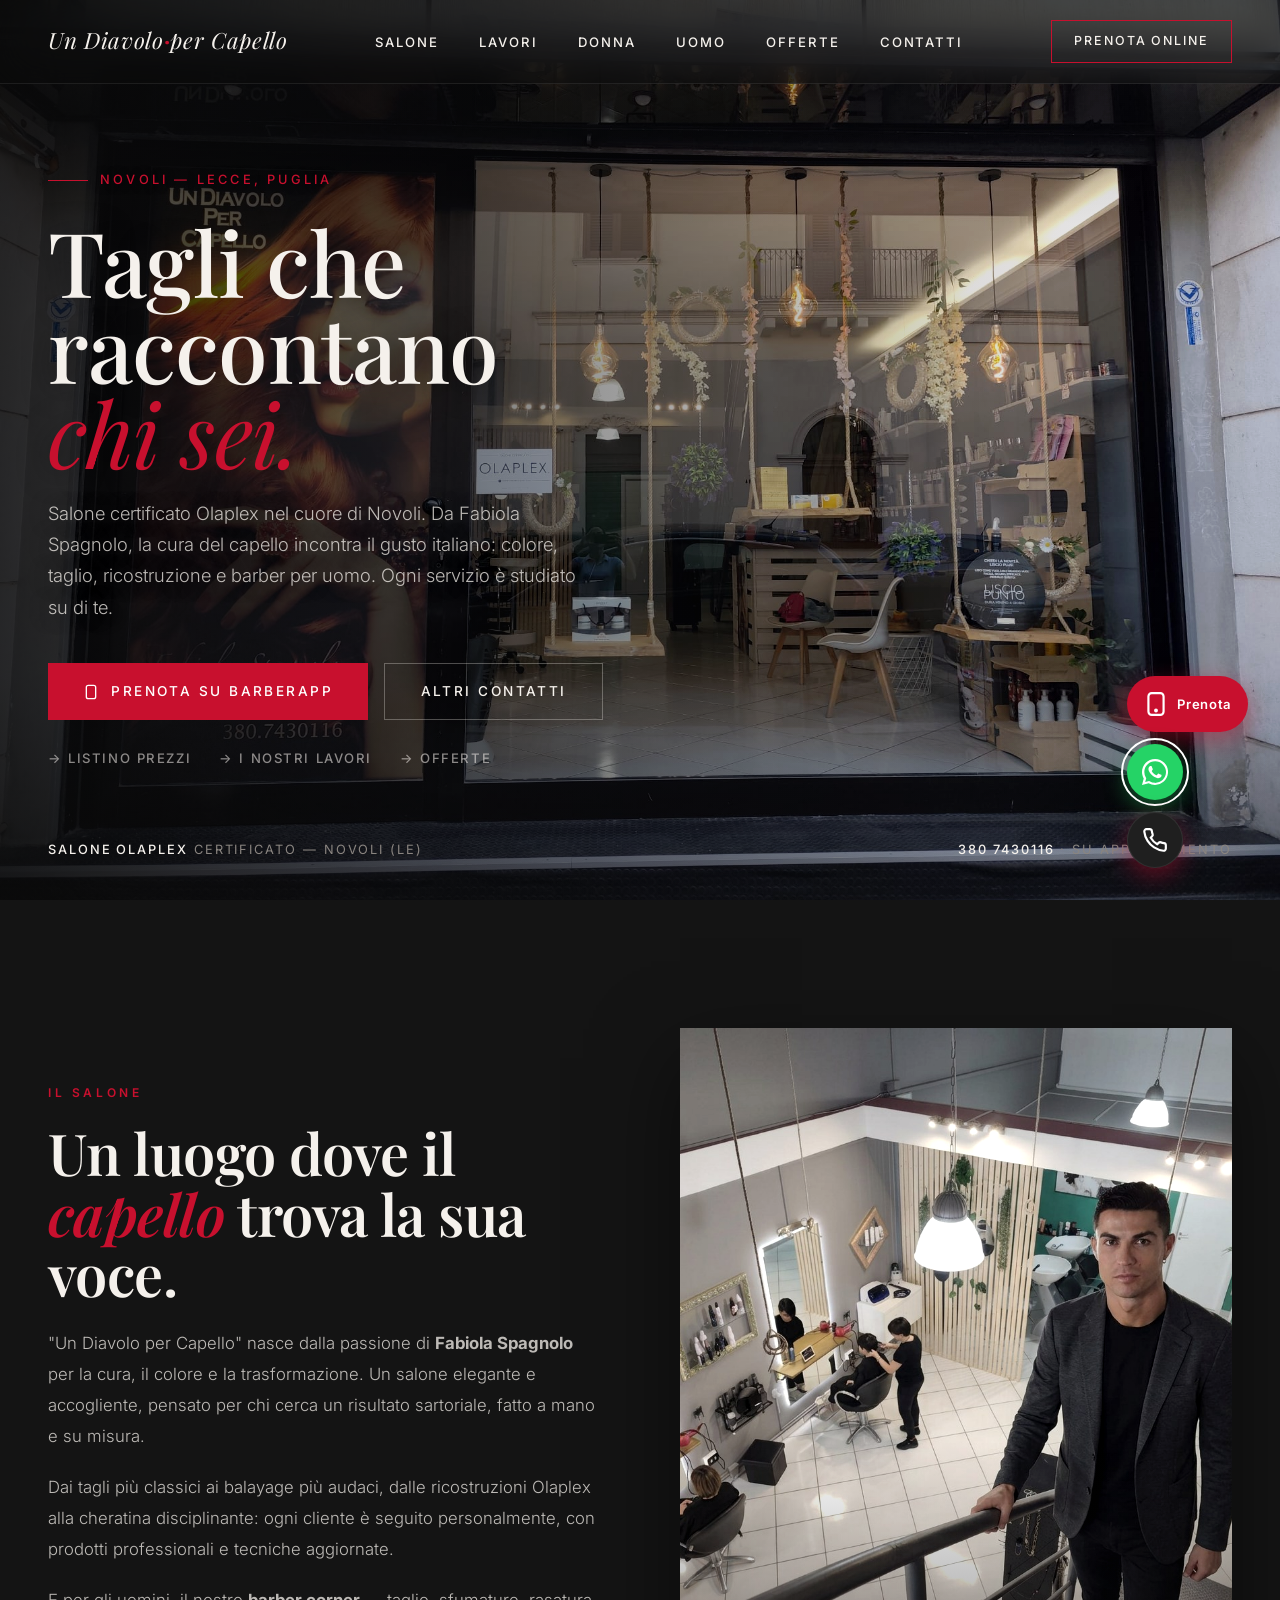
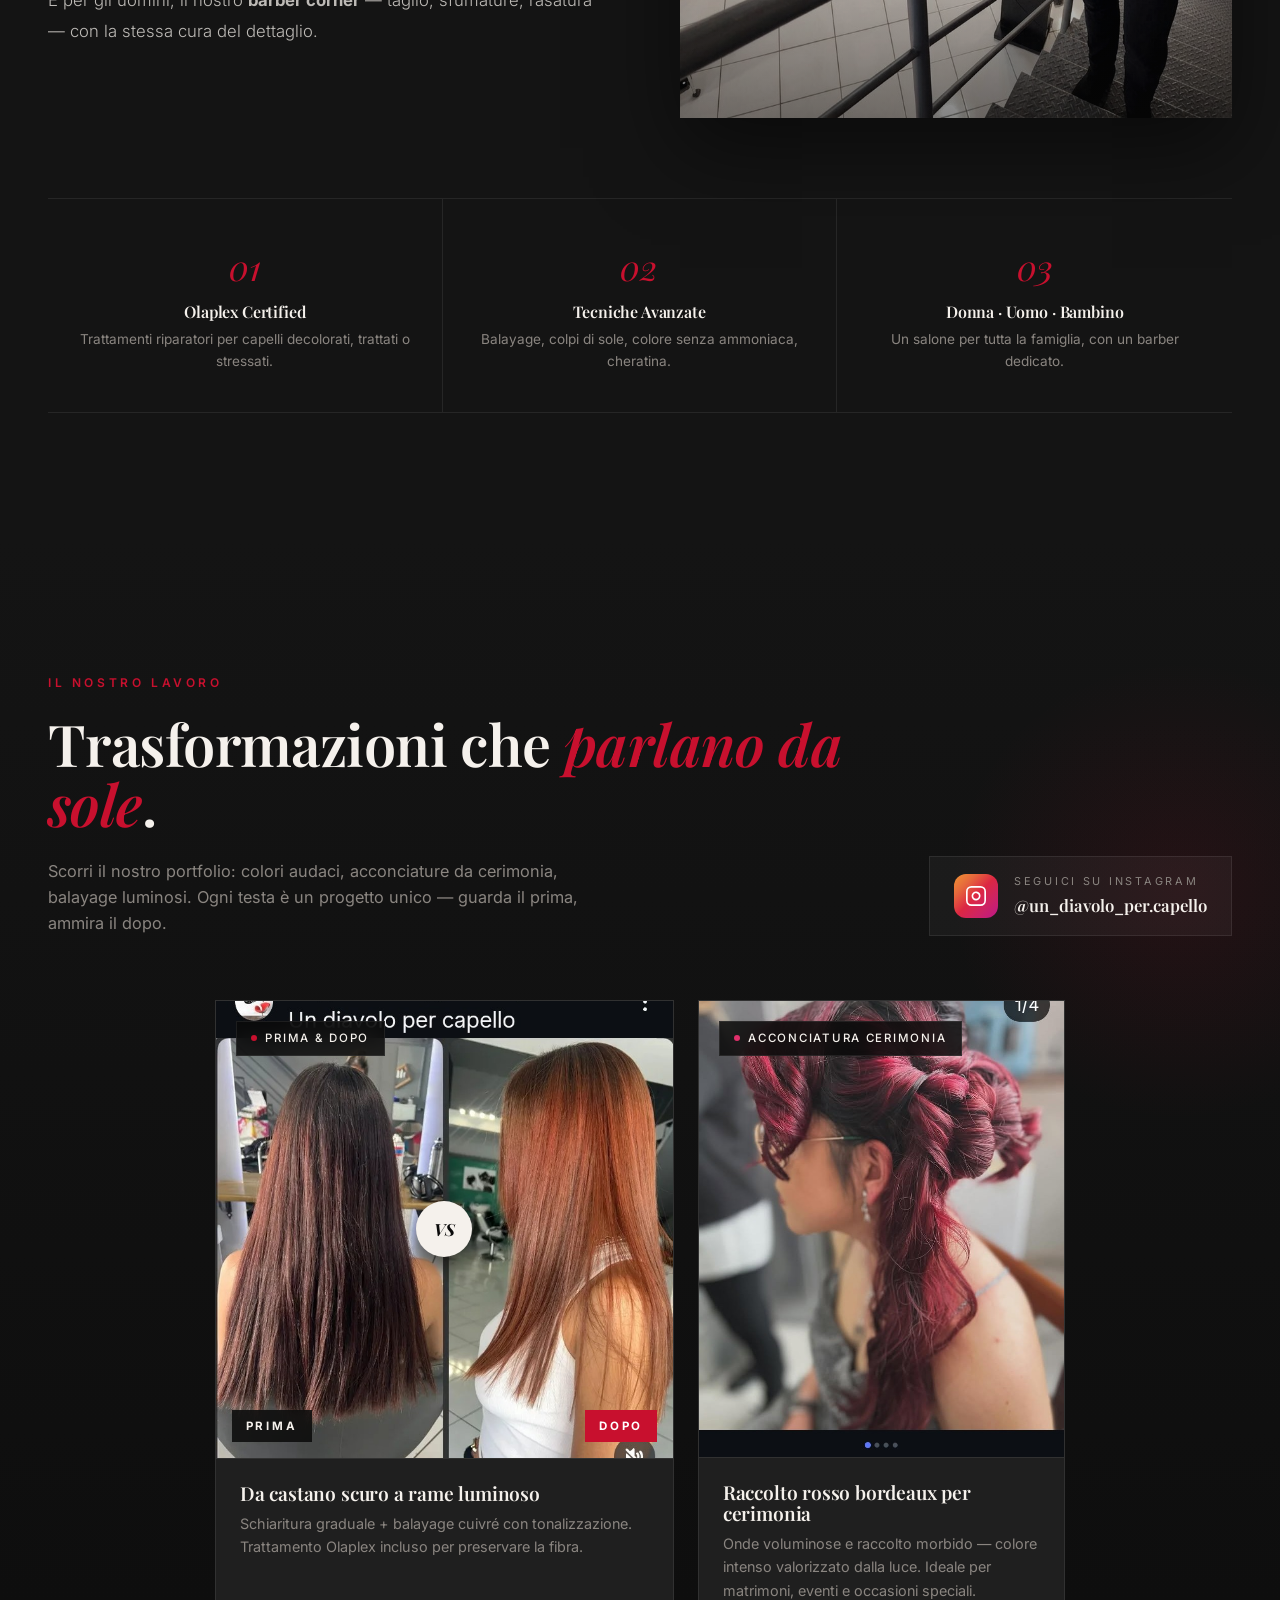
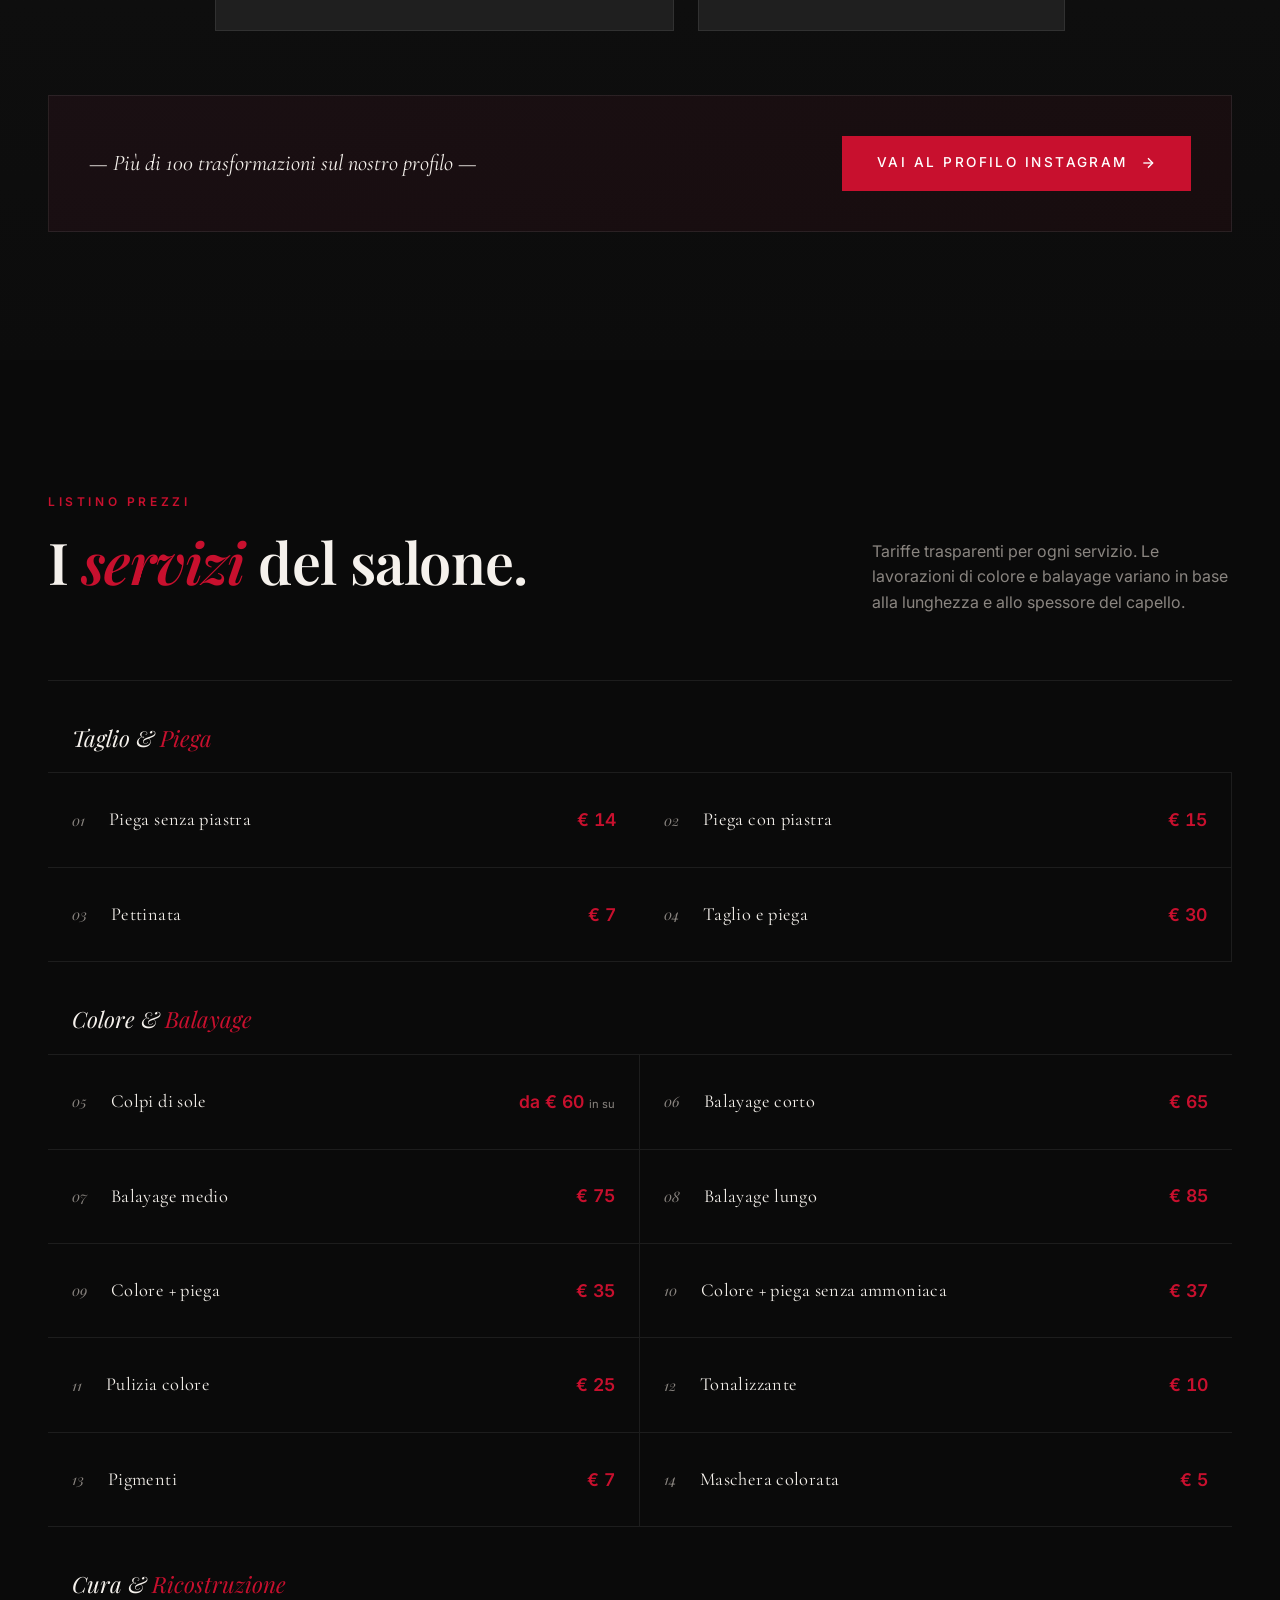
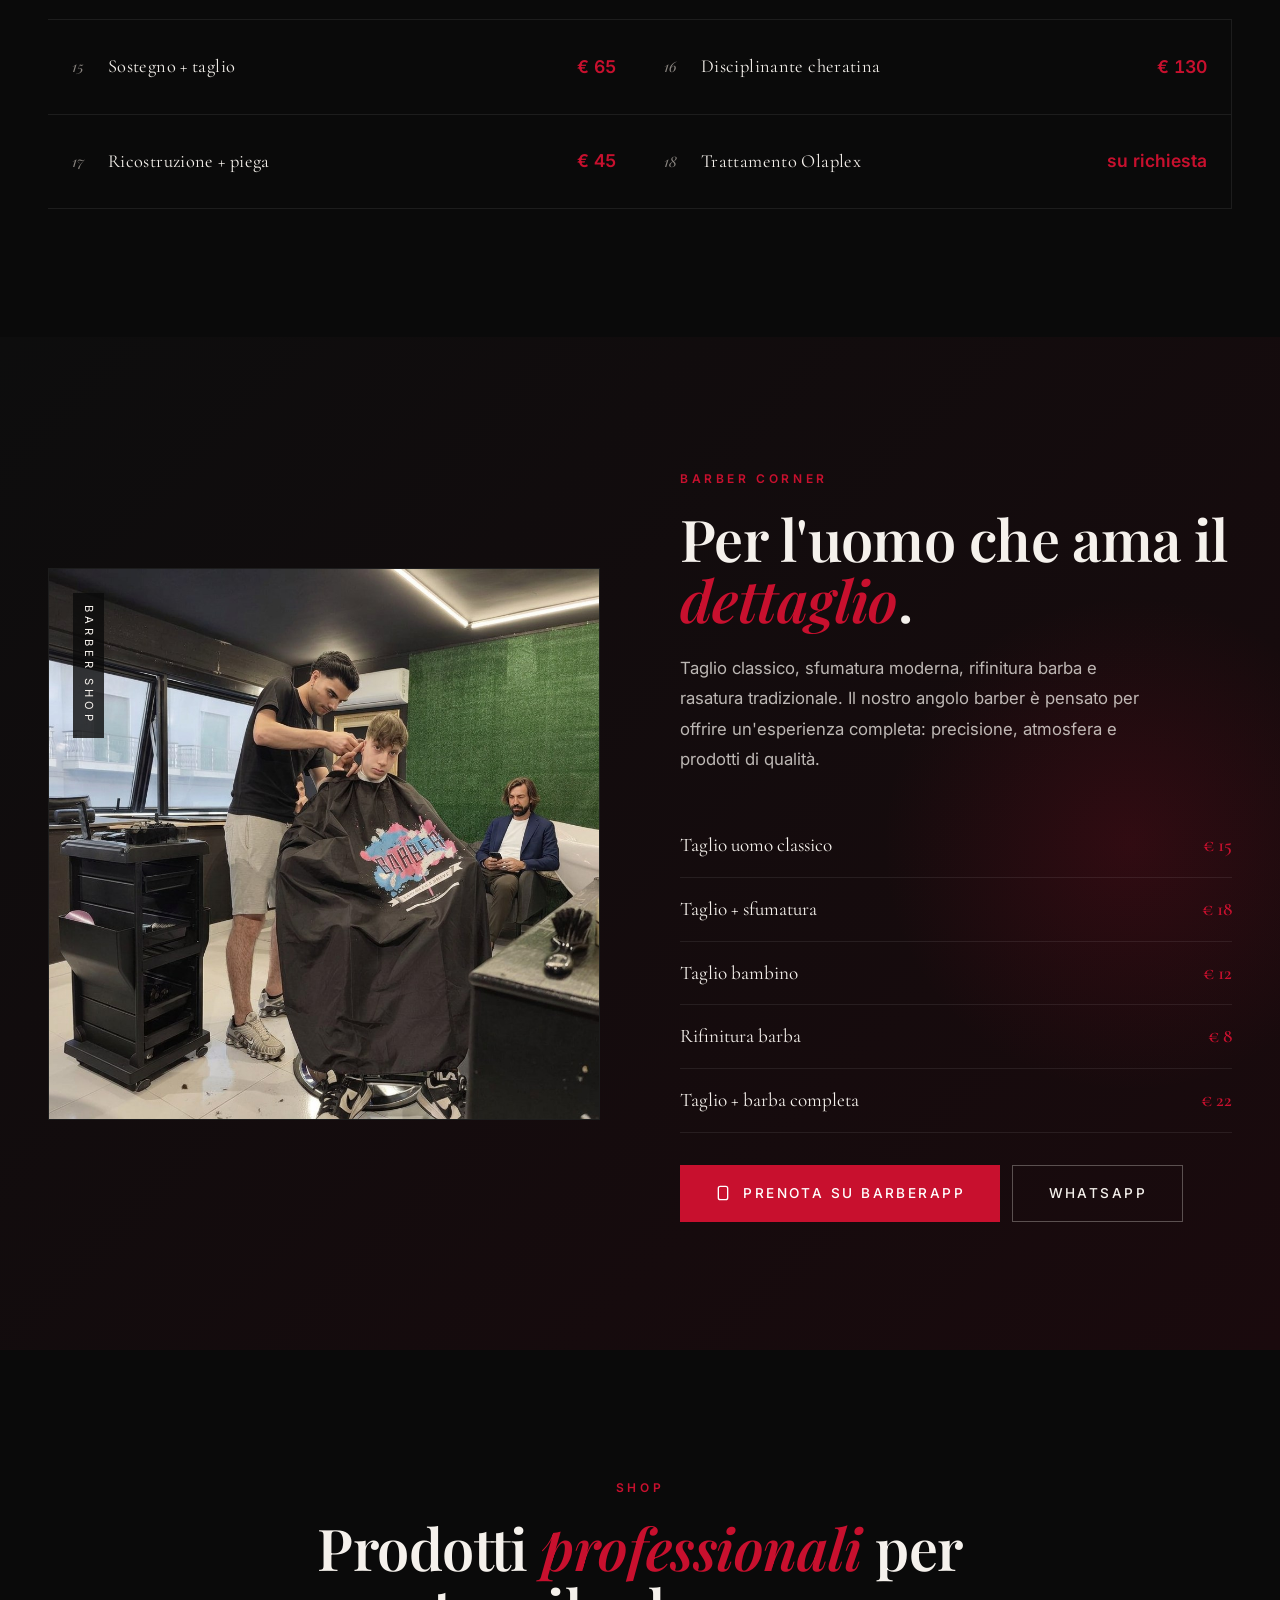
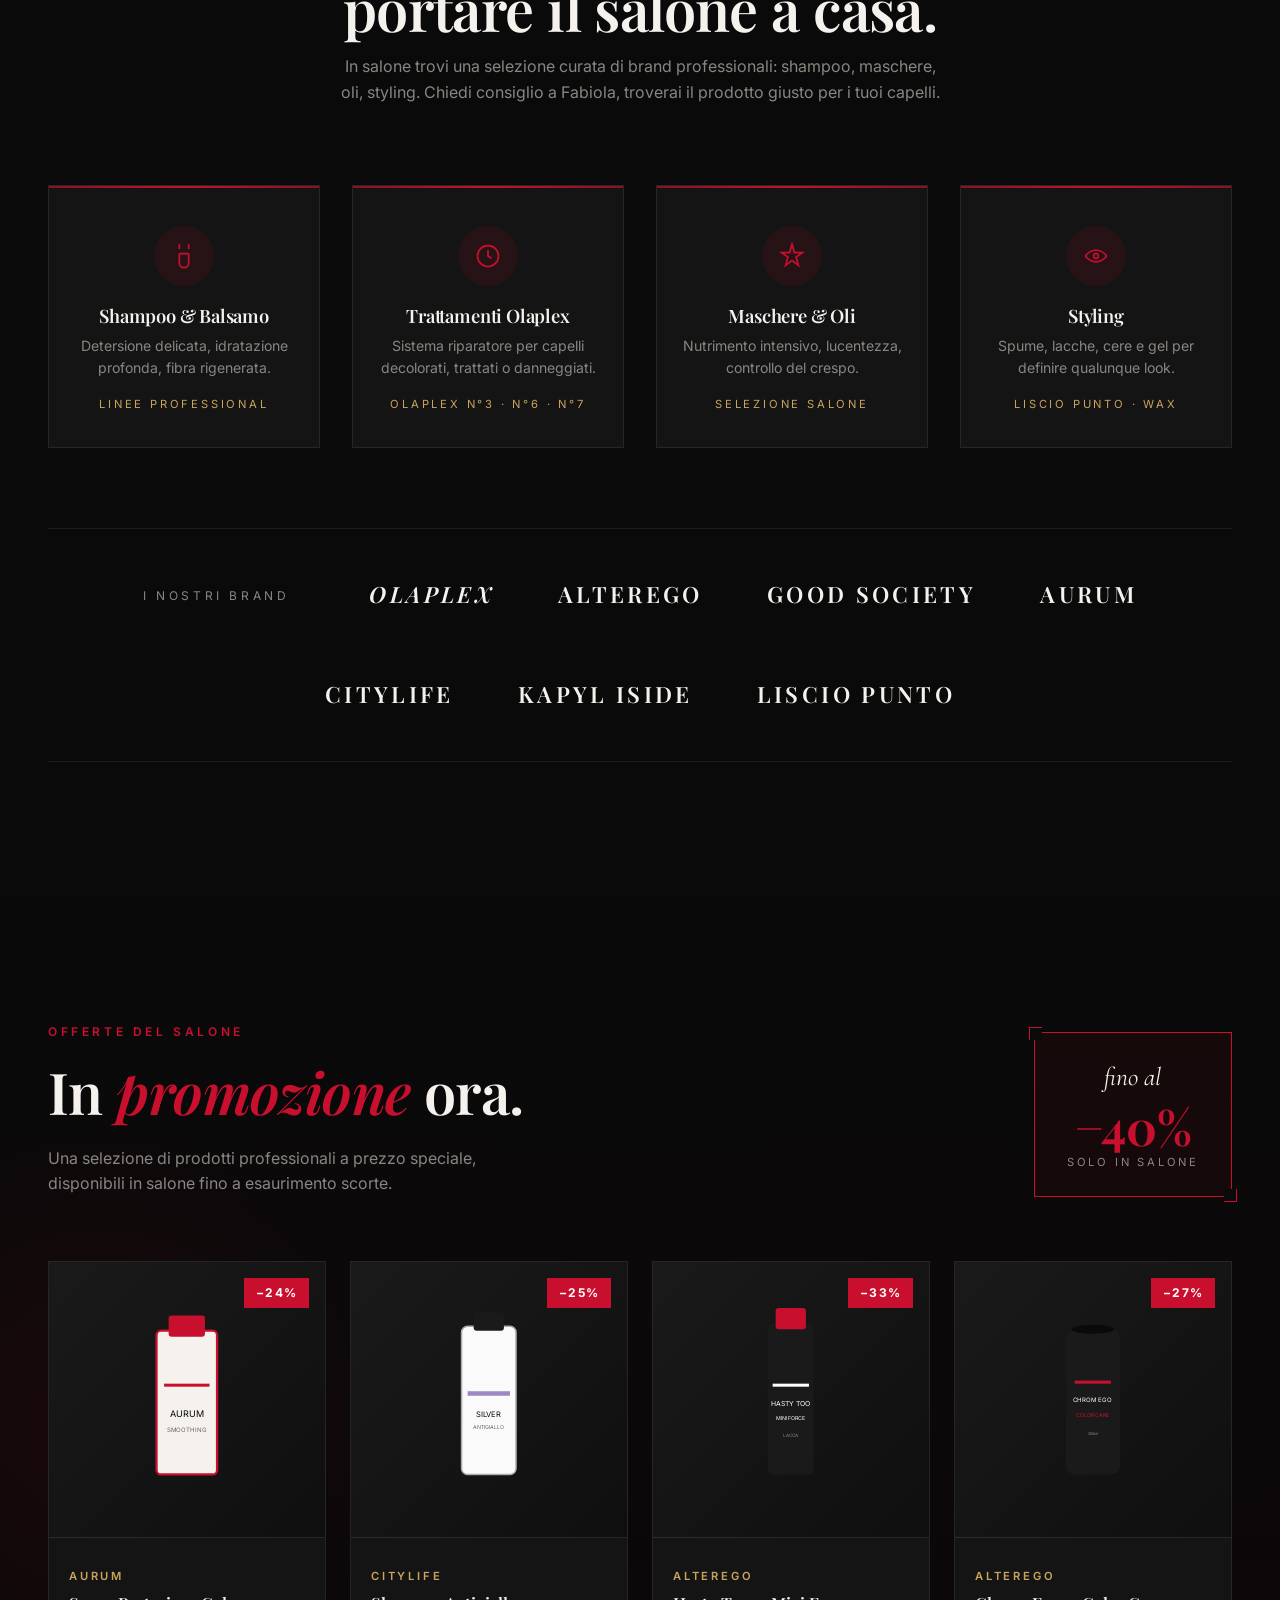
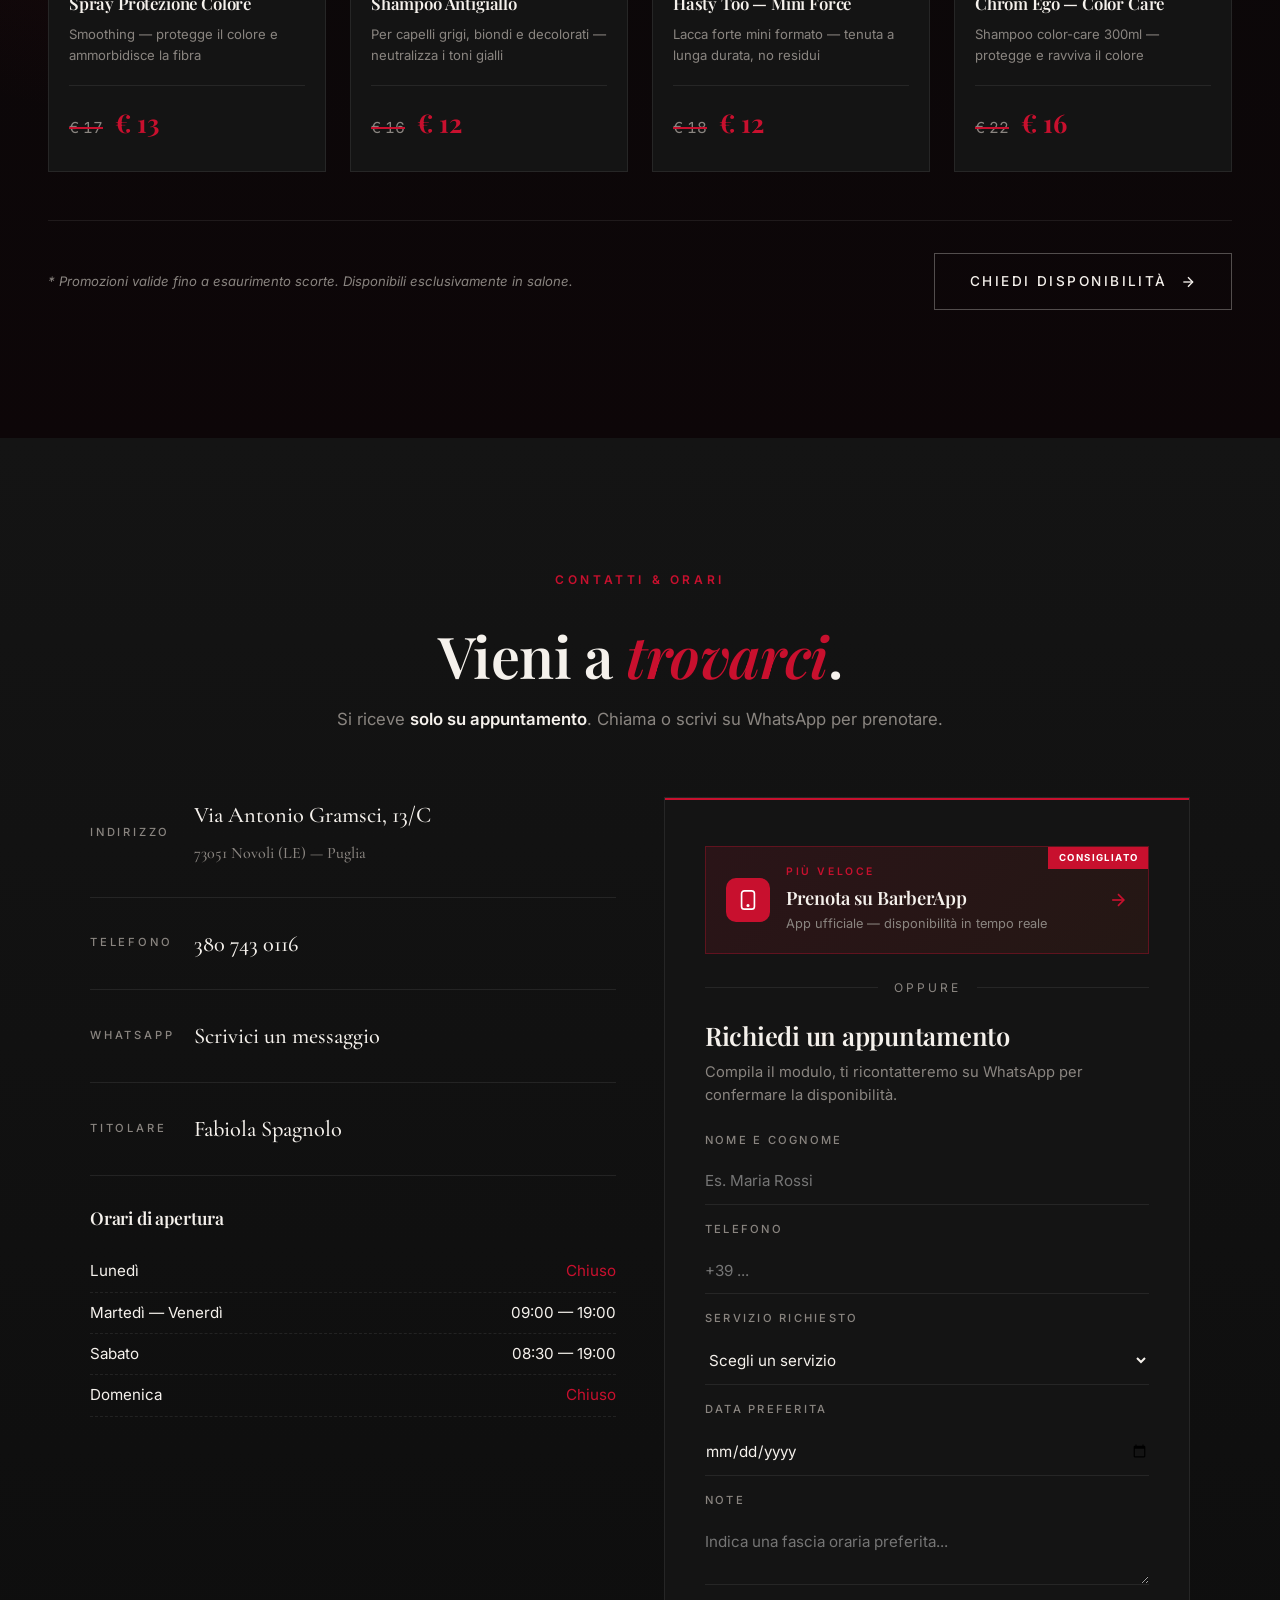
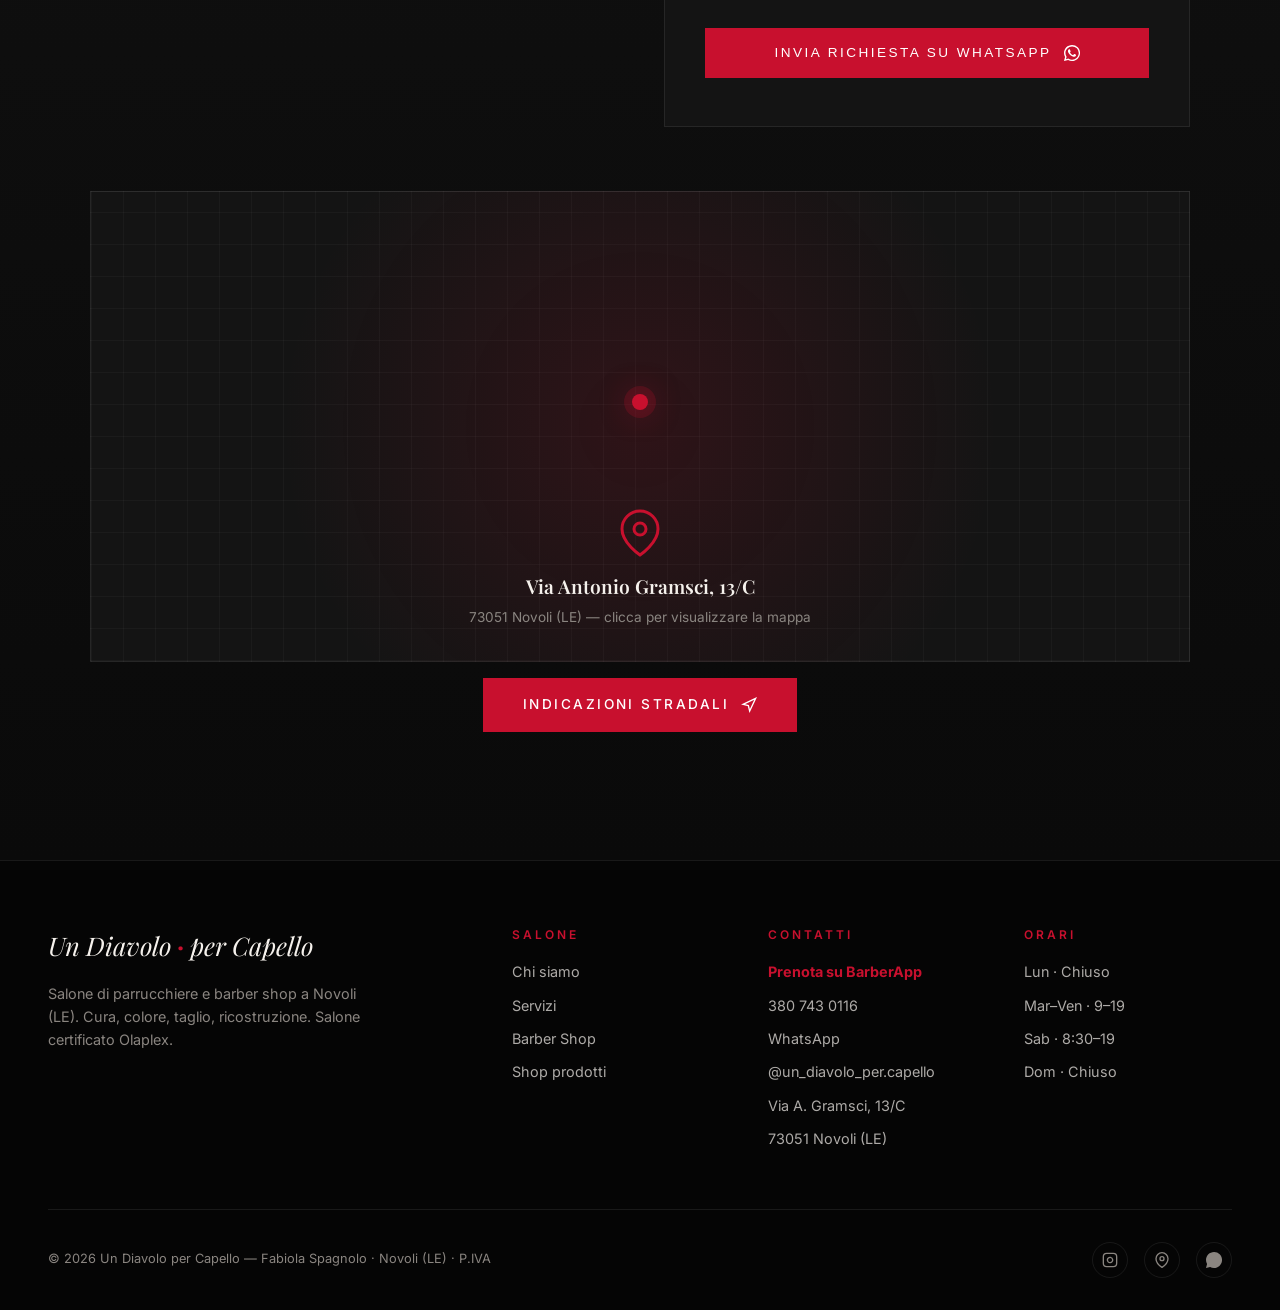
==== commit 6e6d8b5d: "Add separate pages: donna.html (women) + uomo.html (men) with dedicated price lists; extract CSS to " ====
--- a/index.html
+++ b/index.html
@@ -12,890 +12,7 @@
   <link rel="preconnect" href="https://fonts.googleapis.com">
   <link rel="preconnect" href="https://fonts.gstatic.com" crossorigin>
   <link href="https://fonts.googleapis.com/css2?family=Cormorant+Garamond:wght@300;400;500;600;700&family=Inter:wght@300;400;500;600;700&family=Playfair+Display:ital,wght@0,400;0,600;0,700;1,400&display=swap" rel="stylesheet">
-  <style>
-    :root {
-      --black: #0a0a0a;
-      --ink: #141414;
-      --char: #1f1f1f;
-      --bone: #f5f1ec;
-      --cream: #ebe4d8;
-      --diavolo: #c8102e;
-      --diavolo-deep: #8b0a1f;
-      --ember: #e8421a;
-      --gold: #c9a45c;
-      --muted: #8a8580;
-      --line: rgba(255,255,255,0.08);
-    }
-
-    * { margin: 0; padding: 0; box-sizing: border-box; }
-    html { scroll-behavior: smooth; }
-    body {
-      font-family: 'Inter', sans-serif;
-      background: var(--black);
-      color: var(--bone);
-      line-height: 1.6;
-      overflow-x: hidden;
-      -webkit-font-smoothing: antialiased;
-    }
-    a { color: inherit; text-decoration: none; }
-    img { max-width: 100%; display: block; }
-    h1, h2, h3, h4 { font-family: 'Playfair Display', serif; font-weight: 600; line-height: 1.1; letter-spacing: -0.01em; }
-    .serif { font-family: 'Cormorant Garamond', serif; }
-
-    /* === NAV === */
-    nav.top {
-      position: fixed; top: 0; left: 0; right: 0; z-index: 100;
-      padding: 1.25rem 3rem;
-      display: flex; justify-content: space-between; align-items: center;
-      backdrop-filter: blur(20px); -webkit-backdrop-filter: blur(20px);
-      background: rgba(10,10,10,0.6);
-      border-bottom: 1px solid var(--line);
-      transition: all .4s ease;
-    }
-    nav.top.scrolled { padding: .85rem 3rem; background: rgba(10,10,10,0.92); }
-    nav.top .brand {
-      font-family: 'Playfair Display', serif;
-      font-style: italic;
-      font-size: 1.4rem;
-      letter-spacing: .03em;
-    }
-    nav.top .brand span { color: var(--diavolo); font-style: normal; font-weight: 700; }
-    nav.top ul { display: flex; gap: 2.5rem; list-style: none; }
-    nav.top ul a {
-      font-size: .82rem; text-transform: uppercase; letter-spacing: .15em;
-      font-weight: 500; color: var(--bone); transition: color .25s;
-      position: relative;
-    }
-    nav.top ul a::after {
-      content: ''; position: absolute; left: 0; bottom: -6px;
-      width: 0; height: 1px; background: var(--diavolo); transition: width .3s;
-    }
-    nav.top ul a:hover { color: var(--diavolo); }
-    nav.top ul a:hover::after { width: 100%; }
-    nav.top .cta-nav {
-      padding: .65rem 1.4rem; border: 1px solid var(--diavolo); color: var(--bone);
-      font-size: .78rem; text-transform: uppercase; letter-spacing: .15em;
-      transition: all .3s; font-weight: 500;
-    }
-    nav.top .cta-nav:hover { background: var(--diavolo); }
-    .menu-toggle { display: none; background: none; border: none; color: var(--bone); cursor: pointer; }
-    .menu-toggle svg { width: 28px; height: 28px; }
-
-    /* === HERO === */
-    .hero {
-      min-height: 100vh; position: relative; overflow: hidden;
-      display: flex; align-items: center;
-      background:
-        radial-gradient(circle at 80% 30%, rgba(200,16,46,0.18), transparent 50%),
-        linear-gradient(180deg, #050505 0%, #0a0a0a 100%);
-    }
-    .hero::before {
-      content: ''; position: absolute; inset: 0;
-      background-image: url("images/storefront.jpg");
-      background-size: cover; background-position: center;
-      opacity: .95;
-      filter: contrast(1.05) saturate(1) brightness(1);
-    }
-    .hero::after {
-      content: ''; position: absolute; inset: 0;
-      background:
-        linear-gradient(90deg, rgba(10,10,10,0.85) 0%, rgba(10,10,10,0.45) 40%, rgba(10,10,10,0.1) 75%, transparent 100%),
-        linear-gradient(180deg, rgba(10,10,10,0.3) 0%, transparent 25%, transparent 75%, rgba(10,10,10,0.45) 100%);
-    }
-    .hero-inner {
-      position: relative; z-index: 2;
-      width: 100%; max-width: 1400px; margin: 0 auto;
-      padding: 8rem 3rem 6rem; display: grid;
-      grid-template-columns: 1.2fr 1fr; gap: 4rem; align-items: center;
-    }
-    .hero-tag {
-      display: inline-flex; align-items: center; gap: .75rem;
-      font-size: .8rem; text-transform: uppercase; letter-spacing: .25em;
-      color: var(--diavolo); font-weight: 500; margin-bottom: 1.75rem;
-    }
-    .hero-tag::before {
-      content: ''; width: 40px; height: 1px; background: var(--diavolo);
-    }
-    .hero h1 {
-      font-size: clamp(3rem, 7vw, 6.5rem);
-      line-height: .95; margin-bottom: 1.5rem;
-      font-weight: 500;
-      text-shadow: 0 2px 30px rgba(0,0,0,0.5);
-    }
-    .hero p.lead { text-shadow: 0 1px 20px rgba(0,0,0,0.6); }
-    .hero-tag { text-shadow: 0 1px 10px rgba(0,0,0,0.5); }
-    .hero h1 em {
-      color: var(--diavolo); font-family: 'Playfair Display'; font-style: italic;
-      display: block; font-weight: 400;
-    }
-    .hero p.lead {
-      font-size: 1.15rem; color: rgba(245,241,236,0.75);
-      max-width: 540px; margin-bottom: 2.5rem;
-      font-weight: 300; line-height: 1.7;
-    }
-    .hero-actions { display: flex; gap: 1rem; flex-wrap: wrap; }
-    .hero-quick {
-      display: flex; gap: 1.75rem; margin-top: 1.75rem; flex-wrap: wrap;
-    }
-    .quick-link {
-      font-size: .82rem; letter-spacing: .12em; text-transform: uppercase;
-      color: rgba(245,241,236,0.55); transition: color .25s; font-weight: 500;
-    }
-    .quick-link:hover { color: var(--diavolo); }
-    .btn {
-      padding: 1.05rem 2.2rem; font-size: .85rem; font-weight: 500;
-      text-transform: uppercase; letter-spacing: .18em;
-      transition: all .3s ease; cursor: pointer; border: none;
-      display: inline-flex; align-items: center; gap: .75rem;
-    }
-    .btn-primary { background: var(--diavolo); color: #fff; }
-    .btn-primary:hover { background: var(--diavolo-deep); transform: translateY(-2px); box-shadow: 0 12px 30px rgba(200,16,46,0.35); }
-    .btn-ghost { background: transparent; color: var(--bone); border: 1px solid rgba(245,241,236,0.3); }
-    .btn-ghost:hover { border-color: var(--bone); background: rgba(255,255,255,0.05); }
-    .btn svg { width: 16px; height: 16px; }
-
-    .hero-meta {
-      position: absolute; bottom: 2.5rem; left: 3rem; right: 3rem;
-      display: flex; justify-content: space-between; align-items: end;
-      z-index: 3; font-size: .8rem; letter-spacing: .15em;
-      text-transform: uppercase; color: var(--muted);
-    }
-    .hero-meta strong { color: var(--bone); font-weight: 500; }
-    .scroll-indicator {
-      position: absolute; bottom: 2rem; left: 50%; transform: translateX(-50%);
-      writing-mode: vertical-rl; font-size: .7rem; letter-spacing: .3em;
-      text-transform: uppercase; color: var(--muted);
-      animation: bounce 2.5s infinite;
-    }
-    @keyframes bounce { 0%,100% { transform: translate(-50%, 0); } 50% { transform: translate(-50%, 8px); } }
-
-    /* === SECTIONS === */
-    section { padding: 8rem 3rem; position: relative; }
-    .container { max-width: 1300px; margin: 0 auto; }
-    .eyebrow {
-      display: inline-block; font-size: .75rem; text-transform: uppercase;
-      letter-spacing: .3em; color: var(--diavolo); font-weight: 600; margin-bottom: 1.25rem;
-    }
-    .section-title {
-      font-size: clamp(2.2rem, 4.5vw, 4rem); line-height: 1.05;
-      margin-bottom: 1.5rem; max-width: 800px;
-    }
-    .section-title em { color: var(--diavolo); font-style: italic; }
-
-    /* === STORY === */
-    .story { background: var(--ink); }
-    .story-grid {
-      display: grid; grid-template-columns: 1fr 1fr; gap: 5rem;
-      align-items: center;
-    }
-    .story-text p {
-      font-size: 1.05rem; color: rgba(245,241,236,0.75); margin-bottom: 1.25rem;
-      font-weight: 300; line-height: 1.85;
-    }
-    .story-image {
-      position: relative; aspect-ratio: 4/5; overflow: hidden;
-      box-shadow: 0 30px 80px rgba(0,0,0,0.5);
-    }
-    .story-image img {
-      width: 100%; height: 100%; object-fit: cover;
-      filter: grayscale(15%) contrast(1.05) brightness(1.02);
-      transition: transform 1s ease, filter .6s;
-    }
-    .story-image:hover img { transform: scale(1.04); filter: grayscale(0%) contrast(1.05) brightness(1.02); }
-    .story-image::before {
-      content: ''; position: absolute; inset: 0; z-index: 2;
-      background: linear-gradient(180deg, transparent 60%, rgba(10,10,10,0.5));
-      pointer-events: none;
-    }
-    .story-image .badge {
-      position: absolute; bottom: 1.5rem; left: 1.5rem; z-index: 3;
-      display: flex; align-items: center; gap: .65rem;
-      padding: .55rem 1rem; background: rgba(10,10,10,0.7);
-      backdrop-filter: blur(12px); border: 1px solid rgba(245,241,236,0.15);
-    }
-    .story-image .badge .dot { width: 8px; height: 8px; border-radius: 50%; background: var(--diavolo); }
-    .story-image .badge .txt {
-      font-family: 'Playfair Display'; font-style: italic; font-size: 1rem;
-      color: var(--bone); letter-spacing: .02em;
-    }
-    .pillars {
-      display: grid; grid-template-columns: repeat(3, 1fr); gap: 0;
-      margin-top: 5rem; border-top: 1px solid var(--line); border-bottom: 1px solid var(--line);
-    }
-    .pillar {
-      padding: 2.5rem 1.5rem; text-align: center;
-      border-right: 1px solid var(--line);
-    }
-    .pillar:last-child { border-right: none; }
-    .pillar .num {
-      font-family: 'Playfair Display'; font-size: 2.2rem; color: var(--diavolo);
-      font-style: italic; margin-bottom: .5rem;
-    }
-    .pillar h4 { font-size: 1rem; margin-bottom: .5rem; }
-    .pillar p { font-size: .85rem; color: var(--muted); }
-
-    /* === SERVICES === */
-    .services { background: var(--black); }
-    .services-header {
-      display: flex; justify-content: space-between; align-items: end;
-      margin-bottom: 4rem; flex-wrap: wrap; gap: 2rem;
-    }
-    .services-grid {
-      display: grid; grid-template-columns: repeat(2, 1fr); gap: 0;
-      border-top: 1px solid var(--line);
-    }
-    .service-row {
-      display: grid; grid-template-columns: auto 1fr auto; gap: 1.5rem;
-      padding: 2rem 1.5rem; border-bottom: 1px solid var(--line);
-      align-items: center; transition: all .3s; cursor: pointer;
-      position: relative; overflow: hidden;
-    }
-    .service-row:nth-child(odd) { border-right: 1px solid var(--line); }
-    .service-row::before {
-      content: ''; position: absolute; left: 0; top: 0; bottom: 0; width: 0;
-      background: var(--diavolo); transition: width .3s ease;
-    }
-    .service-row:hover::before { width: 3px; }
-    .service-row:hover { background: rgba(200,16,46,0.04); }
-    .service-row .num {
-      font-family: 'Playfair Display'; font-style: italic;
-      color: var(--muted); font-size: .9rem;
-    }
-    .service-row .name {
-      font-size: 1.15rem; font-weight: 400; font-family: 'Cormorant Garamond';
-      letter-spacing: .02em;
-    }
-    .service-row .price {
-      font-size: 1.1rem; color: var(--diavolo); font-weight: 600;
-      font-variant-numeric: tabular-nums;
-    }
-    .service-row .price small { color: var(--muted); font-size: .7rem; font-weight: 400; }
-
-    .service-cat-title {
-      grid-column: 1 / -1; padding: 2.5rem 1.5rem 1rem;
-      font-family: 'Playfair Display'; font-size: 1.4rem;
-      color: var(--bone); border-bottom: 1px solid var(--line);
-      font-style: italic;
-    }
-    .service-cat-title em { color: var(--diavolo); }
-
-    /* === BARBER === */
-    .barber {
-      background: linear-gradient(135deg, #0d0d0d 0%, #1a0a0d 100%);
-      position: relative; overflow: hidden;
-    }
-    .barber::before {
-      content: ''; position: absolute; right: -100px; top: 50%;
-      width: 500px; height: 500px;
-      background: radial-gradient(circle, rgba(200,16,46,0.15), transparent 70%);
-      transform: translateY(-50%); pointer-events: none;
-    }
-    .barber-grid {
-      display: grid; grid-template-columns: 1fr 1fr; gap: 5rem;
-      align-items: center;
-    }
-    .barber-image {
-      aspect-ratio: 1/1; overflow: hidden; position: relative;
-      border: 1px solid var(--line);
-      background: #0a0a0a;
-    }
-    .barber-image img {
-      width: 100%; height: 100%; object-fit: cover; object-position: center;
-      transition: transform .8s;
-    }
-    .barber-image:hover img { transform: scale(1.05); }
-    .barber-image .label {
-      position: absolute; top: 1.5rem; left: 1.5rem;
-      writing-mode: vertical-rl; font-size: .7rem;
-      letter-spacing: .35em; text-transform: uppercase;
-      color: var(--bone); padding: .8rem .4rem;
-      background: rgba(10,10,10,0.8);
-    }
-    .barber-list {
-      list-style: none; margin-top: 2.5rem;
-    }
-    .barber-list li {
-      padding: 1rem 0; border-bottom: 1px solid var(--line);
-      display: flex; justify-content: space-between; align-items: center;
-      font-family: 'Cormorant Garamond'; font-size: 1.2rem;
-    }
-    .barber-list li span:last-child { color: var(--diavolo); font-weight: 600; }
-
-    /* === PRODUCTS === */
-    .products { background: var(--black); position: relative; }
-    .products-header {
-      text-align: center; margin-bottom: 5rem;
-    }
-    .products-header .eyebrow { display: block; }
-    .products-grid {
-      display: grid; grid-template-columns: repeat(4, 1fr); gap: 2rem;
-    }
-    .product-card {
-      background: var(--ink); padding: 2.5rem 1.5rem 2rem;
-      border: 1px solid var(--line); transition: all .4s;
-      text-align: center; position: relative; overflow: hidden;
-    }
-    .product-card::before {
-      content: ''; position: absolute; top: 0; left: -100%; right: -100%;
-      height: 2px; background: linear-gradient(90deg, transparent, var(--diavolo), transparent);
-      transition: left .6s;
-    }
-    .product-card:hover { border-color: rgba(200,16,46,0.4); transform: translateY(-4px); }
-    .product-card:hover::before { left: 0; }
-    .product-card .icon {
-      width: 60px; height: 60px; margin: 0 auto 1.25rem;
-      display: flex; align-items: center; justify-content: center;
-      background: rgba(200,16,46,0.1); border-radius: 50%;
-      color: var(--diavolo);
-    }
-    .product-card .icon svg { width: 28px; height: 28px; }
-    .product-card h4 { font-size: 1.15rem; margin-bottom: .5rem; }
-    .product-card p { font-size: .88rem; color: var(--muted); }
-    .product-card .brand {
-      display: inline-block; margin-top: 1rem; font-size: .7rem;
-      letter-spacing: .25em; text-transform: uppercase; color: var(--gold);
-    }
-
-    .partners {
-      margin-top: 5rem; padding: 3rem 0;
-      border-top: 1px solid var(--line); border-bottom: 1px solid var(--line);
-      display: flex; justify-content: center; align-items: center;
-      gap: 4rem; flex-wrap: wrap;
-    }
-    .partners .label {
-      font-size: .75rem; letter-spacing: .3em; text-transform: uppercase;
-      color: var(--muted); margin-right: 1rem;
-    }
-    .partners .partner-name {
-      font-family: 'Playfair Display'; font-size: 1.4rem;
-      letter-spacing: .15em; color: var(--bone); font-weight: 600;
-    }
-    .partners .partner-name.olaplex { color: var(--bone); font-style: italic; }
-
-    /* === WORKS === */
-    .works {
-      background: linear-gradient(180deg, var(--ink) 0%, #0c0c0c 100%);
-      position: relative; overflow: hidden;
-    }
-    .works::before {
-      content: ''; position: absolute; right: -150px; top: 100px;
-      width: 500px; height: 500px;
-      background: radial-gradient(circle, rgba(200,16,46,0.1), transparent 65%);
-      pointer-events: none;
-    }
-    .works-header {
-      display: flex; justify-content: space-between; align-items: end;
-      gap: 2rem; margin-bottom: 4rem; flex-wrap: wrap;
-    }
-    .ig-link {
-      display: flex; align-items: center; gap: 1rem;
-      padding: 1rem 1.5rem; background: rgba(255,255,255,0.04);
-      border: 1px solid var(--line); transition: all .3s;
-      min-width: 280px;
-    }
-    .ig-link:hover {
-      background: linear-gradient(135deg, rgba(225,48,108,0.1), rgba(200,16,46,0.1));
-      border-color: rgba(225,48,108,0.4);
-      transform: translateY(-2px);
-    }
-    .ig-icon {
-      width: 44px; height: 44px; flex-shrink: 0;
-      display: flex; align-items: center; justify-content: center;
-      background: linear-gradient(135deg, #f09433 0%, #e6683c 25%, #dc2743 50%, #cc2366 75%, #bc1888 100%);
-      border-radius: 12px; color: #fff;
-    }
-    .ig-icon svg { width: 22px; height: 22px; }
-    .ig-text { display: flex; flex-direction: column; gap: 2px; }
-    .ig-text small {
-      font-size: .68rem; letter-spacing: .25em; text-transform: uppercase;
-      color: var(--muted);
-    }
-    .ig-text strong {
-      font-family: 'Playfair Display'; font-weight: 600; font-size: 1.05rem;
-      color: var(--bone);
-    }
-
-    .works-grid {
-      display: grid; grid-template-columns: 1.25fr 1fr; gap: 1.5rem;
-      max-width: 850px; margin: 0 auto;
-    }
-    .work-feature {
-      background: var(--char); border: 1px solid var(--line);
-      overflow: hidden; position: relative;
-      display: flex; flex-direction: column;
-    }
-    .work-tag {
-      position: absolute; top: 1.25rem; left: 1.25rem; z-index: 3;
-      display: inline-flex; align-items: center; gap: .5rem;
-      padding: .45rem .9rem; background: rgba(10,10,10,0.85);
-      backdrop-filter: blur(10px); border: 1px solid var(--line);
-      font-size: .72rem; letter-spacing: .15em; text-transform: uppercase;
-      color: var(--bone); font-weight: 500;
-    }
-    .work-tag .dot {
-      width: 6px; height: 6px; border-radius: 50%;
-      background: var(--diavolo);
-      animation: blink 1.8s ease-in-out infinite;
-    }
-    .work-tag.pink .dot { background: #e1306c; }
-    @keyframes blink { 0%, 100% { opacity: 1; } 50% { opacity: 0.3; } }
-
-    .ba-single {
-      position: relative; aspect-ratio: 1/1; overflow: hidden;
-      background: #0a0a0a;
-    }
-    .ba-single img {
-      width: 100%; height: 100%; object-fit: cover; object-position: center 30%;
-      transition: transform .8s;
-    }
-    .work-feature:hover .ba-single img { transform: scale(1.04); }
-    .ba-label {
-      position: absolute; bottom: 1rem; z-index: 2;
-      padding: .4rem .85rem; backdrop-filter: blur(10px);
-      font-size: .72rem; letter-spacing: .25em; font-weight: 700;
-    }
-    .ba-left {
-      left: 1rem; background: rgba(10,10,10,0.85); color: var(--bone);
-    }
-    .ba-right {
-      right: 1rem; background: var(--diavolo); color: #fff;
-    }
-    .ba-divider {
-      position: absolute; top: 50%; left: 50%; transform: translate(-50%, -50%);
-      width: 56px; height: 56px; border-radius: 50%;
-      background: var(--bone); color: var(--black);
-      display: flex; align-items: center; justify-content: center;
-      font-family: 'Playfair Display'; font-style: italic; font-weight: 700;
-      font-size: 1.05rem; z-index: 3;
-      box-shadow: 0 8px 24px rgba(0,0,0,0.6);
-    }
-
-    .work-tall .work-image {
-      aspect-ratio: 4/5; overflow: hidden; flex-grow: 1;
-      background: #0a0a0a;
-    }
-    .work-tall .work-image img {
-      width: 100%; height: 100%; object-fit: cover; object-position: center 25%;
-      transition: transform .8s;
-    }
-    .work-feature:hover .work-image img { transform: scale(1.05); }
-
-    .work-caption {
-      padding: 1.5rem 1.5rem 1.75rem;
-      border-top: 1px solid var(--line);
-    }
-    .work-caption h4 {
-      font-size: 1.2rem; margin-bottom: .5rem;
-      font-family: 'Playfair Display'; font-weight: 600;
-    }
-    .work-caption p {
-      font-size: .9rem; color: var(--muted); line-height: 1.6;
-    }
-
-    .ig-cta {
-      margin-top: 4rem; padding: 2.5rem;
-      background: linear-gradient(135deg, rgba(225,48,108,0.06) 0%, rgba(200,16,46,0.06) 100%);
-      border: 1px solid var(--line); border-radius: 0;
-      display: flex; justify-content: space-between; align-items: center;
-      gap: 2rem; flex-wrap: wrap; text-align: center;
-    }
-    .ig-cta .serif { color: var(--bone); }
-
-    /* === MAP === */
-    .map-row {
-      margin-top: 4rem; max-width: 1100px; margin-left: auto; margin-right: auto;
-      display: flex; flex-direction: column; gap: 1rem;
-    }
-    .map-cta {
-      align-self: center; padding: 1rem 2.5rem;
-    }
-    .map-wrap {
-      aspect-ratio: 21/9;
-      border: 1px solid var(--line); overflow: hidden;
-      transition: all .4s; position: relative; width: 100%;
-      background:
-        radial-gradient(circle at 50% 50%, rgba(200,16,46,0.15), transparent 60%),
-        repeating-linear-gradient(0deg, rgba(255,255,255,0.03) 0px, rgba(255,255,255,0.03) 1px, transparent 1px, transparent 32px),
-        repeating-linear-gradient(90deg, rgba(255,255,255,0.03) 0px, rgba(255,255,255,0.03) 1px, transparent 1px, transparent 32px),
-        var(--ink);
-    }
-    .map-wrap::after {
-      content: ''; position: absolute; top: 50%; left: 50%;
-      width: 16px; height: 16px; border-radius: 50%;
-      background: var(--diavolo); transform: translate(-50%, calc(-50% - 24px));
-      box-shadow: 0 0 0 8px rgba(200,16,46,0.2), 0 0 30px rgba(200,16,46,0.6);
-      animation: pin-pulse 2s ease-in-out infinite;
-      pointer-events: none;
-    }
-    @keyframes pin-pulse {
-      0%, 100% { box-shadow: 0 0 0 8px rgba(200,16,46,0.2), 0 0 30px rgba(200,16,46,0.6); }
-      50% { box-shadow: 0 0 0 14px rgba(200,16,46,0.05), 0 0 40px rgba(200,16,46,0.8); }
-    }
-    .map-placeholder {
-      width: 100%; height: 100%;
-      display: flex; flex-direction: column; align-items: center; justify-content: flex-end;
-      gap: .35rem; color: var(--bone); text-align: center;
-      padding: 2rem 1.5rem; transition: all .3s;
-      position: relative;
-    }
-    .map-placeholder:hover { background: rgba(200,16,46,0.06); }
-    .map-placeholder svg { color: var(--diavolo); margin-bottom: .5rem; }
-    .map-placeholder strong {
-      font-family: 'Playfair Display'; font-size: 1.2rem;
-      font-weight: 600; color: var(--bone);
-    }
-    .map-placeholder span {
-      font-size: .85rem; color: var(--muted);
-    }
-
-    /* === PROMO === */
-    .promo {
-      background: linear-gradient(180deg, var(--black) 0%, #0d0608 100%);
-      position: relative; overflow: hidden;
-    }
-    .promo::before {
-      content: ''; position: absolute; left: -200px; top: 20%;
-      width: 600px; height: 600px;
-      background: radial-gradient(circle, rgba(200,16,46,0.08), transparent 70%);
-      pointer-events: none;
-    }
-    .promo-header {
-      display: flex; justify-content: space-between; align-items: flex-end;
-      margin-bottom: 4rem; flex-wrap: wrap; gap: 2rem;
-    }
-    .promo-badge {
-      display: flex; flex-direction: column; align-items: center;
-      padding: 1.5rem 2rem; border: 1px solid var(--diavolo);
-      background: rgba(200,16,46,0.06); position: relative;
-      min-width: 180px;
-    }
-    .promo-badge::before, .promo-badge::after {
-      content: ''; position: absolute; width: 12px; height: 12px;
-      border: 1px solid var(--diavolo); background: var(--black);
-    }
-    .promo-badge::before { top: -6px; left: -6px; border-right: none; border-bottom: none; }
-    .promo-badge::after { bottom: -6px; right: -6px; border-left: none; border-top: none; }
-    .promo-badge strong {
-      font-family: 'Playfair Display'; font-size: 3rem; color: var(--diavolo);
-      line-height: 1; margin: .25rem 0; font-weight: 700;
-    }
-    .promo-grid {
-      display: grid; grid-template-columns: repeat(4, 1fr); gap: 1.5rem;
-    }
-    .promo-card {
-      background: var(--ink); border: 1px solid var(--line);
-      position: relative; transition: all .4s ease;
-      overflow: hidden;
-    }
-    .promo-card:hover {
-      border-color: rgba(200,16,46,0.5);
-      transform: translateY(-4px);
-      box-shadow: 0 20px 50px rgba(0,0,0,0.4), 0 0 0 1px rgba(200,16,46,0.2);
-    }
-    .promo-tag {
-      position: absolute; top: 1rem; right: 1rem; z-index: 2;
-      padding: .35rem .75rem; background: var(--diavolo); color: #fff;
-      font-size: .75rem; font-weight: 700; letter-spacing: .1em;
-      font-family: 'Inter';
-    }
-    .promo-img {
-      aspect-ratio: 1/1; padding: 1.5rem;
-      background: linear-gradient(135deg, #1a1a1a 0%, #0f0f0f 100%);
-      display: flex; align-items: center; justify-content: center;
-      border-bottom: 1px solid var(--line);
-    }
-    .promo-img svg { width: 70%; height: 80%; }
-    .promo-info { padding: 1.5rem 1.25rem 1.75rem; }
-    .promo-cat {
-      font-size: .7rem; letter-spacing: .25em; text-transform: uppercase;
-      color: var(--gold); font-weight: 600;
-    }
-    .promo-info h4 {
-      font-size: 1.05rem; margin: .35rem 0 .65rem;
-      line-height: 1.25; font-weight: 600;
-    }
-    .promo-info p {
-      font-size: .82rem; color: var(--muted);
-      line-height: 1.55; margin-bottom: 1.25rem; min-height: 2.6em;
-    }
-    .promo-price {
-      display: flex; align-items: baseline; gap: .75rem;
-      padding-top: 1rem; border-top: 1px solid var(--line);
-    }
-    .promo-price .old {
-      text-decoration: line-through; text-decoration-color: var(--diavolo);
-      text-decoration-thickness: 2px;
-      color: var(--muted); font-size: .95rem;
-      font-variant-numeric: tabular-nums;
-    }
-    .promo-price .new {
-      font-family: 'Playfair Display'; font-size: 1.6rem;
-      color: var(--diavolo); font-weight: 700;
-      font-variant-numeric: tabular-nums;
-    }
-    .promo-foot {
-      margin-top: 3rem; padding-top: 2rem; border-top: 1px solid var(--line);
-      display: flex; justify-content: space-between; align-items: center;
-      flex-wrap: wrap; gap: 1.5rem;
-    }
-    .promo-foot span { font-size: .82rem; color: var(--muted); font-style: italic; }
-
-    /* === CONTACT === */
-    .contact {
-      background: linear-gradient(180deg, var(--ink) 0%, var(--black) 100%);
-      position: relative;
-    }
-    .contact-header {
-      text-align: center; max-width: 720px; margin: 0 auto 4rem;
-    }
-    .contact-header .eyebrow { display: inline-block; }
-    .contact-header .section-title { margin: 1rem auto 1.25rem; }
-    .contact-header p {
-      color: var(--muted); font-size: 1.05rem;
-    }
-    .contact-header p strong { color: var(--bone); font-weight: 600; }
-
-    .contact-grid {
-      display: grid; grid-template-columns: 1fr 1fr; gap: 3rem;
-      align-items: stretch; max-width: 1100px; margin: 0 auto;
-    }
-    .contact-info {
-      display: flex; flex-direction: column;
-    }
-    .contact-info .info-block:first-child { padding-top: 0; }
-    .hours-title {
-      margin-top: 2rem; margin-bottom: .5rem; font-size: 1.1rem;
-      font-family: 'Playfair Display'; font-weight: 600;
-    }
-    .info-block {
-      padding: 1.75rem 0; border-bottom: 1px solid var(--line);
-      display: grid; grid-template-columns: 80px 1fr; gap: 1.5rem;
-      align-items: center;
-    }
-    .info-block .label {
-      font-size: .7rem; letter-spacing: .25em; text-transform: uppercase;
-      color: var(--muted); font-weight: 500;
-    }
-    .info-block .value {
-      font-family: 'Cormorant Garamond'; font-size: 1.4rem;
-      color: var(--bone); font-weight: 500;
-    }
-    .info-block a.value:hover { color: var(--diavolo); }
-
-    .booking-card {
-      background: var(--ink); padding: 3rem 2.5rem;
-      border: 1px solid var(--line); position: relative;
-    }
-    .booking-card::before {
-      content: ''; position: absolute; top: 0; left: 0; right: 0;
-      height: 2px; background: var(--diavolo);
-    }
-    .booking-card h3 {
-      font-size: 1.6rem; margin-bottom: .75rem;
-    }
-    .booking-card p { color: var(--muted); margin-bottom: 1.5rem; font-size: .92rem; }
-    .booking-card .form-group { margin-bottom: 1rem; }
-    .booking-card label {
-      display: block; font-size: .7rem; letter-spacing: .2em;
-      text-transform: uppercase; color: var(--muted);
-      margin-bottom: .5rem; font-weight: 500;
-    }
-    .booking-card input, .booking-card select, .booking-card textarea {
-      width: 100%; background: transparent; border: none;
-      border-bottom: 1px solid var(--line); padding: .85rem 0;
-      color: var(--bone); font-family: inherit; font-size: .95rem;
-      transition: border-color .3s; outline: none;
-    }
-    .booking-card input:focus, .booking-card select:focus, .booking-card textarea:focus {
-      border-bottom-color: var(--diavolo);
-    }
-    .booking-card select option { background: var(--ink); color: var(--bone); }
-    .booking-card .btn { width: 100%; justify-content: center; margin-top: 1.25rem; }
-
-    .barberapp-cta {
-      display: flex; align-items: center; gap: 1rem;
-      padding: 1.1rem 1.25rem; margin-bottom: 1.5rem;
-      background: linear-gradient(135deg, rgba(200,16,46,0.12), rgba(232,66,26,0.08));
-      border: 1px solid rgba(200,16,46,0.35); transition: all .3s;
-      position: relative; overflow: hidden;
-    }
-    .barberapp-cta::before {
-      content: 'CONSIGLIATO'; position: absolute; top: -1px; right: -1px;
-      padding: .25rem .65rem; background: var(--diavolo); color: #fff;
-      font-size: .6rem; letter-spacing: .15em; font-weight: 700;
-    }
-    .barberapp-cta:hover {
-      border-color: var(--diavolo); transform: translateY(-2px);
-      box-shadow: 0 12px 30px rgba(200,16,46,0.25);
-    }
-    .barberapp-cta .ba-icon {
-      width: 44px; height: 44px; flex-shrink: 0; border-radius: 10px;
-      background: var(--diavolo); color: #fff;
-      display: flex; align-items: center; justify-content: center;
-    }
-    .barberapp-cta .ba-icon svg { width: 22px; height: 22px; }
-    .barberapp-cta .ba-info { flex: 1; display: flex; flex-direction: column; gap: 2px; }
-    .barberapp-cta .ba-info small {
-      font-size: .65rem; letter-spacing: .25em; text-transform: uppercase;
-      color: var(--diavolo); font-weight: 600;
-    }
-    .barberapp-cta .ba-info strong {
-      font-family: 'Playfair Display'; font-size: 1.15rem; font-weight: 600; color: var(--bone);
-    }
-    .barberapp-cta .ba-info span { font-size: .8rem; color: var(--muted); }
-    .barberapp-cta .ba-arrow { width: 20px; height: 20px; color: var(--diavolo); flex-shrink: 0; }
-
-    .or-divider {
-      display: flex; align-items: center; gap: 1rem;
-      margin: 0 0 1.5rem;
-      color: var(--muted); font-size: .75rem;
-      letter-spacing: .25em; text-transform: uppercase;
-    }
-    .or-divider::before, .or-divider::after {
-      content: ''; flex: 1; height: 1px; background: var(--line);
-    }
-
-    /* === HOURS === */
-    .hours-list { list-style: none; margin-top: 1rem; }
-    .hours-list li {
-      display: flex; justify-content: space-between; padding: .5rem 0;
-      font-size: .95rem; border-bottom: 1px dashed var(--line);
-    }
-    .hours-list li.closed { color: var(--muted); }
-    .hours-list li.closed span:last-child { color: var(--diavolo); font-style: italic; }
-
-    /* === FOOTER === */
-    footer {
-      background: #050505; padding: 4rem 3rem 2rem;
-      border-top: 1px solid var(--line);
-    }
-    .footer-inner {
-      max-width: 1300px; margin: 0 auto;
-      display: grid; grid-template-columns: 2fr 1fr 1fr 1fr; gap: 3rem;
-      margin-bottom: 3rem;
-    }
-    .footer-brand { font-family: 'Playfair Display'; font-style: italic; font-size: 1.6rem; margin-bottom: 1rem; }
-    .footer-brand span { color: var(--diavolo); font-style: normal; font-weight: 700; }
-    .footer-tagline { color: var(--muted); font-size: .9rem; max-width: 320px; }
-    footer h5 {
-      font-size: .75rem; letter-spacing: .25em; text-transform: uppercase;
-      color: var(--diavolo); margin-bottom: 1rem; font-weight: 600;
-    }
-    footer ul { list-style: none; }
-    footer ul li { margin-bottom: .65rem; font-size: .9rem; color: rgba(245,241,236,0.7); }
-    footer ul li a:hover { color: var(--diavolo); }
-    .footer-bottom {
-      max-width: 1300px; margin: 0 auto; padding-top: 2rem;
-      border-top: 1px solid var(--line);
-      display: flex; justify-content: space-between; align-items: center;
-      font-size: .8rem; color: var(--muted); flex-wrap: wrap; gap: 1rem;
-    }
-    .socials { display: flex; gap: 1rem; }
-    .socials a {
-      width: 36px; height: 36px; display: flex; align-items: center; justify-content: center;
-      border: 1px solid var(--line); border-radius: 50%; transition: all .3s;
-    }
-    .socials a:hover { border-color: var(--diavolo); color: var(--diavolo); }
-    .socials svg { width: 16px; height: 16px; }
-
-    /* === FLOATING CTA === */
-    .float-cta {
-      position: fixed; bottom: 2rem; right: 2rem; z-index: 90;
-      display: flex; flex-direction: column; gap: .75rem;
-    }
-    .float-btn {
-      width: 56px; height: 56px; border-radius: 50%;
-      display: flex; align-items: center; justify-content: center;
-      background: var(--diavolo); color: #fff;
-      box-shadow: 0 8px 24px rgba(200,16,46,0.45);
-      transition: all .3s; position: relative;
-    }
-    .float-btn.wa { background: #25D366; box-shadow: 0 8px 24px rgba(37,211,102,0.45); }
-    .float-btn.ba {
-      width: auto; min-width: 56px; height: 56px;
-      padding: 0 1rem; border-radius: 28px;
-      background: var(--diavolo); display: flex; gap: .5rem;
-    }
-    .float-btn.ba .float-label {
-      font-size: .82rem; font-weight: 600; letter-spacing: .05em;
-      white-space: nowrap;
-    }
-    .float-btn.ba::before { display: none; }
-    .float-btn:hover { transform: scale(1.08) translateY(-2px); }
-    .float-btn svg { width: 26px; height: 26px; }
-    .float-btn::before {
-      content: ''; position: absolute; inset: -6px;
-      border-radius: 50%; border: 2px solid currentColor;
-      animation: pulse-ring 2s infinite;
-    }
-    .float-btn.no-pulse::before { display: none; }
-    @keyframes pulse-ring {
-      0% { opacity: 1; transform: scale(1); }
-      100% { opacity: 0; transform: scale(1.4); }
-    }
-
-    /* === REVEAL === */
-    .reveal { opacity: 0; transform: translateY(30px); transition: all 1s ease; }
-    .reveal.in { opacity: 1; transform: translateY(0); }
-
-    /* === RESPONSIVE: TABLETTE === */
-    @media (max-width: 1100px) {
-      .contact-grid { gap: 2rem; }
-      .map-wrap { aspect-ratio: 16/9; }
-      section { padding: 6rem 2rem; }
-    }
-
-    /* === RESPONSIVE: MOBILE === */
-    @media (max-width: 980px) {
-      nav.top { padding: 1rem 1.5rem; }
-      nav.top.scrolled { padding: .8rem 1.5rem; }
-      nav.top ul { display: none; position: fixed; inset: 70px 0 auto 0; flex-direction: column;
-        background: rgba(10,10,10,0.97); padding: 2rem; gap: 1.5rem; backdrop-filter: blur(20px); }
-      nav.top ul.open { display: flex; }
-      .menu-toggle { display: block; }
-      nav.top .cta-nav { display: none; }
-      .hero-inner { grid-template-columns: 1fr; padding: 6rem 1.5rem 4rem; }
-      .hero-meta { display: none; }
-      .scroll-indicator { display: none; }
-      section { padding: 4rem 1.25rem; }
-      .story-grid, .barber-grid, .contact-grid { grid-template-columns: 1fr; gap: 2.5rem; }
-      .contact-header { margin-bottom: 2.5rem; }
-      .booking-card { padding: 2rem 1.5rem; }
-      .map-row { margin-top: 2.5rem; }
-      .map-wrap { aspect-ratio: 4/3; }
-      .map-placeholder { padding: 1.5rem 1rem; }
-      .map-placeholder strong { font-size: 1rem; }
-      .map-placeholder span { font-size: .75rem; }
-      .map-cta { width: 100%; }
-      .info-block { grid-template-columns: 70px 1fr; gap: 1rem; padding: 1.25rem 0; }
-      .info-block .value { font-size: 1.15rem; }
-      .pillars { grid-template-columns: 1fr; }
-      .pillar { border-right: none; border-bottom: 1px solid var(--line); }
-      .pillar:last-child { border-bottom: none; }
-      .services-grid { grid-template-columns: 1fr; }
-      .service-row:nth-child(odd) { border-right: none; }
-      .products-grid { grid-template-columns: repeat(2, 1fr); gap: 1rem; }
-      .promo-grid { grid-template-columns: repeat(2, 1fr); gap: 1rem; }
-      .promo-header { flex-direction: column; align-items: flex-start; }
-      .promo-foot { flex-direction: column; align-items: flex-start; }
-      .works-grid { grid-template-columns: 1fr; gap: 1.5rem; }
-      .works-header { flex-direction: column; align-items: flex-start; }
-      .ig-link { width: 100%; }
-      .ig-cta { flex-direction: column; padding: 2rem 1.5rem; text-align: center; }
-      .ba-divider { width: 44px; height: 44px; font-size: .9rem; }
-      .footer-inner { grid-template-columns: 1fr; gap: 2rem; }
-      .float-cta { bottom: 1rem; right: 1rem; }
-    }
-
-    /* === RESPONSIVE: PETIT MOBILE === */
-    @media (max-width: 480px) {
-      .products-grid, .promo-grid { grid-template-columns: 1fr; }
-      .info-block { grid-template-columns: 1fr; gap: .35rem; }
-      .info-block .label { padding-bottom: .15rem; }
-      .barberapp-cta { padding: .9rem 1rem; }
-      .barberapp-cta .ba-info strong { font-size: 1rem; }
-    }
-  </style>
+  <link rel="stylesheet" href="styles.css">
 </head>
 <body>
 
@@ -904,8 +21,8 @@
     <ul id="navmenu">
       <li><a href="#story">Salone</a></li>
       <li><a href="#works">Lavori</a></li>
-      <li><a href="#services">Servizi</a></li>
-      <li><a href="#barber">Barber</a></li>
+      <li><a href="donna.html">Donna</a></li>
+      <li><a href="uomo.html">Uomo</a></li>
       <li><a href="#promo">Offerte</a></li>
       <li><a href="#contact">Contatti</a></li>
     </ul>
--- a/styles.css
+++ b/styles.css
@@ -0,0 +1,882 @@
+    :root {
+      --black: #0a0a0a;
+      --ink: #141414;
+      --char: #1f1f1f;
+      --bone: #f5f1ec;
+      --cream: #ebe4d8;
+      --diavolo: #c8102e;
+      --diavolo-deep: #8b0a1f;
+      --ember: #e8421a;
+      --gold: #c9a45c;
+      --muted: #8a8580;
+      --line: rgba(255,255,255,0.08);
+    }
+
+    * { margin: 0; padding: 0; box-sizing: border-box; }
+    html { scroll-behavior: smooth; }
+    body {
+      font-family: 'Inter', sans-serif;
+      background: var(--black);
+      color: var(--bone);
+      line-height: 1.6;
+      overflow-x: hidden;
+      -webkit-font-smoothing: antialiased;
+    }
+    a { color: inherit; text-decoration: none; }
+    img { max-width: 100%; display: block; }
+    h1, h2, h3, h4 { font-family: 'Playfair Display', serif; font-weight: 600; line-height: 1.1; letter-spacing: -0.01em; }
+    .serif { font-family: 'Cormorant Garamond', serif; }
+
+    /* === NAV === */
+    nav.top {
+      position: fixed; top: 0; left: 0; right: 0; z-index: 100;
+      padding: 1.25rem 3rem;
+      display: flex; justify-content: space-between; align-items: center;
+      backdrop-filter: blur(20px); -webkit-backdrop-filter: blur(20px);
+      background: rgba(10,10,10,0.6);
+      border-bottom: 1px solid var(--line);
+      transition: all .4s ease;
+    }
+    nav.top.scrolled { padding: .85rem 3rem; background: rgba(10,10,10,0.92); }
+    nav.top .brand {
+      font-family: 'Playfair Display', serif;
+      font-style: italic;
+      font-size: 1.4rem;
+      letter-spacing: .03em;
+    }
+    nav.top .brand span { color: var(--diavolo); font-style: normal; font-weight: 700; }
+    nav.top ul { display: flex; gap: 2.5rem; list-style: none; }
+    nav.top ul a {
+      font-size: .82rem; text-transform: uppercase; letter-spacing: .15em;
+      font-weight: 500; color: var(--bone); transition: color .25s;
+      position: relative;
+    }
+    nav.top ul a::after {
+      content: ''; position: absolute; left: 0; bottom: -6px;
+      width: 0; height: 1px; background: var(--diavolo); transition: width .3s;
+    }
+    nav.top ul a:hover { color: var(--diavolo); }
+    nav.top ul a:hover::after { width: 100%; }
+    nav.top .cta-nav {
+      padding: .65rem 1.4rem; border: 1px solid var(--diavolo); color: var(--bone);
+      font-size: .78rem; text-transform: uppercase; letter-spacing: .15em;
+      transition: all .3s; font-weight: 500;
+    }
+    nav.top .cta-nav:hover { background: var(--diavolo); }
+    .menu-toggle { display: none; background: none; border: none; color: var(--bone); cursor: pointer; }
+    .menu-toggle svg { width: 28px; height: 28px; }
+
+    /* === HERO === */
+    .hero {
+      min-height: 100vh; position: relative; overflow: hidden;
+      display: flex; align-items: center;
+      background:
+        radial-gradient(circle at 80% 30%, rgba(200,16,46,0.18), transparent 50%),
+        linear-gradient(180deg, #050505 0%, #0a0a0a 100%);
+    }
+    .hero::before {
+      content: ''; position: absolute; inset: 0;
+      background-image: url("images/storefront.jpg");
+      background-size: cover; background-position: center;
+      opacity: .95;
+      filter: contrast(1.05) saturate(1) brightness(1);
+    }
+    .hero::after {
+      content: ''; position: absolute; inset: 0;
+      background:
+        linear-gradient(90deg, rgba(10,10,10,0.85) 0%, rgba(10,10,10,0.45) 40%, rgba(10,10,10,0.1) 75%, transparent 100%),
+        linear-gradient(180deg, rgba(10,10,10,0.3) 0%, transparent 25%, transparent 75%, rgba(10,10,10,0.45) 100%);
+    }
+    .hero-inner {
+      position: relative; z-index: 2;
+      width: 100%; max-width: 1400px; margin: 0 auto;
+      padding: 8rem 3rem 6rem; display: grid;
+      grid-template-columns: 1.2fr 1fr; gap: 4rem; align-items: center;
+    }
+    .hero-tag {
+      display: inline-flex; align-items: center; gap: .75rem;
+      font-size: .8rem; text-transform: uppercase; letter-spacing: .25em;
+      color: var(--diavolo); font-weight: 500; margin-bottom: 1.75rem;
+    }
+    .hero-tag::before {
+      content: ''; width: 40px; height: 1px; background: var(--diavolo);
+    }
+    .hero h1 {
+      font-size: clamp(3rem, 7vw, 6.5rem);
+      line-height: .95; margin-bottom: 1.5rem;
+      font-weight: 500;
+      text-shadow: 0 2px 30px rgba(0,0,0,0.5);
+    }
+    .hero p.lead { text-shadow: 0 1px 20px rgba(0,0,0,0.6); }
+    .hero-tag { text-shadow: 0 1px 10px rgba(0,0,0,0.5); }
+    .hero h1 em {
+      color: var(--diavolo); font-family: 'Playfair Display'; font-style: italic;
+      display: block; font-weight: 400;
+    }
+    .hero p.lead {
+      font-size: 1.15rem; color: rgba(245,241,236,0.75);
+      max-width: 540px; margin-bottom: 2.5rem;
+      font-weight: 300; line-height: 1.7;
+    }
+    .hero-actions { display: flex; gap: 1rem; flex-wrap: wrap; }
+    .hero-quick {
+      display: flex; gap: 1.75rem; margin-top: 1.75rem; flex-wrap: wrap;
+    }
+    .quick-link {
+      font-size: .82rem; letter-spacing: .12em; text-transform: uppercase;
+      color: rgba(245,241,236,0.55); transition: color .25s; font-weight: 500;
+    }
+    .quick-link:hover { color: var(--diavolo); }
+    .btn {
+      padding: 1.05rem 2.2rem; font-size: .85rem; font-weight: 500;
+      text-transform: uppercase; letter-spacing: .18em;
+      transition: all .3s ease; cursor: pointer; border: none;
+      display: inline-flex; align-items: center; gap: .75rem;
+    }
+    .btn-primary { background: var(--diavolo); color: #fff; }
+    .btn-primary:hover { background: var(--diavolo-deep); transform: translateY(-2px); box-shadow: 0 12px 30px rgba(200,16,46,0.35); }
+    .btn-ghost { background: transparent; color: var(--bone); border: 1px solid rgba(245,241,236,0.3); }
+    .btn-ghost:hover { border-color: var(--bone); background: rgba(255,255,255,0.05); }
+    .btn svg { width: 16px; height: 16px; }
+
+    .hero-meta {
+      position: absolute; bottom: 2.5rem; left: 3rem; right: 3rem;
+      display: flex; justify-content: space-between; align-items: end;
+      z-index: 3; font-size: .8rem; letter-spacing: .15em;
+      text-transform: uppercase; color: var(--muted);
+    }
+    .hero-meta strong { color: var(--bone); font-weight: 500; }
+    .scroll-indicator {
+      position: absolute; bottom: 2rem; left: 50%; transform: translateX(-50%);
+      writing-mode: vertical-rl; font-size: .7rem; letter-spacing: .3em;
+      text-transform: uppercase; color: var(--muted);
+      animation: bounce 2.5s infinite;
+    }
+    @keyframes bounce { 0%,100% { transform: translate(-50%, 0); } 50% { transform: translate(-50%, 8px); } }
+
+    /* === SECTIONS === */
+    section { padding: 8rem 3rem; position: relative; }
+    .container { max-width: 1300px; margin: 0 auto; }
+    .eyebrow {
+      display: inline-block; font-size: .75rem; text-transform: uppercase;
+      letter-spacing: .3em; color: var(--diavolo); font-weight: 600; margin-bottom: 1.25rem;
+    }
+    .section-title {
+      font-size: clamp(2.2rem, 4.5vw, 4rem); line-height: 1.05;
+      margin-bottom: 1.5rem; max-width: 800px;
+    }
+    .section-title em { color: var(--diavolo); font-style: italic; }
+
+    /* === STORY === */
+    .story { background: var(--ink); }
+    .story-grid {
+      display: grid; grid-template-columns: 1fr 1fr; gap: 5rem;
+      align-items: center;
+    }
+    .story-text p {
+      font-size: 1.05rem; color: rgba(245,241,236,0.75); margin-bottom: 1.25rem;
+      font-weight: 300; line-height: 1.85;
+    }
+    .story-image {
+      position: relative; aspect-ratio: 4/5; overflow: hidden;
+      box-shadow: 0 30px 80px rgba(0,0,0,0.5);
+    }
+    .story-image img {
+      width: 100%; height: 100%; object-fit: cover;
+      filter: grayscale(15%) contrast(1.05) brightness(1.02);
+      transition: transform 1s ease, filter .6s;
+    }
+    .story-image:hover img { transform: scale(1.04); filter: grayscale(0%) contrast(1.05) brightness(1.02); }
+    .story-image::before {
+      content: ''; position: absolute; inset: 0; z-index: 2;
+      background: linear-gradient(180deg, transparent 60%, rgba(10,10,10,0.5));
+      pointer-events: none;
+    }
+    .story-image .badge {
+      position: absolute; bottom: 1.5rem; left: 1.5rem; z-index: 3;
+      display: flex; align-items: center; gap: .65rem;
+      padding: .55rem 1rem; background: rgba(10,10,10,0.7);
+      backdrop-filter: blur(12px); border: 1px solid rgba(245,241,236,0.15);
+    }
+    .story-image .badge .dot { width: 8px; height: 8px; border-radius: 50%; background: var(--diavolo); }
+    .story-image .badge .txt {
+      font-family: 'Playfair Display'; font-style: italic; font-size: 1rem;
+      color: var(--bone); letter-spacing: .02em;
+    }
+    .pillars {
+      display: grid; grid-template-columns: repeat(3, 1fr); gap: 0;
+      margin-top: 5rem; border-top: 1px solid var(--line); border-bottom: 1px solid var(--line);
+    }
+    .pillar {
+      padding: 2.5rem 1.5rem; text-align: center;
+      border-right: 1px solid var(--line);
+    }
+    .pillar:last-child { border-right: none; }
+    .pillar .num {
+      font-family: 'Playfair Display'; font-size: 2.2rem; color: var(--diavolo);
+      font-style: italic; margin-bottom: .5rem;
+    }
+    .pillar h4 { font-size: 1rem; margin-bottom: .5rem; }
+    .pillar p { font-size: .85rem; color: var(--muted); }
+
+    /* === SERVICES === */
+    .services { background: var(--black); }
+    .services-header {
+      display: flex; justify-content: space-between; align-items: end;
+      margin-bottom: 4rem; flex-wrap: wrap; gap: 2rem;
+    }
+    .services-grid {
+      display: grid; grid-template-columns: repeat(2, 1fr); gap: 0;
+      border-top: 1px solid var(--line);
+    }
+    .service-row {
+      display: grid; grid-template-columns: auto 1fr auto; gap: 1.5rem;
+      padding: 2rem 1.5rem; border-bottom: 1px solid var(--line);
+      align-items: center; transition: all .3s; cursor: pointer;
+      position: relative; overflow: hidden;
+    }
+    .service-row:nth-child(odd) { border-right: 1px solid var(--line); }
+    .service-row::before {
+      content: ''; position: absolute; left: 0; top: 0; bottom: 0; width: 0;
+      background: var(--diavolo); transition: width .3s ease;
+    }
+    .service-row:hover::before { width: 3px; }
+    .service-row:hover { background: rgba(200,16,46,0.04); }
+    .service-row .num {
+      font-family: 'Playfair Display'; font-style: italic;
+      color: var(--muted); font-size: .9rem;
+    }
+    .service-row .name {
+      font-size: 1.15rem; font-weight: 400; font-family: 'Cormorant Garamond';
+      letter-spacing: .02em;
+    }
+    .service-row .price {
+      font-size: 1.1rem; color: var(--diavolo); font-weight: 600;
+      font-variant-numeric: tabular-nums;
+    }
+    .service-row .price small { color: var(--muted); font-size: .7rem; font-weight: 400; }
+
+    .service-cat-title {
+      grid-column: 1 / -1; padding: 2.5rem 1.5rem 1rem;
+      font-family: 'Playfair Display'; font-size: 1.4rem;
+      color: var(--bone); border-bottom: 1px solid var(--line);
+      font-style: italic;
+    }
+    .service-cat-title em { color: var(--diavolo); }
+
+    /* === BARBER === */
+    .barber {
+      background: linear-gradient(135deg, #0d0d0d 0%, #1a0a0d 100%);
+      position: relative; overflow: hidden;
+    }
+    .barber::before {
+      content: ''; position: absolute; right: -100px; top: 50%;
+      width: 500px; height: 500px;
+      background: radial-gradient(circle, rgba(200,16,46,0.15), transparent 70%);
+      transform: translateY(-50%); pointer-events: none;
+    }
+    .barber-grid {
+      display: grid; grid-template-columns: 1fr 1fr; gap: 5rem;
+      align-items: center;
+    }
+    .barber-image {
+      aspect-ratio: 1/1; overflow: hidden; position: relative;
+      border: 1px solid var(--line);
+      background: #0a0a0a;
+    }
+    .barber-image img {
+      width: 100%; height: 100%; object-fit: cover; object-position: center;
+      transition: transform .8s;
+    }
+    .barber-image:hover img { transform: scale(1.05); }
+    .barber-image .label {
+      position: absolute; top: 1.5rem; left: 1.5rem;
+      writing-mode: vertical-rl; font-size: .7rem;
+      letter-spacing: .35em; text-transform: uppercase;
+      color: var(--bone); padding: .8rem .4rem;
+      background: rgba(10,10,10,0.8);
+    }
+    .barber-list {
+      list-style: none; margin-top: 2.5rem;
+    }
+    .barber-list li {
+      padding: 1rem 0; border-bottom: 1px solid var(--line);
+      display: flex; justify-content: space-between; align-items: center;
+      font-family: 'Cormorant Garamond'; font-size: 1.2rem;
+    }
+    .barber-list li span:last-child { color: var(--diavolo); font-weight: 600; }
+
+    /* === PRODUCTS === */
+    .products { background: var(--black); position: relative; }
+    .products-header {
+      text-align: center; margin-bottom: 5rem;
+    }
+    .products-header .eyebrow { display: block; }
+    .products-grid {
+      display: grid; grid-template-columns: repeat(4, 1fr); gap: 2rem;
+    }
+    .product-card {
+      background: var(--ink); padding: 2.5rem 1.5rem 2rem;
+      border: 1px solid var(--line); transition: all .4s;
+      text-align: center; position: relative; overflow: hidden;
+    }
+    .product-card::before {
+      content: ''; position: absolute; top: 0; left: -100%; right: -100%;
+      height: 2px; background: linear-gradient(90deg, transparent, var(--diavolo), transparent);
+      transition: left .6s;
+    }
+    .product-card:hover { border-color: rgba(200,16,46,0.4); transform: translateY(-4px); }
+    .product-card:hover::before { left: 0; }
+    .product-card .icon {
+      width: 60px; height: 60px; margin: 0 auto 1.25rem;
+      display: flex; align-items: center; justify-content: center;
+      background: rgba(200,16,46,0.1); border-radius: 50%;
+      color: var(--diavolo);
+    }
+    .product-card .icon svg { width: 28px; height: 28px; }
+    .product-card h4 { font-size: 1.15rem; margin-bottom: .5rem; }
+    .product-card p { font-size: .88rem; color: var(--muted); }
+    .product-card .brand {
+      display: inline-block; margin-top: 1rem; font-size: .7rem;
+      letter-spacing: .25em; text-transform: uppercase; color: var(--gold);
+    }
+
+    .partners {
+      margin-top: 5rem; padding: 3rem 0;
+      border-top: 1px solid var(--line); border-bottom: 1px solid var(--line);
+      display: flex; justify-content: center; align-items: center;
+      gap: 4rem; flex-wrap: wrap;
+    }
+    .partners .label {
+      font-size: .75rem; letter-spacing: .3em; text-transform: uppercase;
+      color: var(--muted); margin-right: 1rem;
+    }
+    .partners .partner-name {
+      font-family: 'Playfair Display'; font-size: 1.4rem;
+      letter-spacing: .15em; color: var(--bone); font-weight: 600;
+    }
+    .partners .partner-name.olaplex { color: var(--bone); font-style: italic; }
+
+    /* === WORKS === */
+    .works {
+      background: linear-gradient(180deg, var(--ink) 0%, #0c0c0c 100%);
+      position: relative; overflow: hidden;
+    }
+    .works::before {
+      content: ''; position: absolute; right: -150px; top: 100px;
+      width: 500px; height: 500px;
+      background: radial-gradient(circle, rgba(200,16,46,0.1), transparent 65%);
+      pointer-events: none;
+    }
+    .works-header {
+      display: flex; justify-content: space-between; align-items: end;
+      gap: 2rem; margin-bottom: 4rem; flex-wrap: wrap;
+    }
+    .ig-link {
+      display: flex; align-items: center; gap: 1rem;
+      padding: 1rem 1.5rem; background: rgba(255,255,255,0.04);
+      border: 1px solid var(--line); transition: all .3s;
+      min-width: 280px;
+    }
+    .ig-link:hover {
+      background: linear-gradient(135deg, rgba(225,48,108,0.1), rgba(200,16,46,0.1));
+      border-color: rgba(225,48,108,0.4);
+      transform: translateY(-2px);
+    }
+    .ig-icon {
+      width: 44px; height: 44px; flex-shrink: 0;
+      display: flex; align-items: center; justify-content: center;
+      background: linear-gradient(135deg, #f09433 0%, #e6683c 25%, #dc2743 50%, #cc2366 75%, #bc1888 100%);
+      border-radius: 12px; color: #fff;
+    }
+    .ig-icon svg { width: 22px; height: 22px; }
+    .ig-text { display: flex; flex-direction: column; gap: 2px; }
+    .ig-text small {
+      font-size: .68rem; letter-spacing: .25em; text-transform: uppercase;
+      color: var(--muted);
+    }
+    .ig-text strong {
+      font-family: 'Playfair Display'; font-weight: 600; font-size: 1.05rem;
+      color: var(--bone);
+    }
+
+    .works-grid {
+      display: grid; grid-template-columns: 1.25fr 1fr; gap: 1.5rem;
+      max-width: 850px; margin: 0 auto;
+    }
+    .work-feature {
+      background: var(--char); border: 1px solid var(--line);
+      overflow: hidden; position: relative;
+      display: flex; flex-direction: column;
+    }
+    .work-tag {
+      position: absolute; top: 1.25rem; left: 1.25rem; z-index: 3;
+      display: inline-flex; align-items: center; gap: .5rem;
+      padding: .45rem .9rem; background: rgba(10,10,10,0.85);
+      backdrop-filter: blur(10px); border: 1px solid var(--line);
+      font-size: .72rem; letter-spacing: .15em; text-transform: uppercase;
+      color: var(--bone); font-weight: 500;
+    }
+    .work-tag .dot {
+      width: 6px; height: 6px; border-radius: 50%;
+      background: var(--diavolo);
+      animation: blink 1.8s ease-in-out infinite;
+    }
+    .work-tag.pink .dot { background: #e1306c; }
+    @keyframes blink { 0%, 100% { opacity: 1; } 50% { opacity: 0.3; } }
+
+    .ba-single {
+      position: relative; aspect-ratio: 1/1; overflow: hidden;
+      background: #0a0a0a;
+    }
+    .ba-single img {
+      width: 100%; height: 100%; object-fit: cover; object-position: center 30%;
+      transition: transform .8s;
+    }
+    .work-feature:hover .ba-single img { transform: scale(1.04); }
+    .ba-label {
+      position: absolute; bottom: 1rem; z-index: 2;
+      padding: .4rem .85rem; backdrop-filter: blur(10px);
+      font-size: .72rem; letter-spacing: .25em; font-weight: 700;
+    }
+    .ba-left {
+      left: 1rem; background: rgba(10,10,10,0.85); color: var(--bone);
+    }
+    .ba-right {
+      right: 1rem; background: var(--diavolo); color: #fff;
+    }
+    .ba-divider {
+      position: absolute; top: 50%; left: 50%; transform: translate(-50%, -50%);
+      width: 56px; height: 56px; border-radius: 50%;
+      background: var(--bone); color: var(--black);
+      display: flex; align-items: center; justify-content: center;
+      font-family: 'Playfair Display'; font-style: italic; font-weight: 700;
+      font-size: 1.05rem; z-index: 3;
+      box-shadow: 0 8px 24px rgba(0,0,0,0.6);
+    }
+
+    .work-tall .work-image {
+      aspect-ratio: 4/5; overflow: hidden; flex-grow: 1;
+      background: #0a0a0a;
+    }
+    .work-tall .work-image img {
+      width: 100%; height: 100%; object-fit: cover; object-position: center 25%;
+      transition: transform .8s;
+    }
+    .work-feature:hover .work-image img { transform: scale(1.05); }
+
+    .work-caption {
+      padding: 1.5rem 1.5rem 1.75rem;
+      border-top: 1px solid var(--line);
+    }
+    .work-caption h4 {
+      font-size: 1.2rem; margin-bottom: .5rem;
+      font-family: 'Playfair Display'; font-weight: 600;
+    }
+    .work-caption p {
+      font-size: .9rem; color: var(--muted); line-height: 1.6;
+    }
+
+    .ig-cta {
+      margin-top: 4rem; padding: 2.5rem;
+      background: linear-gradient(135deg, rgba(225,48,108,0.06) 0%, rgba(200,16,46,0.06) 100%);
+      border: 1px solid var(--line); border-radius: 0;
+      display: flex; justify-content: space-between; align-items: center;
+      gap: 2rem; flex-wrap: wrap; text-align: center;
+    }
+    .ig-cta .serif { color: var(--bone); }
+
+    /* === MAP === */
+    .map-row {
+      margin-top: 4rem; max-width: 1100px; margin-left: auto; margin-right: auto;
+      display: flex; flex-direction: column; gap: 1rem;
+    }
+    .map-cta {
+      align-self: center; padding: 1rem 2.5rem;
+    }
+    .map-wrap {
+      aspect-ratio: 21/9;
+      border: 1px solid var(--line); overflow: hidden;
+      transition: all .4s; position: relative; width: 100%;
+      background:
+        radial-gradient(circle at 50% 50%, rgba(200,16,46,0.15), transparent 60%),
+        repeating-linear-gradient(0deg, rgba(255,255,255,0.03) 0px, rgba(255,255,255,0.03) 1px, transparent 1px, transparent 32px),
+        repeating-linear-gradient(90deg, rgba(255,255,255,0.03) 0px, rgba(255,255,255,0.03) 1px, transparent 1px, transparent 32px),
+        var(--ink);
+    }
+    .map-wrap::after {
+      content: ''; position: absolute; top: 50%; left: 50%;
+      width: 16px; height: 16px; border-radius: 50%;
+      background: var(--diavolo); transform: translate(-50%, calc(-50% - 24px));
+      box-shadow: 0 0 0 8px rgba(200,16,46,0.2), 0 0 30px rgba(200,16,46,0.6);
+      animation: pin-pulse 2s ease-in-out infinite;
+      pointer-events: none;
+    }
+    @keyframes pin-pulse {
+      0%, 100% { box-shadow: 0 0 0 8px rgba(200,16,46,0.2), 0 0 30px rgba(200,16,46,0.6); }
+      50% { box-shadow: 0 0 0 14px rgba(200,16,46,0.05), 0 0 40px rgba(200,16,46,0.8); }
+    }
+    .map-placeholder {
+      width: 100%; height: 100%;
+      display: flex; flex-direction: column; align-items: center; justify-content: flex-end;
+      gap: .35rem; color: var(--bone); text-align: center;
+      padding: 2rem 1.5rem; transition: all .3s;
+      position: relative;
+    }
+    .map-placeholder:hover { background: rgba(200,16,46,0.06); }
+    .map-placeholder svg { color: var(--diavolo); margin-bottom: .5rem; }
+    .map-placeholder strong {
+      font-family: 'Playfair Display'; font-size: 1.2rem;
+      font-weight: 600; color: var(--bone);
+    }
+    .map-placeholder span {
+      font-size: .85rem; color: var(--muted);
+    }
+
+    /* === PROMO === */
+    .promo {
+      background: linear-gradient(180deg, var(--black) 0%, #0d0608 100%);
+      position: relative; overflow: hidden;
+    }
+    .promo::before {
+      content: ''; position: absolute; left: -200px; top: 20%;
+      width: 600px; height: 600px;
+      background: radial-gradient(circle, rgba(200,16,46,0.08), transparent 70%);
+      pointer-events: none;
+    }
+    .promo-header {
+      display: flex; justify-content: space-between; align-items: flex-end;
+      margin-bottom: 4rem; flex-wrap: wrap; gap: 2rem;
+    }
+    .promo-badge {
+      display: flex; flex-direction: column; align-items: center;
+      padding: 1.5rem 2rem; border: 1px solid var(--diavolo);
+      background: rgba(200,16,46,0.06); position: relative;
+      min-width: 180px;
+    }
+    .promo-badge::before, .promo-badge::after {
+      content: ''; position: absolute; width: 12px; height: 12px;
+      border: 1px solid var(--diavolo); background: var(--black);
+    }
+    .promo-badge::before { top: -6px; left: -6px; border-right: none; border-bottom: none; }
+    .promo-badge::after { bottom: -6px; right: -6px; border-left: none; border-top: none; }
+    .promo-badge strong {
+      font-family: 'Playfair Display'; font-size: 3rem; color: var(--diavolo);
+      line-height: 1; margin: .25rem 0; font-weight: 700;
+    }
+    .promo-grid {
+      display: grid; grid-template-columns: repeat(4, 1fr); gap: 1.5rem;
+    }
+    .promo-card {
+      background: var(--ink); border: 1px solid var(--line);
+      position: relative; transition: all .4s ease;
+      overflow: hidden;
+    }
+    .promo-card:hover {
+      border-color: rgba(200,16,46,0.5);
+      transform: translateY(-4px);
+      box-shadow: 0 20px 50px rgba(0,0,0,0.4), 0 0 0 1px rgba(200,16,46,0.2);
+    }
+    .promo-tag {
+      position: absolute; top: 1rem; right: 1rem; z-index: 2;
+      padding: .35rem .75rem; background: var(--diavolo); color: #fff;
+      font-size: .75rem; font-weight: 700; letter-spacing: .1em;
+      font-family: 'Inter';
+    }
+    .promo-img {
+      aspect-ratio: 1/1; padding: 1.5rem;
+      background: linear-gradient(135deg, #1a1a1a 0%, #0f0f0f 100%);
+      display: flex; align-items: center; justify-content: center;
+      border-bottom: 1px solid var(--line);
+    }
+    .promo-img svg { width: 70%; height: 80%; }
+    .promo-info { padding: 1.5rem 1.25rem 1.75rem; }
+    .promo-cat {
+      font-size: .7rem; letter-spacing: .25em; text-transform: uppercase;
+      color: var(--gold); font-weight: 600;
+    }
+    .promo-info h4 {
+      font-size: 1.05rem; margin: .35rem 0 .65rem;
+      line-height: 1.25; font-weight: 600;
+    }
+    .promo-info p {
+      font-size: .82rem; color: var(--muted);
+      line-height: 1.55; margin-bottom: 1.25rem; min-height: 2.6em;
+    }
+    .promo-price {
+      display: flex; align-items: baseline; gap: .75rem;
+      padding-top: 1rem; border-top: 1px solid var(--line);
+    }
+    .promo-price .old {
+      text-decoration: line-through; text-decoration-color: var(--diavolo);
+      text-decoration-thickness: 2px;
+      color: var(--muted); font-size: .95rem;
+      font-variant-numeric: tabular-nums;
+    }
+    .promo-price .new {
+      font-family: 'Playfair Display'; font-size: 1.6rem;
+      color: var(--diavolo); font-weight: 700;
+      font-variant-numeric: tabular-nums;
+    }
+    .promo-foot {
+      margin-top: 3rem; padding-top: 2rem; border-top: 1px solid var(--line);
+      display: flex; justify-content: space-between; align-items: center;
+      flex-wrap: wrap; gap: 1.5rem;
+    }
+    .promo-foot span { font-size: .82rem; color: var(--muted); font-style: italic; }
+
+    /* === CONTACT === */
+    .contact {
+      background: linear-gradient(180deg, var(--ink) 0%, var(--black) 100%);
+      position: relative;
+    }
+    .contact-header {
+      text-align: center; max-width: 720px; margin: 0 auto 4rem;
+    }
+    .contact-header .eyebrow { display: inline-block; }
+    .contact-header .section-title { margin: 1rem auto 1.25rem; }
+    .contact-header p {
+      color: var(--muted); font-size: 1.05rem;
+    }
+    .contact-header p strong { color: var(--bone); font-weight: 600; }
+
+    .contact-grid {
+      display: grid; grid-template-columns: 1fr 1fr; gap: 3rem;
+      align-items: stretch; max-width: 1100px; margin: 0 auto;
+    }
+    .contact-info {
+      display: flex; flex-direction: column;
+    }
+    .contact-info .info-block:first-child { padding-top: 0; }
+    .hours-title {
+      margin-top: 2rem; margin-bottom: .5rem; font-size: 1.1rem;
+      font-family: 'Playfair Display'; font-weight: 600;
+    }
+    .info-block {
+      padding: 1.75rem 0; border-bottom: 1px solid var(--line);
+      display: grid; grid-template-columns: 80px 1fr; gap: 1.5rem;
+      align-items: center;
+    }
+    .info-block .label {
+      font-size: .7rem; letter-spacing: .25em; text-transform: uppercase;
+      color: var(--muted); font-weight: 500;
+    }
+    .info-block .value {
+      font-family: 'Cormorant Garamond'; font-size: 1.4rem;
+      color: var(--bone); font-weight: 500;
+    }
+    .info-block a.value:hover { color: var(--diavolo); }
+
+    .booking-card {
+      background: var(--ink); padding: 3rem 2.5rem;
+      border: 1px solid var(--line); position: relative;
+    }
+    .booking-card::before {
+      content: ''; position: absolute; top: 0; left: 0; right: 0;
+      height: 2px; background: var(--diavolo);
+    }
+    .booking-card h3 {
+      font-size: 1.6rem; margin-bottom: .75rem;
+    }
+    .booking-card p { color: var(--muted); margin-bottom: 1.5rem; font-size: .92rem; }
+    .booking-card .form-group { margin-bottom: 1rem; }
+    .booking-card label {
+      display: block; font-size: .7rem; letter-spacing: .2em;
+      text-transform: uppercase; color: var(--muted);
+      margin-bottom: .5rem; font-weight: 500;
+    }
+    .booking-card input, .booking-card select, .booking-card textarea {
+      width: 100%; background: transparent; border: none;
+      border-bottom: 1px solid var(--line); padding: .85rem 0;
+      color: var(--bone); font-family: inherit; font-size: .95rem;
+      transition: border-color .3s; outline: none;
+    }
+    .booking-card input:focus, .booking-card select:focus, .booking-card textarea:focus {
+      border-bottom-color: var(--diavolo);
+    }
+    .booking-card select option { background: var(--ink); color: var(--bone); }
+    .booking-card .btn { width: 100%; justify-content: center; margin-top: 1.25rem; }
+
+    .barberapp-cta {
+      display: flex; align-items: center; gap: 1rem;
+      padding: 1.1rem 1.25rem; margin-bottom: 1.5rem;
+      background: linear-gradient(135deg, rgba(200,16,46,0.12), rgba(232,66,26,0.08));
+      border: 1px solid rgba(200,16,46,0.35); transition: all .3s;
+      position: relative; overflow: hidden;
+    }
+    .barberapp-cta::before {
+      content: 'CONSIGLIATO'; position: absolute; top: -1px; right: -1px;
+      padding: .25rem .65rem; background: var(--diavolo); color: #fff;
+      font-size: .6rem; letter-spacing: .15em; font-weight: 700;
+    }
+    .barberapp-cta:hover {
+      border-color: var(--diavolo); transform: translateY(-2px);
+      box-shadow: 0 12px 30px rgba(200,16,46,0.25);
+    }
+    .barberapp-cta .ba-icon {
+      width: 44px; height: 44px; flex-shrink: 0; border-radius: 10px;
+      background: var(--diavolo); color: #fff;
+      display: flex; align-items: center; justify-content: center;
+    }
+    .barberapp-cta .ba-icon svg { width: 22px; height: 22px; }
+    .barberapp-cta .ba-info { flex: 1; display: flex; flex-direction: column; gap: 2px; }
+    .barberapp-cta .ba-info small {
+      font-size: .65rem; letter-spacing: .25em; text-transform: uppercase;
+      color: var(--diavolo); font-weight: 600;
+    }
+    .barberapp-cta .ba-info strong {
+      font-family: 'Playfair Display'; font-size: 1.15rem; font-weight: 600; color: var(--bone);
+    }
+    .barberapp-cta .ba-info span { font-size: .8rem; color: var(--muted); }
+    .barberapp-cta .ba-arrow { width: 20px; height: 20px; color: var(--diavolo); flex-shrink: 0; }
+
+    .or-divider {
+      display: flex; align-items: center; gap: 1rem;
+      margin: 0 0 1.5rem;
+      color: var(--muted); font-size: .75rem;
+      letter-spacing: .25em; text-transform: uppercase;
+    }
+    .or-divider::before, .or-divider::after {
+      content: ''; flex: 1; height: 1px; background: var(--line);
+    }
+
+    /* === HOURS === */
+    .hours-list { list-style: none; margin-top: 1rem; }
+    .hours-list li {
+      display: flex; justify-content: space-between; padding: .5rem 0;
+      font-size: .95rem; border-bottom: 1px dashed var(--line);
+    }
+    .hours-list li.closed { color: var(--muted); }
+    .hours-list li.closed span:last-child { color: var(--diavolo); font-style: italic; }
+
+    /* === FOOTER === */
+    footer {
+      background: #050505; padding: 4rem 3rem 2rem;
+      border-top: 1px solid var(--line);
+    }
+    .footer-inner {
+      max-width: 1300px; margin: 0 auto;
+      display: grid; grid-template-columns: 2fr 1fr 1fr 1fr; gap: 3rem;
+      margin-bottom: 3rem;
+    }
+    .footer-brand { font-family: 'Playfair Display'; font-style: italic; font-size: 1.6rem; margin-bottom: 1rem; }
+    .footer-brand span { color: var(--diavolo); font-style: normal; font-weight: 700; }
+    .footer-tagline { color: var(--muted); font-size: .9rem; max-width: 320px; }
+    footer h5 {
+      font-size: .75rem; letter-spacing: .25em; text-transform: uppercase;
+      color: var(--diavolo); margin-bottom: 1rem; font-weight: 600;
+    }
+    footer ul { list-style: none; }
+    footer ul li { margin-bottom: .65rem; font-size: .9rem; color: rgba(245,241,236,0.7); }
+    footer ul li a:hover { color: var(--diavolo); }
+    .footer-bottom {
+      max-width: 1300px; margin: 0 auto; padding-top: 2rem;
+      border-top: 1px solid var(--line);
+      display: flex; justify-content: space-between; align-items: center;
+      font-size: .8rem; color: var(--muted); flex-wrap: wrap; gap: 1rem;
+    }
+    .socials { display: flex; gap: 1rem; }
+    .socials a {
+      width: 36px; height: 36px; display: flex; align-items: center; justify-content: center;
+      border: 1px solid var(--line); border-radius: 50%; transition: all .3s;
+    }
+    .socials a:hover { border-color: var(--diavolo); color: var(--diavolo); }
+    .socials svg { width: 16px; height: 16px; }
+
+    /* === FLOATING CTA === */
+    .float-cta {
+      position: fixed; bottom: 2rem; right: 2rem; z-index: 90;
+      display: flex; flex-direction: column; gap: .75rem;
+    }
+    .float-btn {
+      width: 56px; height: 56px; border-radius: 50%;
+      display: flex; align-items: center; justify-content: center;
+      background: var(--diavolo); color: #fff;
+      box-shadow: 0 8px 24px rgba(200,16,46,0.45);
+      transition: all .3s; position: relative;
+    }
+    .float-btn.wa { background: #25D366; box-shadow: 0 8px 24px rgba(37,211,102,0.45); }
+    .float-btn.ba {
+      width: auto; min-width: 56px; height: 56px;
+      padding: 0 1rem; border-radius: 28px;
+      background: var(--diavolo); display: flex; gap: .5rem;
+    }
+    .float-btn.ba .float-label {
+      font-size: .82rem; font-weight: 600; letter-spacing: .05em;
+      white-space: nowrap;
+    }
+    .float-btn.ba::before { display: none; }
+    .float-btn:hover { transform: scale(1.08) translateY(-2px); }
+    .float-btn svg { width: 26px; height: 26px; }
+    .float-btn::before {
+      content: ''; position: absolute; inset: -6px;
+      border-radius: 50%; border: 2px solid currentColor;
+      animation: pulse-ring 2s infinite;
+    }
+    .float-btn.no-pulse::before { display: none; }
+    @keyframes pulse-ring {
+      0% { opacity: 1; transform: scale(1); }
+      100% { opacity: 0; transform: scale(1.4); }
+    }
+
+    /* === REVEAL === */
+    .reveal { opacity: 0; transform: translateY(30px); transition: all 1s ease; }
+    .reveal.in { opacity: 1; transform: translateY(0); }
+
+    /* === RESPONSIVE: TABLETTE === */
+    @media (max-width: 1100px) {
+      .contact-grid { gap: 2rem; }
+      .map-wrap { aspect-ratio: 16/9; }
+      section { padding: 6rem 2rem; }
+    }
+
+    /* === RESPONSIVE: MOBILE === */
+    @media (max-width: 980px) {
+      nav.top { padding: 1rem 1.5rem; }
+      nav.top.scrolled { padding: .8rem 1.5rem; }
+      nav.top ul { display: none; position: fixed; inset: 70px 0 auto 0; flex-direction: column;
+        background: rgba(10,10,10,0.97); padding: 2rem; gap: 1.5rem; backdrop-filter: blur(20px); }
+      nav.top ul.open { display: flex; }
+      .menu-toggle { display: block; }
+      nav.top .cta-nav { display: none; }
+      .hero-inner { grid-template-columns: 1fr; padding: 6rem 1.5rem 4rem; }
+      .hero-meta { display: none; }
+      .scroll-indicator { display: none; }
+      section { padding: 4rem 1.25rem; }
+      .story-grid, .barber-grid, .contact-grid { grid-template-columns: 1fr; gap: 2.5rem; }
+      .contact-header { margin-bottom: 2.5rem; }
+      .booking-card { padding: 2rem 1.5rem; }
+      .map-row { margin-top: 2.5rem; }
+      .map-wrap { aspect-ratio: 4/3; }
+      .map-placeholder { padding: 1.5rem 1rem; }
+      .map-placeholder strong { font-size: 1rem; }
+      .map-placeholder span { font-size: .75rem; }
+      .map-cta { width: 100%; }
+      .info-block { grid-template-columns: 70px 1fr; gap: 1rem; padding: 1.25rem 0; }
+      .info-block .value { font-size: 1.15rem; }
+      .pillars { grid-template-columns: 1fr; }
+      .pillar { border-right: none; border-bottom: 1px solid var(--line); }
+      .pillar:last-child { border-bottom: none; }
+      .services-grid { grid-template-columns: 1fr; }
+      .service-row:nth-child(odd) { border-right: none; }
+      .products-grid { grid-template-columns: repeat(2, 1fr); gap: 1rem; }
+      .promo-grid { grid-template-columns: repeat(2, 1fr); gap: 1rem; }
+      .promo-header { flex-direction: column; align-items: flex-start; }
+      .promo-foot { flex-direction: column; align-items: flex-start; }
+      .works-grid { grid-template-columns: 1fr; gap: 1.5rem; }
+      .works-header { flex-direction: column; align-items: flex-start; }
+      .ig-link { width: 100%; }
+      .ig-cta { flex-direction: column; padding: 2rem 1.5rem; text-align: center; }
+      .ba-divider { width: 44px; height: 44px; font-size: .9rem; }
+      .footer-inner { grid-template-columns: 1fr; gap: 2rem; }
+      .float-cta { bottom: 1rem; right: 1rem; }
+    }
+
+    /* === RESPONSIVE: PETIT MOBILE === */
+    @media (max-width: 480px) {
+      .products-grid, .promo-grid { grid-template-columns: 1fr; }
+      .info-block { grid-template-columns: 1fr; gap: .35rem; }
+      .info-block .label { padding-bottom: .15rem; }
+      .barberapp-cta { padding: .9rem 1rem; }
+      .barberapp-cta .ba-info strong { font-size: 1rem; }
+    }
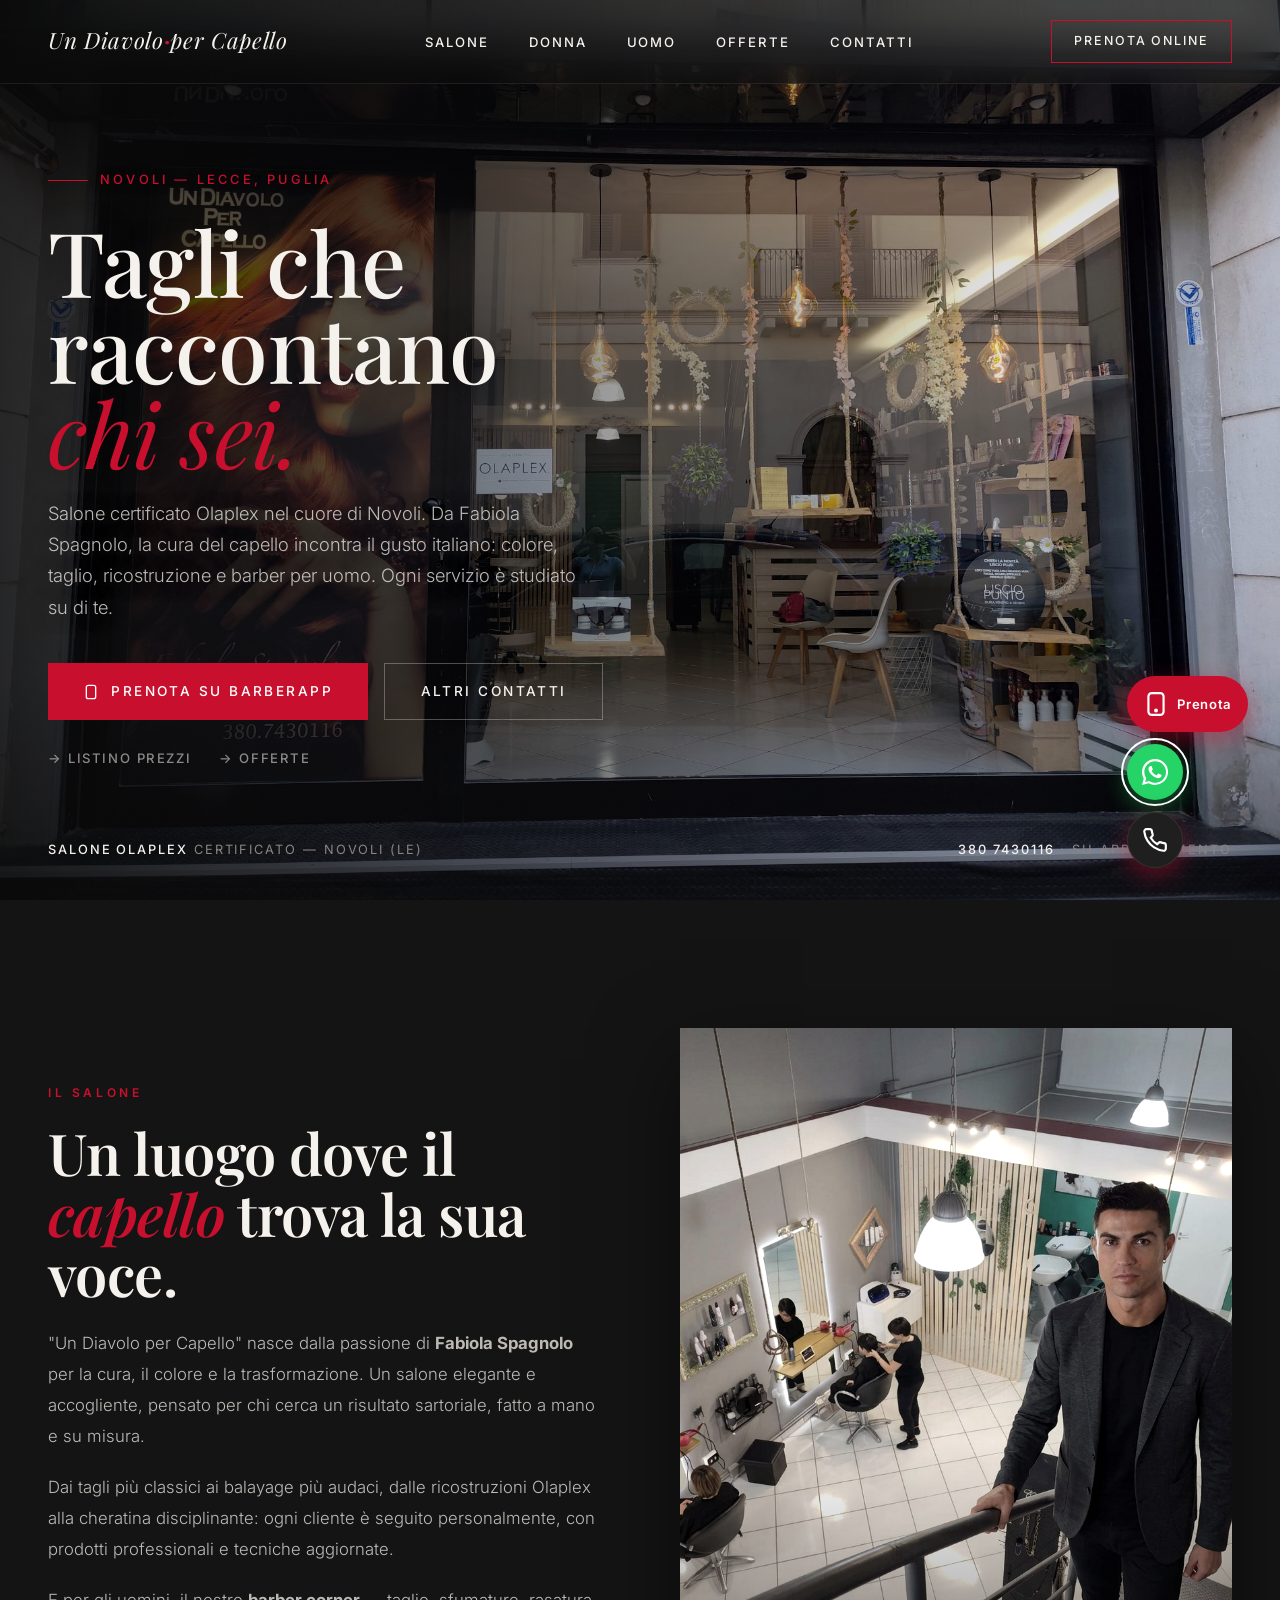
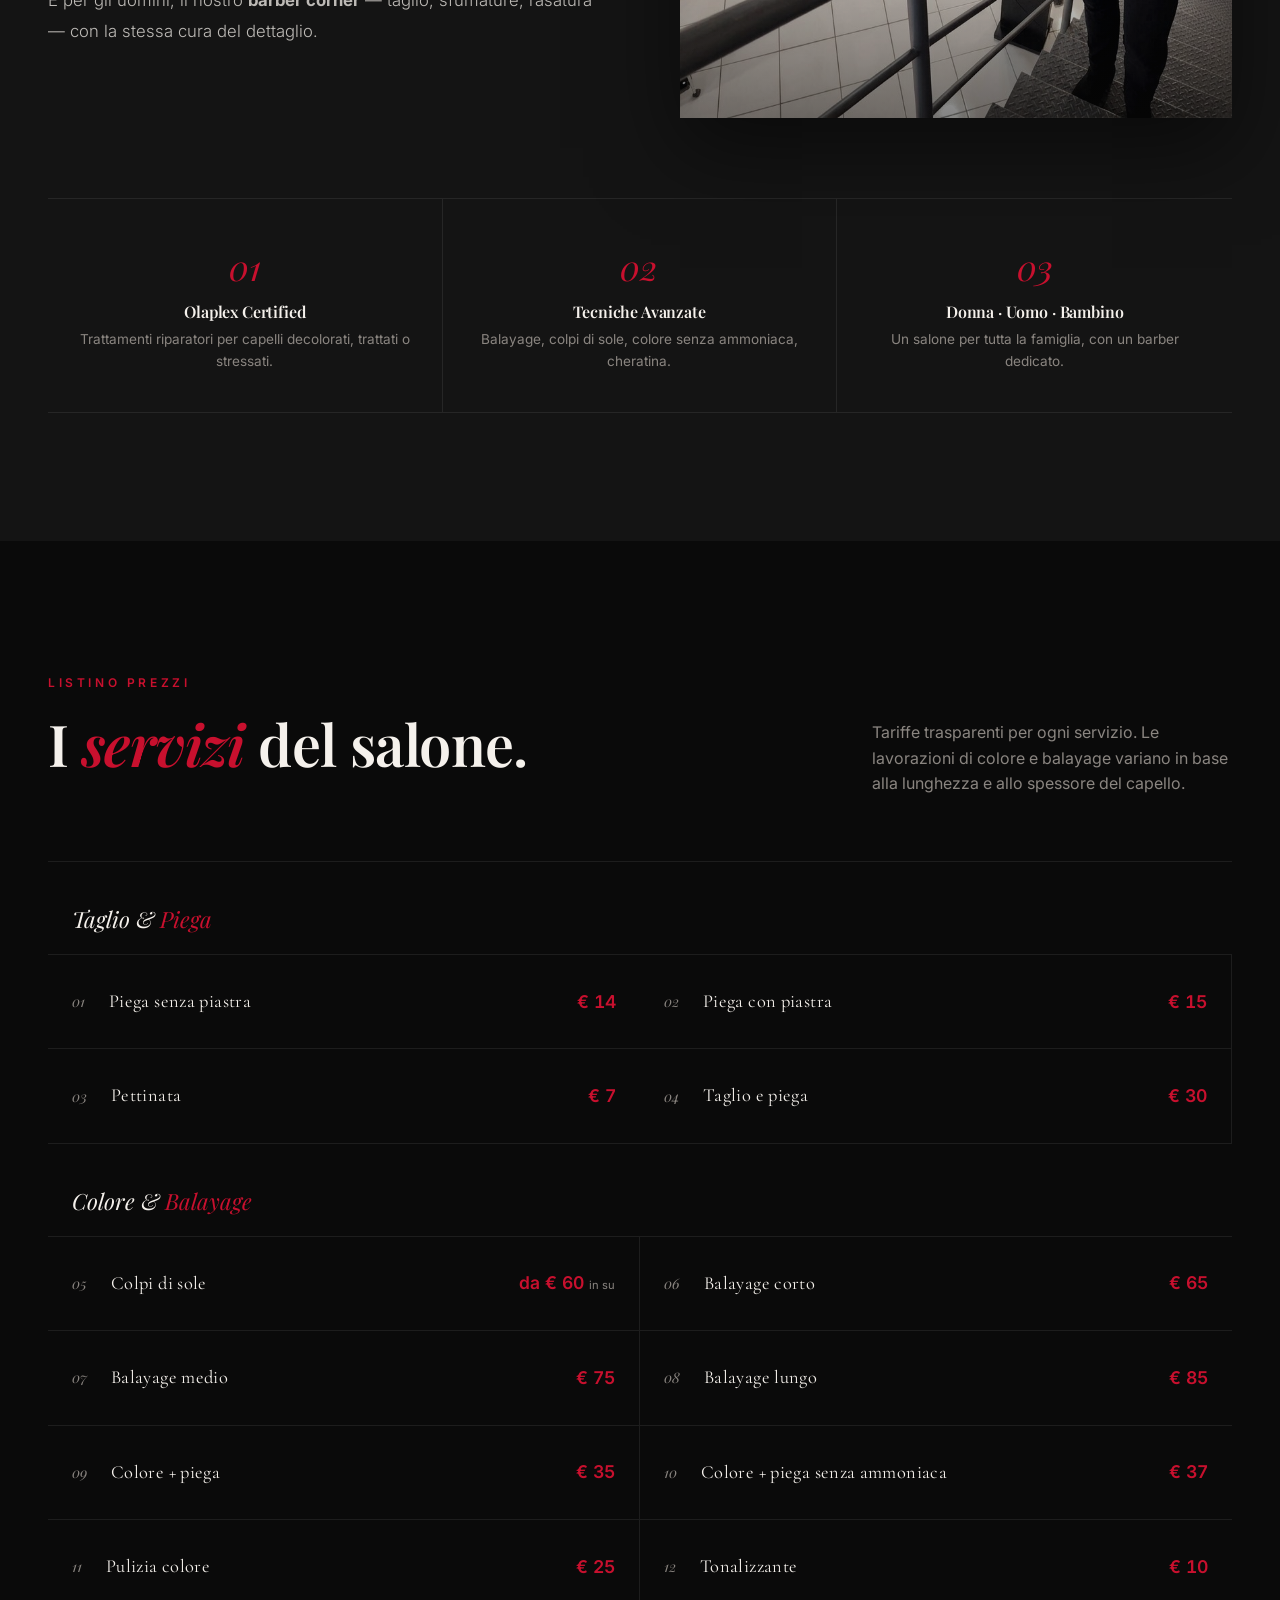
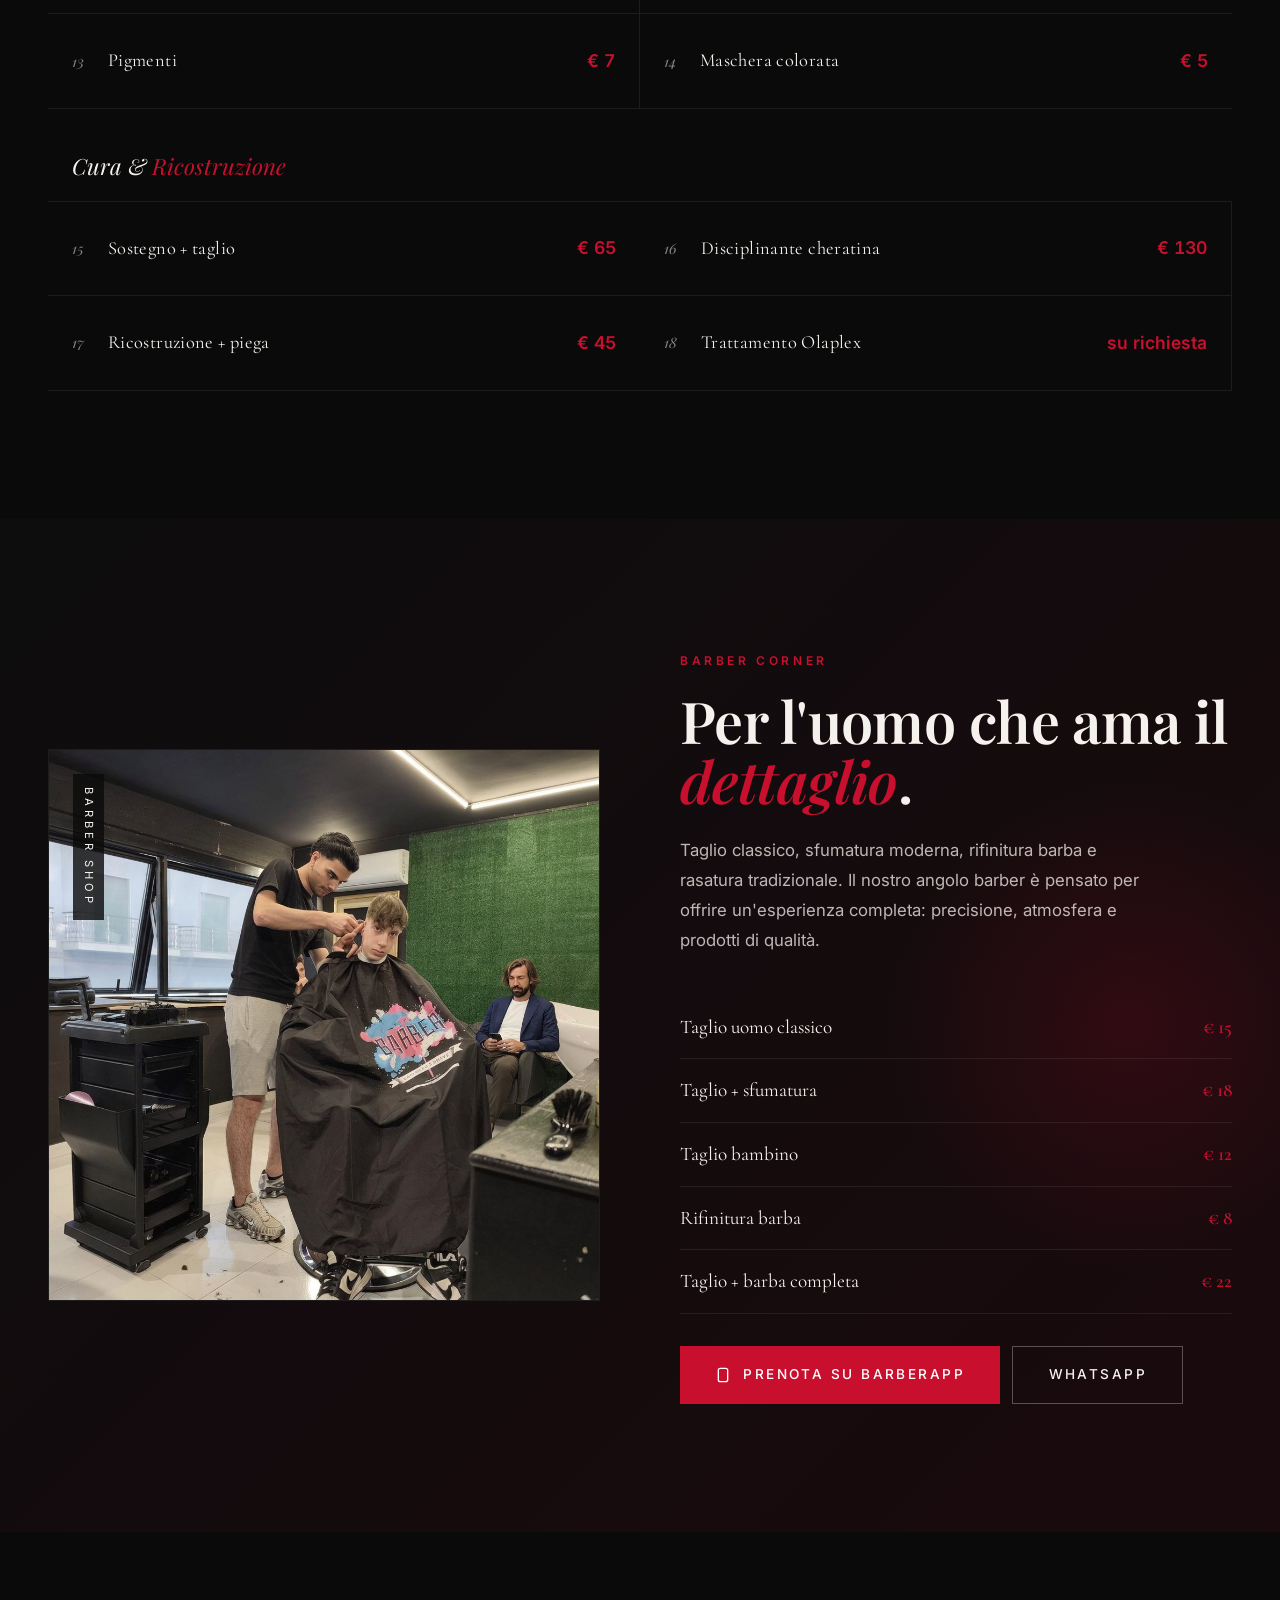
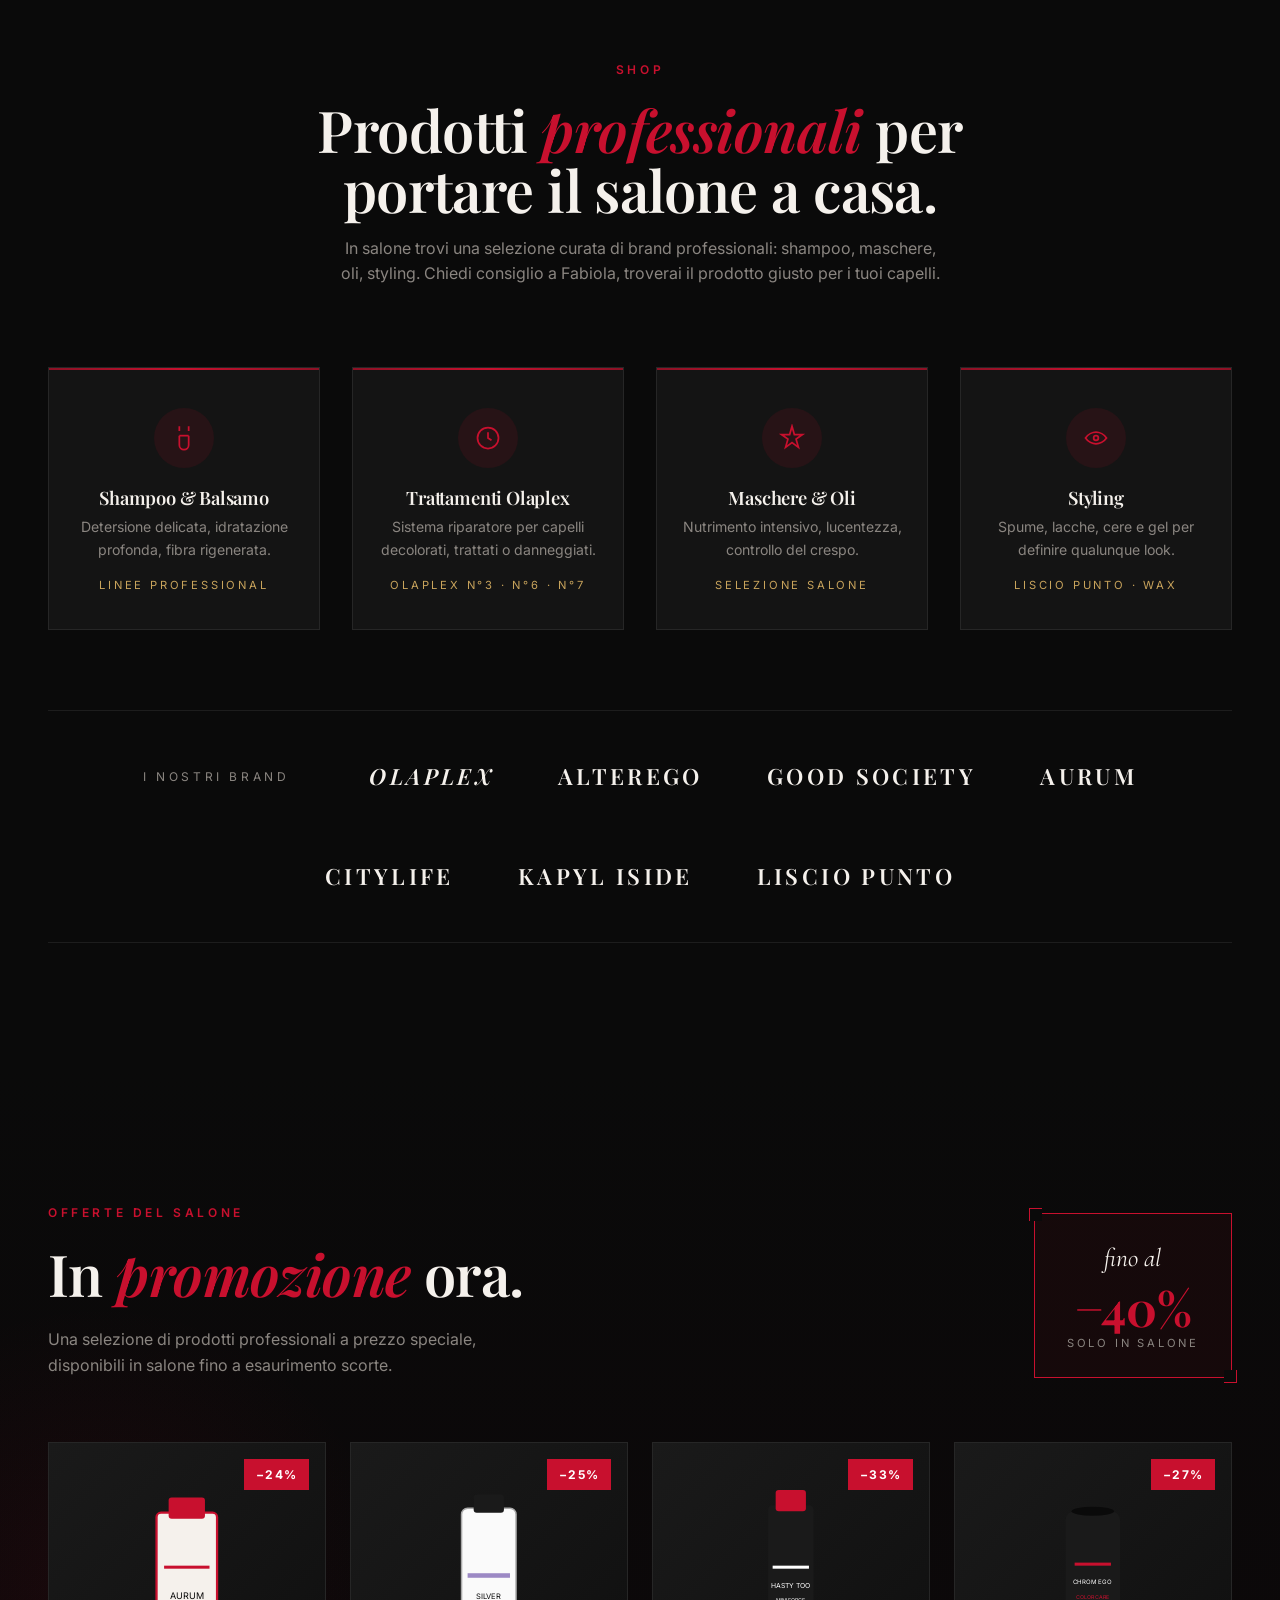
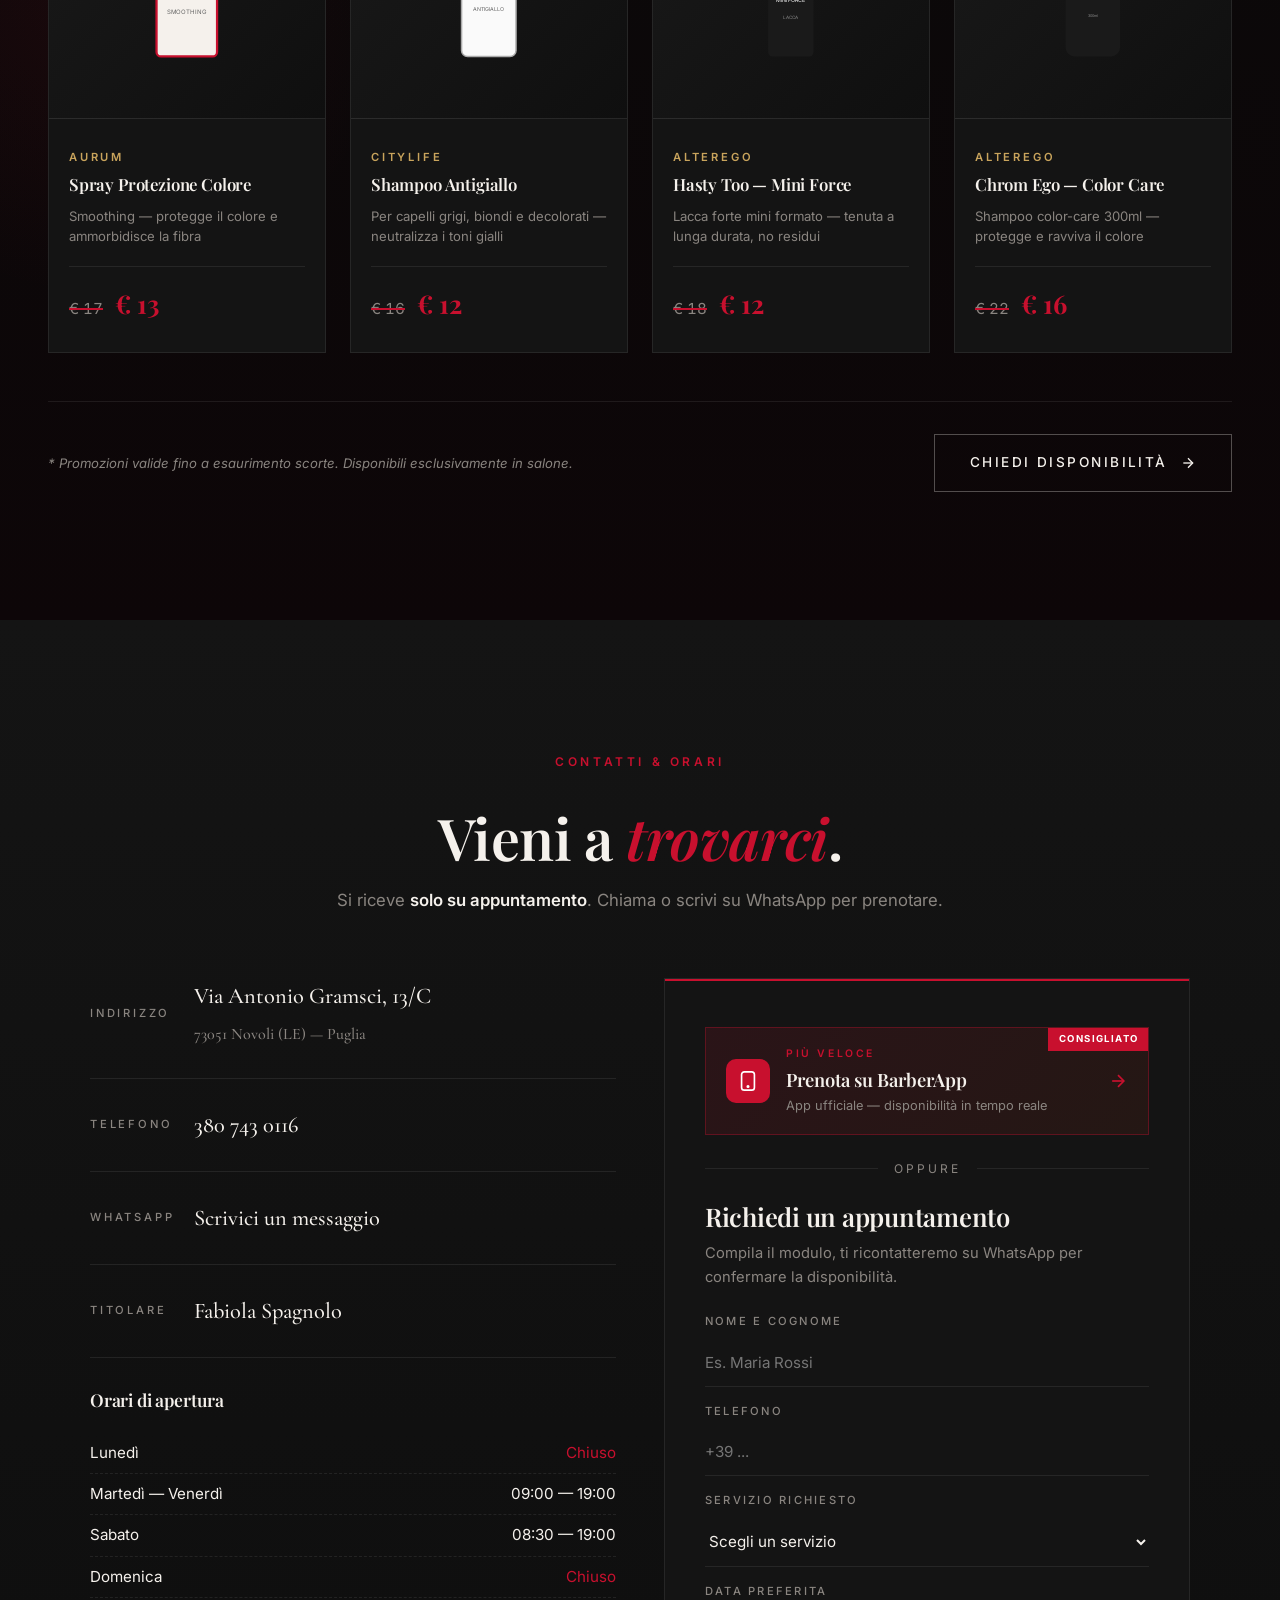
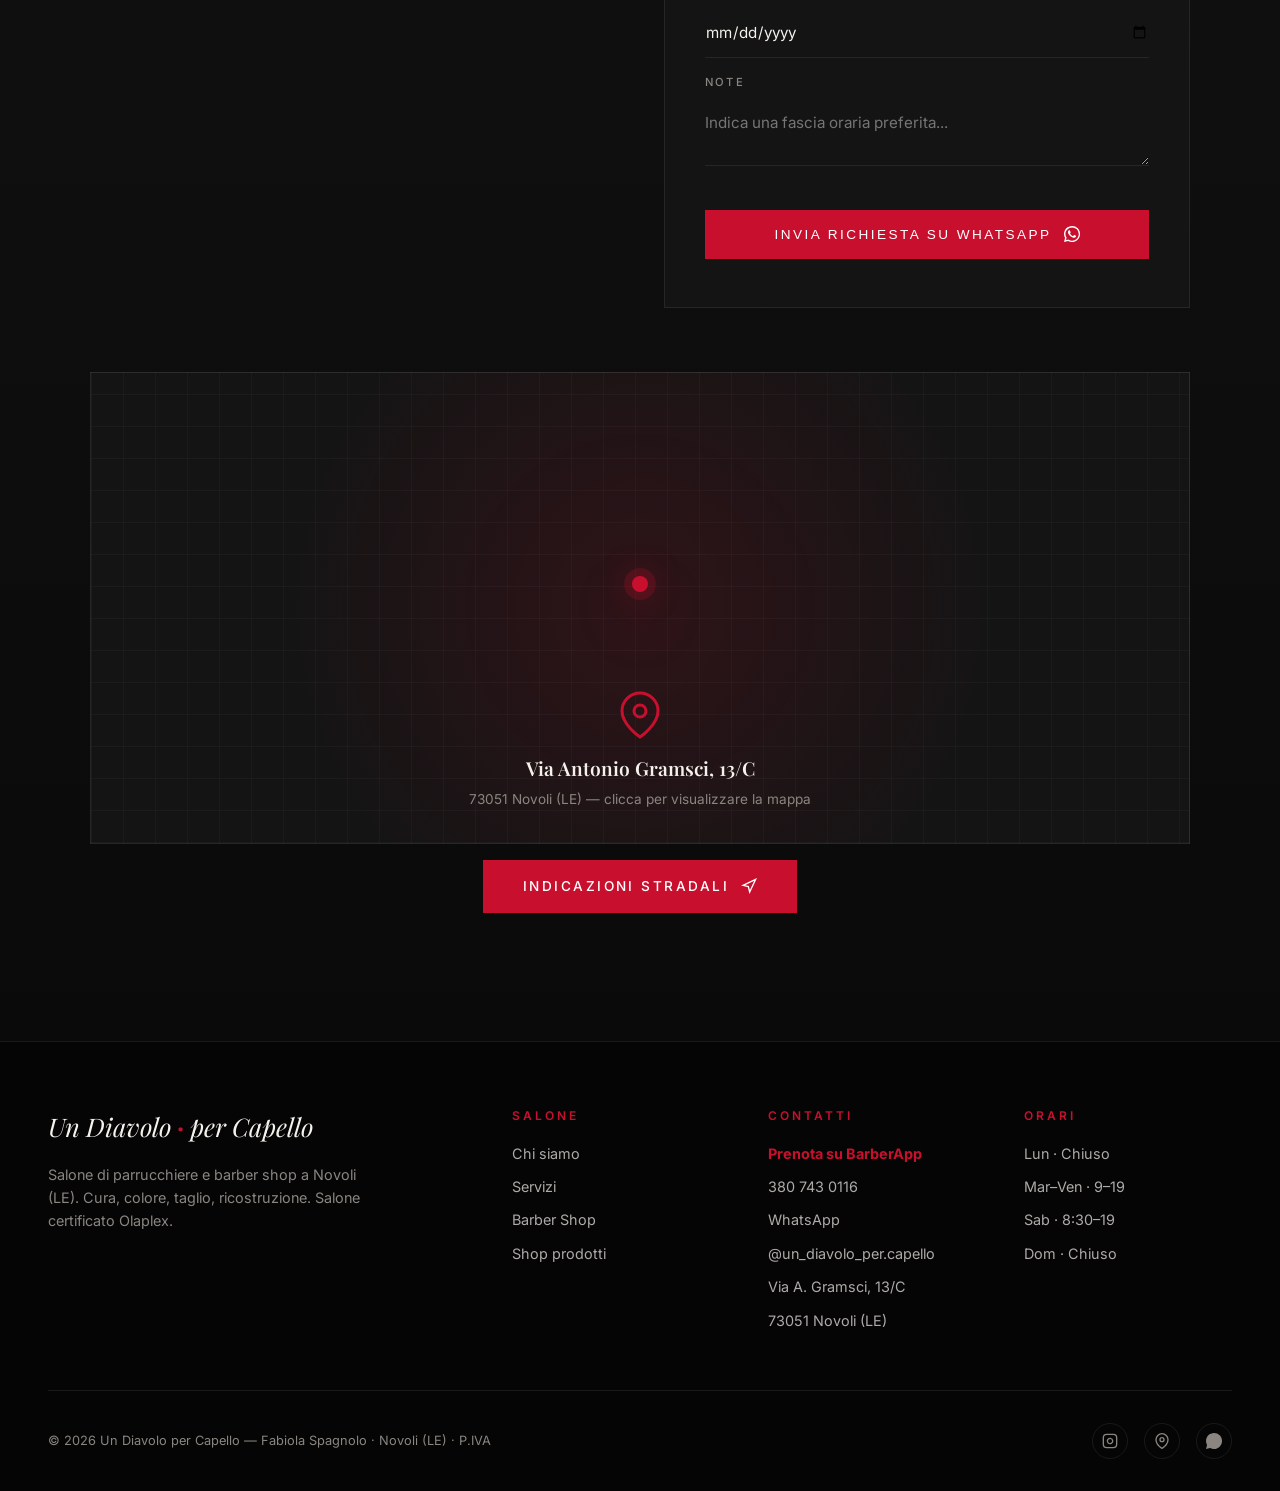
==== commit ef011c43: "Remove 'Lavori' nav tab and the Trasformazioni section from all pages" ====
--- a/index.html
+++ b/index.html
@@ -20,7 +20,6 @@
     <a href="#" class="brand">Un Diavolo<span>·</span>per Capello</a>
     <ul id="navmenu">
       <li><a href="#story">Salone</a></li>
-      <li><a href="#works">Lavori</a></li>
       <li><a href="donna.html">Donna</a></li>
       <li><a href="uomo.html">Uomo</a></li>
       <li><a href="#promo">Offerte</a></li>
@@ -48,7 +47,6 @@
         </div>
         <div class="hero-quick">
           <a href="#services" class="quick-link">→ Listino prezzi</a>
-          <a href="#works" class="quick-link">→ I nostri lavori</a>
           <a href="#promo" class="quick-link">→ Offerte</a>
         </div>
       </div>
@@ -90,69 +88,6 @@
           <h4>Donna · Uomo · Bambino</h4>
           <p>Un salone per tutta la famiglia, con un barber dedicato.</p>
         </div>
-      </div>
-    </div>
-  </section>
-
-  <!-- WORKS / TRANSFORMATIONS -->
-  <section class="works" id="works">
-    <div class="container">
-      <div class="works-header reveal">
-        <div>
-          <div class="eyebrow">Il nostro lavoro</div>
-          <h2 class="section-title">Trasformazioni che <em>parlano da sole</em>.</h2>
-          <p style="color: var(--muted); max-width: 540px; margin-top: 1rem; font-size: 1.02rem;">Scorri il nostro portfolio: colori audaci, acconciature da cerimonia, balayage luminosi. Ogni testa è un progetto unico — guarda il prima, ammira il dopo.</p>
-        </div>
-        <a href="https://www.instagram.com/un_diavolo_per.capello/" target="_blank" rel="noopener" class="ig-link reveal">
-          <span class="ig-icon">
-            <svg viewBox="0 0 24 24" fill="none" stroke="currentColor" stroke-width="1.8"><rect x="2" y="2" width="20" height="20" rx="5"/><path d="M16 11.37A4 4 0 1 1 12.63 8 4 4 0 0 1 16 11.37z"/><line x1="17.5" y1="6.5" x2="17.51" y2="6.5"/></svg>
-          </span>
-          <span class="ig-text">
-            <small>Seguici su Instagram</small>
-            <strong>@un_diavolo_per.capello</strong>
-          </span>
-        </a>
-      </div>
-
-      <div class="works-grid">
-        <!-- BEFORE / AFTER -->
-        <div class="work-feature reveal">
-          <div class="work-tag">
-            <span class="dot"></span> Prima &amp; Dopo
-          </div>
-          <div class="ba-single">
-            <img src="images/transformation-1.jpg" alt="Trasformazione colore — da castano scuro a rame luminoso"/>
-            <span class="ba-label ba-left">PRIMA</span>
-            <span class="ba-label ba-right">DOPO</span>
-            <div class="ba-divider"><span>VS</span></div>
-          </div>
-          <div class="work-caption">
-            <h4>Da castano scuro a rame luminoso</h4>
-            <p>Schiaritura graduale + balayage cuivré con tonalizzazione. Trattamento Olaplex incluso per preservare la fibra.</p>
-          </div>
-        </div>
-
-        <!-- STYLING SHOWCASE -->
-        <div class="work-feature work-tall reveal">
-          <div class="work-tag pink">
-            <span class="dot"></span> Acconciatura cerimonia
-          </div>
-          <div class="work-image">
-            <img src="images/style-1.jpg" alt="Acconciatura raccolta con riflessi rosso bordeaux" loading="lazy"/>
-          </div>
-          <div class="work-caption">
-            <h4>Raccolto rosso bordeaux per cerimonia</h4>
-            <p>Onde voluminose e raccolto morbido — colore intenso valorizzato dalla luce. Ideale per matrimoni, eventi e occasioni speciali.</p>
-          </div>
-        </div>
-      </div>
-
-      <div class="ig-cta reveal">
-        <span class="serif" style="font-style: italic; font-size: 1.4rem;">— Più di 100 trasformazioni sul nostro profilo —</span>
-        <a href="https://www.instagram.com/un_diavolo_per.capello/" target="_blank" rel="noopener" class="btn btn-primary">
-          Vai al profilo Instagram
-          <svg viewBox="0 0 24 24" fill="none" stroke="currentColor" stroke-width="2"><line x1="5" y1="12" x2="19" y2="12"/><polyline points="12 5 19 12 12 19"/></svg>
-        </a>
       </div>
     </div>
   </section>
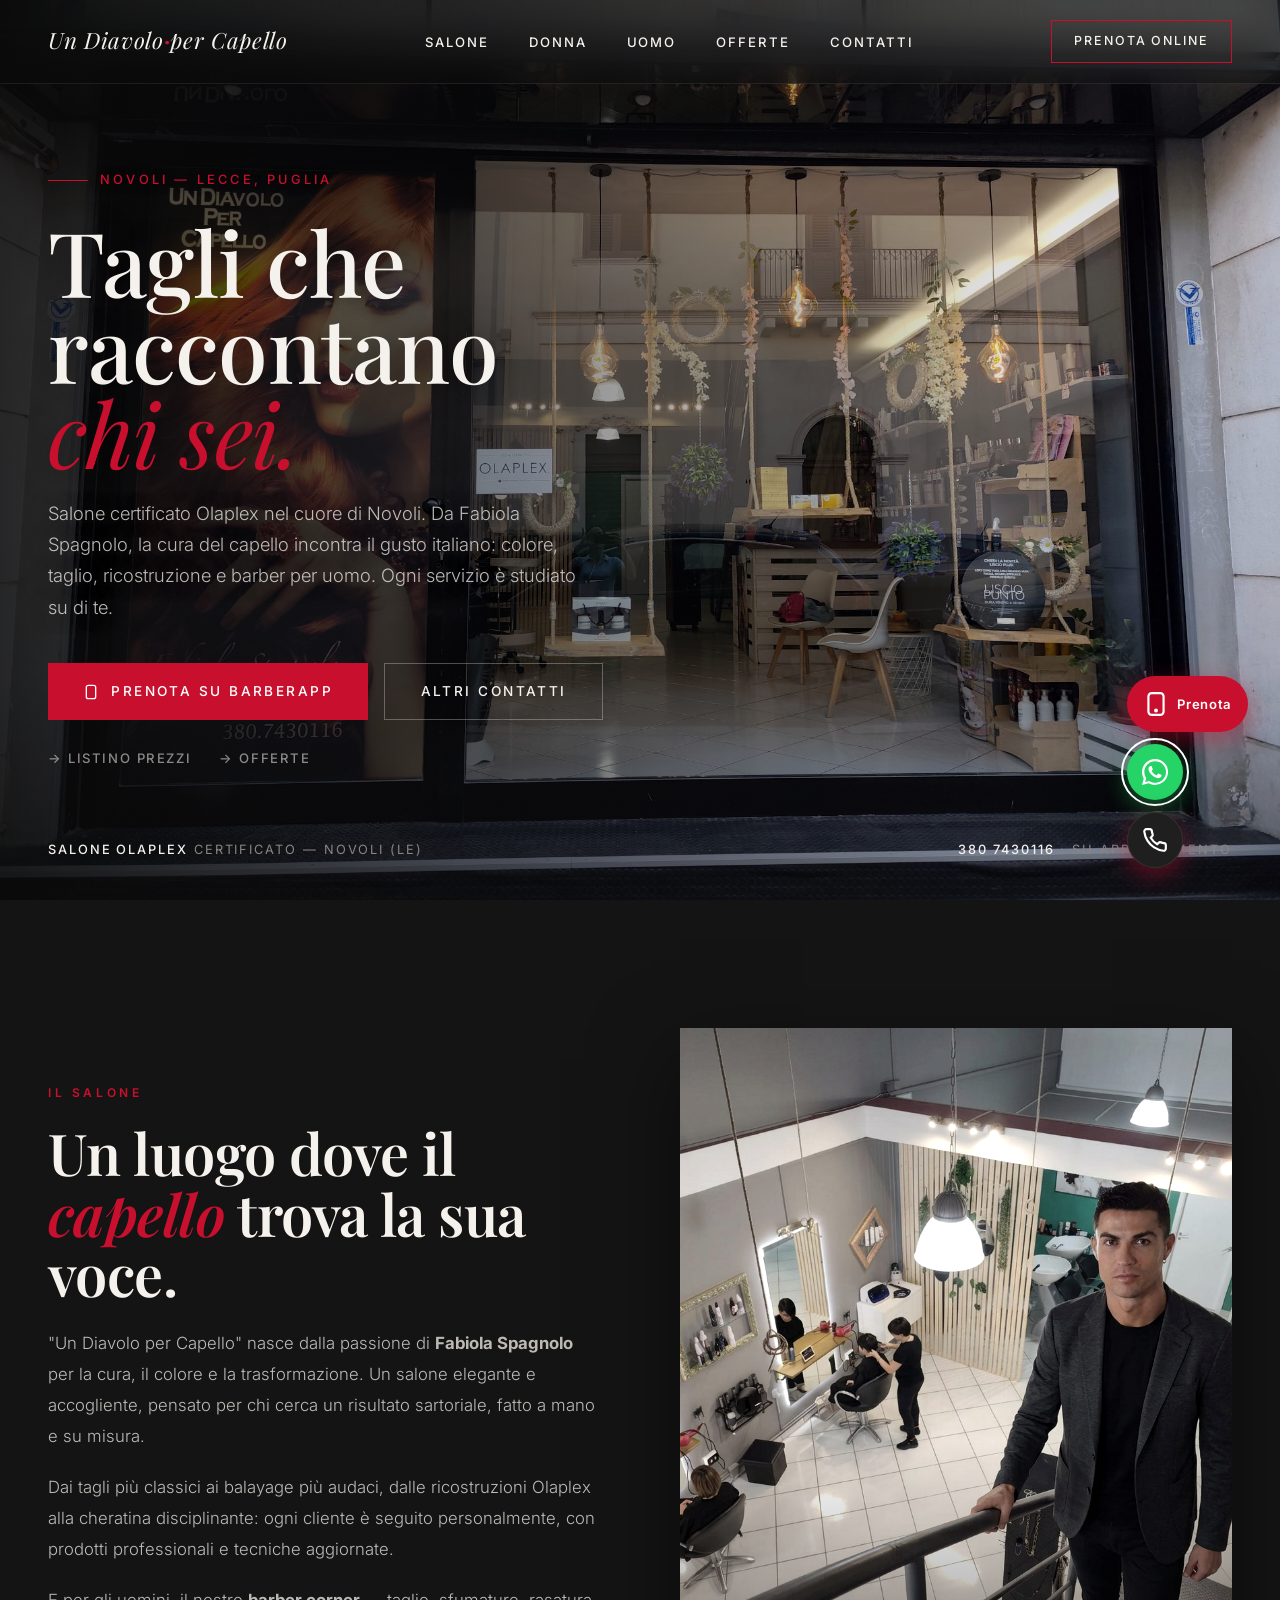
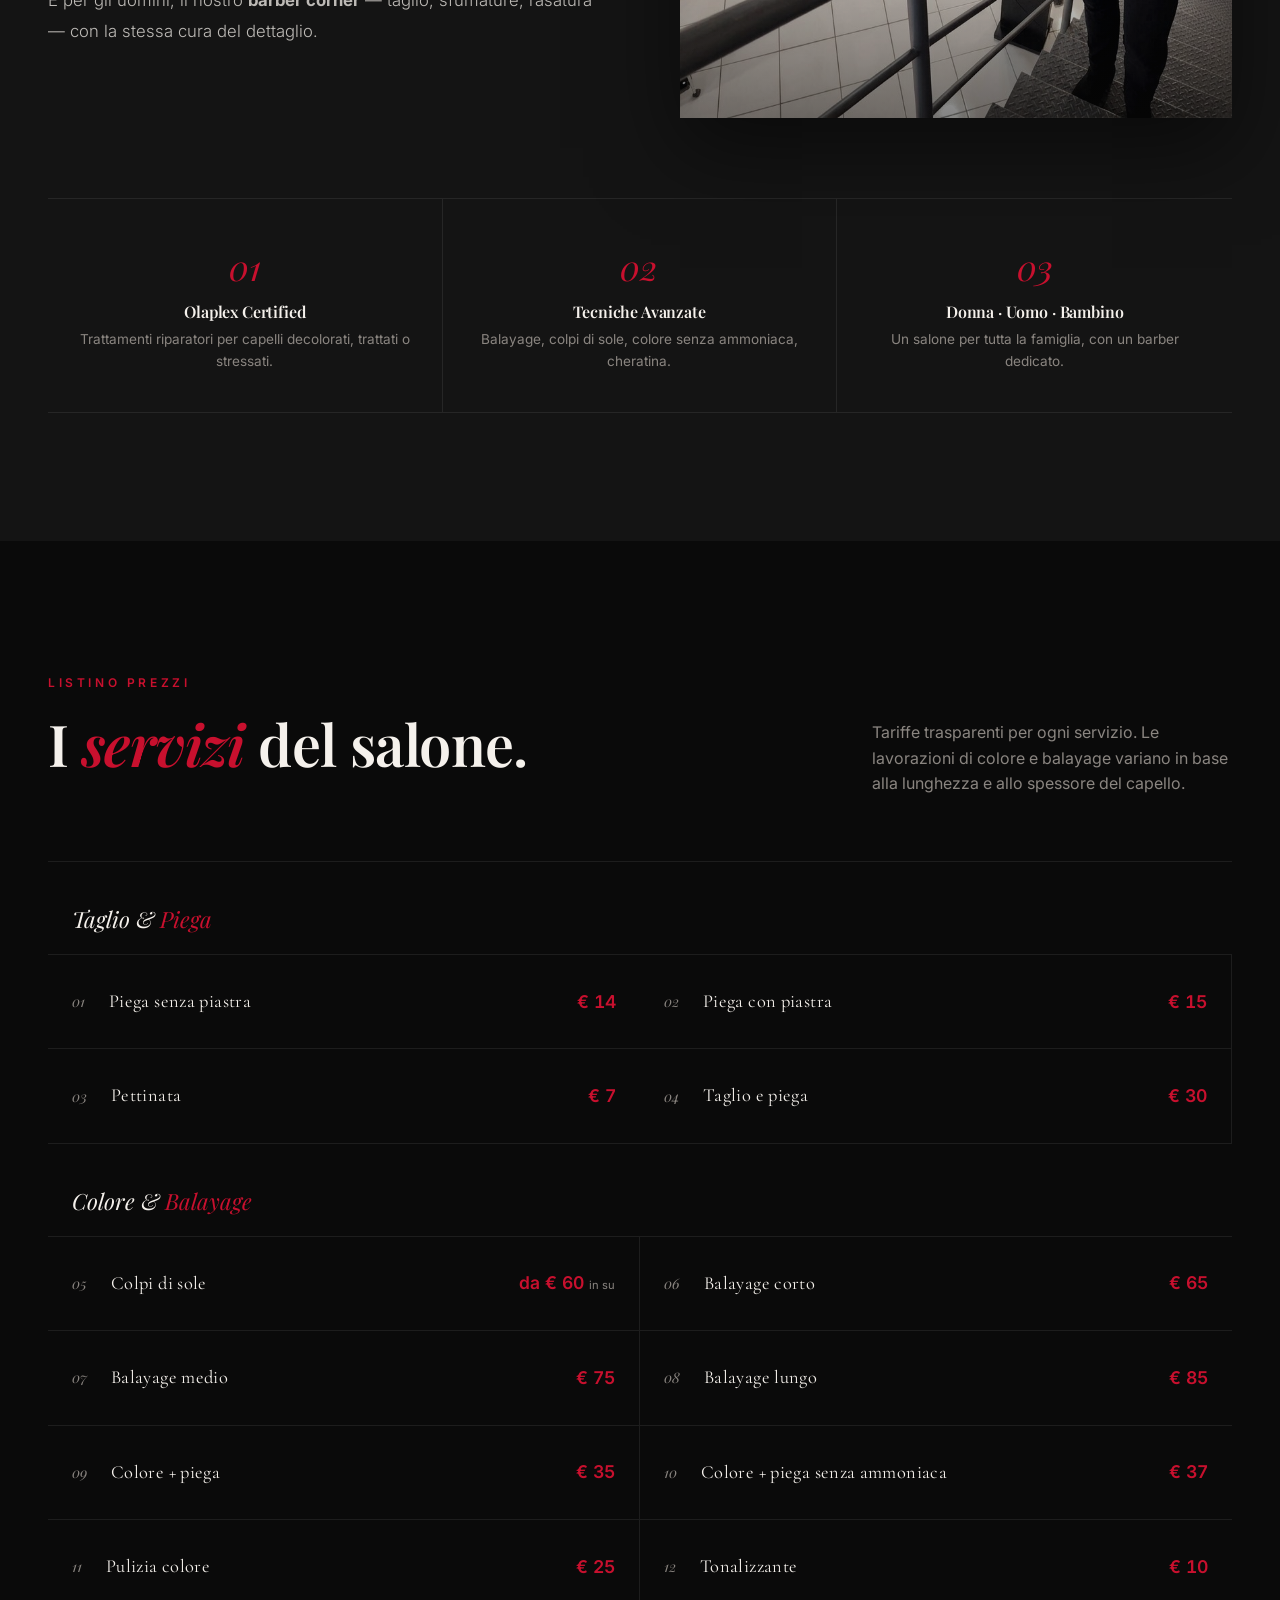
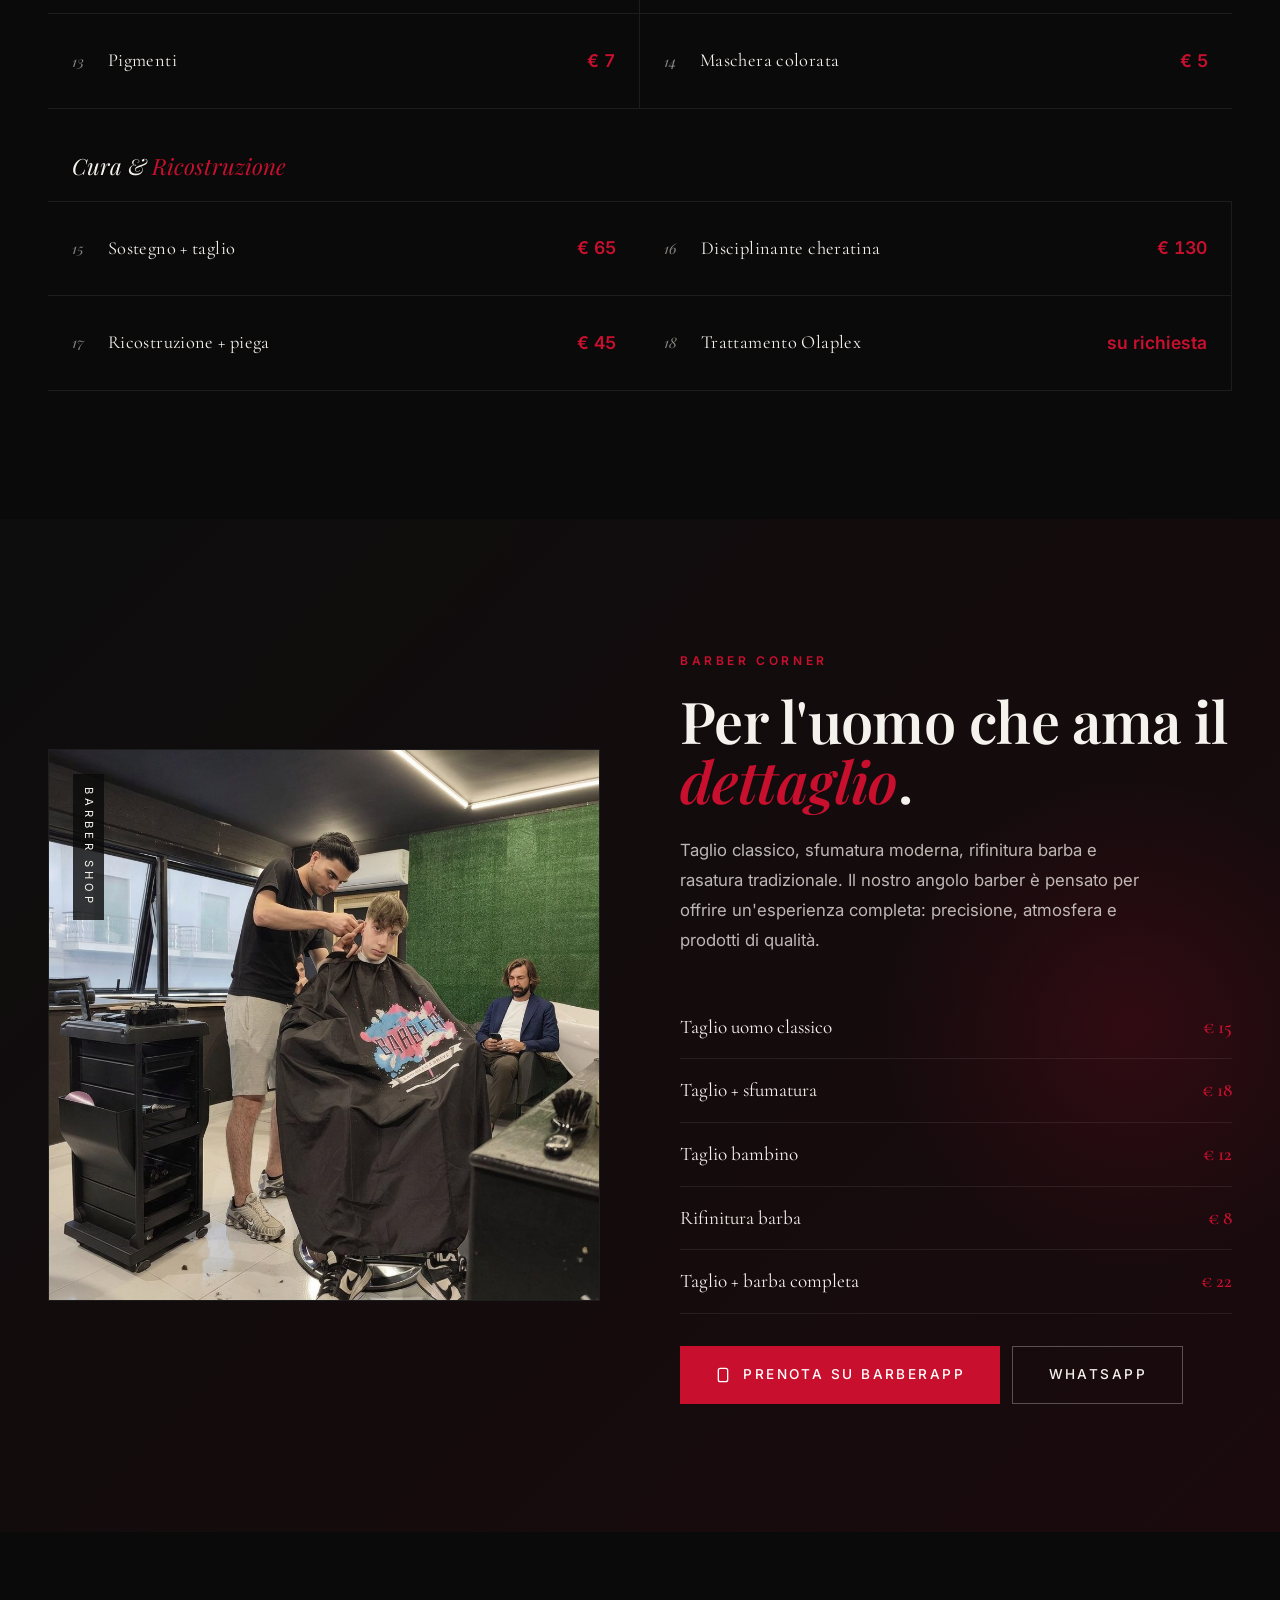
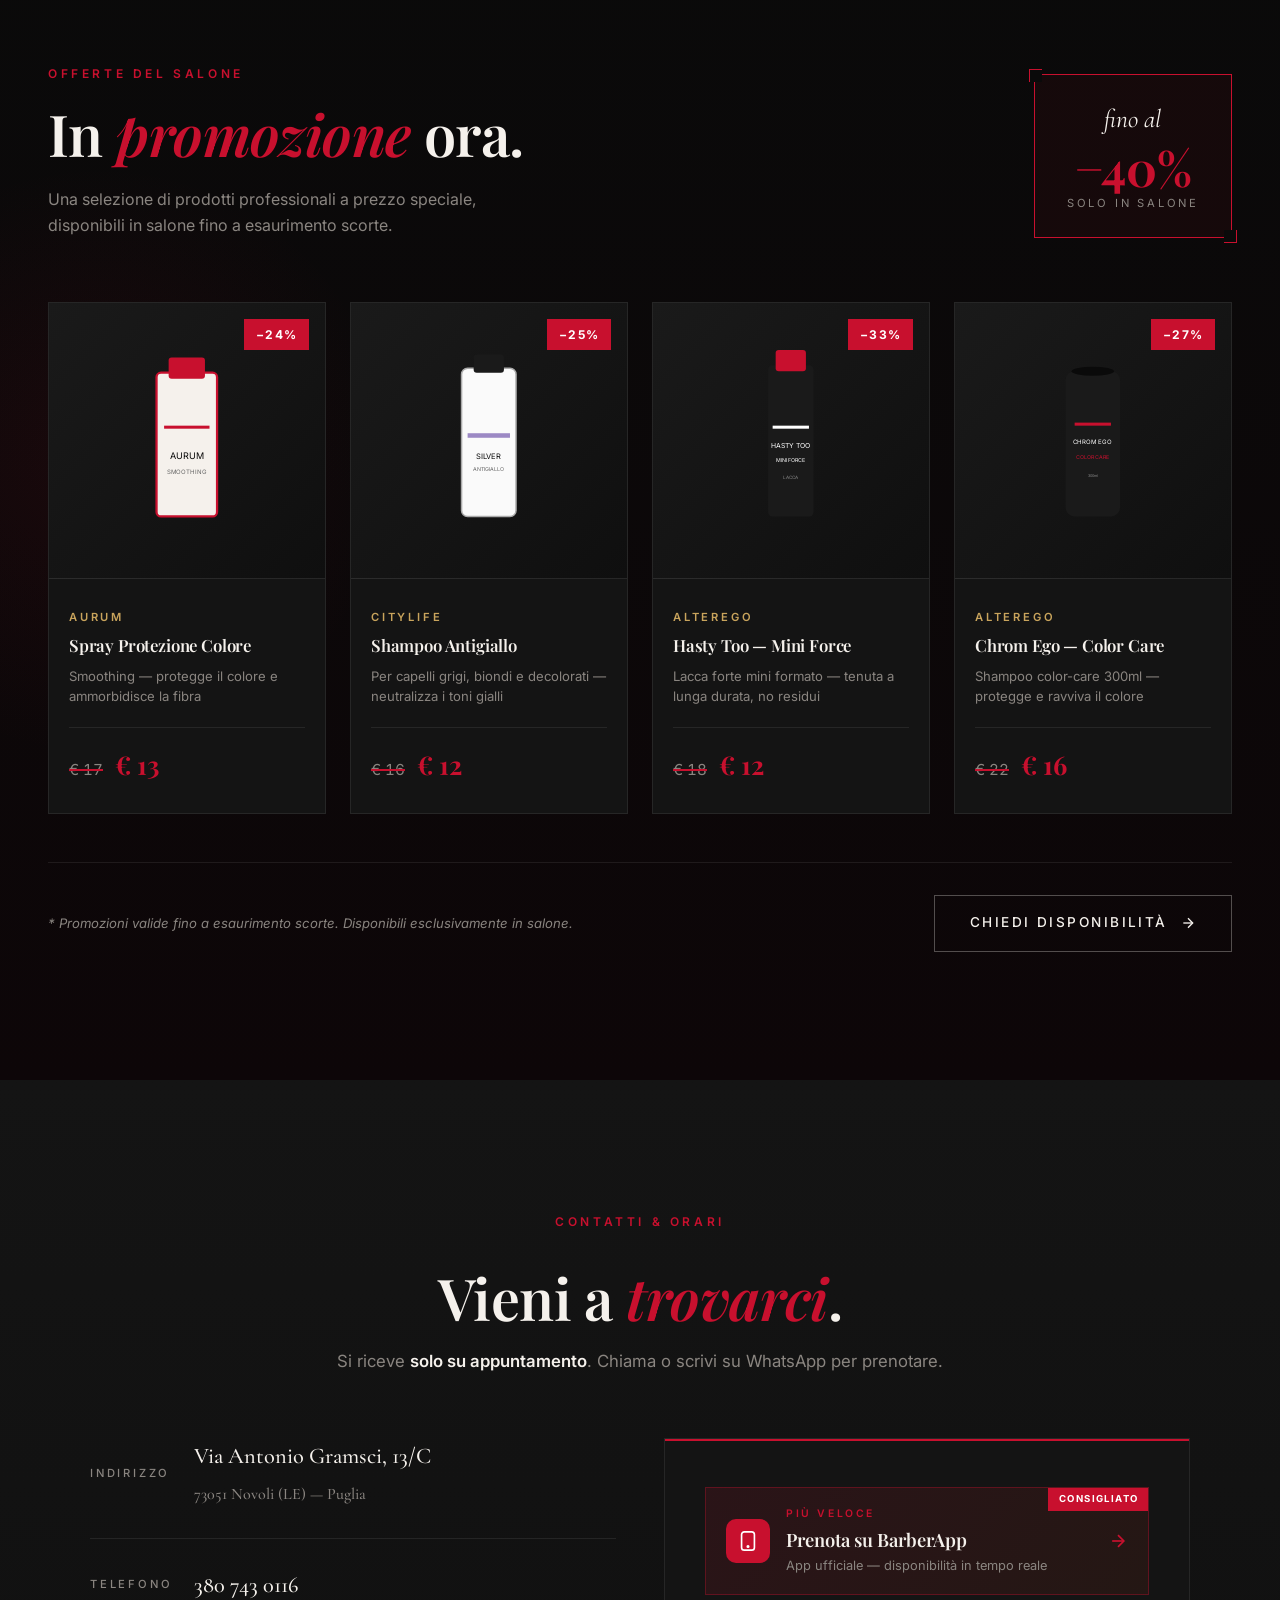
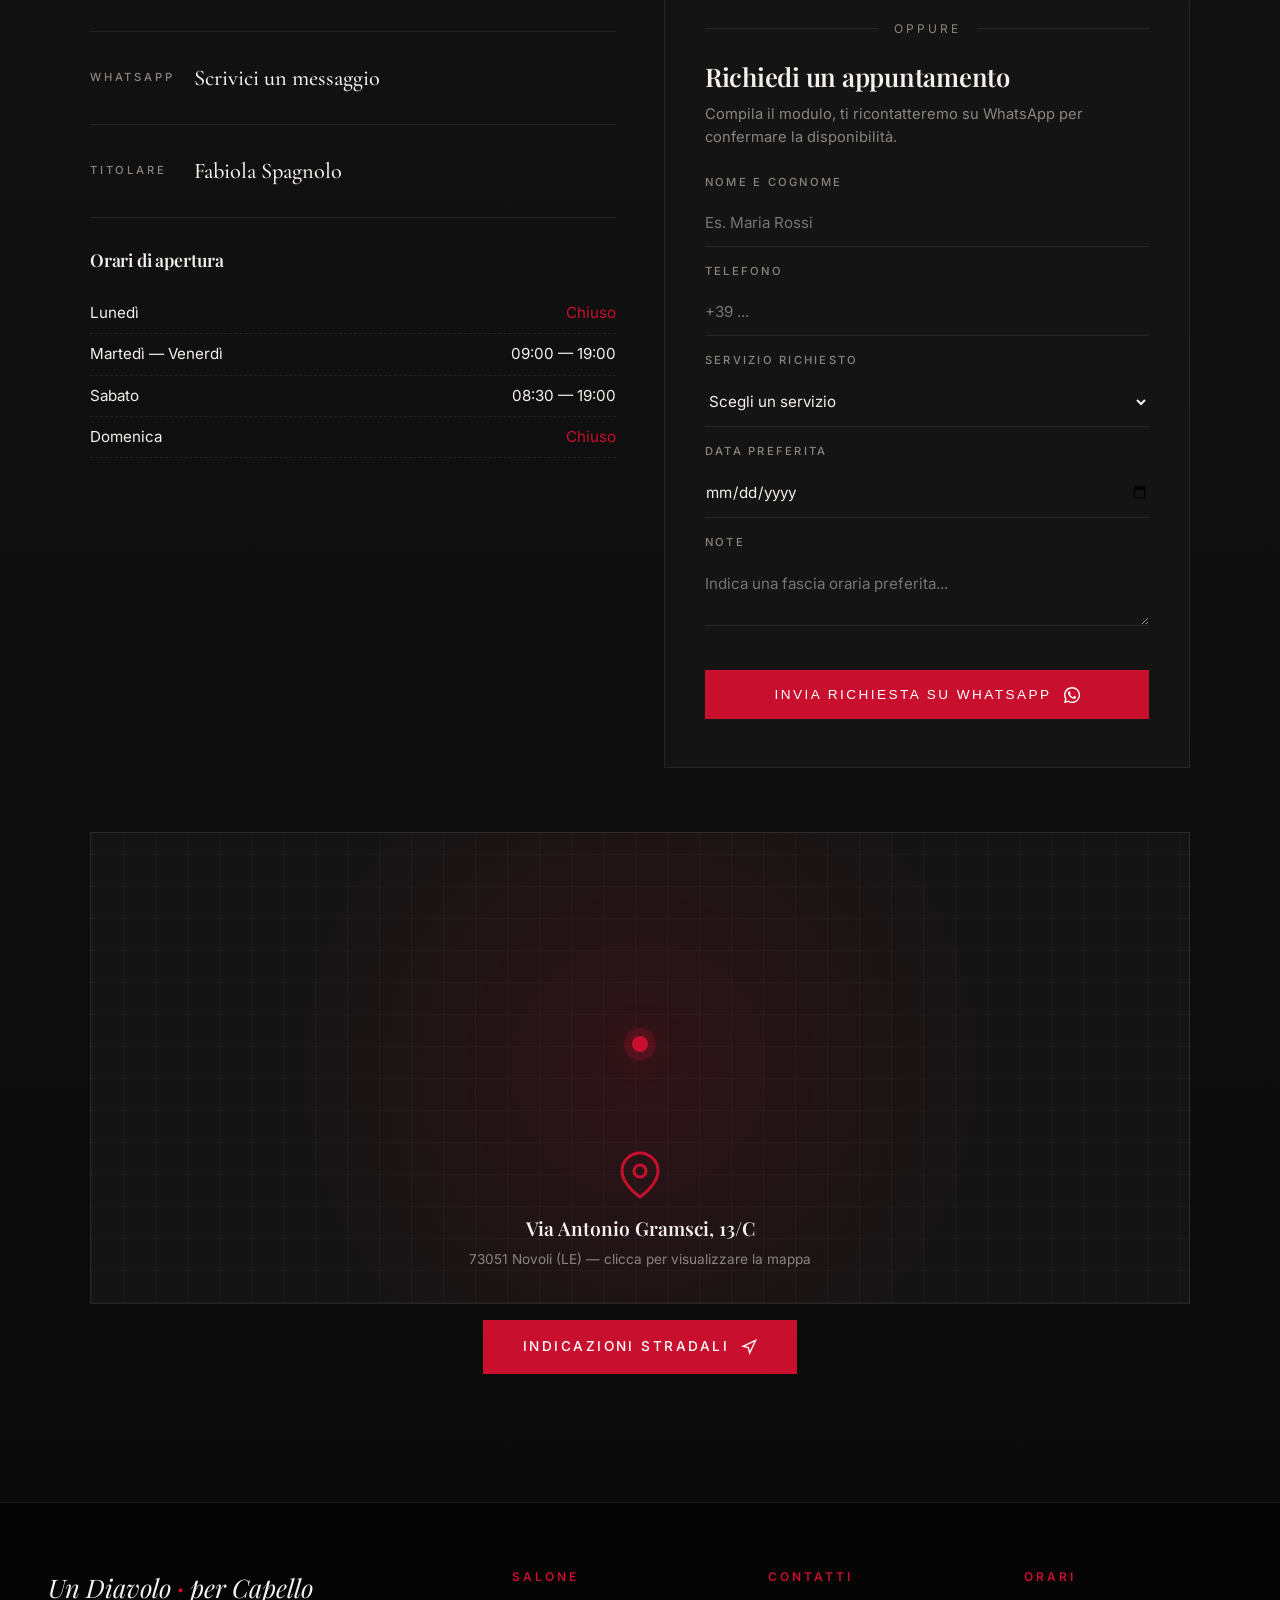
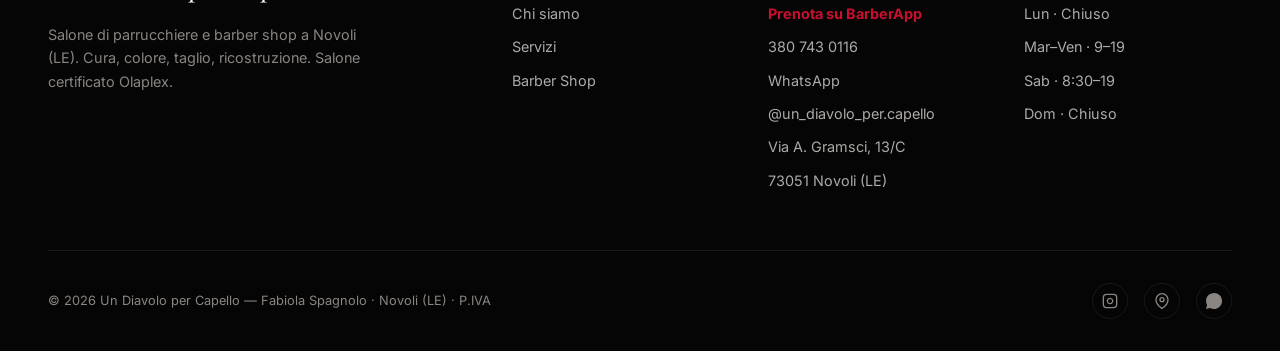
==== commit e05acfed: "Remove Prodotti professionali section + Shop prodotti footer links" ====
--- a/index.html
+++ b/index.html
@@ -165,54 +165,6 @@
   </section>
 
 
-  <!-- PRODUCTS -->
-  <section class="products" id="products">
-    <div class="container">
-      <div class="products-header">
-        <div class="eyebrow reveal">Shop</div>
-        <h2 class="section-title reveal" style="margin: 0 auto;">Prodotti <em>professionali</em> per portare il salone a casa.</h2>
-        <p class="reveal" style="color: var(--muted); max-width: 600px; margin: 1rem auto 0;">In salone trovi una selezione curata di brand professionali: shampoo, maschere, oli, styling. Chiedi consiglio a Fabiola, troverai il prodotto giusto per i tuoi capelli.</p>
-      </div>
-      <div class="products-grid">
-        <div class="product-card reveal">
-          <div class="icon"><svg viewBox="0 0 24 24" fill="none" stroke="currentColor" stroke-width="1.5"><path d="M8 2v4M16 2v4M8 10v8a4 4 0 0 0 8 0v-8"/><path d="M8 10h8"/></svg></div>
-          <h4>Shampoo &amp; Balsamo</h4>
-          <p>Detersione delicata, idratazione profonda, fibra rigenerata.</p>
-          <span class="brand">Linee Professional</span>
-        </div>
-        <div class="product-card reveal">
-          <div class="icon"><svg viewBox="0 0 24 24" fill="none" stroke="currentColor" stroke-width="1.5"><circle cx="12" cy="12" r="9"/><path d="M12 7v5l3 2"/></svg></div>
-          <h4>Trattamenti Olaplex</h4>
-          <p>Sistema riparatore per capelli decolorati, trattati o danneggiati.</p>
-          <span class="brand">Olaplex N°3 · N°6 · N°7</span>
-        </div>
-        <div class="product-card reveal">
-          <div class="icon"><svg viewBox="0 0 24 24" fill="none" stroke="currentColor" stroke-width="1.5"><path d="M12 2l2 7h7l-5.5 4 2 7L12 16l-5.5 4 2-7L3 9h7z"/></svg></div>
-          <h4>Maschere &amp; Oli</h4>
-          <p>Nutrimento intensivo, lucentezza, controllo del crespo.</p>
-          <span class="brand">Selezione Salone</span>
-        </div>
-        <div class="product-card reveal">
-          <div class="icon"><svg viewBox="0 0 24 24" fill="none" stroke="currentColor" stroke-width="1.5"><path d="M3 12c2-3 6-5 9-5s7 2 9 5c-2 3-6 5-9 5s-7-2-9-5z"/><circle cx="12" cy="12" r="2"/></svg></div>
-          <h4>Styling</h4>
-          <p>Spume, lacche, cere e gel per definire qualunque look.</p>
-          <span class="brand">Liscio Punto · Wax</span>
-        </div>
-      </div>
-
-      <div class="partners reveal">
-        <span class="label">I nostri brand</span>
-        <span class="partner-name olaplex">OLAPLEX</span>
-        <span class="partner-name">ALTEREGO</span>
-        <span class="partner-name">GOOD SOCIETY</span>
-        <span class="partner-name">AURUM</span>
-        <span class="partner-name">CITYLIFE</span>
-        <span class="partner-name">KAPYL ISIDE</span>
-        <span class="partner-name">LISCIO PUNTO</span>
-      </div>
-    </div>
-  </section>
-
   <!-- PROMO -->
   <section class="promo" id="promo">
     <div class="container">
@@ -451,7 +403,6 @@
           <li><a href="#story">Chi siamo</a></li>
           <li><a href="#services">Servizi</a></li>
           <li><a href="#barber">Barber Shop</a></li>
-          <li><a href="#products">Shop prodotti</a></li>
         </ul>
       </div>
       <div>
